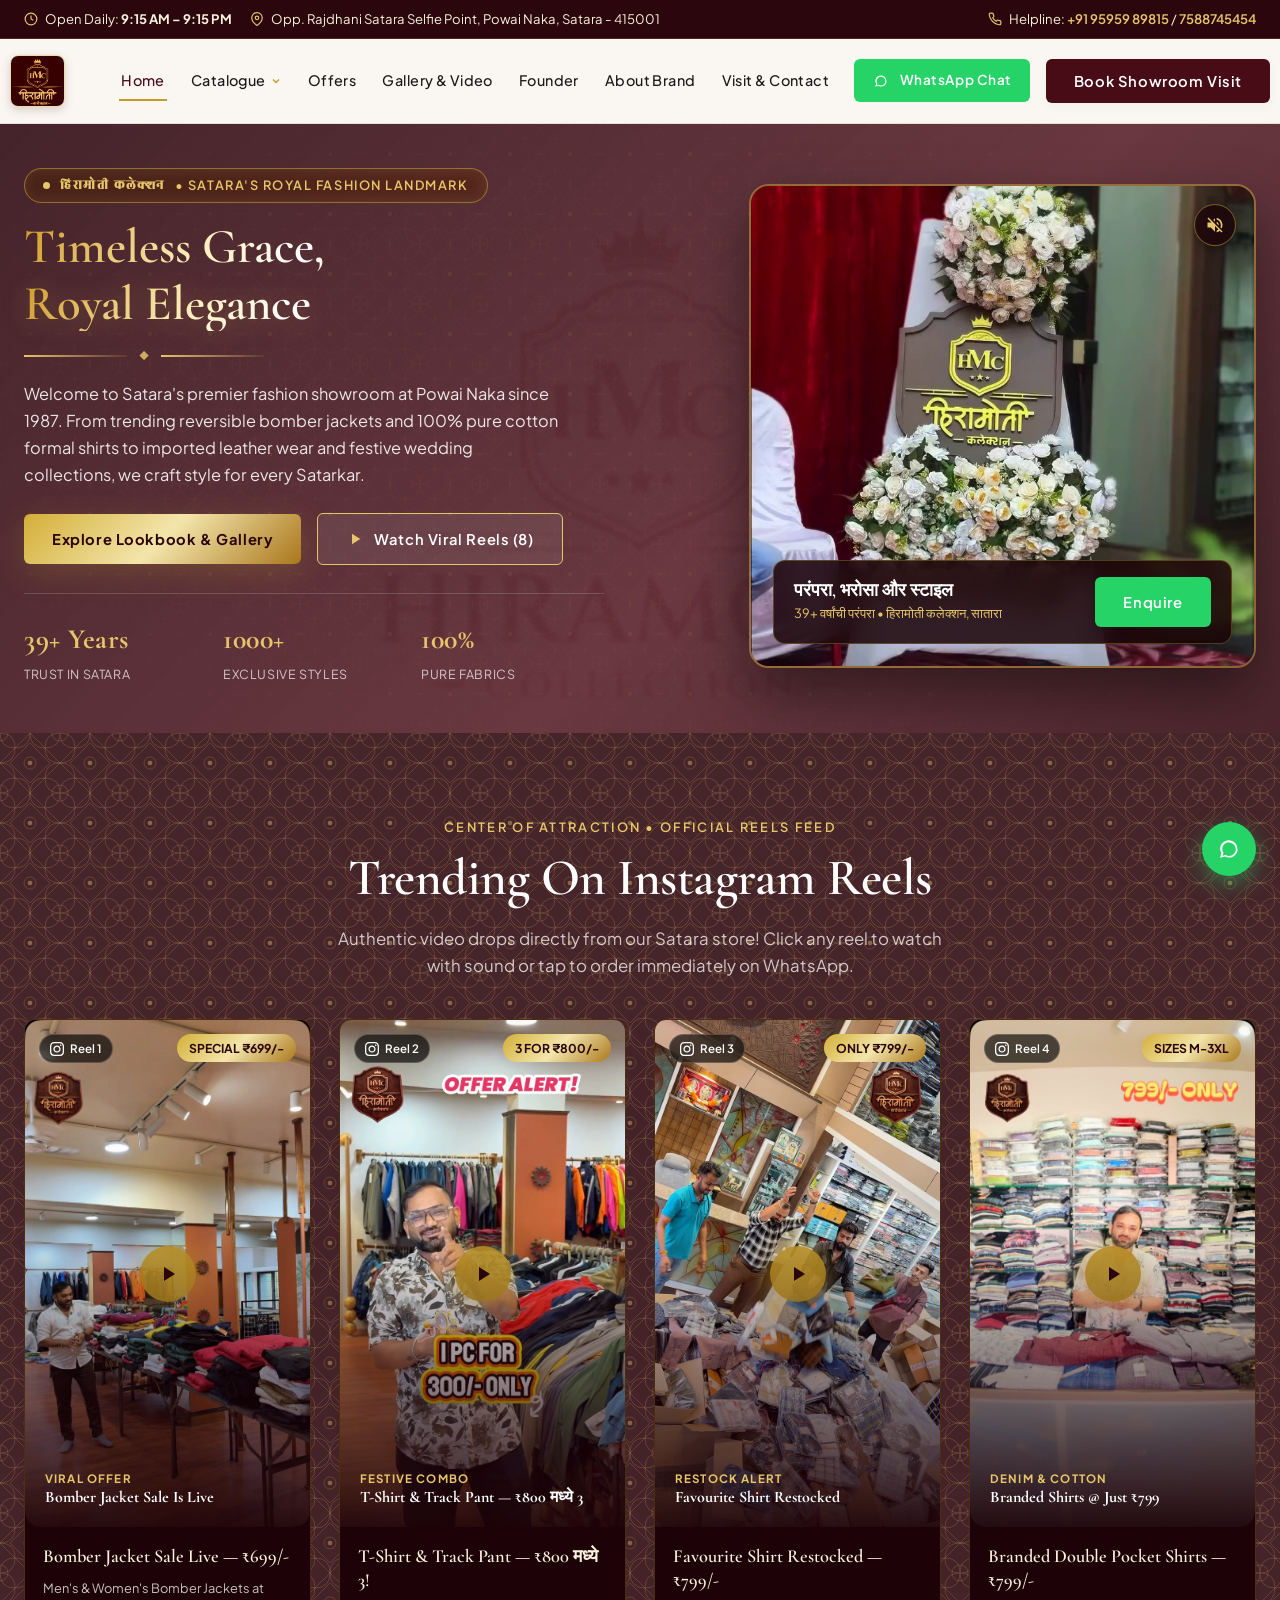
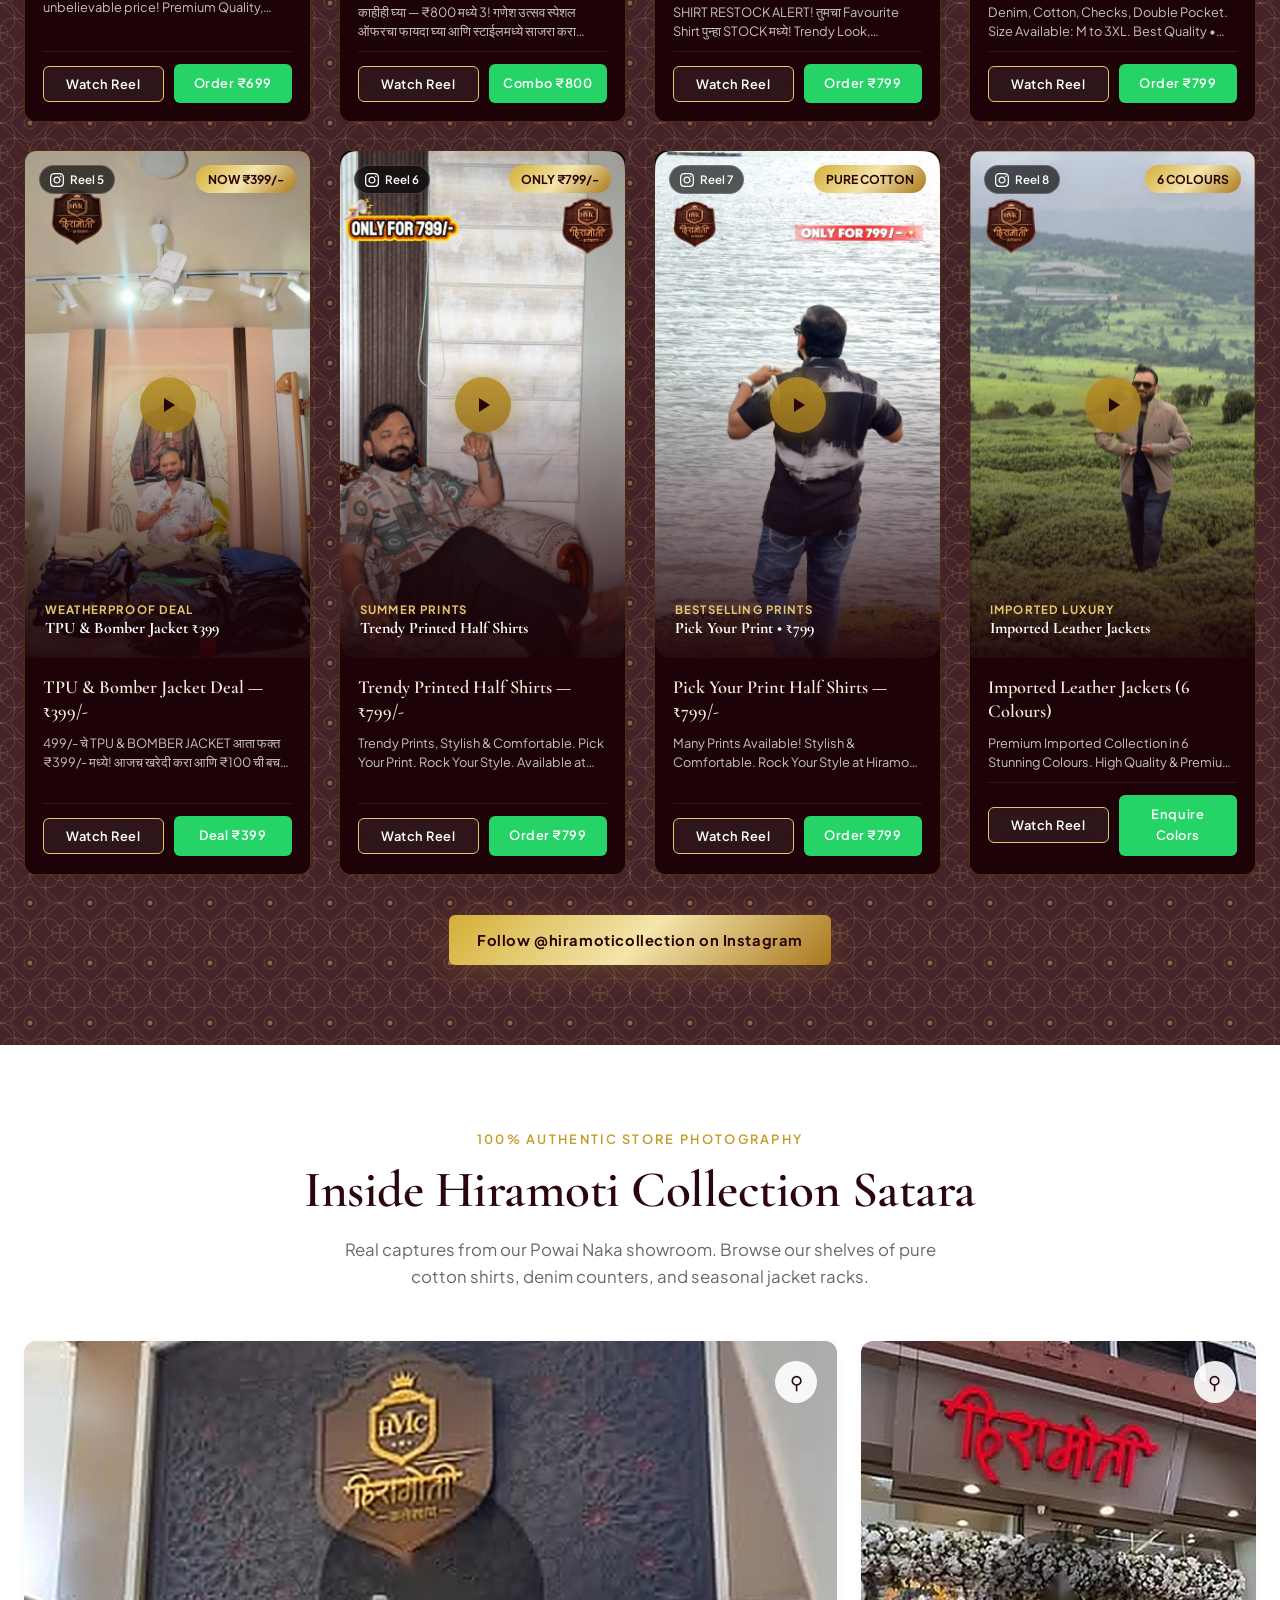
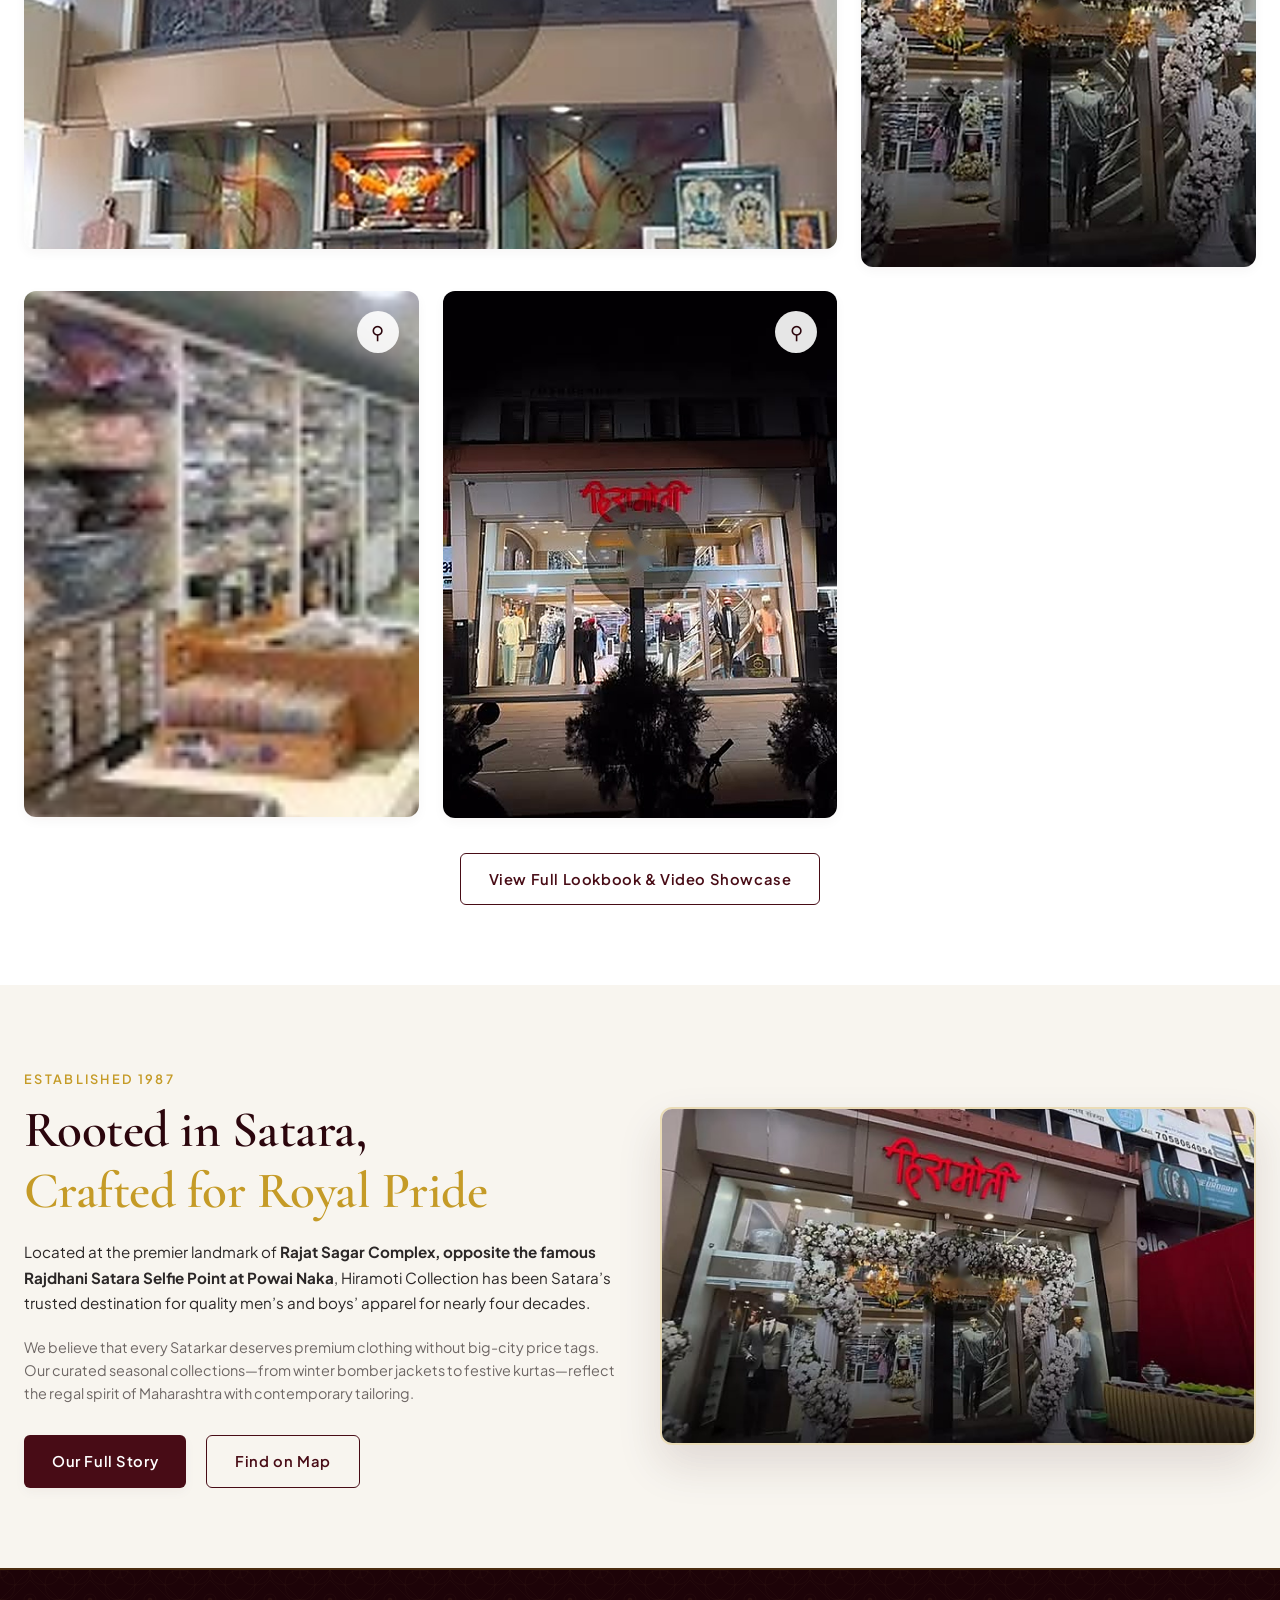
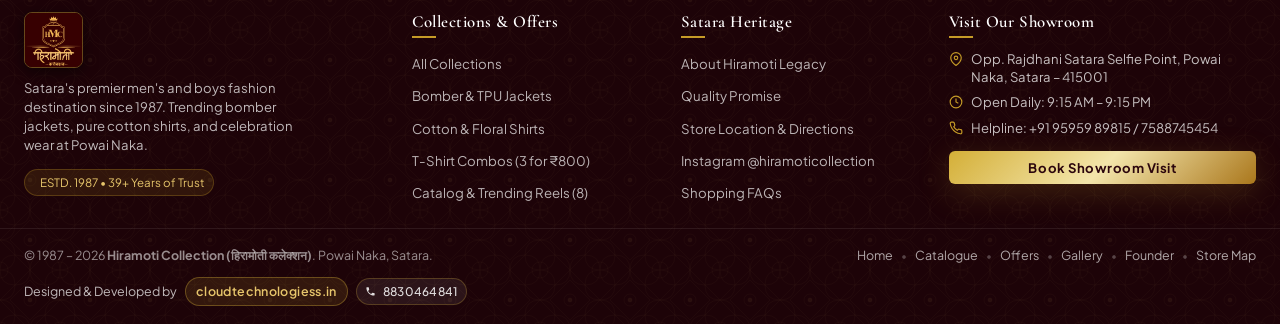
==== index.html @ 2e207181 "second commit" ====
<!DOCTYPE html>
<html lang="en">
<head>
  <meta charset="UTF-8">
  <meta name="viewport" content="width=device-width, initial-scale=1.0">
  <title>HIRAMOTI COLLECTION | Men's & Boys Fashion Showroom Satara Since 1987</title>
  <meta name="description" content="Discover Hiramoti Collection (हिरामोती कलेक्शन) in Powai Naka, Satara. Iconic fashion landmark for bomber jackets, branded cotton shirts, festive ethnic wear, and imported winterwear.">
  <link rel="stylesheet" href="css/style.css">
  <link rel="icon" href="assets/images/favicon.png" type="image/png">
  <link rel="apple-touch-icon" href="assets/images/favicon.png">
</head>
<body>


  <!-- GLOBAL INSTITUTIONAL DOCUMENT WATERMARK (HMC HIRAMOTI EMBLEM) -->
  <div class="global-page-watermark" aria-hidden="true"></div>

  <!-- TOP ANNOUNCEMENT BAR -->
  <div class="announcement-bar">
    <div class="container">
      <div class="announcement-left">
        <div class="announcement-item">
          <svg viewBox="0 0 24 24" fill="none" stroke="currentColor" stroke-width="2"><circle cx="12" cy="12" r="10"/><polyline points="12 6 12 12 16 14"/></svg>
          <span>Open Daily: <strong>9:15 AM – 9:15 PM</strong></span>
        </div>
        <div class="announcement-item">
          <svg viewBox="0 0 24 24" fill="none" stroke="currentColor" stroke-width="2"><path d="M21 10c0 7-9 13-9 13s-9-6-9-13a9 9 0 0 1 18 0z"/><circle cx="12" cy="10" r="3"/></svg>
          <span>Opp. Rajdhani Satara Selfie Point, Powai Naka, Satara - 415001</span>
        </div>
      </div>
      <div class="announcement-right">
        <div class="announcement-item">
          <svg viewBox="0 0 24 24" fill="none" stroke="currentColor" stroke-width="2"><path d="M22 16.92v3a2 2 0 0 1-2.18 2 19.79 19.79 0 0 1-8.63-3.07 19.5 19.5 0 0 1-6-6 19.79 19.79 0 0 1-3.07-8.67A2 2 0 0 1 4.11 2h3a2 2 0 0 1 2 1.72 12.84 12.84 0 0 0 .7 2.81 2 2 0 0 1-.45 2.11L8.09 9.91a16 16 0 0 0 6 6l1.27-1.27a2 2 0 0 1 2.11-.45 12.84 12.84 0 0 0 2.81.7A2 2 0 0 1 22 16.92z"/></svg>
          <span>Helpline: <a href="tel:09595989815" class="announcement-highlight">+91 95959 89815</a> / <a href="tel:07588745454" class="announcement-highlight">7588745454</a></span>
        </div>
      </div>
    </div>
  </div>

  <!-- STICKY SITE HEADER -->
  <header class="site-header">
    <div class="container header-container">
      <a href="index.html" class="brand-logo" aria-label="Hiramoti Collection Satara">
        <img src="assets/images/hiramoti_header_logo.png" alt="Hiramoti Collection Satara" class="brand-logo-img">
      </a>

      <!-- Desktop Navigation -->
      <nav class="nav-menu">
        <a href="index.html" class="nav-link active">Home</a>

        <!-- Collections with Varieties Dropdown -->
        <div class="nav-item">
          <a href="collections.html" class="nav-link has-dropdown ">
            <span>Catalogue</span>
            <svg class="dropdown-chevron" viewBox="0 0 24 24" fill="none" stroke="currentColor" stroke-width="2.5"><polyline points="6 9 12 15 18 9"/></svg>
          </a>
          <div class="nav-dropdown">
            <a href="collections.html?category=all" class="dropdown-link">
              <span>All Collections</span>
              <span class="dropdown-tag">50+ Styles</span>
            </a>
            <a href="collections.html?category=jackets" class="dropdown-link">
              <span>Bomber & TPU Jackets</span>
              <span class="dropdown-tag">From ₹399</span>
            </a>
            <a href="collections.html?category=shirts" class="dropdown-link">
              <span>Cotton & Floral Shirts</span>
              <span class="dropdown-tag">₹799</span>
            </a>
            <a href="collections.html?category=casual" class="dropdown-link">
              <span>T-Shirt & Track Combos</span>
              <span class="dropdown-tag">3 for ₹800</span>
            </a>
            <a href="collections.html?category=denim" class="dropdown-link">
              <span>Branded Denim & Trousers</span>
              <span class="dropdown-tag">M to 3XL</span>
            </a>
            <a href="collections.html?category=ethnic" class="dropdown-link">
              <span>Festive & Ethnic Wear</span>
              <span class="dropdown-tag">Royal</span>
            </a>
          </div>
        </div>

        <!-- Separate Offers & Gallery & Founder & About -->
        <a href="catalog.html" class="nav-link ">Offers</a>
        <a href="gallery.html" class="nav-link ">Gallery & Video</a>
        <a href="founder.html" class="nav-link ">Founder</a>
        <a href="about.html" class="nav-link ">About Brand</a>
        <a href="contact.html" class="nav-link ">Visit & Contact</a>
      </nav>

      <div class="header-actions">
        <a href="https://wa.me/919595989815?text=Hello%20Hiramoti%20Collection%20Satara!%20I%20want%20to%20inquire%20about%20your%20latest%20jackets%20and%20shirts." target="_blank" rel="noopener" class="btn btn-whatsapp" style="padding: 10px 18px; font-size: 0.85rem;">
          <svg width="18" height="18" viewBox="0 0 24 24" fill="currentColor"><path d="M12.031 6.172c-3.181 0-5.767 2.586-5.768 5.766-.001 1.298.38 2.27 1.019 3.287l-.711 2.598 2.664-.699c.971.53 1.83.81 2.802.81 3.181 0 5.767-2.587 5.768-5.766.001-3.182-2.586-5.768-5.774-5.768zm7.391 5.766c-.001 4.075-3.316 7.39-7.391 7.39-1.282 0-2.485-.333-3.535-.916l-4.148 1.088 1.107-4.045c-.682-1.12-1.045-2.417-1.045-3.517 0-4.076 3.315-7.391 7.391-7.391 4.076 0 7.392 3.315 7.392 7.391z"/></svg>
          WhatsApp Chat
        </a>
        <button type="button" class="btn btn-primary header-cta" onclick="openBookVisitModal()">Book Showroom Visit</button>
        <button class="mobile-toggle" aria-label="Open Navigation Menu">
          <svg width="28" height="28" viewBox="0 0 24 24" fill="none" stroke="currentColor" stroke-width="2">
            <line x1="3" y1="12" x2="21" y2="12"/>
            <line x1="3" y1="6" x2="21" y2="6"/>
            <line x1="3" y1="18" x2="21" y2="18"/>
          </svg>
        </button>
      </div>
    </div>
  </header>

  <!-- MOBILE DRAWER -->
  <div class="drawer-overlay"></div>
  <aside class="mobile-drawer">
    <div class="drawer-header">
      <a href="index.html" class="brand-logo drawer-brand" aria-label="Hiramoti Collection Satara">
        <img src="assets/images/hiramoti_header_logo.png" alt="Hiramoti Collection Satara" class="brand-logo-img drawer-logo-img">
      </a>
      <button class="drawer-close" aria-label="Close Navigation">&times;</button>
    </div>
    <nav class="drawer-nav">
      <a href="index.html" class="nav-link active">Home</a>
      
      <div>
        <a href="collections.html" class="nav-link ">Catalogue ▾</a>
        <div class="drawer-sublinks">
          <a href="collections.html?category=all" class="drawer-sublink">• All Collections (50+ Styles)</a>
          <a href="collections.html?category=jackets" class="drawer-sublink">• Bomber & TPU Jackets</a>
          <a href="collections.html?category=shirts" class="drawer-sublink">• Cotton & Floral Shirts</a>
          <a href="collections.html?category=casual" class="drawer-sublink">• T-Shirt Combos (3 for ₹800)</a>
          <a href="collections.html?category=denim" class="drawer-sublink">• Branded Denim & Trousers</a>
          <a href="collections.html?category=ethnic" class="drawer-sublink">• Festive & Ethnic Wear</a>
        </div>
      </div>

      <a href="catalog.html" class="nav-link ">Offers</a>
      <a href="gallery.html" class="nav-link ">Gallery & Video Showcase</a>
      <a href="founder.html" class="nav-link ">Founder & Legacy</a>
      <a href="about.html" class="nav-link ">About Showroom</a>
      <a href="contact.html" class="nav-link ">Store Location & Contact</a>
      
      <button type="button" class="btn btn-primary" style="margin-top: 15px; width: 100%;" onclick="openBookVisitModal()">Book Showroom Visit</button>
    </nav>
    <div class="drawer-footer">
      <p style="font-size: 0.85rem; color: var(--color-muted); margin-bottom: 12px;">Rajat Sagar Complex, Opp. Rajdhani Satara Selfie Point, Powai Naka Satara</p>
      <a href="tel:09595989815" class="btn btn-outline" style="width: 100%; margin-bottom: 10px;">Call Showroom</a>
      <a href="https://wa.me/919595989815" class="btn btn-whatsapp" style="width: 100%;">Chat on WhatsApp</a>
    </div>
  </aside>










  <main>
    <!-- HERO SECTION -->
    <section class="hero-section">
      <div class="hero-pattern"></div>
      <div class="container hero-grid">
        <div class="hero-content">
          <div class="hero-badge">
            <span class="badge-dot"></span>
            <span class="font-marathi">हिरामोती कलेक्शन</span> • Satara's Royal Fashion Landmark
          </div>
          <h1 class="hero-title">
            <span class="hero-title-line line-1">Timeless Grace,</span>
            <span class="hero-title-line line-2"><span class="gold-shimmer-text">Royal Elegance</span></span>
          </h1>
          <div class="hero-flourish">
            <span class="flourish-line"></span>
            <span class="flourish-gem">◆</span>
            <span class="flourish-line"></span>
          </div>
          <p class="hero-description">
            Welcome to Satara's premier fashion showroom at Powai Naka since 1987. From trending reversible bomber jackets and 100% pure cotton formal shirts to imported leather wear and festive wedding collections, we craft style for every Satarkar.
          </p>
          <div class="hero-actions">
            <a href="gallery.html" class="btn btn-gold">Explore Lookbook & Gallery</a>
            <a href="#reels-section" class="btn btn-outline-gold">
              <svg width="18" height="18" viewBox="0 0 24 24" fill="currentColor"><path d="M8 5v14l11-7z"/></svg>
              Watch Viral Reels (8)
            </a>
          </div>
          <div class="hero-features">
            <div class="feature-item">
              <span class="feature-num">39+ Years</span>
              <span class="feature-label">Trust in Satara</span>
            </div>
            <div class="feature-item">
              <span class="feature-num">1000+</span>
              <span class="feature-label">Exclusive Styles</span>
            </div>
            <div class="feature-item">
              <span class="feature-num">100%</span>
              <span class="feature-label">Pure Fabrics</span>
            </div>
          </div>
        </div>

        <div class="hero-visual">
          <div class="visual-frame">
            <video 
              id="hero-video"
              src="assets/videos/Video-14865.mp4" 
              poster="assets/images/hiramoti_hero_video_poster.jpg" 
              autoplay 
              muted 
              loop 
              playsinline 
              preload="metadata"
            ></video>
            <button id="hero-sound-toggle" class="video-sound-toggle" aria-label="Toggle Video Sound" title="Sound On / Off">
              <svg id="hero-sound-muted" viewBox="0 0 24 24" fill="currentColor" width="20" height="20"><path d="M16.5 12c0-1.77-1.02-3.29-2.5-4.03v2.21l2.45 2.45c.03-.2.05-.41.05-.63zm2.5 0c0 .94-.2 1.82-.54 2.64l1.51 1.51C20.63 14.91 21 13.5 21 12c0-4.28-2.99-7.86-7-8.77v2.06c2.89.86 5 3.54 5 6.71zM4.27 3L3 4.27 7.73 9H3v6h4l5 5v-6.73l4.25 4.25c-.67.52-1.42.93-2.25 1.18v2.06c1.38-.31 2.63-.95 3.69-1.81L19.73 21 21 19.73l-9-9L4.27 3zM12 4L9.91 6.09 12 8.18V4z"/></svg>
              <svg id="hero-sound-unmuted" viewBox="0 0 24 24" fill="currentColor" width="20" height="20" style="display: none;"><path d="M3 9v6h4l5 5V4L7 9H3zm13.5 3c0-1.77-1.02-3.29-2.5-4.03v8.05c1.48-.73 2.5-2.25 2.5-4.02zM14 3.23v2.06c2.89.86 5 3.54 5 6.71s-2.11 5.85-5 6.71v2.06c4.01-.91 7-4.49 7-8.77s-2.99-7.86-7-8.77z"/></svg>
            </button>
          </div>
          <div class="visual-badge">
            <div class="visual-badge-text">
              <h4>परंपरा, भरोसा और स्टाइल</h4>
              <p>39+ वर्षांची परंपरा • हिरामोती कलेक्शन, सातारा</p>
            </div>
            <a href="https://wa.me/919595989815?text=Hello%20Hiramoti%20Collection%20Satara!%20I%20saw%20your%20latest%20store%20video%20and%20want%20to%20visit." target="_blank" rel="noopener" class="btn btn-whatsapp btn-sm">
              Enquire
            </a>
          </div>
        </div>
      </div>
    </section>

    <!-- ======================================================== -->
    <!-- INSTAGRAM REELS SHOWCASE: ALL 8 REELS ON HOME PAGE       -->
    <!-- ======================================================== -->
    <section id="reels-section" class="reels-theater-section">
      <div class="container">
        <div class="section-header" style="color: var(--color-white); margin-bottom: 30px;">
          <span class="eyebrow" style="color: var(--color-gold-light);">Center of Attraction • Official Reels Feed</span>
          <h2 class="section-title" style="color: var(--color-white);">Trending On Instagram Reels</h2>
          <p class="section-subtitle" style="color: rgba(255,255,255,0.75);">
            Authentic video drops directly from our Satara store! Click any reel to watch with sound or tap to order immediately on WhatsApp.
          </p>
        </div>

        <!-- 8 Reels Grid -->
        <div class="reels-grid">
          
          <!-- Reel 1: DaiL4H0zCqV -->
          <div class="reel-box">
            <div class="reel-media-wrapper" onclick="openReelEmbed('https://www.instagram.com/reel/DaiL4H0zCqV/embed/')">
              <img src="assets/images/real_reel_DaiL4H0zCqV.jpg" alt="Bomber Jacket Sale Reel">
              <span class="reel-badge-top">
                <svg width="14" height="14" viewBox="0 0 24 24" fill="currentColor"><path d="M12 2.163c3.204 0 3.584.012 4.85.07 3.252.148 4.771 1.691 4.919 4.919.058 1.265.069 1.645.069 4.849 0 3.205-.012 3.584-.069 4.849-.149 3.225-1.664 4.771-4.919 4.919-1.266.058-1.644.07-4.85.07-3.204 0-3.584-.012-4.849-.07-3.26-.149-4.771-1.699-4.919-4.92-.058-1.265-.07-1.644-.07-4.849 0-3.204.013-3.583.07-4.849.149-3.227 1.664-4.771 4.919-4.919 1.266-.057 1.645-.069 4.849-.069zm0-2.163c-3.259 0-3.667.014-4.947.072-4.358.2-6.78 2.618-6.98 6.98-.059 1.281-.073 1.689-.073 4.948 0 3.259.014 3.668.072 4.948.2 4.358 2.618 6.78 6.98 6.98 1.281.058 1.689.072 4.948.072 3.259 0 3.668-.014 4.948-.072 4.354-.2 6.782-2.618 6.979-6.98.059-1.28.073-1.689.073-4.948 0-3.259-.014-3.667-.072-4.947-.196-4.354-2.617-6.78-6.979-6.98-1.281-.059-1.69-.073-4.949-.073zm0 5.838c-3.403 0-6.162 2.759-6.162 6.162s2.759 6.163 6.162 6.163 6.162-2.759 6.162-6.163c0-3.403-2.759-6.162-6.162-6.162zm0 10.162c-2.209 0-4-1.79-4-4 0-2.209 1.791-4 4-4s4 1.791 4 4c0 2.21-1.791 4-4 4zm6.406-11.845c-.796 0-1.441.645-1.441 1.44s.645 1.44 1.441 1.44c.795 0 1.439-.645 1.439-1.44s-.644-1.44-1.439-1.44z"/></svg>
                Reel 1
              </span>
              <span class="reel-price-badge">SPECIAL ₹699/-</span>
              <div class="reel-play-btn-center">
                <svg width="24" height="24" viewBox="0 0 24 24" fill="currentColor"><path d="M8 5v14l11-7z"/></svg>
              </div>
              <div class="reel-play-overlay">
                <span style="font-size: 0.72rem; color: var(--color-gold-light); text-transform: uppercase; letter-spacing: 0.1em; font-weight: 700;">Viral Offer</span>
                <h4 style="font-size: 1rem; font-weight: 700; color: #fff;">Bomber Jacket Sale Is Live</h4>
              </div>
            </div>
            <div class="reel-info">
              <h4 class="reel-title">Bomber Jacket Sale Live — ₹699/-</h4>
              <p class="reel-caption">Men's & Women's Bomber Jackets at unbelievable price! Premium Quality, Trendy & Stylish Designs. Rajatsagar Complex, Powai Naka Satara.</p>
              <div class="reel-actions">
                <button onclick="openReelEmbed('https://www.instagram.com/reel/DaiL4H0zCqV/embed/')" class="btn btn-outline-gold">
                  Watch Reel
                </button>
                <a href="https://wa.me/919595989815?text=Hello%20Hiramoti%20Collection%20Satara!%20I%20saw%20your%20Bomber%20Jacket%20Sale%20Reel%20(DaiL4H0zCqV)%20for%20Rs.699.%20Please%20share%20available%20sizes%20and%20colors." target="_blank" rel="noopener" class="btn btn-whatsapp">
                  Order ₹699
                </a>
              </div>
            </div>
          </div>

          <!-- Reel 2: DdQyFX4Tv4t -->
          <div class="reel-box">
            <div class="reel-media-wrapper" onclick="openReelEmbed('https://www.instagram.com/reel/DdQyFX4Tv4t/embed/')">
              <img src="assets/images/real_reel_DdQyFX4Tv4t.jpg" alt="T-Shirt Track Pant Combo Reel">
              <span class="reel-badge-top">
                <svg width="14" height="14" viewBox="0 0 24 24" fill="currentColor"><path d="M12 2.163c3.204 0 3.584.012 4.85.07 3.252.148 4.771 1.691 4.919 4.919.058 1.265.069 1.645.069 4.849 0 3.205-.012 3.584-.069 4.849-.149 3.225-1.664 4.771-4.919 4.919-1.266.058-1.644.07-4.85.07-3.204 0-3.584-.012-4.849-.07-3.26-.149-4.771-1.699-4.919-4.92-.058-1.265-.07-1.644-.07-4.849 0-3.204.013-3.583.07-4.849.149-3.227 1.664-4.771 4.919-4.919 1.266-.057 1.645-.069 4.849-.069zm0-2.163c-3.259 0-3.667.014-4.947.072-4.358.2-6.78 2.618-6.98 6.98-.059 1.281-.073 1.689-.073 4.948 0 3.259.014 3.668.072 4.948.2 4.358 2.618 6.78 6.98 6.98 1.281.058 1.689.072 4.948.072 3.259 0 3.668-.014 4.948-.072 4.354-.2 6.782-2.618 6.979-6.98.059-1.28.073-1.689.073-4.948 0-3.259-.014-3.667-.072-4.947-.196-4.354-2.617-6.78-6.979-6.98-1.281-.059-1.69-.073-4.949-.073zm0 5.838c-3.403 0-6.162 2.759-6.162 6.162s2.759 6.163 6.162 6.163 6.162-2.759 6.162-6.163c0-3.403-2.759-6.162-6.162-6.162zm0 10.162c-2.209 0-4-1.79-4-4 0-2.209 1.791-4 4-4s4 1.791 4 4c0 2.21-1.791 4-4 4zm6.406-11.845c-.796 0-1.441.645-1.441 1.44s.645 1.44 1.441 1.44c.795 0 1.439-.645 1.439-1.44s-.644-1.44-1.439-1.44z"/></svg>
                Reel 2
              </span>
              <span class="reel-price-badge">3 FOR ₹800/-</span>
              <div class="reel-play-btn-center">
                <svg width="24" height="24" viewBox="0 0 24 24" fill="currentColor"><path d="M8 5v14l11-7z"/></svg>
              </div>
              <div class="reel-play-overlay">
                <span style="font-size: 0.72rem; color: var(--color-gold-light); text-transform: uppercase; letter-spacing: 0.1em; font-weight: 700;">Festive Combo</span>
                <h4 style="font-size: 1rem; font-weight: 700; color: #fff;">T-Shirt & Track Pant — ₹800 मध्ये 3</h4>
              </div>
            </div>
            <div class="reel-info">
              <h4 class="reel-title">T-Shirt & Track Pant — ₹800 मध्ये 3!</h4>
              <p class="reel-caption">काहीही घ्या — ₹800 मध्ये 3! गणेश उत्सव स्पेशल ऑफरचा फायदा घ्या आणि स्टाईलमध्ये साजरा करा बाप्पाचा उत्सव!</p>
              <div class="reel-actions">
                <button onclick="openReelEmbed('https://www.instagram.com/reel/DdQyFX4Tv4t/embed/')" class="btn btn-outline-gold">
                  Watch Reel
                </button>
                <a href="https://wa.me/919595989815?text=Hello%20Hiramoti%20Collection%20Satara!%20I%20saw%20your%20T-Shirt%20Track%20Pant%20Reel%20(DdQyFX4Tv4t)%20for%20Rs.800%20me%203.%20Please%20share%20combos." target="_blank" rel="noopener" class="btn btn-whatsapp">
                  Combo ₹800
                </a>
              </div>
            </div>
          </div>

          <!-- Reel 3: DdL4HYAzqZK -->
          <div class="reel-box">
            <div class="reel-media-wrapper" onclick="openReelEmbed('https://www.instagram.com/reel/DdL4HYAzqZK/embed/')">
              <img src="assets/images/real_reel_DdL4HYAzqZK.jpg" alt="Favourite Shirt Restock Reel">
              <span class="reel-badge-top">
                <svg width="14" height="14" viewBox="0 0 24 24" fill="currentColor"><path d="M12 2.163c3.204 0 3.584.012 4.85.07 3.252.148 4.771 1.691 4.919 4.919.058 1.265.069 1.645.069 4.849 0 3.205-.012 3.584-.069 4.849-.149 3.225-1.664 4.771-4.919 4.919-1.266.058-1.644.07-4.85.07-3.204 0-3.584-.012-4.849-.07-3.26-.149-4.771-1.699-4.919-4.92-.058-1.265-.07-1.644-.07-4.849 0-3.204.013-3.583.07-4.849.149-3.227 1.664-4.771 4.919-4.919 1.266-.057 1.645-.069 4.849-.069zm0-2.163c-3.259 0-3.667.014-4.947.072-4.358.2-6.78 2.618-6.98 6.98-.059 1.281-.073 1.689-.073 4.948 0 3.259.014 3.668.072 4.948.2 4.358 2.618 6.78 6.98 6.98 1.281.058 1.689.072 4.948.072 3.259 0 3.668-.014 4.948-.072 4.354-.2 6.782-2.618 6.979-6.98.059-1.28.073-1.689.073-4.948 0-3.259-.014-3.667-.072-4.947-.196-4.354-2.617-6.78-6.979-6.98-1.281-.059-1.69-.073-4.949-.073zm0 5.838c-3.403 0-6.162 2.759-6.162 6.162s2.759 6.163 6.162 6.163 6.162-2.759 6.162-6.163c0-3.403-2.759-6.162-6.162-6.162zm0 10.162c-2.209 0-4-1.79-4-4 0-2.209 1.791-4 4-4s4 1.791 4 4c0 2.21-1.791 4-4 4zm6.406-11.845c-.796 0-1.441.645-1.441 1.44s.645 1.44 1.441 1.44c.795 0 1.439-.645 1.439-1.44s-.644-1.44-1.439-1.44z"/></svg>
                Reel 3
              </span>
              <span class="reel-price-badge">ONLY ₹799/-</span>
              <div class="reel-play-btn-center">
                <svg width="24" height="24" viewBox="0 0 24 24" fill="currentColor"><path d="M8 5v14l11-7z"/></svg>
              </div>
              <div class="reel-play-overlay">
                <span style="font-size: 0.72rem; color: var(--color-gold-light); text-transform: uppercase; letter-spacing: 0.1em; font-weight: 700;">Restock Alert</span>
                <h4 style="font-size: 1rem; font-weight: 700; color: #fff;">Favourite Shirt Restocked</h4>
              </div>
            </div>
            <div class="reel-info">
              <h4 class="reel-title">Favourite Shirt Restocked — ₹799/-</h4>
              <p class="reel-caption">SHIRT RESTOCK ALERT! तुमचा Favourite Shirt पुन्हा STOCK मध्ये! Trendy Look, Premium Feel, Limited Stock. Powai Naka Satara.</p>
              <div class="reel-actions">
                <button onclick="openReelEmbed('https://www.instagram.com/reel/DdL4HYAzqZK/embed/')" class="btn btn-outline-gold">
                  Watch Reel
                </button>
                <a href="https://wa.me/919595989815?text=Hello%20Hiramoti%20Collection%20Satara!%20I%20saw%20your%20Shirt%20Restock%20Reel%20(DdL4HYAzqZK)%20for%20Rs.799.%20Please%20share%20designs." target="_blank" rel="noopener" class="btn btn-whatsapp">
                  Order ₹799
                </a>
              </div>
            </div>
          </div>

          <!-- Reel 4: DcqiOSIzvCQ -->
          <div class="reel-box">
            <div class="reel-media-wrapper" onclick="openReelEmbed('https://www.instagram.com/reel/DcqiOSIzvCQ/embed/')">
              <img src="assets/images/real_reel_DcqiOSIzvCQ.jpg" alt="Branded Double Pocket Shirt Reel">
              <span class="reel-badge-top">
                <svg width="14" height="14" viewBox="0 0 24 24" fill="currentColor"><path d="M12 2.163c3.204 0 3.584.012 4.85.07 3.252.148 4.771 1.691 4.919 4.919.058 1.265.069 1.645.069 4.849 0 3.205-.012 3.584-.069 4.849-.149 3.225-1.664 4.771-4.919 4.919-1.266.058-1.644.07-4.85.07-3.204 0-3.584-.012-4.849-.07-3.26-.149-4.771-1.699-4.919-4.92-.058-1.265-.07-1.644-.07-4.849 0-3.204.013-3.583.07-4.849.149-3.227 1.664-4.771 4.919-4.919 1.266-.057 1.645-.069 4.849-.069zm0-2.163c-3.259 0-3.667.014-4.947.072-4.358.2-6.78 2.618-6.98 6.98-.059 1.281-.073 1.689-.073 4.948 0 3.259.014 3.668.072 4.948.2 4.358 2.618 6.78 6.98 6.98 1.281.058 1.689.072 4.948.072 3.259 0 3.668-.014 4.948-.072 4.354-.2 6.782-2.618 6.979-6.98.059-1.28.073-1.689.073-4.948 0-3.259-.014-3.667-.072-4.947-.196-4.354-2.617-6.78-6.979-6.98-1.281-.059-1.69-.073-4.949-.073zm0 5.838c-3.403 0-6.162 2.759-6.162 6.162s2.759 6.163 6.162 6.163 6.162-2.759 6.162-6.163c0-3.403-2.759-6.162-6.162-6.162zm0 10.162c-2.209 0-4-1.79-4-4 0-2.209 1.791-4 4-4s4 1.791 4 4c0 2.21-1.791 4-4 4zm6.406-11.845c-.796 0-1.441.645-1.441 1.44s.645 1.44 1.441 1.44c.795 0 1.439-.645 1.439-1.44s-.644-1.44-1.439-1.44z"/></svg>
                Reel 4
              </span>
              <span class="reel-price-badge">SIZES M-3XL</span>
              <div class="reel-play-btn-center">
                <svg width="24" height="24" viewBox="0 0 24 24" fill="currentColor"><path d="M8 5v14l11-7z"/></svg>
              </div>
              <div class="reel-play-overlay">
                <span style="font-size: 0.72rem; color: var(--color-gold-light); text-transform: uppercase; letter-spacing: 0.1em; font-weight: 700;">Denim & Cotton</span>
                <h4 style="font-size: 1rem; font-weight: 700; color: #fff;">Branded Shirts @ Just ₹799</h4>
              </div>
            </div>
            <div class="reel-info">
              <h4 class="reel-title">Branded Double Pocket Shirts — ₹799/-</h4>
              <p class="reel-caption">Denim, Cotton, Checks, Double Pocket. Size Available: M to 3XL. Best Quality • Premium Collection • Perfect Fit. Powai Naka Satara.</p>
              <div class="reel-actions">
                <button onclick="openReelEmbed('https://www.instagram.com/reel/DcqiOSIzvCQ/embed/')" class="btn btn-outline-gold">
                  Watch Reel
                </button>
                <a href="https://wa.me/919595989815?text=Hello%20Hiramoti%20Collection%20Satara!%20I%20saw%20your%20Branded%20Shirts%20Reel%20(DcqiOSIzvCQ)%20for%20Rs.799.%20Please%20share%20sizes." target="_blank" rel="noopener" class="btn btn-whatsapp">
                  Order ₹799
                </a>
              </div>
            </div>
          </div>

          <!-- Reel 5: Dcp2loUTRWp -->
          <div class="reel-box">
            <div class="reel-media-wrapper" onclick="openReelEmbed('https://www.instagram.com/reel/Dcp2loUTRWp/embed/')">
              <img src="assets/images/real_reel_Dcp2loUTRWp.jpg" alt="TPU Bomber Jacket Offer Reel">
              <span class="reel-badge-top">
                <svg width="14" height="14" viewBox="0 0 24 24" fill="currentColor"><path d="M12 2.163c3.204 0 3.584.012 4.85.07 3.252.148 4.771 1.691 4.919 4.919.058 1.265.069 1.645.069 4.849 0 3.205-.012 3.584-.069 4.849-.149 3.225-1.664 4.771-4.919 4.919-1.266.058-1.644.07-4.85.07-3.204 0-3.584-.012-4.849-.07-3.26-.149-4.771-1.699-4.919-4.92-.058-1.265-.07-1.644-.07-4.849 0-3.204.013-3.583.07-4.849.149-3.227 1.664-4.771 4.919-4.919 1.266-.057 1.645-.069 4.849-.069zm0-2.163c-3.259 0-3.667.014-4.947.072-4.358.2-6.78 2.618-6.98 6.98-.059 1.281-.073 1.689-.073 4.948 0 3.259.014 3.668.072 4.948.2 4.358 2.618 6.78 6.98 6.98 1.281.058 1.689.072 4.948.072 3.259 0 3.668-.014 4.948-.072 4.354-.2 6.782-2.618 6.979-6.98.059-1.28.073-1.689.073-4.948 0-3.259-.014-3.667-.072-4.947-.196-4.354-2.617-6.78-6.979-6.98-1.281-.059-1.69-.073-4.949-.073zm0 5.838c-3.403 0-6.162 2.759-6.162 6.162s2.759 6.163 6.162 6.163 6.162-2.759 6.162-6.163c0-3.403-2.759-6.162-6.162-6.162zm0 10.162c-2.209 0-4-1.79-4-4 0-2.209 1.791-4 4-4s4 1.791 4 4c0 2.21-1.791 4-4 4zm6.406-11.845c-.796 0-1.441.645-1.441 1.44s.645 1.44 1.441 1.44c.795 0 1.439-.645 1.439-1.44s-.644-1.44-1.439-1.44z"/></svg>
                Reel 5
              </span>
              <span class="reel-price-badge">NOW ₹399/-</span>
              <div class="reel-play-btn-center">
                <svg width="24" height="24" viewBox="0 0 24 24" fill="currentColor"><path d="M8 5v14l11-7z"/></svg>
              </div>
              <div class="reel-play-overlay">
                <span style="font-size: 0.72rem; color: var(--color-gold-light); text-transform: uppercase; letter-spacing: 0.1em; font-weight: 700;">Weatherproof Deal</span>
                <h4 style="font-size: 1rem; font-weight: 700; color: #fff;">TPU & Bomber Jacket ₹399</h4>
              </div>
            </div>
            <div class="reel-info">
              <h4 class="reel-title">TPU & Bomber Jacket Deal — ₹399/-</h4>
              <p class="reel-caption">499/- चे TPU & BOMBER JACKET आता फक्त ₹399/- मध्ये! आजच खरेदी करा आणि ₹100 ची बचत करा. Hiramoti Collection Powai Naka.</p>
              <div class="reel-actions">
                <button onclick="openReelEmbed('https://www.instagram.com/reel/Dcp2loUTRWp/embed/')" class="btn btn-outline-gold">
                  Watch Reel
                </button>
                <a href="https://wa.me/919595989815?text=Hello%20Hiramoti%20Collection%20Satara!%20I%20saw%20your%20TPU%20Jacket%20Offer%20Reel%20(Dcp2loUTRWp)%20for%20Rs.399.%20Please%20confirm%20stock." target="_blank" rel="noopener" class="btn btn-whatsapp">
                  Deal ₹399
                </a>
              </div>
            </div>
          </div>

          <!-- Reel 6: Dcd2dn2NKZ9 -->
          <div class="reel-box">
            <div class="reel-media-wrapper" onclick="openReelEmbed('https://www.instagram.com/reel/Dcd2dn2NKZ9/embed/')">
              <img src="assets/images/real_reel_Dcd2dn2NKZ9.jpg" alt="Trendy Printed Half Shirt Reel">
              <span class="reel-badge-top">
                <svg width="14" height="14" viewBox="0 0 24 24" fill="currentColor"><path d="M12 2.163c3.204 0 3.584.012 4.85.07 3.252.148 4.771 1.691 4.919 4.919.058 1.265.069 1.645.069 4.849 0 3.205-.012 3.584-.069 4.849-.149 3.225-1.664 4.771-4.919 4.919-1.266.058-1.644.07-4.85.07-3.204 0-3.584-.012-4.849-.07-3.26-.149-4.771-1.699-4.919-4.92-.058-1.265-.07-1.644-.07-4.849 0-3.204.013-3.583.07-4.849.149-3.227 1.664-4.771 4.919-4.919 1.266-.057 1.645-.069 4.849-.069zm0-2.163c-3.259 0-3.667.014-4.947.072-4.358.2-6.78 2.618-6.98 6.98-.059 1.281-.073 1.689-.073 4.948 0 3.259.014 3.668.072 4.948.2 4.358 2.618 6.78 6.98 6.98 1.281.058 1.689.072 4.948.072 3.259 0 3.668-.014 4.948-.072 4.354-.2 6.782-2.618 6.979-6.98.059-1.28.073-1.689.073-4.948 0-3.259-.014-3.667-.072-4.947-.196-4.354-2.617-6.78-6.979-6.98-1.281-.059-1.69-.073-4.949-.073zm0 5.838c-3.403 0-6.162 2.759-6.162 6.162s2.759 6.163 6.162 6.163 6.162-2.759 6.162-6.163c0-3.403-2.759-6.162-6.162-6.162zm0 10.162c-2.209 0-4-1.79-4-4 0-2.209 1.791-4 4-4s4 1.791 4 4c0 2.21-1.791 4-4 4zm6.406-11.845c-.796 0-1.441.645-1.441 1.44s.645 1.44 1.441 1.44c.795 0 1.439-.645 1.439-1.44s-.644-1.44-1.439-1.44z"/></svg>
                Reel 6
              </span>
              <span class="reel-price-badge">ONLY ₹799/-</span>
              <div class="reel-play-btn-center">
                <svg width="24" height="24" viewBox="0 0 24 24" fill="currentColor"><path d="M8 5v14l11-7z"/></svg>
              </div>
              <div class="reel-play-overlay">
                <span style="font-size: 0.72rem; color: var(--color-gold-light); text-transform: uppercase; letter-spacing: 0.1em; font-weight: 700;">Summer Prints</span>
                <h4 style="font-size: 1rem; font-weight: 700; color: #fff;">Trendy Printed Half Shirts</h4>
              </div>
            </div>
            <div class="reel-info">
              <h4 class="reel-title">Trendy Printed Half Shirts — ₹799/-</h4>
              <p class="reel-caption">Trendy Prints, Stylish & Comfortable. Pick Your Print. Rock Your Style. Available at Hiramoti Collection Powainaka, Satara.</p>
              <div class="reel-actions">
                <button onclick="openReelEmbed('https://www.instagram.com/reel/Dcd2dn2NKZ9/embed/')" class="btn btn-outline-gold">
                  Watch Reel
                </button>
                <a href="https://wa.me/919595989815?text=Hello%20Hiramoti%20Collection%20Satara!%20I%20saw%20your%20Printed%20Half%20Shirts%20Reel%20(Dcd2dn2NKZ9)%20for%20Rs.799.%20Please%20share%20prints." target="_blank" rel="noopener" class="btn btn-whatsapp">
                  Order ₹799
                </a>
              </div>
            </div>
          </div>

          <!-- Reel 7: DcdL5uwTPTs -->
          <div class="reel-box">
            <div class="reel-media-wrapper" onclick="openReelEmbed('https://www.instagram.com/reel/DcdL5uwTPTs/embed/')">
              <img src="assets/images/real_reel_DcdL5uwTPTs.jpg" alt="Rock Your Style Printed Shirts Reel">
              <span class="reel-badge-top">
                <svg width="14" height="14" viewBox="0 0 24 24" fill="currentColor"><path d="M12 2.163c3.204 0 3.584.012 4.85.07 3.252.148 4.771 1.691 4.919 4.919.058 1.265.069 1.645.069 4.849 0 3.205-.012 3.584-.069 4.849-.149 3.225-1.664 4.771-4.919 4.919-1.266.058-1.644.07-4.85.07-3.204 0-3.584-.012-4.849-.07-3.26-.149-4.771-1.699-4.919-4.92-.058-1.265-.07-1.644-.07-4.849 0-3.204.013-3.583.07-4.849.149-3.227 1.664-4.771 4.919-4.919 1.266-.057 1.645-.069 4.849-.069zm0-2.163c-3.259 0-3.667.014-4.947.072-4.358.2-6.78 2.618-6.98 6.98-.059 1.281-.073 1.689-.073 4.948 0 3.259.014 3.668.072 4.948.2 4.358 2.618 6.78 6.98 6.98 1.281.058 1.689.072 4.948.072 3.259 0 3.668-.014 4.948-.072 4.354-.2 6.782-2.618 6.979-6.98.059-1.28.073-1.689.073-4.948 0-3.259-.014-3.667-.072-4.947-.196-4.354-2.617-6.78-6.979-6.98-1.281-.059-1.69-.073-4.949-.073zm0 5.838c-3.403 0-6.162 2.759-6.162 6.162s2.759 6.163 6.162 6.163 6.162-2.759 6.162-6.163c0-3.403-2.759-6.162-6.162-6.162zm0 10.162c-2.209 0-4-1.79-4-4 0-2.209 1.791-4 4-4s4 1.791 4 4c0 2.21-1.791 4-4 4zm6.406-11.845c-.796 0-1.441.645-1.441 1.44s.645 1.44 1.441 1.44c.795 0 1.439-.645 1.439-1.44s-.644-1.44-1.439-1.44z"/></svg>
                Reel 7
              </span>
              <span class="reel-price-badge">PURE COTTON</span>
              <div class="reel-play-btn-center">
                <svg width="24" height="24" viewBox="0 0 24 24" fill="currentColor"><path d="M8 5v14l11-7z"/></svg>
              </div>
              <div class="reel-play-overlay">
                <span style="font-size: 0.72rem; color: var(--color-gold-light); text-transform: uppercase; letter-spacing: 0.1em; font-weight: 700;">Bestselling Prints</span>
                <h4 style="font-size: 1rem; font-weight: 700; color: #fff;">Pick Your Print • ₹799</h4>
              </div>
            </div>
            <div class="reel-info">
              <h4 class="reel-title">Pick Your Print Half Shirts — ₹799/-</h4>
              <p class="reel-caption">Many Prints Available! Stylish & Comfortable. Rock Your Style at Hiramoti Collection Satara.</p>
              <div class="reel-actions">
                <button onclick="openReelEmbed('https://www.instagram.com/reel/DcdL5uwTPTs/embed/')" class="btn btn-outline-gold">
                  Watch Reel
                </button>
                <a href="https://wa.me/919595989815?text=Hello%20Hiramoti%20Collection%20Satara!%20I%20saw%20your%20Print%20Shirt%20Reel%20(DcdL5uwTPTs)%20for%20Rs.799.%20Please%20share%20catalog." target="_blank" rel="noopener" class="btn btn-whatsapp">
                  Order ₹799
                </a>
              </div>
            </div>
          </div>

          <!-- Reel 8: DcX8iP-zOb_ -->
          <div class="reel-box">
            <div class="reel-media-wrapper" onclick="openReelEmbed('https://www.instagram.com/reel/DcX8iP-zOb_/embed/')">
              <img src="assets/images/real_reel_DcX8iP-zOb_.jpg" alt="Imported Leather Jacket 6 Colours Reel">
              <span class="reel-badge-top">
                <svg width="14" height="14" viewBox="0 0 24 24" fill="currentColor"><path d="M12 2.163c3.204 0 3.584.012 4.85.07 3.252.148 4.771 1.691 4.919 4.919.058 1.265.069 1.645.069 4.849 0 3.205-.012 3.584-.069 4.849-.149 3.225-1.664 4.771-4.919 4.919-1.266.058-1.644.07-4.85.07-3.204 0-3.584-.012-4.849-.07-3.26-.149-4.771-1.699-4.919-4.92-.058-1.265-.07-1.644-.07-4.849 0-3.204.013-3.583.07-4.849.149-3.227 1.664-4.771 4.919-4.919 1.266-.057 1.645-.069 4.849-.069zm0-2.163c-3.259 0-3.667.014-4.947.072-4.358.2-6.78 2.618-6.98 6.98-.059 1.281-.073 1.689-.073 4.948 0 3.259.014 3.668.072 4.948.2 4.358 2.618 6.78 6.98 6.98 1.281.058 1.689.072 4.948.072 3.259 0 3.668-.014 4.948-.072 4.354-.2 6.782-2.618 6.979-6.98.059-1.28.073-1.689.073-4.948 0-3.259-.014-3.667-.072-4.947-.196-4.354-2.617-6.78-6.979-6.98-1.281-.059-1.69-.073-4.949-.073zm0 5.838c-3.403 0-6.162 2.759-6.162 6.162s2.759 6.163 6.162 6.163 6.162-2.759 6.162-6.163c0-3.403-2.759-6.162-6.162-6.162zm0 10.162c-2.209 0-4-1.79-4-4 0-2.209 1.791-4 4-4s4 1.791 4 4c0 2.21-1.791 4-4 4zm6.406-11.845c-.796 0-1.441.645-1.441 1.44s.645 1.44 1.441 1.44c.795 0 1.439-.645 1.439-1.44s-.644-1.44-1.439-1.44z"/></svg>
                Reel 8
              </span>
              <span class="reel-price-badge">6 COLOURS</span>
              <div class="reel-play-btn-center">
                <svg width="24" height="24" viewBox="0 0 24 24" fill="currentColor"><path d="M8 5v14l11-7z"/></svg>
              </div>
              <div class="reel-play-overlay">
                <span style="font-size: 0.72rem; color: var(--color-gold-light); text-transform: uppercase; letter-spacing: 0.1em; font-weight: 700;">Imported Luxury</span>
                <h4 style="font-size: 1rem; font-weight: 700; color: #fff;">Imported Leather Jackets</h4>
              </div>
            </div>
            <div class="reel-info">
              <h4 class="reel-title">Imported Leather Jackets (6 Colours)</h4>
              <p class="reel-caption">Premium Imported Collection in 6 Stunning Colours. High Quality & Premium Finish. Choose Your Colour, Own Your Style!</p>
              <div class="reel-actions">
                <button onclick="openReelEmbed('https://www.instagram.com/reel/DcX8iP-zOb_/embed/')" class="btn btn-outline-gold">
                  Watch Reel
                </button>
                <a href="https://wa.me/919595989815?text=Hello%20Hiramoti%20Collection%20Satara!%20I%20saw%20your%20Leather%20Jacket%20Reel%20(DcX8iP-zOb_).%20Please%20share%20the%206%20colors%20and%20price." target="_blank" rel="noopener" class="btn btn-whatsapp">
                  Enquire Colors
                </a>
              </div>
            </div>
          </div>

        </div>

        <div style="text-align: center; margin-top: 40px;">
          <a href="https://www.instagram.com/hiramoticollection/" target="_blank" rel="noopener" class="btn btn-gold">
            Follow @hiramoticollection on Instagram
          </a>
        </div>
      </div>
    </section>

    <!-- ======================================================== -->
    <!-- REAL STORE PHOTOGRAPHY GALLERY SNAPSHOT                  -->
    <!-- ======================================================== -->
    <section class="gallery-section" style="padding: 80px 0;">
      <div class="container">
        <div class="section-header">
          <span class="eyebrow">100% Authentic Store Photography</span>
          <h2 class="section-title">Inside Hiramoti Collection Satara</h2>
          <p class="section-subtitle">Real captures from our Powai Naka showroom. Browse our shelves of pure cotton shirts, denim counters, and seasonal jacket racks.</p>
        </div>

        <div class="gallery-grid">
          <!-- Real Store Interior Reception -->
          <div class="gallery-item wide" onclick="openLightbox('assets/images/hiramoti_interior_reception.jpg', 'Grand Showroom Reception & Royal HMC Plaque', 'Opp. Rajdhani Satara Selfie Point, Powai Naka Satara')">
            <img src="assets/images/hiramoti_interior_reception.jpg" alt="Hiramoti Collection Grand Reception">
            <span class="gallery-zoom-icon">&#9906;</span>
            <div class="gallery-hover-info">
              <h4>Grand Reception & Royal HMC Plaque</h4>
              <p>Opp. Rajdhani Satara Selfie Point • Click to expand</p>
            </div>
          </div>

          <!-- Real Store Exterior Entrance -->
          <div class="gallery-item" onclick="openLightbox('assets/images/hiramoti_exterior_entrance.jpg', 'Showroom Entrance & Red Neon Signboard', 'Grand floral archway entrance at Powai Naka')">
            <img src="assets/images/hiramoti_exterior_entrance.jpg" alt="Showroom Entrance & Signboard">
            <span class="gallery-zoom-icon">&#9906;</span>
            <div class="gallery-hover-info">
              <h4>Showroom Entrance & Signboard</h4>
              <p>Iconic red neon sign & floral archway</p>
            </div>
          </div>

          <!-- Real Shirts Section -->
          <div class="gallery-item" onclick="openLightbox('assets/images/real_store_shirts.jpg', 'Branded Cotton & Lycra Shirts Shelf', 'Over 500+ fresh formal and printed shirt pieces')">
            <img src="assets/images/real_store_shirts.jpg" alt="Branded Cotton Shirts Shelf">
            <span class="gallery-zoom-icon">&#9906;</span>
            <div class="gallery-hover-info">
              <h4>Branded Cotton & Lycra Shirts</h4>
              <p>Available in sizes M to 3XL • Starting ₹599</p>
            </div>
          </div>

          <!-- Real Exterior Facade at Night -->
          <div class="gallery-item" onclick="openLightbox('assets/images/hiramoti_exterior_facade.jpg', 'Two-Story Showroom Glass Facade at Night', 'Powai Naka flagship destination')">
            <img src="assets/images/hiramoti_exterior_facade.jpg" alt="Showroom Night Facade">
            <span class="gallery-zoom-icon">&#9906;</span>
            <div class="gallery-hover-info">
              <h4>Powai Naka Showroom Facade</h4>
              <p>Illuminated 2-story glass fashion showroom</p>
            </div>
          </div>
        </div>

        <div style="text-align: center; margin-top: 35px;">
          <a href="gallery.html" class="btn btn-outline" style="border-color: var(--color-burgundy); color: var(--color-burgundy);">
            View Full Lookbook & Video Showcase
          </a>
        </div>
      </div>
    </section>

    <!-- SATARA HERITAGE SECTION -->
    <section class="heritage-section" style="padding: 80px 0; background: rgba(243, 237, 226, 0.55); backdrop-filter: blur(4px); -webkit-backdrop-filter: blur(4px);">
      <div class="container" style="display: grid; grid-template-columns: repeat(auto-fit, minmax(300px, 1fr)); gap: 40px; align-items: center;">
        <div>
          <span class="eyebrow">ESTABLISHED 1987</span>
          <h2 class="section-title">Rooted in Satara, <br><span class="font-serif italic" style="color: var(--color-gold);">Crafted for Royal Pride</span></h2>
          <p style="font-size: 0.95rem; color: var(--color-charcoal-soft); line-height: 1.7; margin-bottom: 20px;">
            Located at the premier landmark of <strong>Rajat Sagar Complex, opposite the famous Rajdhani Satara Selfie Point at Powai Naka</strong>, Hiramoti Collection has been Satara’s trusted destination for quality men’s and boys’ apparel for nearly four decades.
          </p>
          <p style="font-size: 0.9rem; color: var(--color-muted); line-height: 1.6; margin-bottom: 30px;">
            We believe that every Satarkar deserves premium clothing without big-city price tags. Our curated seasonal collections—from winter bomber jackets to festive kurtas—reflect the regal spirit of Maharashtra with contemporary tailoring.
          </p>
          <div style="display: flex; gap: 20px;">
            <a href="about.html" class="btn btn-primary">Our Full Story</a>
            <a href="contact.html" class="btn btn-outline">Find on Map</a>
          </div>
        </div>
        <div>
          <img src="assets/images/hiramoti_exterior_entrance.jpg" alt="Showroom Entrance View" style="border-radius: var(--radius-md); box-shadow: var(--shadow-lg); border: 2px solid var(--color-gold-border); width: 100%;">
        </div>
      </div>
    </section>
  </main>


  



<!-- FOOTER -->
  <footer class="site-footer">
    <div class="container footer-grid">
      <div class="footer-col brand-col">
        <a href="index.html" class="brand-logo footer-logo" aria-label="Hiramoti Collection Satara">
          <img src="assets/images/hiramoti_header_logo.png" alt="Hiramoti Collection Satara" class="brand-logo-img footer-logo-img">
        </a>
        <p class="footer-tagline">
          Satara's premier men's and boys fashion destination since 1987. Trending bomber jackets, pure cotton shirts, and celebration wear at Powai Naka.
        </p>
        <div class="footer-heritage-badge">
          <span class="badge-dot"></span>
          <span>ESTD. 1987 • 39+ Years of Trust</span>
        </div>
      </div>

      <div class="footer-col links-col">
        <h4 class="footer-heading">Collections & Offers</h4>
        <ul class="footer-links">
          <li><a href="collections.html?category=all">All Collections</a></li>
          <li><a href="collections.html?category=jackets">Bomber & TPU Jackets</a></li>
          <li><a href="collections.html?category=shirts">Cotton & Floral Shirts</a></li>
          <li><a href="collections.html?category=casual">T-Shirt Combos (3 for ₹800)</a></li>
          <li><a href="catalog.html">Catalog & Trending Reels (8)</a></li>
        </ul>
      </div>

      <div class="footer-col links-col">
        <h4 class="footer-heading">Satara Heritage</h4>
        <ul class="footer-links">
          <li><a href="about.html">About Hiramoti Legacy</a></li>
          <li><a href="about.html#craftsmanship">Quality Promise</a></li>
          <li><a href="contact.html">Store Location & Directions</a></li>
          <li><a href="https://www.instagram.com/hiramoticollection/" target="_blank" rel="noopener">Instagram @hiramoticollection</a></li>
          <li><a href="contact.html#faq">Shopping FAQs</a></li>
        </ul>
      </div>

      <div class="footer-col contact-col">
        <h4 class="footer-heading">Visit Our Showroom</h4>
        <div class="footer-contact-item">
          <svg viewBox="0 0 24 24" fill="none" stroke="currentColor" stroke-width="2"><path d="M21 10c0 7-9 13-9 13s-9-6-9-13a9 9 0 0 1 18 0z"/><circle cx="12" cy="10" r="3"/></svg>
          <span>Opp. Rajdhani Satara Selfie Point, Powai Naka, Satara – 415001</span>
        </div>
        <div class="footer-contact-item">
          <svg viewBox="0 0 24 24" fill="none" stroke="currentColor" stroke-width="2"><circle cx="12" cy="12" r="10"/><polyline points="12 6 12 12 16 14"/></svg>
          <span>Open Daily: 9:15 AM – 9:15 PM</span>
        </div>
        <div class="footer-contact-item">
          <svg viewBox="0 0 24 24" fill="none" stroke="currentColor" stroke-width="2"><path d="M22 16.92v3a2 2 0 0 1-2.18 2 19.79 19.79 0 0 1-8.63-3.07 19.5 19.5 0 0 1-6-6 19.79 19.79 0 0 1-3.07-8.67A2 2 0 0 1 4.11 2h3a2 2 0 0 1 2 1.72 12.84 12.84 0 0 0 .7 2.81 2 2 0 0 1-.45 2.11L8.09 9.91a16 16 0 0 0 6 6l1.27-1.27a2 2 0 0 1 2.11-.45 12.84 12.84 0 0 0 2.81.7A2 2 0 0 1 22 16.92z"/></svg>
          <span>Helpline: <a href="tel:09595989815">+91 95959 89815</a> / <a href="tel:07588745454">7588745454</a></span>
        </div>
        <div style="margin-top: 14px;">
          <button type="button" class="btn btn-gold" style="width: 100%; padding: 8px 14px; font-size: 0.82rem;" onclick="openBookVisitModal()">
            Book Showroom Visit
          </button>
        </div>
      </div>
    </div>

    <div class="footer-bottom">
      <div class="container footer-bottom-container">
        <p class="copyright">
          &copy; 1987 – 2026 <strong>Hiramoti Collection (हिरामोती कलेक्शन)</strong>. Powai Naka, Satara.
        </p>
        <div class="footer-bottom-links">
          <a href="index.html">Home</a>
          <span>•</span>
          <a href="collections.html">Catalogue</a>
          <span>•</span>
          <a href="catalog.html">Offers</a>
          <span>•</span>
          <a href="gallery.html">Gallery</a>
          <span>•</span>
          <a href="founder.html">Founder</a>
          <span>•</span>
          <a href="contact.html">Store Map</a>
        </div>
        <div class="developer-credit">
          <span>Designed &amp; Developed by</span>
          <a href="https://wa.me/918830464841?text=Hello%20cloudtechnologiess.in!%20I%20saw%20the%20Hiramoti%20Collection%20website%20and%20want%20to%20inquire%20about%20website%20design%20and%20development." target="_blank" rel="noopener" class="developer-link" title="Contact cloudtechnologiess.in on WhatsApp">
            <strong>cloudtechnologiess.in</strong>
          </a>
          <a href="tel:8830464841" class="developer-phone-tag" title="Call 8830464841">
            <svg width="11" height="11" viewBox="0 0 24 24" fill="currentColor" style="vertical-align: -1px; margin-right: 3px;"><path d="M20.01 15.38c-1.23 0-2.42-.2-3.53-.56a.977.977 0 0 0-1.01.24l-2.2 2.2a15.053 15.053 0 0 1-6.59-6.59l2.2-2.21a.96.96 0 0 0 .25-1A11.36 11.36 0 0 1 8.57 3.9a1 1 0 0 0-1-1H4c-.55 0-1 .45-1 1 0 9.39 7.61 17 17 17 .55 0 1-.45 1-1v-3.52a1 1 0 0 0-.99-1z"/></svg>8830464841
          </a>
        </div>
      </div>
    </div>
  </footer>

  <!-- FLOATING WHATSAPP BUTTON -->
  <a href="https://wa.me/919595989815?text=Hello%20Hiramoti%20Collection%20Satara!%20I%20am%20interested%20in%20your%20clothing%20collections." target="_blank" rel="noopener" class="floating-whatsapp whatsapp-float" aria-label="Chat on WhatsApp">
    <svg viewBox="0 0 24 24" fill="currentColor"><path d="M12.031 6.172c-3.181 0-5.767 2.586-5.768 5.766-.001 1.298.38 2.27 1.019 3.287l-.711 2.598 2.664-.699c.971.53 1.83.81 2.802.81 3.181 0 5.767-2.587 5.768-5.766.001-3.182-2.586-5.768-5.774-5.768zm7.391 5.766c-.001 4.075-3.316 7.39-7.391 7.39-1.282 0-2.485-.333-3.535-.916l-4.148 1.088 1.107-4.045c-.682-1.12-1.045-2.417-1.045-3.517 0-4.076 3.315-7.391 7.391-7.391 4.076 0 7.392 3.315 7.392 7.391z"/></svg>
  </a>

  <!-- REEL EMBED MODAL VIEWER -->
  <div id="reel-embed-modal" class="reel-embed-modal">
    <div class="reel-embed-container">
      <button id="close-reel-modal" class="reel-embed-close" aria-label="Close Reel">&times;</button>
      <iframe id="reel-iframe" src="" allowtransparency="true" allowfullscreen="true" frameborder="0" scrolling="no"></iframe>
    </div>
  </div>

  <!-- LIGHTBOX MODAL FOR GALLERY IMAGES -->
  <div id="gallery-lightbox" class="reel-embed-modal" style="display: none;">
    <div style="position: relative; max-width: 800px; width: 90%; background: var(--color-burgundy-deep); border-radius: var(--radius-md); border: 1.5px solid var(--color-gold); overflow: hidden; padding: 20px; box-shadow: 0 0 50px rgba(0,0,0,0.8);">
      <button id="close-lightbox" class="reel-embed-close" style="top: 10px; right: 10px;">&times;</button>
      <img id="lightbox-img" src="" alt="Enlarged View" style="width: 100%; max-height: 70vh; object-fit: contain; border-radius: var(--radius-sm); margin-bottom: 15px;">
      <div style="color: var(--color-white); text-align: center;">
        <h3 id="lightbox-title" style="font-family: var(--font-serif); font-size: 1.4rem; color: var(--color-gold-pale); margin-bottom: 5px;"></h3>
        <p id="lightbox-sub" style="font-size: 0.85rem; color: rgba(255,255,255,0.7); margin-bottom: 15px;"></p>
        <button id="lightbox-wa-btn" class="btn btn-whatsapp" style="margin: 0 auto; display: inline-flex;">
          Enquire on WhatsApp
        </button>
      </div>
    </div>
  </div>

  <!-- APPOINTMENT BOOKING & LEAD CAPTURE MODAL -->
  <div id="appointment-modal" class="appointment-modal">
    <div class="appointment-dialog">
      <div class="appointment-header">
        <button type="button" class="appointment-close" onclick="closeBookVisitModal()" aria-label="Close">&times;</button>
        <div class="badge-tag badge-gold" style="margin-bottom: 6px; font-size: 0.7rem;">Powai Naka, Satara • Estd. 1987</div>
        <h3>Book Showroom Visit</h3>
        <p>Schedule your personalized trial & shopping session. We will keep your sizes and preferred styles ready!</p>
      </div>
      <div class="appointment-body">
        <form id="appointment-form" onsubmit="submitAppointmentForm(event)">
          <div class="apt-row">
            <div class="apt-form-group">
              <label class="apt-form-label">Full Name <span class="req">*</span></label>
              <input type="text" id="apt-name" class="apt-form-input" placeholder="e.g. Rahul Patil" required>
            </div>
            <div class="apt-form-group">
              <label class="apt-form-label">WhatsApp / Mobile Number <span class="req">*</span></label>
              <input type="tel" id="apt-phone" class="apt-form-input" placeholder="e.g. 98220 12345" required>
            </div>
          </div>

          <div class="apt-form-group">
            <label class="apt-form-label">Your Area / Address (Satara / Nearby) <span class="req">*</span></label>
            <input type="text" id="apt-address" class="apt-form-input" placeholder="e.g. Powai Naka, Sadar Bazar, Karad, Wai..." required>
          </div>

          <div class="apt-row">
            <div class="apt-form-group">
              <label class="apt-form-label">Preferred Date of Visit <span class="req">*</span></label>
              <input type="date" id="apt-date" class="apt-form-input" required>
            </div>
            <div class="apt-form-group">
              <label class="apt-form-label">Preferred Time Slot <span class="req">*</span></label>
              <select id="apt-time" class="apt-form-select" required>
                <option value="">Select Time Slot</option>
                <option value="Morning (9:30 AM – 1:00 PM)">Morning (9:30 AM – 1:00 PM)</option>
                <option value="Afternoon (1:00 PM – 5:00 PM)">Afternoon (1:00 PM – 5:00 PM)</option>
                <option value="Evening (5:00 PM – 9:00 PM)">Evening (5:00 PM – 9:00 PM)</option>
              </select>
            </div>
          </div>

          <div class="apt-form-group">
            <label class="apt-form-label">Clothing Variety Interested In: <span class="req">*</span></label>
            <div class="interest-grid">
              <label class="interest-item">
                <input type="checkbox" name="clothing_interest" value="Bomber & TPU Jackets">
                <span>Bomber & TPU Jackets</span>
              </label>
              <label class="interest-item">
                <input type="checkbox" name="clothing_interest" value="Cotton & Printed Shirts">
                <span>Cotton & Printed Shirts</span>
              </label>
              <label class="interest-item">
                <input type="checkbox" name="clothing_interest" value="Branded Denim & Jeans">
                <span>Branded Denim & Jeans</span>
              </label>
              <label class="interest-item">
                <input type="checkbox" name="clothing_interest" value="T-Shirt Combos (3 for ₹800)">
                <span>T-Shirt Combos (3 for ₹800)</span>
              </label>
              <label class="interest-item">
                <input type="checkbox" name="clothing_interest" value="Imported Leather Jackets">
                <span>Imported Leather Jackets</span>
              </label>
              <label class="interest-item">
                <input type="checkbox" name="clothing_interest" value="Festive & Wedding Ethnic">
                <span>Festive & Wedding Ethnic</span>
              </label>
            </div>
          </div>

          <div class="apt-form-group">
            <label class="apt-form-label">Special Request / Size Notes (Optional)</label>
            <input type="text" id="apt-notes" class="apt-form-input" placeholder="e.g. Size L/XL, looking for wedding party wear...">
          </div>

          <button type="submit" class="btn btn-primary apt-submit-btn">
            <span>Confirm Showroom Appointment</span>
            <svg width="18" height="18" viewBox="0 0 24 24" fill="none" stroke="currentColor" stroke-width="2.5"><path d="M5 12h14M12 5l7 7-7 7"/></svg>
          </button>
          <p class="apt-privacy-note">🔒 Your details are 100% confidential and directly reserved for your personal visit at Hiramoti Collection.</p>
        </form>

        <div id="appointment-success" style="display: none;" class="booking-success-card">
          <div class="booking-success-icon">✓</div>
          <h4>Appointment Confirmed!</h4>
          <p>Thank you <strong id="success-name"></strong>! Your appointment has been recorded. Our staff at Powai Naka will be delighted to assist you.</p>
          <div id="success-summary" class="booking-summary-box"></div>
          <a id="success-wa-btn" href="#" target="_blank" rel="noopener" class="btn btn-whatsapp" style="width: 100%; justify-content: center; padding: 12px; font-weight: 700;">
            Open in WhatsApp to Confirm Now
          </a>
        </div>
      </div>
    </div>
  </div>

  <script>
    // Header Scroll Effect & Mobile Drawer
    document.addEventListener("DOMContentLoaded", function() {
      var header = document.querySelector(".site-header");
      var mobileBtn = document.querySelector(".mobile-toggle");
      var drawer = document.querySelector(".mobile-drawer");
      var drawerClose = document.querySelector(".drawer-close");
      var overlay = document.querySelector(".drawer-overlay");

      window.addEventListener("scroll", function() {
        if (window.scrollY > 40) {
          header.classList.add("scrolled");
        } else {
          header.classList.remove("scrolled");
        }
      });

      if (mobileBtn && drawer && overlay) {
        mobileBtn.addEventListener("click", function() {
          drawer.classList.add("open");
          overlay.classList.add("open");
        });
        var closeMenu = function() {
          drawer.classList.remove("open");
          overlay.classList.remove("open");
        };
        if (drawerClose) drawerClose.addEventListener("click", closeMenu);
        overlay.addEventListener("click", closeMenu);
      }

      // Reel Embed Modal logic
      var reelModal = document.getElementById("reel-embed-modal");
      var reelIframe = document.getElementById("reel-iframe");
      var closeReel = document.getElementById("close-reel-modal");

      window.openReelEmbed = function(embedUrl) {
        if (reelModal && reelIframe) {
          reelIframe.src = embedUrl;
          reelModal.classList.add("active");
          document.body.style.overflow = "hidden";
        }
      };

      if (closeReel) {
        closeReel.addEventListener("click", function() {
          if (reelModal && reelIframe) {
            reelIframe.src = "";
            reelModal.classList.remove("active");
            document.body.style.overflow = "";
          }
        });
      }

      if (reelModal) {
        reelModal.addEventListener("click", function(e) {
          if (e.target === reelModal) {
            closeReel.click();
          }
        });
      }

      // Lightbox logic
      var lightbox = document.getElementById("gallery-lightbox");
      var lightboxImg = document.getElementById("lightbox-img");
      var lightboxTitle = document.getElementById("lightbox-title");
      var lightboxSub = document.getElementById("lightbox-sub");
      var lightboxWa = document.getElementById("lightbox-wa-btn");
      var closeLb = document.getElementById("close-lightbox");

      window.openLightbox = function(imgSrc, title, subtitle) {
        if (lightbox && lightboxImg) {
          lightboxImg.src = imgSrc;
          lightboxTitle.innerText = title;
          lightboxSub.innerText = subtitle;
          lightboxWa.onclick = function() {
            var msg = encodeURIComponent("Hello Hiramoti Collection Satara! I saw this in your gallery: *" + title + "*. Please share price & availability.");
            window.open("https://wa.me/919595989815?text=" + msg, "_blank");
          };
          lightbox.style.display = "flex";
          document.body.style.overflow = "hidden";
        }
      };

      if (closeLb) {
        closeLb.addEventListener("click", function() {
          lightbox.style.display = "none";
          document.body.style.overflow = "";
        });
      }

      // Appointment Booking Modal Handlers
      window.openBookVisitModal = function() {
        var modal = document.getElementById("appointment-modal");
        if (modal) {
          modal.classList.add("active");
          document.body.style.overflow = "hidden";
          var dateInput = document.getElementById("apt-date");
          if (dateInput && !dateInput.value) {
            var today = new Date().toISOString().split("T")[0];
            dateInput.min = today;
            dateInput.value = today;
          }
        }
      };

      window.closeBookVisitModal = function() {
        var modal = document.getElementById("appointment-modal");
        if (modal) {
          modal.classList.remove("active");
          document.body.style.overflow = "";
        }
      };

      window.submitAppointmentForm = function(e) {
        e.preventDefault();
        var name = document.getElementById("apt-name").value.trim();
        var phone = document.getElementById("apt-phone").value.trim();
        var address = document.getElementById("apt-address").value.trim();
        var date = document.getElementById("apt-date").value;
        var time = document.getElementById("apt-time").value;
        var notes = document.getElementById("apt-notes") ? document.getElementById("apt-notes").value.trim() : "";
        
        var checkedBoxes = document.querySelectorAll("input[name='clothing_interest']:checked");
        var interests = [];
        checkedBoxes.forEach(function(cb) { interests.push(cb.value); });
        if (interests.length === 0) interests.push("General Showroom Collection");

        var leadData = {
          name: name,
          phone: phone,
          address: address,
          date: date,
          time: time,
          interests: interests,
          notes: notes,
          timestamp: new Date().toISOString()
        };

        try {
          var existing = JSON.parse(localStorage.getItem("HMC_APPOINTMENTS") || "[]");
          existing.push(leadData);
          localStorage.setItem("HMC_APPOINTMENTS", JSON.stringify(existing));
        } catch(err) {
          console.error("Storage error:", err);
        }

        var msg = "*✨ NEW SHOWROOM VISIT APPOINTMENT ✨*\n" +
          "• *Customer Name:* " + name + "\n" +
          "• *Phone:* " + phone + "\n" +
          "• *City/Address:* " + address + "\n" +
          "• *Date of Visit:* " + date + "\n" +
          "• *Time Slot:* " + time + "\n" +
          "• *Interested In:* " + interests.join(", ") + "\n" +
          (notes ? ("• *Special Notes:* " + notes + "\n") : "") +
          "• *Location:* Hiramoti Collection, Powai Naka, Satara";

        var waUrl = "https://wa.me/919595989815?text=" + encodeURIComponent(msg);

        var form = document.getElementById("appointment-form");
        var successCard = document.getElementById("appointment-success");
        var successName = document.getElementById("success-name");
        var successSummary = document.getElementById("success-summary");
        var successWaBtn = document.getElementById("success-wa-btn");

        if (form && successCard) {
          form.style.display = "none";
          successName.innerText = name;
          successSummary.innerHTML = "<strong>Date:</strong> " + date + "<br>" +
            "<strong>Time:</strong> " + time + "<br>" +
            "<strong>Address:</strong> " + address + "<br>" +
            "<strong>Interests:</strong> " + interests.join(", ");
          successWaBtn.href = waUrl;
          successCard.style.display = "block";
        }

        window.open(waUrl, "_blank");
      };

      // Hero Video Sound Toggle
      var heroVideo = document.getElementById("hero-video");
      var heroSoundBtn = document.getElementById("hero-sound-toggle");
      var heroSoundMuted = document.getElementById("hero-sound-muted");
      var heroSoundUnmuted = document.getElementById("hero-sound-unmuted");

      if (heroVideo && heroSoundBtn) {
        heroSoundBtn.addEventListener("click", function() {
          heroVideo.muted = !heroVideo.muted;
          if (heroVideo.muted) {
            heroSoundMuted.style.display = "block";
            heroSoundUnmuted.style.display = "none";
          } else {
            heroSoundMuted.style.display = "none";
            heroSoundUnmuted.style.display = "block";
          }
        });
      }

      document.addEventListener("click", function(e) {
        var aptModal = document.getElementById("appointment-modal");
        if (aptModal && e.target === aptModal) {
          closeBookVisitModal();
        }
      });

      // About Page Logo Switcher (Marathi / English CorelDRAW Artwork)
      window.setAboutLogo = function(lang) {
        var img = document.getElementById("about-brand-logo");
        var title = document.getElementById("about-logo-title");
        var btnMr = document.getElementById("btn-mr");
        var btnEn = document.getElementById("btn-en");
        if (!img) return;

        if (lang === "mr") {
          img.src = "assets/images/hiramoti_logo_marathi_framed.png";
          if (title) title.innerText = "हिरामोती कलेक्शन";
          if (btnMr && btnEn) {
            btnMr.className = "btn btn-gold";
            btnEn.className = "btn btn-outline";
          }
        } else {
          img.src = "assets/images/hiramoti_logo_english_framed.png";
          if (title) title.innerText = "HIRAMOTI COLLECTION";
          if (btnMr && btnEn) {
            btnEn.className = "btn btn-gold";
            btnMr.className = "btn btn-outline";
          }
        }
      };

      window.toggleAboutLogo = function() {
        var img = document.getElementById("about-brand-logo");
        if (!img) return;
        if (img.src.indexOf("marathi") !== -1) {
          window.setAboutLogo("en");
        } else {
          window.setAboutLogo("mr");
        }
      };
    });
  </script>
  <script src="js/api-bridge.js"></script>
</body>
</html>
---- css/style.css ----
/* ==========================================================================
   HIRAMOTI COLLECTION (हिरामोती कलेक्शन) - HAUTE COUTURE LUXURY DESIGN SYSTEM
   Satara's Landmark Ethnic & Bridal Wear Destination
   ========================================================================== */

@import url('https://fonts.googleapis.com/css2?family=Cormorant+Garamond:ital,wght@0,400;0,500;0,600;0,700;1,400;1,600&family=Plus+Jakarta+Sans:wght@300;400;500;600;700&family=Rozha+One&display=swap');

:root {
  --font-serif: 'Cormorant Garamond', Georgia, serif;
  --font-sans: 'Plus Jakarta Sans', -apple-system, BlinkMacSystemFont, sans-serif;
  --font-marathi: 'Rozha One', serif;

  --color-burgundy: #480c16;
  --color-burgundy-dark: #2c060d;
  --color-burgundy-deep: #1d0308;
  --color-burgundy-light: #691724;
  --color-burgundy-soft: rgba(72, 12, 22, 0.06);

  --color-gold: #c59b27;
  --color-gold-light: #e6c56b;
  --color-gold-pale: #f8f1db;
  --color-gold-gradient: linear-gradient(135deg, #d4af37 0%, #f3e5ab 50%, #aa771c 100%);
  --color-gold-border: rgba(197, 155, 39, 0.28);

  --color-cream: #faf7f2;
  --color-sand: #f3ede2;
  --color-sand-light: #fbf8f4;
  --color-white: #ffffff;

  --color-charcoal: #1a1818;
  --color-charcoal-soft: #2b2727;
  --color-muted: #6e6765;
  --color-border: #e8e0d5;

  --color-whatsapp: #25d366;
  --color-whatsapp-dark: #128c7e;

  --shadow-sm: 0 4px 12px rgba(44, 6, 13, 0.04);
  --shadow-md: 0 10px 30px rgba(44, 6, 13, 0.08);
  --shadow-lg: 0 20px 45px rgba(44, 6, 13, 0.12);
  --shadow-gold: 0 8px 32px rgba(197, 155, 39, 0.22);

  --radius-sm: 6px;
  --radius-md: 12px;
  --radius-lg: 20px;
  --radius-full: 9999px;

  --transition-fast: 0.2s ease;
  --transition-normal: 0.35s cubic-bezier(0.16, 1, 0.3, 1);
  --transition-slow: 0.6s cubic-bezier(0.16, 1, 0.3, 1);

  --max-width: 1280px;
  --header-height: 84px;

  /* Royal Indian Haute Couture Background Textures (SVG Vectors) */
  --pattern-jaali-dark: url("data:image/svg+xml,%3Csvg%20xmlns%3D%27http%3A//www.w3.org/2000/svg%27%20width%3D%2760%27%20height%3D%2760%27%20viewBox%3D%270%200%2060%2060%27%3E%20%3Cg%20fill%3D%27none%27%20stroke%3D%27%23e6c56b%27%20stroke-width%3D%270.75%27%20stroke-opacity%3D%270.25%27%3E%20%3Cpath%20d%3D%27M30%200%20L60%2030%20L30%2060%20L0%2030%20Z%27/%3E%20%3Cpath%20d%3D%27M30%2010%20L50%2030%20L30%2050%20L10%2030%20Z%27/%3E%20%3Ccircle%20cx%3D%2730%27%20cy%3D%2730%27%20r%3D%276%27/%3E%20%3Ccircle%20cx%3D%2730%27%20cy%3D%2730%27%20r%3D%272%27%20fill%3D%27%23e6c56b%27%20fill-opacity%3D%270.4%27/%3E%20%3Ccircle%20cx%3D%270%27%20cy%3D%270%27%20r%3D%278%27/%3E%20%3Ccircle%20cx%3D%2760%27%20cy%3D%270%27%20r%3D%278%27/%3E%20%3Ccircle%20cx%3D%270%27%20cy%3D%2760%27%20r%3D%278%27/%3E%20%3Ccircle%20cx%3D%2760%27%20cy%3D%2760%27%20r%3D%278%27/%3E%20%3Cpath%20d%3D%27M30%200%20Q30%2015%2045%2015%20Q60%2015%2060%200%20M30%200%20Q30%2015%2015%2015%20Q0%2015%200%200%27/%3E%20%3Cpath%20d%3D%27M30%2060%20Q30%2045%2045%2045%20Q60%2045%2060%2060%20M30%2060%20Q30%2045%2015%2045%20Q0%2045%200%2060%27/%3E%20%3Cpath%20d%3D%27M0%2030%20Q15%2030%2015%2045%20Q15%2060%200%2060%20M0%2030%20Q15%2030%2015%2015%20Q15%200%200%200%27/%3E%20%3Cpath%20d%3D%27M60%2030%20Q45%2030%2045%2045%20Q45%2060%2060%2060%20M60%2030%20Q45%2030%2045%2015%20Q45%200%2060%200%27/%3E%20%3C/g%3E%20%3C/svg%3E");
  --pattern-jaali-light: url("data:image/svg+xml,%3Csvg%20xmlns%3D%27http%3A//www.w3.org/2000/svg%27%20width%3D%2770%27%20height%3D%2770%27%20viewBox%3D%270%200%2070%2070%27%3E%20%3Cg%20fill%3D%27none%27%20stroke%3D%27%23c59b27%27%20stroke-width%3D%270.7%27%20stroke-opacity%3D%270.12%27%3E%20%3Cpath%20d%3D%27M35%200%20C35%2017.5%2052.5%2035%2070%2035%20C52.5%2035%2035%2052.5%2035%2070%20C35%2052.5%2017.5%2035%200%2035%20C17.5%2035%2035%2017.5%2035%200%20Z%27/%3E%20%3Ccircle%20cx%3D%2735%27%20cy%3D%2735%27%20r%3D%278%27/%3E%20%3Ccircle%20cx%3D%2735%27%20cy%3D%2735%27%20r%3D%273%27%20fill%3D%27%23c59b27%27%20fill-opacity%3D%270.14%27/%3E%20%3Ccircle%20cx%3D%270%27%20cy%3D%270%27%20r%3D%2710%27/%3E%20%3Ccircle%20cx%3D%2770%27%20cy%3D%270%27%20r%3D%2710%27/%3E%20%3Ccircle%20cx%3D%270%27%20cy%3D%2770%27%20r%3D%2710%27/%3E%20%3Ccircle%20cx%3D%2770%27%20cy%3D%2770%27%20r%3D%2710%27/%3E%20%3Cpath%20d%3D%27M35%2018%20C39%2025%2045%2031%2052%2035%20C45%2039%2039%2045%2035%2052%20C31%2045%2025%2039%2018%2035%20C25%2031%2031%2025%2035%2018%20Z%27%20stroke-dasharray%3D%272%2C2%27/%3E%20%3C/g%3E%20%3C/svg%3E");
  --pattern-buti-sand: url("data:image/svg+xml,%3Csvg%20xmlns%3D%27http%3A//www.w3.org/2000/svg%27%20width%3D%2790%27%20height%3D%2790%27%20viewBox%3D%270%200%2090%2090%27%3E%20%3Cg%20fill%3D%27none%27%20stroke%3D%27%23b88a22%27%20stroke-width%3D%270.75%27%20stroke-opacity%3D%270.14%27%3E%20%3Cpath%20d%3D%27M45%2018%20C50%208%2060%2012%2062%2018%20C66%2028%2056%2038%2045%2042%20C34%2038%2024%2028%2028%2018%20C30%2012%2040%208%2045%2018%20Z%27/%3E%20%3Ccircle%20cx%3D%2745%27%20cy%3D%2725%27%20r%3D%273.5%27%20fill%3D%27%23b88a22%27%20fill-opacity%3D%270.12%27/%3E%20%3Cpath%20d%3D%27M0%2063%20C5%2053%2015%2057%2017%2063%20C21%2073%2011%2083%200%2087%27/%3E%20%3Cpath%20d%3D%27M90%2063%20C85%2053%2075%2057%2073%2063%20C69%2073%2079%2083%2090%2087%27/%3E%20%3Cpath%20d%3D%27M22%200%20L45%2022%20L68%200%27/%3E%20%3Cpath%20d%3D%27M22%2090%20L45%2068%20L68%2090%27/%3E%20%3C/g%3E%20%3C/svg%3E");
}

/* ==========================================================================
   RESET & BASE STYLES
   ========================================================================== */
*, *::before, *::after {
  box-sizing: border-box;
  margin: 0;
  padding: 0;
}

html {
  scroll-behavior: smooth;
  font-size: 16px;
}

body {
  font-family: var(--font-sans);
  color: var(--color-charcoal);
  background-color: #ffffff;
  line-height: 1.65;
  -webkit-font-smoothing: antialiased;
  -moz-osx-font-smoothing: grayscale;
  overflow-x: hidden;
  min-height: 100vh;
  display: flex;
  flex-direction: column;
  position: relative;
}

/* ==========================================================================
   GLOBAL INSTITUTIONAL DOCUMENT WATERMARK (HMC HIRAMOTI EMBLEM)
   Fixed, centered, 55-70% size, 18% opacity, behind all page content
   Root layout implementation on body::before for 100% consistency across all routes
   ========================================================================== */
body::before {
  content: "";
  position: fixed;
  top: 50%;
  left: 50%;
  transform: translate(-50%, -50%);
  width: min(65vw, 65vh);
  height: min(65vw, 65vh);
  background-image: url('../assets/images/hiramoti_doc_watermark.png');
  background-repeat: no-repeat;
  background-position: center center;
  background-size: contain;
  opacity: 0.18; /* Exactly 18% — right in the requested 15-22% range */
  pointer-events: none;
  z-index: 0;
}

.global-page-watermark {
  display: none !important; /* Unified globally via body::before to prevent double-overlay */
}

/* Ensure all page content blocks sit cleanly above the watermark */
.site-header,
main,
section,
.hero-section,
.page-header,
.site-footer,
.announcement-bar,
.mobile-drawer {
  position: relative;
  z-index: 1;
}

/* Print and PDF Export Support */
@media print {
  body {
    background-color: #ffffff !important;
  }
  body::before {
    content: "" !important;
    position: fixed !important;
    top: 50% !important;
    left: 50% !important;
    transform: translate(-50%, -50%) !important;
    width: 65% !important;
    height: 65% !important;
    background-image: url('../assets/images/hiramoti_doc_watermark.png') !important;
    background-repeat: no-repeat !important;
    background-position: center center !important;
    background-size: contain !important;
    opacity: 0.18 !important;
    -webkit-print-color-adjust: exact !important;
    print-color-adjust: exact !important;
    z-index: -9999 !important;
  }
  .global-page-watermark {
    display: none !important;
  }
}

img, video {
  max-width: 100%;
  height: auto;
  display: block;
}

a {
  color: inherit;
  text-decoration: none;
  transition: color var(--transition-fast);
}

button, input, select, textarea {
  font-family: inherit;
  font-size: inherit;
  color: inherit;
}

button {
  cursor: pointer;
  border: none;
  background: none;
}

ul, ol {
  list-style: none;
}

.container {
  width: 100%;
  max-width: var(--max-width);
  margin-left: auto;
  margin-right: auto;
  padding-left: 24px;
  padding-right: 24px;
}

/* ==========================================================================
   TYPOGRAPHY
   ========================================================================== */
h1, h2, h3, h4, h5, h6 {
  font-family: var(--font-serif);
  color: var(--color-burgundy-dark);
  font-weight: 600;
  line-height: 1.2;
}

.font-serif { font-family: var(--font-serif); }
.font-sans { font-family: var(--font-sans); }
.font-marathi { font-family: var(--font-marathi); }

.eyebrow {
  display: inline-block;
  font-size: 0.8rem;
  font-weight: 600;
  text-transform: uppercase;
  letter-spacing: 0.18em;
  color: var(--color-gold);
  margin-bottom: 10px;
}

.section-title {
  font-size: clamp(2rem, 4vw, 3.2rem);
  font-weight: 600;
  letter-spacing: -0.01em;
  margin-bottom: 16px;
}

.section-subtitle {
  font-size: 1.05rem;
  color: var(--color-muted);
  max-width: 640px;
  margin-left: auto;
  margin-right: auto;
  line-height: 1.6;
}

.section-header {
  text-align: center;
  margin-bottom: 50px;
}

.section-header.text-left {
  text-align: left;
}

.section-header.text-left .section-subtitle {
  margin-left: 0;
}

/* ==========================================================================
   BUTTONS & BADGES
   ========================================================================== */
.btn {
  display: inline-flex;
  align-items: center;
  justify-content: center;
  gap: 10px;
  padding: 13px 28px;
  font-size: 0.92rem;
  font-weight: 600;
  letter-spacing: 0.04em;
  border-radius: var(--radius-sm);
  transition: all var(--transition-normal);
  text-align: center;
  position: relative;
  overflow: hidden;
}

.btn-primary {
  background: var(--color-burgundy);
  color: var(--color-white);
  box-shadow: var(--shadow-sm);
}

.btn-primary:hover {
  background: var(--color-burgundy-dark);
  transform: translateY(-2px);
  box-shadow: var(--shadow-md);
  color: var(--color-gold-pale);
}

.btn-gold {
  background: var(--color-gold-gradient);
  color: var(--color-burgundy-dark);
  font-weight: 700;
  box-shadow: var(--shadow-gold);
}

.btn-gold:hover {
  transform: translateY(-2px);
  box-shadow: 0 12px 36px rgba(197, 155, 39, 0.35);
  filter: brightness(1.05);
}

.btn-outline {
  border: 1.5px solid var(--color-burgundy);
  color: var(--color-burgundy);
  background: transparent;
}

.btn-outline:hover {
  background: var(--color-burgundy);
  color: var(--color-white);
  transform: translateY(-2px);
}

.btn-outline-gold {
  border: 1.5px solid var(--color-gold-light);
  color: var(--color-white);
  background: rgba(255, 255, 255, 0.08);
  backdrop-filter: blur(6px);
  font-weight: 600;
}

.btn-outline-gold svg {
  color: var(--color-gold-light);
}

.btn-outline-gold:hover {
  background: var(--color-gold-gradient);
  color: var(--color-burgundy-dark);
  border-color: transparent;
  transform: translateY(-2px);
  box-shadow: 0 10px 30px rgba(197, 155, 39, 0.4);
}

.btn-outline-gold:hover svg {
  color: var(--color-burgundy-dark);
}

.btn-white {
  background: var(--color-white);
  color: var(--color-burgundy-dark);
  box-shadow: var(--shadow-md);
}

.btn-white:hover {
  background: var(--color-gold-pale);
  transform: translateY(-2px);
  color: var(--color-burgundy);
}

.btn-whatsapp {
  background: var(--color-whatsapp);
  color: #ffffff;
  font-weight: 600;
}

.btn-whatsapp:hover {
  background: var(--color-whatsapp-dark);
  color: #ffffff;
  transform: translateY(-2px);
  box-shadow: 0 8px 24px rgba(37, 211, 102, 0.3);
}

.badge-tag {
  display: inline-flex;
  align-items: center;
  gap: 6px;
  padding: 5px 14px;
  background: var(--color-sand);
  color: var(--color-burgundy);
  font-size: 0.78rem;
  font-weight: 600;
  text-transform: uppercase;
  letter-spacing: 0.06em;
  border-radius: var(--radius-full);
  border: 1px solid var(--color-border);
}

.badge-gold {
  background: var(--color-gold-pale);
  color: #8c6a0d;
  border-color: rgba(197, 155, 39, 0.35);
}

/* ==========================================================================
   TOP ANNOUNCEMENT BAR
   ========================================================================== */
.announcement-bar {
  background: var(--color-burgundy-dark);
  color: var(--color-gold-pale);
  font-size: 0.82rem;
  padding: 8px 0;
  border-bottom: 1px solid rgba(212, 175, 55, 0.2);
}

.announcement-bar .container {
  display: flex;
  align-items: center;
  justify-content: space-between;
  flex-wrap: wrap;
  gap: 12px;
}

.announcement-left, .announcement-right {
  display: flex;
  align-items: center;
  gap: 18px;
}

.announcement-item {
  display: flex;
  align-items: center;
  gap: 7px;
}

.announcement-item svg {
  color: var(--color-gold-light);
  width: 14px;
  height: 14px;
}

.announcement-highlight {
  color: var(--color-gold-light);
  font-weight: 600;
}

/* ==========================================================================
   HEADER & NAVIGATION
   ========================================================================== */
.site-header {
  position: sticky;
  top: 0;
  z-index: 1000;
  background: rgba(250, 247, 242, 0.95);
  backdrop-filter: blur(14px);
  -webkit-backdrop-filter: blur(14px);
  border-bottom: 1px solid var(--color-border);
  transition: all var(--transition-normal);
}

.site-header.scrolled {
  background: rgba(255, 255, 255, 0.98);
  box-shadow: var(--shadow-sm);
}

.header-container {
  display: flex;
  align-items: center;
  justify-content: space-between;
  height: var(--header-height);
  padding: 0 10px;
}

.brand-logo {
  display: flex;
  align-items: center;
  gap: 12px;
  text-decoration: none;
  margin-right: 32px;
  flex-shrink: 0;
}

.brand-logo-img {
  height: 52px;
  width: auto;
  max-width: 190px;
  object-fit: contain;
  border-radius: 8px;
  border: 1px solid rgba(212, 175, 55, 0.4);
  box-shadow: 0 3px 10px rgba(55, 0, 1, 0.18);
  transition: transform var(--transition-normal), box-shadow var(--transition-normal);
}

.brand-logo:hover .brand-logo-img {
  transform: scale(1.04);
  box-shadow: 0 5px 16px rgba(55, 0, 1, 0.28);
  border-color: var(--color-gold);
}

.drawer-logo-img {
  height: 56px;
  max-width: 190px;
  border-radius: 8px;
  border: 1px solid rgba(212, 175, 55, 0.4);
  box-shadow: 0 4px 12px rgba(55, 0, 1, 0.2);
}

.footer-logo-img {
  height: 56px;
  max-width: 200px;
  margin-bottom: 10px;
  border-radius: 8px;
  border: 1px solid rgba(212, 175, 55, 0.4);
  box-shadow: 0 4px 14px rgba(0, 0, 0, 0.5);
}

.brand-emblem {
  width: 44px;
  height: 44px;
  background: var(--color-burgundy);
  color: var(--color-gold-light);
  border-radius: var(--radius-sm);
  display: flex;
  align-items: center;
  justify-content: center;
  font-family: var(--font-marathi);
  font-size: 1.3rem;
  box-shadow: 0 4px 14px rgba(72, 12, 22, 0.2);
  border: 1px solid var(--color-gold-border);
}

.brand-text {
  display: flex;
  flex-direction: column;
}

.brand-name {
  font-family: var(--font-serif);
  font-size: 1.45rem;
  font-weight: 700;
  letter-spacing: 0.12em;
  color: var(--color-burgundy-dark);
  line-height: 1;
}

.brand-sub {
  font-size: 0.7rem;
  font-weight: 600;
  text-transform: uppercase;
  letter-spacing: 0.22em;
  color: var(--color-gold);
  margin-top: 3px;
}

.nav-menu {
  display: flex;
  align-items: center;
  gap: 22px;
}

.nav-link {
  font-size: 0.90rem;
  font-weight: 500;
  letter-spacing: 0.03em;
  color: var(--color-charcoal);
  position: relative;
  padding: 8px 2px;
  white-space: nowrap;
}

.nav-link::after {
  content: '';
  position: absolute;
  bottom: 0;
  left: 0;
  width: 0;
  height: 2px;
  background: var(--color-gold);
  transition: width var(--transition-fast);
}

.nav-link:hover, .nav-link.active {
  color: var(--color-burgundy);
}

.nav-link:hover::after, .nav-link.active::after {
  width: 100%;
}

/* ==========================================================================
   HEADER NAVIGATION DROPDOWN
   ========================================================================== */
.nav-item {
  position: relative;
  display: inline-flex;
  align-items: center;
}

.nav-link.has-dropdown {
  display: inline-flex;
  align-items: center;
  gap: 4px;
}

.dropdown-chevron {
  width: 12px;
  height: 12px;
  color: var(--color-gold);
  transition: transform var(--transition-fast);
}

.nav-item:hover .dropdown-chevron {
  transform: rotate(180deg);
}

.nav-dropdown {
  position: absolute;
  top: 100%;
  left: -16px;
  min-width: 280px;
  background: rgba(255, 255, 255, 0.98);
  backdrop-filter: blur(14px);
  -webkit-backdrop-filter: blur(14px);
  border: 1.5px solid var(--color-gold-border);
  border-radius: var(--radius-md);
  box-shadow: 0 16px 40px rgba(44, 6, 13, 0.16);
  padding: 8px 0;
  opacity: 0;
  visibility: hidden;
  transform: translateY(12px);
  transition: all var(--transition-fast);
  z-index: 1050;
}

.nav-item:hover .nav-dropdown {
  opacity: 1;
  visibility: visible;
  transform: translateY(0);
}

.dropdown-link {
  display: flex;
  align-items: center;
  justify-content: space-between;
  padding: 10px 18px;
  font-size: 0.86rem;
  font-weight: 500;
  color: var(--color-charcoal);
  transition: all var(--transition-fast);
  border-left: 3px solid transparent;
}

.dropdown-link:hover {
  background: var(--color-sand-light);
  color: var(--color-burgundy);
  border-left-color: var(--color-gold);
  padding-left: 22px;
}

.dropdown-tag {
  font-size: 0.7rem;
  color: var(--color-gold);
  font-weight: 600;
  background: rgba(197, 155, 39, 0.12);
  padding: 2px 7px;
  border-radius: var(--radius-full);
}

.drawer-sublinks {
  padding-left: 18px;
  margin: 6px 0 10px;
  border-left: 2px solid var(--color-gold-border);
  display: flex;
  flex-direction: column;
  gap: 8px;
}

.drawer-sublink {
  font-size: 0.84rem;
  color: var(--color-muted);
  transition: color var(--transition-fast);
}

.drawer-sublink:hover {
  color: var(--color-burgundy);
}

.header-actions {
  display: flex;
  align-items: center;
  gap: 16px;
}

.mobile-toggle {
  display: none;
  font-size: 1.5rem;
  color: var(--color-burgundy-dark);
  padding: 8px;
}

/* Mobile Drawer */
.mobile-drawer {
  position: fixed;
  top: 0;
  right: -100%;
  width: 100%;
  max-width: 380px;
  height: 100vh;
  background: var(--color-white);
  z-index: 2000;
  box-shadow: -10px 0 30px rgba(0,0,0,0.15);
  padding: 30px;
  display: flex;
  flex-direction: column;
  transition: right var(--transition-normal);
  overflow-y: auto;
}

.mobile-drawer.open {
  right: 0;
}

.drawer-header {
  display: flex;
  align-items: center;
  justify-content: space-between;
  padding-bottom: 24px;
  border-bottom: 1px solid var(--color-border);
}

.drawer-close {
  font-size: 1.8rem;
  color: var(--color-charcoal);
}

.drawer-nav {
  display: flex;
  flex-direction: column;
  gap: 18px;
  margin-top: 30px;
}

.drawer-nav .nav-link {
  font-size: 1.15rem;
  font-family: var(--font-serif);
  font-weight: 600;
  color: var(--color-burgundy-dark);
  padding: 8px 0;
}

.drawer-footer {
  margin-top: auto;
  padding-top: 30px;
  border-top: 1px solid var(--color-border);
}

.drawer-overlay {
  position: fixed;
  inset: 0;
  background: rgba(29, 3, 8, 0.6);
  backdrop-filter: blur(4px);
  z-index: 1999;
  opacity: 0;
  visibility: hidden;
  transition: all var(--transition-fast);
}

.drawer-overlay.active {
  opacity: 1;
  visibility: visible;
}

/* ==========================================================================
   PAGE HERO / BANNER
   ========================================================================== */
.hero-section {
  position: relative;
  background: linear-gradient(135deg, rgba(43, 5, 13, 0.88) 0%, rgba(72, 12, 22, 0.82) 60%, rgba(52, 8, 16, 0.88) 100%);
  backdrop-filter: blur(2px);
  -webkit-backdrop-filter: blur(2px);
  color: var(--color-white);
  padding: 44px 0 48px;
  overflow: hidden;
}

.hero-pattern {
  position: absolute;
  inset: 0;
  background-image: var(--pattern-jaali-dark);
  background-size: 60px 60px;
  opacity: 0.18;
  pointer-events: none;
  mask-image: radial-gradient(ellipse at center, black 50%, transparent 90%);
  -webkit-mask-image: radial-gradient(ellipse at center, black 50%, transparent 90%);
}

.hero-grid {
  display: grid;
  grid-template-columns: 1.15fr 0.85fr;
  gap: 40px;
  align-items: center;
  position: relative;
  z-index: 2;
}

.hero-content {
  max-width: 580px;
}

/* ==========================================================================
   SMOOTH COUTURE ENTRANCE ANIMATIONS
   ========================================================================== */
@keyframes heroTextBlurUp {
  0% {
    opacity: 0;
    transform: translateY(32px);
    filter: blur(8px);
  }
  60% {
    filter: blur(1.5px);
  }
  100% {
    opacity: 1;
    transform: translateY(0);
    filter: blur(0);
  }
}

@keyframes heroFadeScale {
  0% {
    opacity: 0;
    transform: scale(0.92) translateY(24px);
    filter: blur(6px);
  }
  100% {
    opacity: 1;
    transform: scale(1) translateY(0);
    filter: blur(0);
  }
}

@keyframes goldShimmerSweep {
  0% {
    background-position: 0% 50%;
  }
  50% {
    background-position: 100% 50%;
  }
  100% {
    background-position: 0% 50%;
  }
}

@keyframes expandFlourish {
  0% {
    opacity: 0;
    transform: scaleX(0);
  }
  100% {
    opacity: 1;
    transform: scaleX(1);
  }
}

@keyframes pulseGoldDot {
  0%, 100% {
    transform: scale(1);
    box-shadow: 0 0 0 0 rgba(212, 175, 55, 0.7);
  }
  50% {
    transform: scale(1.3);
    box-shadow: 0 0 10px 3px rgba(212, 175, 55, 0.9);
  }
}

@keyframes floatGentle {
  0%, 100% {
    transform: translateY(0);
  }
  50% {
    transform: translateY(-8px);
  }
}

@keyframes pillSlideIn {
  0% {
    opacity: 0;
    transform: translateY(-16px) scale(0.85);
  }
  100% {
    opacity: 1;
    transform: translateY(0) scale(1);
  }
}

@keyframes statPopIn {
  0% {
    opacity: 0;
    transform: translateY(22px) scale(0.92);
  }
  100% {
    opacity: 1;
    transform: translateY(0) scale(1);
  }
}

.hero-badge {
  display: inline-flex;
  align-items: center;
  gap: 10px;
  padding: 6px 18px;
  border-radius: var(--radius-full);
  background: rgba(212, 175, 55, 0.15);
  border: 1px solid rgba(212, 175, 55, 0.5);
  backdrop-filter: blur(8px);
  color: var(--color-gold-light);
  font-size: 0.8rem;
  font-weight: 600;
  text-transform: uppercase;
  letter-spacing: 0.12em;
  margin-bottom: 16px;
  animation: heroTextBlurUp 0.8s cubic-bezier(0.16, 1, 0.3, 1) 0.1s both;
}

.hero-badge .badge-dot {
  width: 7px;
  height: 7px;
  border-radius: 50%;
  background-color: var(--color-gold-light);
  animation: pulseGoldDot 2.2s infinite ease-in-out;
}

.hero-title {
  font-size: clamp(2.2rem, 3.8vw, 3.5rem);
  color: var(--color-white);
  font-weight: 600;
  line-height: 1.14;
  margin-bottom: 14px;
}

.hero-title-line {
  display: block;
  will-change: transform, opacity, filter;
}

.hero-title-line.line-1 {
  animation: heroTextBlurUp 0.95s cubic-bezier(0.16, 1, 0.3, 1) 0.22s both;
}

.hero-title-line.line-2 {
  animation: heroTextBlurUp 1.05s cubic-bezier(0.16, 1, 0.3, 1) 0.38s both;
  margin-top: 2px;
}

.hero-title .gold-shimmer-text,
.hero-title span {
  background: linear-gradient(
    120deg,
    #cf9b27 0%,
    #fcedb8 25%,
    #ffffff 40%,
    #d4af37 60%,
    #eec66c 80%,
    #ab7b1a 100%
  );
  background-size: 240% auto;
  -webkit-background-clip: text;
  -webkit-text-fill-color: transparent;
  animation: goldShimmerSweep 5s ease infinite;
  display: inline-block;
  filter: drop-shadow(0 2px 12px rgba(212, 175, 55, 0.3));
}

.hero-flourish {
  display: flex;
  align-items: center;
  gap: 12px;
  max-width: 240px;
  margin-bottom: 16px;
  animation: expandFlourish 0.9s cubic-bezier(0.16, 1, 0.3, 1) 0.5s both;
  transform-origin: left center;
}

.flourish-line {
  height: 1.5px;
  flex: 1;
  background: linear-gradient(90deg, var(--color-gold-light) 0%, rgba(212, 175, 55, 0.1) 100%);
}

.flourish-gem {
  color: var(--color-gold-light);
  font-size: 0.75rem;
  opacity: 0.85;
}

.hero-description {
  font-size: 1.02rem;
  line-height: 1.65;
  color: rgba(255, 255, 255, 0.88);
  margin-bottom: 24px;
  max-width: 540px;
  animation: heroTextBlurUp 1s cubic-bezier(0.16, 1, 0.3, 1) 0.54s both;
}

.hero-actions {
  display: flex;
  align-items: center;
  flex-wrap: wrap;
  gap: 16px;
  margin-bottom: 28px;
  animation: heroTextBlurUp 1s cubic-bezier(0.16, 1, 0.3, 1) 0.68s both;
}

.hero-features {
  display: grid;
  grid-template-columns: repeat(3, 1fr);
  gap: 16px;
  padding-top: 22px;
  border-top: 1px solid rgba(255, 255, 255, 0.16);
}

.hero-features .feature-item {
  display: flex;
  flex-direction: column;
}

.hero-features .feature-item:nth-child(1) {
  animation: statPopIn 0.85s cubic-bezier(0.16, 1, 0.3, 1) 0.82s both;
}

.hero-features .feature-item:nth-child(2) {
  animation: statPopIn 0.85s cubic-bezier(0.16, 1, 0.3, 1) 0.95s both;
}

.hero-features .feature-item:nth-child(3) {
  animation: statPopIn 0.85s cubic-bezier(0.16, 1, 0.3, 1) 1.08s both;
}

.feature-num {
  font-family: var(--font-serif);
  font-size: 1.75rem;
  font-weight: 700;
  color: var(--color-gold-light);
  letter-spacing: 0.02em;
}

.feature-label {
  font-size: 0.78rem;
  color: rgba(255, 255, 255, 0.72);
  text-transform: uppercase;
  letter-spacing: 0.05em;
  margin-top: 2px;
}

/* Hero Showcase Visual */
.hero-visual {
  position: relative;
  animation: heroFadeScale 1.1s cubic-bezier(0.16, 1, 0.3, 1) 0.32s both;
}

.visual-frame {
  position: relative;
  border-radius: var(--radius-lg);
  overflow: hidden;
  box-shadow: 0 25px 60px rgba(0, 0, 0, 0.48);
  border: 2px solid rgba(212, 175, 55, 0.45);
  animation: floatGentle 8s ease-in-out infinite 1.5s;
}

.visual-frame img,
.visual-frame video {
  width: 100%;
  height: 480px;
  object-fit: cover;
  display: block;
  transition: transform var(--transition-slow);
}

.visual-frame:hover img,
.visual-frame:hover video {
  transform: scale(1.02);
}

.video-sound-toggle {
  position: absolute;
  top: 18px;
  right: 18px;
  z-index: 15;
  width: 42px;
  height: 42px;
  border-radius: 50%;
  background: rgba(26, 3, 8, 0.78);
  border: 1px solid rgba(212, 175, 55, 0.5);
  color: var(--color-gold-light);
  display: flex;
  align-items: center;
  justify-content: center;
  cursor: pointer;
  backdrop-filter: blur(8px);
  transition: all var(--transition-fast);
  box-shadow: 0 4px 12px rgba(0, 0, 0, 0.4);
}

.video-sound-toggle:hover {
  background: var(--color-gold);
  color: var(--color-burgundy-dark);
  transform: scale(1.08);
}

.visual-badge {
  position: absolute;
  bottom: 24px;
  left: 24px;
  right: 24px;
  z-index: 10;
  background: rgba(26, 3, 8, 0.85);
  backdrop-filter: blur(12px);
  -webkit-backdrop-filter: blur(12px);
  padding: 16px 20px;
  border-radius: var(--radius-md);
  border: 1px solid rgba(212, 175, 55, 0.3);
  display: flex;
  align-items: center;
  justify-content: space-between;
}

.visual-badge-text h4 {
  color: var(--color-white);
  font-size: 1.15rem;
  margin-bottom: 2px;
}

.visual-badge-text p {
  color: var(--color-gold-light);
  font-size: 0.8rem;
}

.floating-pill {
  position: absolute;
  top: 20px;
  right: 20px;
  background: var(--color-white);
  color: var(--color-burgundy-dark);
  padding: 8px 18px;
  border-radius: var(--radius-full);
  box-shadow: var(--shadow-lg);
  font-size: 0.82rem;
  font-weight: 700;
  display: flex;
  align-items: center;
  gap: 8px;
  border: 1px solid var(--color-gold-light);
  z-index: 5;
  animation: pillSlideIn 0.8s cubic-bezier(0.16, 1, 0.3, 1) 0.88s both,
             floatGentle 6s ease-in-out infinite 2s;
}

/* ==========================================================================
   SCROLL REVEAL ANIMATIONS (ELEGANT COUTURE SCROLL)
   ========================================================================== */
.reveal-item {
  opacity: 0;
  transform: translateY(30px);
  filter: blur(4px);
  transition: opacity 0.85s cubic-bezier(0.16, 1, 0.3, 1),
              transform 0.85s cubic-bezier(0.16, 1, 0.3, 1),
              filter 0.85s cubic-bezier(0.16, 1, 0.3, 1);
  will-change: opacity, transform, filter;
}

.reveal-item.is-revealed {
  opacity: 1;
  transform: translateY(0);
  filter: blur(0);
}

.reveal-delay-1 { transition-delay: 0.1s; }
.reveal-delay-2 { transition-delay: 0.2s; }
.reveal-delay-3 { transition-delay: 0.3s; }
.reveal-delay-4 { transition-delay: 0.4s; }

/* In case user prefers reduced motion */
@media (prefers-reduced-motion: reduce) {
  .hero-badge,
  .hero-title-line,
  .hero-flourish,
  .hero-description,
  .hero-actions,
  .feature-item,
  .hero-visual,
  .visual-frame,
  .floating-pill,
  .reveal-item {
    animation: none !important;
    transition: none !important;
    opacity: 1 !important;
    transform: none !important;
    filter: none !important;
  }
}

/* Page Header for subpages */
.page-header {
  background: linear-gradient(135deg, var(--color-burgundy-dark) 0%, var(--color-burgundy) 100%);
  color: var(--color-white);
  padding: 48px 0 40px;
  text-align: center;
  position: relative;
  overflow: hidden;
}

.page-header::before {
  content: '';
  position: absolute;
  inset: 0;
  background-image: var(--pattern-jaali-dark);
  background-size: 60px 60px;
  opacity: 0.32;
  pointer-events: none;
  mask-image: radial-gradient(ellipse at center, black 40%, transparent 95%);
  -webkit-mask-image: radial-gradient(ellipse at center, black 40%, transparent 95%);
}

.page-header .page-title {
  font-size: clamp(2.2rem, 4vw, 3.2rem);
  color: var(--color-white);
  margin-bottom: 12px;
}

.breadcrumbs {
  display: flex;
  align-items: center;
  justify-content: center;
  gap: 8px;
  font-size: 0.85rem;
  color: rgba(255, 255, 255, 0.7);
}

.breadcrumbs a {
  color: var(--color-gold-light);
}

.breadcrumbs span {
  opacity: 0.5;
}

/* ==========================================================================
   SECTIONS: CATEGORY SHOWCASE
   ========================================================================== */
.categories-section {
  padding: 90px 0;
  background-color: rgba(250, 247, 242, 0.45);
  background-image: var(--pattern-jaali-light);
  background-size: 70px 70px;
  backdrop-filter: blur(4px);
  -webkit-backdrop-filter: blur(4px);
  position: relative;
}

.category-grid {
  display: grid;
  grid-template-columns: repeat(4, 1fr);
  gap: 24px;
}

.category-card {
  position: relative;
  border-radius: var(--radius-md);
  overflow: hidden;
  background: var(--color-white);
  box-shadow: var(--shadow-sm);
  transition: all var(--transition-normal);
  border: 1px solid var(--color-border);
  display: flex;
  flex-direction: column;
}

.category-card:hover {
  transform: translateY(-8px);
  box-shadow: var(--shadow-lg);
  border-color: var(--color-gold-light);
}

.category-image-wrap {
  position: relative;
  aspect-ratio: 3/4;
  overflow: hidden;
}

.category-image-wrap img {
  width: 100%;
  height: 100%;
  object-fit: cover;
  transition: transform var(--transition-slow);
}

.category-card:hover .category-image-wrap img {
  transform: scale(1.06);
}

.category-overlay {
  position: absolute;
  inset: 0;
  background: linear-gradient(to top, rgba(29, 3, 8, 0.8) 0%, rgba(29, 3, 8, 0.1) 60%, transparent 100%);
  display: flex;
  flex-direction: column;
  justify-content: flex-end;
  padding: 24px;
  color: var(--color-white);
}

.category-overlay h3 {
  color: var(--color-white);
  font-size: 1.4rem;
  margin-bottom: 6px;
}

.category-overlay p {
  font-size: 0.85rem;
  color: var(--color-gold-pale);
  margin-bottom: 12px;
}

.category-link {
  font-size: 0.82rem;
  font-weight: 600;
  text-transform: uppercase;
  letter-spacing: 0.1em;
  color: var(--color-gold-light);
  display: inline-flex;
  align-items: center;
  gap: 6px;
}

/* ==========================================================================
   FEATURED PRODUCTS & LOOKS GRID
   ========================================================================== */
.featured-section {
  padding: 90px 0;
  background-color: transparent;
  background-image: var(--pattern-jaali-light);
  background-size: 70px 70px;
  position: relative;
}

.products-grid {
  display: grid;
  grid-template-columns: repeat(3, 1fr);
  gap: 30px;
}

.product-card {
  background: var(--color-sand-light);
  border-radius: var(--radius-md);
  overflow: hidden;
  border: 1px solid var(--color-border);
  transition: all var(--transition-normal);
  display: flex;
  flex-direction: column;
}

.product-card:hover {
  transform: translateY(-6px);
  box-shadow: var(--shadow-lg);
  border-color: rgba(197, 155, 39, 0.4);
}

.product-thumb {
  position: relative;
  aspect-ratio: 3/4;
  overflow: hidden;
  background: #eee;
}

.product-thumb img {
  width: 100%;
  height: 100%;
  object-fit: cover;
  transition: transform var(--transition-slow);
}

.product-card:hover .product-thumb img {
  transform: scale(1.05);
}

.product-tag {
  position: absolute;
  top: 14px;
  left: 14px;
  background: rgba(72, 12, 22, 0.9);
  color: var(--color-gold-light);
  padding: 4px 12px;
  border-radius: var(--radius-full);
  font-size: 0.72rem;
  font-weight: 600;
  text-transform: uppercase;
  letter-spacing: 0.08em;
  backdrop-filter: blur(6px);
}

.product-quick-actions {
  position: absolute;
  bottom: -50px;
  left: 0;
  right: 0;
  padding: 12px;
  display: flex;
  justify-content: center;
  gap: 10px;
  background: linear-gradient(to top, rgba(0,0,0,0.6), transparent);
  transition: bottom var(--transition-normal);
}

.product-card:hover .product-quick-actions {
  bottom: 0;
}

.btn-icon-round {
  width: 40px;
  height: 40px;
  border-radius: 50%;
  background: var(--color-white);
  color: var(--color-burgundy-dark);
  display: flex;
  align-items: center;
  justify-content: center;
  box-shadow: var(--shadow-md);
  transition: all var(--transition-fast);
}

.btn-icon-round:hover {
  background: var(--color-gold);
  color: var(--color-white);
  transform: scale(1.1);
}

.product-info {
  padding: 22px;
  display: flex;
  flex-direction: column;
  flex: 1;
}

.product-category {
  font-size: 0.75rem;
  text-transform: uppercase;
  letter-spacing: 0.1em;
  color: var(--color-gold);
  font-weight: 600;
  margin-bottom: 6px;
}

.product-title {
  font-size: 1.25rem;
  font-weight: 600;
  color: var(--color-burgundy-dark);
  margin-bottom: 8px;
  line-height: 1.3;
}

.product-desc {
  font-size: 0.88rem;
  color: var(--color-muted);
  margin-bottom: 18px;
  line-height: 1.5;
  flex: 1;
}

.product-footer {
  display: flex;
  align-items: center;
  justify-content: space-between;
  padding-top: 14px;
  border-top: 1px solid var(--color-border);
}

.product-price-label {
  font-size: 0.8rem;
  color: var(--color-muted);
}

.product-price-val {
  font-family: var(--font-serif);
  font-size: 1.15rem;
  font-weight: 700;
  color: var(--color-burgundy-dark);
}

/* ==========================================================================
   SHOWROOM TOUR & PANORAMA FEATURE
   ========================================================================== */
.showroom-feature {
  padding: 100px 0;
  background-color: var(--color-sand);
  background-image: var(--pattern-buti-sand);
  background-size: 90px 90px;
  position: relative;
}

.showroom-grid {
  display: grid;
  grid-template-columns: 1fr 1fr;
  gap: 50px;
  align-items: center;
}

.showroom-media {
  position: relative;
  border-radius: var(--radius-lg);
  overflow: hidden;
  box-shadow: var(--shadow-lg);
  border: 2px solid rgba(197, 155, 39, 0.3);
}

.showroom-media img {
  width: 100%;
  height: 480px;
  object-fit: cover;
}

.showroom-details {
  display: flex;
  flex-direction: column;
  gap: 20px;
}

.showroom-perks {
  display: grid;
  grid-template-columns: 1fr 1fr;
  gap: 20px;
  margin-top: 15px;
}

.perk-box {
  background: var(--color-white);
  padding: 18px;
  border-radius: var(--radius-md);
  border: 1px solid var(--color-border);
}

.perk-box h4 {
  font-size: 1.05rem;
  margin-bottom: 6px;
  color: var(--color-burgundy-dark);
  display: flex;
  align-items: center;
  gap: 8px;
}

.perk-box p {
  font-size: 0.85rem;
  color: var(--color-muted);
  line-height: 1.5;
}

/* ==========================================================================
   VIDEO SHOWCASE SECTION (FLAGSHIP VIDEO THEATER)
   ========================================================================== */
.video-showcase-section {
  padding: 100px 0;
  background: linear-gradient(180deg, rgba(24, 3, 7, 0.88) 0%, rgba(44, 6, 13, 0.85) 50%, rgba(21, 2, 5, 0.88) 100%);
  backdrop-filter: blur(2px);
  -webkit-backdrop-filter: blur(2px);
  color: var(--color-white);
  position: relative;
  overflow: hidden;
}

.video-showcase-section::before {
  content: '';
  position: absolute;
  inset: 0;
  background-image: var(--pattern-jaali-dark);
  background-size: 60px 60px;
  opacity: 0.32;
  pointer-events: none;
  mask-image: radial-gradient(ellipse at center, black 40%, transparent 95%);
  -webkit-mask-image: radial-gradient(ellipse at center, black 40%, transparent 95%);
}

.video-theater-container {
  max-width: 960px;
  margin: 0 auto;
  position: relative;
}

.video-player-wrapper {
  position: relative;
  border-radius: var(--radius-lg);
  overflow: hidden;
  box-shadow: 0 30px 80px rgba(0, 0, 0, 0.6);
  border: 2px solid rgba(212, 175, 55, 0.4);
  background: #000;
  aspect-ratio: 16/9;
  max-height: 560px;
  display: flex;
  align-items: center;
  justify-content: center;
}

.video-player-wrapper video {
  width: 100%;
  height: 100%;
  object-fit: cover;
}

.video-overlay-controls {
  position: absolute;
  inset: 0;
  background: rgba(0, 0, 0, 0.35);
  display: flex;
  flex-direction: column;
  justify-content: space-between;
  padding: 24px;
  transition: opacity var(--transition-normal);
}

.video-player-wrapper.playing .video-overlay-controls {
  opacity: 0;
  pointer-events: none;
}

.video-player-wrapper.playing:hover .video-overlay-controls {
  opacity: 1;
  pointer-events: auto;
  background: rgba(0, 0, 0, 0.4);
}

.video-center-btn {
  align-self: center;
  width: 80px;
  height: 80px;
  border-radius: 50%;
  background: var(--color-gold-gradient);
  color: var(--color-burgundy-dark);
  display: flex;
  align-items: center;
  justify-content: center;
  font-size: 2rem;
  box-shadow: 0 10px 30px rgba(0,0,0,0.4);
  transition: transform var(--transition-normal);
}

.video-center-btn:hover {
  transform: scale(1.12);
}

.video-meta-bar {
  display: flex;
  align-items: center;
  justify-content: space-between;
  color: var(--color-white);
  font-size: 0.9rem;
}

.video-badge-pill {
  background: rgba(212, 175, 55, 0.2);
  border: 1px solid rgba(212, 175, 55, 0.4);
  color: var(--color-gold-light);
  padding: 4px 14px;
  border-radius: var(--radius-full);
  font-size: 0.78rem;
  font-weight: 600;
}

/* ==========================================================================
   GALLERY PAGE SPECIFIC STYLES
   ========================================================================== */
.gallery-section {
  padding: 70px 0 100px;
}

.filter-bar {
  display: flex;
  align-items: center;
  justify-content: center;
  flex-wrap: wrap;
  gap: 12px;
  margin-bottom: 40px;
}

.filter-btn {
  padding: 10px 22px;
  border-radius: var(--radius-full);
  font-size: 0.88rem;
  font-weight: 600;
  letter-spacing: 0.04em;
  background: var(--color-white);
  color: var(--color-charcoal);
  border: 1px solid var(--color-border);
  transition: all var(--transition-fast);
}

.filter-btn:hover, .filter-btn.active {
  background: var(--color-burgundy);
  color: var(--color-white);
  border-color: var(--color-burgundy);
  box-shadow: var(--shadow-sm);
}

.gallery-grid {
  display: grid;
  grid-template-columns: repeat(auto-fill, minmax(320px, 1fr));
  gap: 24px;
}

.gallery-item {
  position: relative;
  border-radius: var(--radius-md);
  overflow: hidden;
  background: #fff;
  box-shadow: var(--shadow-sm);
  cursor: pointer;
  transition: all var(--transition-normal);
  aspect-ratio: 3/4;
}

.gallery-item.wide {
  grid-column: span 2;
  aspect-ratio: 16/10;
}

.gallery-item img {
  width: 100%;
  height: 100%;
  object-fit: cover;
  transition: transform var(--transition-slow);
}

.gallery-item:hover {
  transform: translateY(-6px);
  box-shadow: var(--shadow-lg);
}

.gallery-item:hover img {
  transform: scale(1.06);
}

.gallery-hover-info {
  position: absolute;
  inset: 0;
  background: linear-gradient(to top, rgba(29, 3, 8, 0.88) 0%, rgba(29, 3, 8, 0.2) 60%, transparent 100%);
  display: flex;
  flex-direction: column;
  justify-content: flex-end;
  padding: 24px;
  opacity: 0;
  transition: opacity var(--transition-normal);
  color: var(--color-white);
}

.gallery-item:hover .gallery-hover-info {
  opacity: 1;
}

.gallery-hover-info h4 {
  color: var(--color-white);
  font-size: 1.2rem;
  margin-bottom: 4px;
}

.gallery-hover-info p {
  color: var(--color-gold-light);
  font-size: 0.82rem;
}

.gallery-zoom-icon {
  position: absolute;
  top: 20px;
  right: 20px;
  width: 42px;
  height: 42px;
  border-radius: 50%;
  background: rgba(255, 255, 255, 0.9);
  color: var(--color-burgundy-dark);
  display: flex;
  align-items: center;
  justify-content: center;
  font-size: 1.1rem;
}

/* ==========================================================================
   LIGHTBOX MODAL
   ========================================================================== */
.lightbox-modal {
  position: fixed;
  inset: 0;
  background: rgba(18, 3, 6, 0.94);
  backdrop-filter: blur(16px);
  z-index: 3000;
  display: flex;
  align-items: center;
  justify-content: center;
  padding: 30px;
  opacity: 0;
  visibility: hidden;
  transition: all var(--transition-normal);
}

.lightbox-modal.active {
  opacity: 1;
  visibility: visible;
}

.lightbox-content {
  position: relative;
  max-width: 900px;
  max-height: 88vh;
  display: flex;
  flex-direction: column;
  align-items: center;
}

.lightbox-image-wrap {
  max-height: 70vh;
  overflow: hidden;
  border-radius: var(--radius-md);
  border: 1px solid rgba(212, 175, 55, 0.3);
  box-shadow: 0 20px 60px rgba(0,0,0,0.6);
}

.lightbox-image-wrap img {
  max-height: 70vh;
  width: auto;
  object-fit: contain;
}

.lightbox-caption-bar {
  margin-top: 18px;
  display: flex;
  align-items: center;
  justify-content: space-between;
  width: 100%;
  color: var(--color-white);
  gap: 20px;
}

.lightbox-title {
  font-family: var(--font-serif);
  font-size: 1.3rem;
  color: var(--color-gold-pale);
}

.lightbox-close {
  position: absolute;
  top: -45px;
  right: 0;
  color: var(--color-white);
  font-size: 2.2rem;
  padding: 5px;
}

.lightbox-nav {
  position: absolute;
  top: 50%;
  transform: translateY(-50%);
  width: 50px;
  height: 50px;
  border-radius: 50%;
  background: rgba(255, 255, 255, 0.15);
  color: #fff;
  display: flex;
  align-items: center;
  justify-content: center;
  font-size: 1.4rem;
  transition: background var(--transition-fast);
}

.lightbox-nav:hover {
  background: var(--color-gold);
  color: var(--color-burgundy-dark);
}

.lightbox-prev { left: -70px; }
.lightbox-next { right: -70px; }

/* ==========================================================================
   ABOUT PAGE STYLES
   ========================================================================== */
.about-section {
  padding: 90px 0;
}

.story-grid {
  display: grid;
  grid-template-columns: 1fr 1fr;
  gap: 60px;
  align-items: center;
  margin-bottom: 90px;
}

.story-text {
  display: flex;
  flex-direction: column;
  gap: 18px;
}

.story-media {
  position: relative;
}

.story-media-stack {
  position: relative;
}

.story-media-main {
  border-radius: var(--radius-lg);
  overflow: hidden;
  box-shadow: var(--shadow-lg);
  border: 2px solid rgba(197, 155, 39, 0.35);
  width: 88%;
}

.story-media-sub {
  position: absolute;
  bottom: -30px;
  right: 0;
  width: 50%;
  border-radius: var(--radius-md);
  overflow: hidden;
  box-shadow: var(--shadow-lg);
  border: 3px solid var(--color-white);
}

.values-grid {
  display: grid;
  grid-template-columns: repeat(3, 1fr);
  gap: 30px;
  margin-top: 50px;
}

.value-card {
  background: var(--color-white);
  padding: 36px 28px;
  border-radius: var(--radius-md);
  border: 1px solid var(--color-border);
  text-align: center;
  transition: all var(--transition-normal);
}

.value-card:hover {
  transform: translateY(-6px);
  border-color: var(--color-gold);
  box-shadow: var(--shadow-md);
}

.value-icon {
  width: 60px;
  height: 60px;
  border-radius: 50%;
  background: var(--color-burgundy-soft);
  color: var(--color-burgundy);
  display: flex;
  align-items: center;
  justify-content: center;
  font-size: 1.6rem;
  margin: 0 auto 20px;
}

.value-card h4 {
  font-size: 1.25rem;
  margin-bottom: 10px;
}

.value-card p {
  font-size: 0.9rem;
  color: var(--color-muted);
  line-height: 1.6;
}

/* ==========================================================================
   BLOGS PAGE & EDITORIALS
   ========================================================================== */
.blogs-section {
  padding: 90px 0;
}

.blogs-grid {
  display: grid;
  grid-template-columns: repeat(3, 1fr);
  gap: 32px;
}

.blog-card {
  background: var(--color-white);
  border-radius: var(--radius-md);
  overflow: hidden;
  border: 1px solid var(--color-border);
  box-shadow: var(--shadow-sm);
  transition: all var(--transition-normal);
  display: flex;
  flex-direction: column;
}

.blog-card:hover {
  transform: translateY(-6px);
  box-shadow: var(--shadow-lg);
  border-color: var(--color-gold-light);
}

.blog-thumb {
  aspect-ratio: 16/10;
  overflow: hidden;
  position: relative;
}

.blog-thumb img {
  width: 100%;
  height: 100%;
  object-fit: cover;
  transition: transform var(--transition-slow);
}

.blog-card:hover .blog-thumb img {
  transform: scale(1.05);
}

.blog-content {
  padding: 26px;
  display: flex;
  flex-direction: column;
  flex: 1;
}

.blog-meta {
  display: flex;
  align-items: center;
  gap: 12px;
  font-size: 0.78rem;
  color: var(--color-muted);
  margin-bottom: 12px;
}

.blog-meta span.category {
  color: var(--color-gold);
  font-weight: 700;
  text-transform: uppercase;
  letter-spacing: 0.08em;
}

.blog-title {
  font-size: 1.35rem;
  font-weight: 600;
  margin-bottom: 12px;
  color: var(--color-burgundy-dark);
  line-height: 1.35;
}

.blog-excerpt {
  font-size: 0.9rem;
  color: var(--color-muted);
  line-height: 1.6;
  margin-bottom: 20px;
  flex: 1;
}

.read-more-btn {
  font-size: 0.88rem;
  font-weight: 600;
  color: var(--color-burgundy);
  display: inline-flex;
  align-items: center;
  gap: 6px;
  align-self: flex-start;
}

.read-more-btn:hover {
  color: var(--color-gold);
}

/* Blog Reader Modal */
.blog-modal {
  position: fixed;
  inset: 0;
  background: rgba(18, 3, 6, 0.85);
  backdrop-filter: blur(10px);
  z-index: 3000;
  display: flex;
  align-items: center;
  justify-content: center;
  padding: 20px;
  opacity: 0;
  visibility: hidden;
  transition: all var(--transition-normal);
}

.blog-modal.active {
  opacity: 1;
  visibility: visible;
}

.blog-modal-box {
  background: var(--color-white);
  border-radius: var(--radius-lg);
  max-width: 800px;
  width: 100%;
  max-height: 90vh;
  overflow-y: auto;
  position: relative;
  padding: 40px;
  box-shadow: var(--shadow-lg);
}

.blog-modal-close {
  position: absolute;
  top: 20px;
  right: 20px;
  font-size: 1.8rem;
  color: var(--color-charcoal);
}

/* ==========================================================================
   CONTACT PAGE & APPOINTMENT BOOKING
   ========================================================================== */
.contact-section {
  padding: 90px 0;
}

.contact-grid {
  display: grid;
  grid-template-columns: 1.1fr 0.9fr;
  gap: 50px;
  align-items: flex-start;
}

.contact-cards-grid {
  display: grid;
  grid-template-columns: 1fr 1fr;
  gap: 20px;
  margin-bottom: 30px;
}

.contact-card-box {
  background: var(--color-white);
  padding: 24px;
  border-radius: var(--radius-md);
  border: 1px solid var(--color-border);
  box-shadow: var(--shadow-sm);
}

.contact-card-box .icon {
  width: 44px;
  height: 44px;
  border-radius: var(--radius-sm);
  background: var(--color-burgundy-soft);
  color: var(--color-burgundy);
  display: flex;
  align-items: center;
  justify-content: center;
  font-size: 1.2rem;
  margin-bottom: 14px;
}

.contact-card-box h4 {
  font-size: 1.05rem;
  margin-bottom: 6px;
}

.contact-card-box p, .contact-card-box a {
  font-size: 0.88rem;
  color: var(--color-muted);
  line-height: 1.5;
}

.booking-form-wrap {
  background: var(--color-white);
  padding: 40px;
  border-radius: var(--radius-lg);
  box-shadow: var(--shadow-md);
  border: 1px solid var(--color-border);
}

.form-group {
  margin-bottom: 20px;
}

.form-label {
  display: block;
  font-size: 0.85rem;
  font-weight: 600;
  color: var(--color-charcoal);
  margin-bottom: 6px;
}

.form-control {
  width: 100%;
  padding: 12px 16px;
  border-radius: var(--radius-sm);
  border: 1px solid var(--color-border);
  background: var(--color-sand-light);
  color: var(--color-charcoal);
  outline: none;
  transition: border-color var(--transition-fast);
}

.form-control:focus {
  border-color: var(--color-burgundy);
  background: var(--color-white);
}

.form-row {
  display: grid;
  grid-template-columns: 1fr 1fr;
  gap: 16px;
}

.map-container {
  margin-top: 40px;
  border-radius: var(--radius-md);
  overflow: hidden;
  box-shadow: var(--shadow-sm);
  border: 1px solid var(--color-border);
}

.map-container iframe {
  width: 100%;
  height: 380px;
  border: 0;
}

/* ==========================================================================
   TESTIMONIALS & FAQ
   ========================================================================== */
.testimonials-section {
  padding: 90px 0;
  background-color: rgba(243, 237, 226, 0.55);
  background-image: var(--pattern-buti-sand);
  background-size: 90px 90px;
  backdrop-filter: blur(4px);
  -webkit-backdrop-filter: blur(4px);
  position: relative;
}

.testimonials-grid {
  display: grid;
  grid-template-columns: repeat(3, 1fr);
  gap: 30px;
}

.testimonial-card {
  background: var(--color-white);
  padding: 34px;
  border-radius: var(--radius-md);
  box-shadow: var(--shadow-sm);
  border: 1px solid var(--color-border);
  display: flex;
  flex-direction: column;
  justify-content: space-between;
}

.testimonial-rating {
  color: var(--color-gold);
  margin-bottom: 16px;
  font-size: 0.95rem;
}

.testimonial-quote {
  font-family: var(--font-serif);
  font-size: 1.15rem;
  font-style: italic;
  color: var(--color-charcoal);
  line-height: 1.5;
  margin-bottom: 20px;
}

.testimonial-author {
  display: flex;
  align-items: center;
  gap: 12px;
}

.author-initial {
  width: 42px;
  height: 42px;
  border-radius: 50%;
  background: var(--color-burgundy);
  color: var(--color-gold-pale);
  font-family: var(--font-serif);
  font-size: 1.2rem;
  display: flex;
  align-items: center;
  justify-content: center;
  font-weight: 700;
}

.author-info h5 {
  font-size: 0.95rem;
  margin-bottom: 2px;
}

.author-info span {
  font-size: 0.78rem;
  color: var(--color-muted);
}

/* Accordion FAQ */
.faq-accordion {
  max-width: 800px;
  margin: 0 auto;
  display: flex;
  flex-direction: column;
  gap: 14px;
}

.faq-item {
  background: var(--color-white);
  border-radius: var(--radius-md);
  border: 1px solid var(--color-border);
  overflow: hidden;
}

.faq-header {
  padding: 20px 24px;
  display: flex;
  align-items: center;
  justify-content: space-between;
  font-size: 1.05rem;
  font-weight: 600;
  color: var(--color-burgundy-dark);
  cursor: pointer;
}

.faq-header .icon {
  transition: transform var(--transition-fast);
}

.faq-item.active .faq-header .icon {
  transform: rotate(180deg);
}

.faq-body {
  padding: 0 24px 20px;
  font-size: 0.9rem;
  color: var(--color-muted);
  line-height: 1.6;
  display: none;
}

.faq-item.active .faq-body {
  display: block;
}

/* ==========================================================================
   FLOATING WHATSAPP BUTTON & TOASTS
   ========================================================================== */
.floating-whatsapp,
.whatsapp-float {
  position: fixed;
  bottom: 24px;
  right: 24px;
  z-index: 9999;
  display: flex;
  align-items: center;
  justify-content: center;
  width: 54px;
  height: 54px;
  background: var(--color-whatsapp);
  color: #ffffff;
  padding: 0;
  border-radius: var(--radius-full);
  box-shadow: 0 8px 24px rgba(37, 211, 102, 0.45);
  transition: all var(--transition-normal);
  text-decoration: none;
}

.floating-whatsapp svg,
.whatsapp-float svg {
  width: 28px;
  height: 28px;
  fill: currentColor;
  display: block;
}

.floating-whatsapp:hover,
.whatsapp-float:hover {
  background: var(--color-whatsapp-dark);
  transform: translateY(-4px) scale(1.06);
  box-shadow: 0 12px 28px rgba(37, 211, 102, 0.6);
  color: #ffffff;
}

/* ==========================================================================
   HERITAGE SECTION (SATARA ROOTS)
   ========================================================================== */
.heritage-section {
  padding: 80px 0;
  background: rgba(243, 237, 226, 0.55);
  backdrop-filter: blur(4px);
  -webkit-backdrop-filter: blur(4px);
  position: relative;
}

.toast-alert {
  position: fixed;
  bottom: 30px;
  left: 50%;
  transform: translateX(-50%) translateY(100px);
  background: var(--color-burgundy-dark);
  color: var(--color-gold-pale);
  padding: 14px 26px;
  border-radius: var(--radius-full);
  box-shadow: var(--shadow-lg);
  z-index: 4000;
  font-size: 0.9rem;
  font-weight: 600;
  opacity: 0;
  transition: all var(--transition-normal);
  display: flex;
  align-items: center;
  gap: 10px;
  border: 1px solid var(--color-gold-border);
}

.toast-alert.show {
  transform: translateX(-50%) translateY(0);
  opacity: 1;
}

/* ==========================================================================
   FOOTER
   ========================================================================== */
.site-footer {
  background: var(--color-burgundy-deep);
  color: rgba(255, 255, 255, 0.8);
  padding: 42px 0 18px;
  border-top: 2px solid var(--color-gold-border);
  position: relative;
  overflow: hidden;
  margin-top: auto;
}

.site-footer::before {
  content: '';
  position: absolute;
  inset: 0;
  background-image: var(--pattern-jaali-dark);
  background-size: 60px 60px;
  opacity: 0.16;
  pointer-events: none;
}

.site-footer .container {
  position: relative;
  z-index: 2;
}

.footer-grid {
  display: grid;
  grid-template-columns: 1.35fr 0.9fr 0.9fr 1.15fr;
  gap: 28px;
  margin-bottom: 22px;
}

.footer-col h4 {
  color: var(--color-white);
  font-size: 1.05rem;
  margin-bottom: 12px;
  position: relative;
  padding-bottom: 6px;
  font-family: var(--font-serif);
  letter-spacing: 0.03em;
}

.footer-col h4::after {
  content: '';
  position: absolute;
  bottom: 0;
  left: 0;
  width: 24px;
  height: 1.5px;
  background: var(--color-gold);
}

.footer-links {
  display: flex;
  flex-direction: column;
  gap: 6px;
}

.footer-links a {
  font-size: 0.83rem;
  line-height: 1.35;
  color: rgba(255, 255, 255, 0.7);
  transition: color var(--transition-fast);
}

.footer-links a:hover {
  color: var(--color-gold-light);
  transform: translateX(3px);
}

.footer-tagline {
  font-size: 0.82rem;
  line-height: 1.45;
  color: rgba(255, 255, 255, 0.72);
  margin-bottom: 10px;
  max-width: 290px;
}

.footer-heritage-badge {
  display: inline-flex;
  align-items: center;
  gap: 6px;
  background: rgba(197, 155, 39, 0.12);
  border: 1px solid rgba(197, 155, 39, 0.28);
  padding: 3px 9px;
  border-radius: var(--radius-full);
  font-size: 0.72rem;
  color: var(--color-gold-light);
}

.footer-contact-item {
  display: flex;
  align-items: flex-start;
  gap: 8px;
  margin-bottom: 8px;
  font-size: 0.82rem;
  color: rgba(255, 255, 255, 0.75);
  line-height: 1.35;
}

.footer-contact-item svg {
  color: var(--color-gold);
  margin-top: 2px;
  width: 14px;
  height: 14px;
  flex-shrink: 0;
}

.footer-address-link {
  color: rgba(255, 255, 255, 0.85);
  text-decoration: none;
  transition: color var(--transition-fast);
  display: block;
  line-height: 1.5;
}

.footer-address-link:hover {
  color: var(--color-gold-light);
}

.footer-address-link .maps-badge {
  display: inline-flex;
  align-items: center;
  gap: 5px;
  margin-top: 6px;
  font-size: 0.75rem;
  font-weight: 500;
  color: var(--color-gold-light);
  background: rgba(212, 175, 55, 0.12);
  border: 1px solid rgba(212, 175, 55, 0.35);
  padding: 3px 10px;
  border-radius: var(--radius-sm);
  transition: all var(--transition-fast);
}

.footer-address-link:hover .maps-badge {
  background: var(--color-gold);
  color: var(--color-burgundy-dark);
  border-color: var(--color-gold);
  transform: translateY(-1px);
}

.footer-socials {
  display: flex;
  align-items: center;
  gap: 12px;
  margin-top: 20px;
}

.social-btn {
  width: 38px;
  height: 38px;
  border-radius: 50%;
  background: rgba(255, 255, 255, 0.08);
  border: 1px solid rgba(212, 175, 55, 0.25);
  color: var(--color-gold-light);
  display: flex;
  align-items: center;
  justify-content: center;
  transition: all var(--transition-fast);
}

.social-btn:hover {
  background: var(--color-gold);
  color: var(--color-burgundy-dark);
  transform: translateY(-3px);
}

.footer-bottom {
  padding-top: 16px;
  border-top: 1px solid rgba(255, 255, 255, 0.08);
  font-size: 0.78rem;
  color: rgba(255, 255, 255, 0.55);
}

.footer-bottom-container {
  display: flex;
  align-items: center;
  justify-content: space-between;
  flex-wrap: wrap;
  gap: 12px;
}

.footer-bottom-links {
  display: flex;
  align-items: center;
  gap: 8px;
}

.footer-bottom-links a {
  color: rgba(255, 255, 255, 0.65);
  font-size: 0.78rem;
  transition: color var(--transition-fast);
}

.footer-bottom-links a:hover {
  color: var(--color-gold-light);
}

.footer-bottom-links span {
  color: rgba(255, 255, 255, 0.25);
  font-size: 0.7rem;
}

.developer-credit {
  display: inline-flex;
  align-items: center;
  gap: 8px;
  color: rgba(255, 255, 255, 0.72);
  font-size: 0.78rem;
  flex-wrap: wrap;
}

.developer-credit strong {
  color: var(--color-gold-light);
  font-weight: 600;
  letter-spacing: 0.03em;
}

.developer-credit .developer-link {
  display: inline-flex;
  align-items: center;
  gap: 5px;
  color: var(--color-gold-light);
  background: rgba(212, 175, 55, 0.12);
  border: 1px solid rgba(212, 175, 55, 0.35);
  padding: 3px 10px;
  border-radius: 16px;
  text-decoration: none;
  font-weight: 600;
  transition: all var(--transition-fast);
}

.developer-credit .developer-link:hover {
  background: var(--color-gold);
  color: #1a030a !important;
  border-color: var(--color-gold);
  box-shadow: 0 0 10px rgba(212, 175, 55, 0.4);
  transform: translateY(-1px);
}

.developer-credit .developer-link:hover strong {
  color: #1a030a;
}

.developer-phone-tag {
  display: inline-flex;
  align-items: center;
  gap: 4px;
  color: rgba(255, 255, 255, 0.85);
  background: rgba(255, 255, 255, 0.07);
  border: 1px solid rgba(212, 175, 55, 0.25);
  padding: 3px 8px;
  border-radius: 14px;
  text-decoration: none;
  font-size: 0.74rem;
  font-weight: 500;
  letter-spacing: 0.02em;
  transition: all var(--transition-fast);
}

.developer-phone-tag:hover {
  background: rgba(37, 211, 102, 0.18);
  border-color: #25d366;
  color: #25d366;
  transform: translateY(-1px);
}

/* ==========================================================================
   SCROLL REVEAL ANIMATION SYSTEM
   ========================================================================== */
.reveal-item {
  opacity: 0;
  transform: translateY(28px);
  transition: opacity 0.85s cubic-bezier(0.16, 1, 0.3, 1), transform 0.85s cubic-bezier(0.16, 1, 0.3, 1);
  will-change: opacity, transform;
}

.reveal-item.is-revealed {
  opacity: 1;
  transform: translateY(0);
}

.reveal-scale {
  opacity: 0;
  transform: scale(0.95) translateY(20px);
  transition: opacity 0.9s cubic-bezier(0.16, 1, 0.3, 1), transform 0.9s cubic-bezier(0.16, 1, 0.3, 1);
  will-change: opacity, transform;
}

.reveal-scale.is-revealed {
  opacity: 1;
  transform: scale(1) translateY(0);
}

/* Staggered Child Animation Delays */
.reveal-delay-1 { transition-delay: 0.1s; }
.reveal-delay-2 { transition-delay: 0.2s; }
.reveal-delay-3 { transition-delay: 0.3s; }
.reveal-delay-4 { transition-delay: 0.4s; }

/* ==========================================================================
   RESPONSIVE DESIGN (MEDIA QUERIES)
   ========================================================================== */

/* Laptop & Tablet Landscape (<= 1024px) */
@media (max-width: 1024px) {
  .hero-section {
    padding: 36px 0 44px;
  }
  .hero-grid {
    grid-template-columns: 1fr;
    text-align: center;
    gap: 32px;
  }
  .hero-content {
    max-width: 100%;
  }
  .hero-badge {
    margin: 0 auto 14px;
  }
  .hero-flourish {
    margin: 12px auto 16px;
  }
  .hero-description {
    margin: 0 auto 22px;
  }
  .hero-actions {
    justify-content: center;
  }
  .hero-features {
    max-width: 480px;
    margin: 0 auto;
  }
  .hero-visual {
    max-width: 480px;
    margin: 0 auto;
  }
  .visual-frame img,
  .visual-frame video {
    height: 400px;
  }
  .category-grid {
    grid-template-columns: repeat(2, 1fr);
    gap: 20px;
  }
  .products-grid {
    grid-template-columns: repeat(2, 1fr);
    gap: 24px;
  }
  .showroom-grid, .contact-grid, .story-grid {
    grid-template-columns: 1fr;
    gap: 36px;
  }
  .showroom-media img {
    height: 380px;
  }
  .footer-grid {
    grid-template-columns: repeat(2, 1fr);
    gap: 36px;
  }
  .page-header {
    padding: 44px 0 34px;
  }
}

/* Tablets & Smartphones (<= 768px) */
@media (max-width: 768px) {
  :root {
    --header-height: 68px;
  }
  .announcement-bar {
    display: none;
  }
  .site-header {
    height: 68px;
  }
  .header-container {
    height: 68px;
  }
  .brand-emblem {
    width: 36px;
    height: 36px;
    font-size: 1.15rem;
  }
  .brand-name {
    font-size: 1.25rem;
  }
  .brand-sub {
    font-size: 0.62rem;
    letter-spacing: 0.16em;
  }
  .nav-menu, .header-cta {
    display: none;
  }
  .mobile-toggle {
    display: flex;
    align-items: center;
    justify-content: center;
    width: 40px;
    height: 40px;
    border-radius: var(--radius-sm);
    background: rgba(72, 12, 22, 0.06);
  }
  
  /* Hero on Mobile - Zero Gap & Balanced Layout */
  .hero-section {
    padding: 24px 0 36px;
  }
  .hero-grid {
    display: flex;
    flex-direction: column;
    gap: 24px;
  }
  .hero-visual {
    order: -1; /* Video is the primary visual element on mobile */
    width: 100%;
    max-width: 460px;
    margin: 0 auto;
    position: relative;
    display: flex;
    flex-direction: column;
  }
  .hero-content {
    order: 1; /* Content follows below with clean responsive spacing */
    width: 100%;
  }
  .visual-frame {
    width: 100%;
    max-width: 100%;
    border-radius: var(--radius-md);
    overflow: hidden;
    box-shadow: 0 14px 35px rgba(0, 0, 0, 0.45);
    border: 1.5px solid rgba(212, 175, 55, 0.45);
    background: #000;
  }
  .visual-frame img,
  .visual-frame video {
    width: 100%;
    height: auto;
    aspect-ratio: 4/5;
    max-height: 420px;
    object-fit: cover;
    display: block;
  }
  .video-sound-toggle {
    top: 14px;
    right: 14px;
    width: 40px;
    height: 40px;
    z-index: 15;
  }
  /* Promotional / Message Card positioned safely below video (no obstruction) */
  .visual-badge {
    position: static;
    bottom: auto;
    left: auto;
    right: auto;
    margin-top: 14px;
    width: 100%;
    background: rgba(26, 3, 8, 0.95);
    backdrop-filter: blur(12px);
    -webkit-backdrop-filter: blur(12px);
    padding: 12px 16px;
    border-radius: var(--radius-md);
    border: 1px solid rgba(212, 175, 55, 0.38);
    box-shadow: 0 8px 24px rgba(0, 0, 0, 0.35);
    display: flex;
    align-items: center;
    justify-content: space-between;
    gap: 12px;
    box-sizing: border-box;
    text-align: left;
    z-index: 5;
  }
  .visual-badge-text {
    flex: 1 1 auto;
    min-width: 0;
    text-align: left;
  }
  .visual-badge-text h4 {
    font-size: 0.92rem;
    color: var(--color-white);
    margin-bottom: 2px;
    line-height: 1.25;
    white-space: nowrap;
    overflow: hidden;
    text-overflow: ellipsis;
  }
  .visual-badge-text p {
    font-size: 0.72rem;
    color: var(--color-gold-light);
    line-height: 1.3;
    margin: 0;
    white-space: nowrap;
    overflow: hidden;
    text-overflow: ellipsis;
  }
  .visual-badge .btn-whatsapp {
    flex: 0 0 auto;
    padding: 8px 16px;
    font-size: 0.82rem;
    font-weight: 700;
    white-space: nowrap;
    border-radius: var(--radius-full);
  }
  .floating-pill {
    top: 10px;
    right: 10px;
    font-size: 0.72rem;
    padding: 5px 12px;
  }

  /* Sections Organization on Mobile */
  .categories-section {
    padding: 48px 0;
  }
  .section-header {
    margin-bottom: 28px;
    text-align: center;
  }
  .section-title {
    font-size: clamp(1.65rem, 5.5vw, 2.1rem);
  }
  .section-subtitle {
    font-size: 0.88rem;
  }
  .category-grid {
    grid-template-columns: repeat(2, 1fr);
    gap: 12px;
  }
  .category-overlay {
    padding: 12px 10px;
  }
  .category-overlay h3 {
    font-size: 1.05rem;
    margin-bottom: 2px;
  }
  .category-overlay p {
    font-size: 0.72rem;
    margin-bottom: 6px;
    display: -webkit-box;
    -webkit-line-clamp: 2;
    -webkit-box-orient: vertical;
    overflow: hidden;
  }
  .category-link {
    font-size: 0.72rem;
  }

  .featured-section {
    padding: 48px 0;
  }
  .products-grid {
    grid-template-columns: 1fr;
    gap: 20px;
    max-width: 380px;
    margin: 0 auto;
  }

  .showroom-feature {
    padding: 48px 0;
  }
  .showroom-media img {
    height: 260px;
  }
  .showroom-perks {
    grid-template-columns: 1fr;
    gap: 12px;
  }

  .video-showcase-section {
    padding: 48px 0;
  }
  .video-center-btn {
    width: 56px;
    height: 56px;
  }

  .testimonials-section {
    padding: 48px 0;
  }
  .testimonials-grid {
    grid-template-columns: 1fr;
    gap: 16px;
  }

  .heritage-section {
    padding: 48px 0;
  }
  .heritage-grid {
    grid-template-columns: 1fr;
    gap: 24px;
  }
  .heritage-visual img {
    height: 260px;
  }

  .insta-grid {
    grid-template-columns: repeat(3, 1fr);
    gap: 8px;
  }

  .cta-section {
    padding: 48px 0;
  }
  .cta-box {
    padding: 36px 20px;
  }

  .site-footer {
    padding: 30px 0 16px;
  }
  .footer-grid {
    grid-template-columns: 1fr 1fr;
    gap: 20px 16px;
    margin-bottom: 18px;
  }
  .footer-col.brand-col {
    grid-column: 1 / -1;
    margin-bottom: 2px;
  }
  .footer-col.contact-col {
    grid-column: 1 / -1;
    margin-top: 2px;
  }
  .footer-bottom {
    text-align: center;
    padding-top: 14px;
  }
  .footer-bottom-container {
    flex-direction: column;
    justify-content: center;
    text-align: center;
    gap: 8px;
  }
  .footer-bottom-links {
    justify-content: center;
    flex-wrap: wrap;
  }

  .floating-whatsapp,
  .whatsapp-float {
    padding: 0;
    bottom: 18px;
    right: 18px;
    border-radius: 50%;
    width: 48px;
    height: 48px;
    display: flex;
    align-items: center;
    justify-content: center;
  }
  .floating-whatsapp span,
  .whatsapp-float span {
    display: none;
  }
  .floating-whatsapp svg,
  .whatsapp-float svg {
    width: 24px;
    height: 24px;
    margin: 0;
  }

  .page-header {
    padding: 36px 0 28px;
  }
  .page-header .page-title {
    font-size: 1.8rem;
  }
  
  .contact-cards-grid, .values-grid {
    grid-template-columns: 1fr;
  }
  .form-row {
    grid-template-columns: 1fr;
  }
  .lightbox-nav {
    display: none;
  }
  .gallery-filters {
    gap: 8px;
    overflow-x: auto;
    padding-bottom: 8px;
    justify-content: flex-start;
    -webkit-overflow-scrolling: touch;
  }
  .filter-btn {
    white-space: nowrap;
    padding: 6px 14px;
    font-size: 0.8rem;
  }
}

/* Extra Small Phones (<= 480px) */
@media (max-width: 480px) {
  .container {
    padding-left: 16px;
    padding-right: 16px;
  }
  .hero-title {
    font-size: 1.75rem;
  }
  .hero-features {
    gap: 6px;
  }
  .feature-num {
    font-size: 1.2rem;
  }
  .feature-label {
    font-size: 0.62rem;
  }
  .visual-frame img,
  .visual-frame video {
    height: auto;
    aspect-ratio: 4/5;
    max-height: 400px;
  }
  .visual-badge {
    padding: 12px 14px;
    gap: 10px;
  }
  .visual-badge-text h4 {
    font-size: 0.90rem;
  }
  .visual-badge-text p {
    font-size: 0.70rem;
  }
  .visual-badge .btn-whatsapp {
    padding: 7px 14px;
    font-size: 0.80rem;
  }
  .category-grid {
    grid-template-columns: 1fr;
    gap: 14px;
    max-width: 320px;
    margin: 0 auto;
  }
  .insta-grid {
    grid-template-columns: repeat(3, 1fr);
    gap: 6px;
  }
}

/* Small Screens & Compact Phones (<= 360px like iPhone SE 1st gen) */
@media (max-width: 360px) {
  .hero-section {
    padding: 16px 0 28px;
  }
  .visual-frame img,
  .visual-frame video {
    height: auto;
    aspect-ratio: 4/5;
    max-height: 330px;
  }
  .visual-badge {
    flex-direction: column;
    align-items: stretch;
    text-align: center;
    gap: 10px;
    padding: 12px 12px;
  }
  .visual-badge-text {
    text-align: center;
  }
  .visual-badge-text h4 {
    font-size: 0.88rem;
    white-space: normal;
  }
  .visual-badge-text p {
    font-size: 0.70rem;
    white-space: normal;
  }
  .visual-badge .btn-whatsapp {
    width: 100%;
    justify-content: center;
    padding: 8px 12px;
    font-size: 0.80rem;
    white-space: nowrap;
  }
}


/* ==========================================================================
   INSTAGRAM REELS SHOWCASE & VIDEO THEATER (HIRAMOTI EXCLUSIVE)
   ========================================================================== */
.reels-theater-section {
  padding: 80px 0;
  background-color: rgba(44, 6, 13, 0.88);
  background-image: var(--pattern-jaali-dark);
  backdrop-filter: blur(2px);
  -webkit-backdrop-filter: blur(2px);
  color: var(--color-white);
  position: relative;
  overflow: hidden;
}

.reels-theater-section::before,
.has-reels-watermark::before {
  display: none !important;
}

.reels-theater-section .container,
.has-reels-watermark .container {
  position: relative;
  z-index: 2;
}

.reels-grid {
  display: grid;
  grid-template-columns: repeat(auto-fill, minmax(280px, 1fr));
  gap: 28px;
  margin-top: 40px;
}

.reel-box {
  background: rgba(29, 3, 8, 0.85);
  border: 1px solid var(--color-gold-border);
  border-radius: var(--radius-md);
  overflow: hidden;
  transition: all var(--transition-normal);
  display: flex;
  flex-direction: column;
  box-shadow: var(--shadow-md);
  backdrop-filter: blur(10px);
}

.reel-box:hover {
  transform: translateY(-6px);
  border-color: var(--color-gold);
  box-shadow: 0 16px 40px rgba(197, 155, 39, 0.25);
}

.reel-media-wrapper {
  position: relative;
  width: 100%;
  aspect-ratio: 9 / 16;
  background: #000;
  overflow: hidden;
}

.reel-media-wrapper img {
  width: 100%;
  height: 100%;
  object-fit: cover;
  transition: transform var(--transition-slow);
}

.reel-box:hover .reel-media-wrapper img {
  transform: scale(1.05);
}

.reel-badge-top {
  position: absolute;
  top: 14px;
  left: 14px;
  background: rgba(0, 0, 0, 0.65);
  backdrop-filter: blur(8px);
  border: 1px solid rgba(255, 255, 255, 0.2);
  color: var(--color-white);
  padding: 4px 10px;
  border-radius: var(--radius-full);
  font-size: 0.72rem;
  font-weight: 600;
  display: flex;
  align-items: center;
  gap: 6px;
  z-index: 5;
}

.reel-price-badge {
  position: absolute;
  top: 14px;
  right: 14px;
  background: var(--color-gold-gradient);
  color: var(--color-burgundy-dark);
  padding: 4px 12px;
  border-radius: var(--radius-full);
  font-size: 0.76rem;
  font-weight: 700;
  z-index: 5;
  box-shadow: var(--shadow-sm);
}

.reel-play-overlay {
  position: absolute;
  inset: 0;
  background: linear-gradient(180deg, transparent 40%, rgba(29, 3, 8, 0.95) 100%);
  display: flex;
  flex-direction: column;
  justify-content: flex-end;
  padding: 20px;
  color: var(--color-white);
}

.reel-play-btn-center {
  position: absolute;
  top: 50%;
  left: 50%;
  transform: translate(-50%, -50%);
  width: 56px;
  height: 56px;
  border-radius: 50%;
  background: rgba(197, 155, 39, 0.9);
  color: var(--color-burgundy-dark);
  display: flex;
  align-items: center;
  justify-content: center;
  box-shadow: 0 0 25px rgba(197, 155, 39, 0.6);
  transition: all var(--transition-fast);
}

.reel-box:hover .reel-play-btn-center {
  transform: translate(-50%, -50%) scale(1.15);
  background: #ffffff;
  color: var(--color-burgundy);
}

.reel-info {
  padding: 18px;
  background: var(--color-burgundy-deep);
  display: flex;
  flex-direction: column;
  gap: 10px;
  flex: 1;
}

.reel-title {
  font-family: var(--font-serif);
  font-size: 1.15rem;
  font-weight: 600;
  color: var(--color-gold-pale);
  line-height: 1.3;
}

.reel-caption {
  font-size: 0.8rem;
  color: rgba(255, 255, 255, 0.75);
  line-height: 1.5;
  display: -webkit-box;
  -webkit-line-clamp: 2;
  -webkit-box-orient: vertical;
  overflow: hidden;
}

.reel-actions {
  display: flex;
  align-items: center;
  gap: 10px;
  margin-top: auto;
  padding-top: 12px;
  border-top: 1px solid rgba(255, 255, 255, 0.08);
}

.reel-actions .btn {
  padding: 9px 14px;
  font-size: 0.8rem;
  flex: 1;
}

/* Modal Instagram Iframe Embed */
.reel-embed-modal {
  position: fixed;
  inset: 0;
  background: rgba(10, 2, 4, 0.92);
  backdrop-filter: blur(16px);
  z-index: 3000;
  display: none;
  align-items: center;
  justify-content: center;
  padding: 20px;
}

.reel-embed-modal.active {
  display: flex;
}

.reel-embed-container {
  width: 100%;
  max-width: 440px;
  height: 90vh;
  max-height: 780px;
  background: #000;
  border-radius: var(--radius-md);
  border: 1.5px solid var(--color-gold);
  box-shadow: 0 0 50px rgba(197, 155, 39, 0.3);
  position: relative;
  overflow: hidden;
  display: flex;
  flex-direction: column;
}

.reel-embed-container iframe {
  width: 100%;
  height: 100%;
  border: none;
}

.reel-embed-close {
  position: absolute;
  top: 12px;
  right: 12px;
  width: 38px;
  height: 38px;
  border-radius: 50%;
  background: rgba(0, 0, 0, 0.75);
  color: var(--color-white);
  display: flex;
  align-items: center;
  justify-content: center;
  font-size: 1.4rem;
  border: 1px solid rgba(255, 255, 255, 0.25);
  cursor: pointer;
  z-index: 10;
  transition: all var(--transition-fast);
}

.reel-embed-close:hover {
  background: var(--color-burgundy);
  color: var(--color-gold-light);
}

@media (max-width: 768px) {
  .brand-logo-img {
    height: 46px;
    max-width: 160px;
  }
}

/* ==========================================================================
   APPOINTMENT BOOKING MODAL (CUSTOMER LEAD CAPTURE)
   ========================================================================== */
.appointment-modal {
  position: fixed;
  inset: 0;
  background: rgba(15, 2, 5, 0.88);
  backdrop-filter: blur(10px);
  -webkit-backdrop-filter: blur(10px);
  z-index: 5000;
  display: none;
  align-items: center;
  justify-content: center;
  padding: 16px;
  overflow-y: auto;
}

.appointment-modal.active {
  display: flex;
}

.appointment-dialog {
  background: #ffffff;
  border: 2px solid var(--color-gold-border);
  border-radius: var(--radius-lg);
  max-width: 540px;
  width: 100%;
  position: relative;
  box-shadow: 0 25px 60px rgba(0, 0, 0, 0.5);
  overflow: hidden;
  animation: modalScaleIn 0.28s cubic-bezier(0.16, 1, 0.3, 1);
  margin: auto;
}

@keyframes modalScaleIn {
  from { opacity: 0; transform: scale(0.92) translateY(18px); }
  to { opacity: 1; transform: scale(1) translateY(0); }
}

.appointment-header {
  background: linear-gradient(135deg, var(--color-burgundy-dark) 0%, var(--color-burgundy) 100%);
  color: var(--color-white);
  padding: 22px 26px;
  position: relative;
  border-bottom: 2px solid var(--color-gold);
}

.appointment-header h3 {
  font-family: var(--font-serif);
  font-size: 1.55rem;
  color: var(--color-gold-pale);
  margin-bottom: 4px;
}

.appointment-header p {
  font-size: 0.83rem;
  color: rgba(255, 255, 255, 0.82);
  line-height: 1.4;
}

.appointment-close {
  position: absolute;
  top: 16px;
  right: 16px;
  background: rgba(255, 255, 255, 0.12);
  border: 1px solid rgba(255, 255, 255, 0.25);
  color: #fff;
  width: 34px;
  height: 34px;
  border-radius: 50%;
  font-size: 1.3rem;
  line-height: 1;
  cursor: pointer;
  display: flex;
  align-items: center;
  justify-content: center;
  transition: all var(--transition-fast);
}

.appointment-close:hover {
  background: var(--color-gold);
  color: var(--color-burgundy-dark);
}

.appointment-body {
  padding: 24px 26px;
  max-height: 78vh;
  overflow-y: auto;
}

.apt-form-group {
  margin-bottom: 15px;
}

.apt-form-label {
  display: block;
  font-size: 0.82rem;
  font-weight: 600;
  color: var(--color-charcoal);
  margin-bottom: 5px;
}

.apt-form-label span.req {
  color: #d93025;
}

.apt-form-input,
.apt-form-select,
.apt-form-textarea {
  width: 100%;
  padding: 10px 14px;
  border: 1.5px solid var(--color-border);
  border-radius: var(--radius-sm);
  font-size: 0.88rem;
  background: var(--color-sand-light);
  color: var(--color-charcoal);
  transition: border-color var(--transition-fast), background-color var(--transition-fast);
}

.apt-form-input:focus,
.apt-form-select:focus,
.apt-form-textarea:focus {
  outline: none;
  border-color: var(--color-gold);
  background: #ffffff;
}

.apt-row {
  display: grid;
  grid-template-columns: 1fr 1fr;
  gap: 12px;
}

.interest-grid {
  display: grid;
  grid-template-columns: 1fr 1fr;
  gap: 8px;
  margin-top: 4px;
}

.interest-item {
  display: flex;
  align-items: center;
  gap: 8px;
  padding: 8px 10px;
  background: var(--color-sand);
  border: 1px solid transparent;
  border-radius: var(--radius-sm);
  font-size: 0.8rem;
  cursor: pointer;
  transition: all var(--transition-fast);
}

.interest-item:hover {
  border-color: var(--color-gold);
  background: #fff;
}

.interest-item input {
  accent-color: var(--color-burgundy);
  cursor: pointer;
}

.apt-submit-btn {
  width: 100%;
  padding: 13px;
  font-size: 0.95rem;
  font-weight: 700;
  margin-top: 12px;
  display: flex;
  align-items: center;
  justify-content: center;
  gap: 8px;
  border-radius: var(--radius-sm);
}

.apt-privacy-note {
  text-align: center;
  font-size: 0.74rem;
  color: var(--color-muted);
  margin-top: 10px;
}

.booking-success-card {
  text-align: center;
  padding: 25px 10px;
}

.booking-success-icon {
  width: 60px;
  height: 60px;
  margin: 0 auto 16px;
  background: rgba(37, 211, 102, 0.15);
  border: 2px solid #25d366;
  border-radius: 50%;
  display: flex;
  align-items: center;
  justify-content: center;
  color: #25d366;
  font-size: 1.8rem;
  font-weight: 700;
}

.booking-success-card h4 {
  font-family: var(--font-serif);
  font-size: 1.6rem;
  color: var(--color-burgundy);
  margin-bottom: 8px;
}

.booking-success-card p {
  font-size: 0.88rem;
  color: var(--color-charcoal);
  margin-bottom: 20px;
  line-height: 1.5;
}

.booking-summary-box {
  background: var(--color-sand-light);
  border: 1px solid var(--color-border);
  border-radius: var(--radius-sm);
  padding: 14px;
  text-align: left;
  font-size: 0.82rem;
  margin-bottom: 20px;
  line-height: 1.6;
}

@media (max-width: 540px) {
  .apt-row,
  .interest-grid {
    grid-template-columns: 1fr;
  }
}

/* ==========================================================================
   FOUNDER & LEGACY PAGE STYLES
   ========================================================================== */
.founder-hero {
  position: relative;
  background: linear-gradient(145deg, var(--color-burgundy-deep) 0%, var(--color-burgundy-dark) 55%, var(--color-burgundy) 100%);
  color: var(--color-white);
  padding: 100px 0 80px;
  text-align: center;
  overflow: hidden;
  border-bottom: 2px solid var(--color-gold);
}

.founder-hero::before {
  content: '';
  position: absolute;
  inset: 0;
  background-image: var(--pattern-jaali-dark);
  background-size: 60px 60px;
  opacity: 0.35;
  pointer-events: none;
}

.founder-hero .container {
  position: relative;
  z-index: 2;
  max-width: 860px;
}

.founder-hero-badge {
  display: inline-flex;
  align-items: center;
  gap: 8px;
  background: rgba(212, 175, 55, 0.14);
  border: 1px solid var(--color-gold);
  border-radius: var(--radius-full);
  padding: 6px 18px;
  font-size: 0.8rem;
  font-weight: 600;
  letter-spacing: 0.15em;
  text-transform: uppercase;
  color: var(--color-gold-light);
  margin-bottom: 20px;
}

.founder-hero-title {
  font-family: var(--font-serif);
  font-size: 3.4rem;
  font-weight: 700;
  line-height: 1.15;
  color: var(--color-gold-pale);
  margin-bottom: 18px;
  letter-spacing: -0.01em;
  text-shadow: 0 4px 15px rgba(0,0,0,0.4);
}

.founder-hero-subtitle {
  font-size: 1.22rem;
  color: rgba(248, 241, 219, 0.9);
  font-weight: 400;
  line-height: 1.6;
  max-width: 680px;
  margin: 0 auto;
}

/* Timeline Section */
.founder-timeline-section {
  padding: 85px 0 60px;
  position: relative;
}

.timeline-header {
  text-align: center;
  max-width: 720px;
  margin: 0 auto 65px;
}

.timeline-header-tag {
  display: inline-block;
  font-size: 0.78rem;
  letter-spacing: 0.18em;
  text-transform: uppercase;
  color: var(--color-gold);
  font-weight: 700;
  margin-bottom: 10px;
}

.timeline-header-title {
  font-family: var(--font-serif);
  font-size: 2.5rem;
  color: var(--color-burgundy);
  margin-bottom: 14px;
}

.timeline-header-sub {
  font-size: 1.02rem;
  color: var(--color-muted);
  line-height: 1.6;
}

/* Timeline Core Container */
.timeline-track-wrap {
  position: relative;
  max-width: 1060px;
  margin: 0 auto;
  padding: 20px 0;
}

.timeline-track {
  position: absolute;
  top: 0;
  bottom: 0;
  left: 50%;
  width: 2px;
  background: linear-gradient(180deg, var(--color-gold) 0%, rgba(197, 155, 39, 0.6) 50%, var(--color-gold) 100%);
  transform: translateX(-50%);
  z-index: 1;
}

.timeline-item {
  position: relative;
  display: flex;
  align-items: center;
  justify-content: space-between;
  margin-bottom: 75px;
  width: 100%;
  z-index: 2;
}

.timeline-item:last-child {
  margin-bottom: 20px;
}

/* Alternating Desktop Direction */
.timeline-item:nth-child(even) {
  flex-direction: row-reverse;
}

.timeline-col-media,
.timeline-col-content {
  width: 44%;
}

/* Year Badge */
.timeline-badge {
  position: absolute;
  left: 50%;
  top: 50%;
  transform: translate(-50%, -50%);
  width: 68px;
  height: 68px;
  border-radius: 50%;
  background: var(--color-burgundy-dark);
  border: 2px solid var(--color-gold);
  box-shadow: 0 0 0 6px rgba(212, 175, 55, 0.18), 0 8px 24px rgba(0,0,0,0.3);
  display: flex;
  flex-direction: column;
  align-items: center;
  justify-content: center;
  z-index: 3;
  color: var(--color-gold-pale);
  text-align: center;
}

.timeline-badge-year {
  font-family: var(--font-serif);
  font-size: 1.25rem;
  font-weight: 700;
  line-height: 1;
  color: var(--color-gold-light);
}

.timeline-badge-sub {
  font-size: 0.58rem;
  letter-spacing: 0.1em;
  text-transform: uppercase;
  color: rgba(248, 241, 219, 0.7);
  margin-top: 3px;
}

/* Milestone Media Card */
.timeline-media-card {
  position: relative;
  background: var(--color-white);
  border-radius: var(--radius-md);
  border: 1.5px solid var(--color-gold-border);
  box-shadow: var(--shadow-md);
  overflow: hidden;
  transition: transform var(--transition-normal), box-shadow var(--transition-normal);
}

.timeline-media-card:hover {
  transform: translateY(-4px);
  box-shadow: var(--shadow-lg);
  border-color: var(--color-gold);
}

.timeline-media-img-wrap {
  position: relative;
  width: 100%;
  height: 250px;
  background: var(--color-burgundy-deep);
  overflow: hidden;
}

.timeline-media-img {
  width: 100%;
  height: 100%;
  object-fit: cover;
  display: block;
  transition: transform var(--transition-slow);
}

.timeline-media-card:hover .timeline-media-img {
  transform: scale(1.04);
}

.timeline-media-caption {
  padding: 12px 18px;
  background: var(--color-burgundy-dark);
  color: var(--color-gold-pale);
  font-size: 0.85rem;
  font-weight: 500;
  display: flex;
  align-items: center;
  justify-content: space-between;
  border-top: 1px solid rgba(212, 175, 55, 0.3);
}

.timeline-media-caption span:first-child {
  color: var(--color-gold-light);
  font-family: var(--font-serif);
  font-size: 0.95rem;
}

/* Milestone Content Card */
.timeline-content-card {
  background: var(--color-white);
  border-radius: var(--radius-md);
  border: 1.5px solid var(--color-gold-border);
  box-shadow: var(--shadow-md);
  padding: 32px 30px;
  position: relative;
}

.timeline-tag-pill {
  display: inline-block;
  background: rgba(197, 155, 39, 0.12);
  border: 1px solid rgba(197, 155, 39, 0.4);
  color: var(--color-burgundy);
  font-size: 0.75rem;
  font-weight: 700;
  letter-spacing: 0.08em;
  text-transform: uppercase;
  padding: 4px 12px;
  border-radius: var(--radius-full);
  margin-bottom: 12px;
}

.timeline-content-title {
  font-family: var(--font-serif);
  font-size: 1.7rem;
  color: var(--color-burgundy);
  margin-bottom: 12px;
  line-height: 1.25;
}

.timeline-content-desc {
  font-size: 0.95rem;
  line-height: 1.7;
  color: var(--color-charcoal-soft);
  margin-bottom: 14px;
}

.timeline-content-quote {
  border-left: 3px solid var(--color-gold);
  padding-left: 14px;
  margin-top: 14px;
  font-family: var(--font-serif);
  font-size: 1.05rem;
  font-style: italic;
  color: var(--color-burgundy);
}

/* Founder Tribute Section */
.founder-tribute-section {
  padding: 85px 0 70px;
  background: linear-gradient(180deg, var(--color-cream) 0%, #f4ede0 100%);
  position: relative;
}

.founder-tribute-card {
  background: var(--color-white);
  border-radius: var(--radius-lg);
  border: 2px solid var(--color-gold);
  box-shadow: 0 16px 45px rgba(44, 6, 13, 0.1);
  display: grid;
  grid-template-columns: 400px 1fr;
  gap: 40px;
  overflow: hidden;
  padding: 36px;
  position: relative;
}

.founder-photo-box {
  position: relative;
  border-radius: var(--radius-md);
  border: 2px solid var(--color-gold);
  box-shadow: 0 12px 30px rgba(0,0,0,0.15);
  overflow: hidden;
  background: var(--color-burgundy-deep);
  display: flex;
  flex-direction: column;
}

.founder-photo-box img {
  width: 100%;
  height: 440px;
  object-fit: cover;
  display: block;
}

.founder-photo-caption {
  background: var(--color-burgundy-dark);
  padding: 14px;
  text-align: center;
  color: var(--color-gold-pale);
  border-top: 1px solid var(--color-gold);
}

.founder-photo-caption h4 {
  font-family: var(--font-serif);
  font-size: 1.15rem;
  color: var(--color-gold-light);
  margin-bottom: 2px;
}

.founder-photo-caption p {
  font-size: 0.78rem;
  letter-spacing: 0.08em;
  color: rgba(248, 241, 219, 0.75);
}

/* Founder Bio Details */
.founder-bio-box {
  display: flex;
  flex-direction: column;
  justify-content: center;
}

.founder-bio-tag {
  display: inline-flex;
  align-items: center;
  gap: 8px;
  background: rgba(72, 12, 22, 0.08);
  border: 1px solid rgba(72, 12, 22, 0.2);
  color: var(--color-burgundy);
  font-size: 0.75rem;
  font-weight: 700;
  letter-spacing: 0.12em;
  text-transform: uppercase;
  padding: 5px 14px;
  border-radius: var(--radius-full);
  align-self: flex-start;
  margin-bottom: 12px;
}

.founder-bio-name {
  font-family: var(--font-serif);
  font-size: 2.6rem;
  font-weight: 700;
  color: var(--color-burgundy);
  line-height: 1.15;
  margin-bottom: 6px;
}

.founder-bio-desig {
  font-size: 1.05rem;
  color: var(--color-gold);
  font-weight: 600;
  letter-spacing: 0.05em;
  margin-bottom: 20px;
}

.founder-quote-box {
  background: rgba(197, 155, 39, 0.09);
  border-left: 4px solid var(--color-gold);
  border-radius: 0 var(--radius-sm) var(--radius-sm) 0;
  padding: 18px 24px;
  margin: 16px 0 24px;
  position: relative;
}

.founder-quote-text {
  font-family: var(--font-serif);
  font-size: 1.28rem;
  font-style: italic;
  line-height: 1.5;
  color: var(--color-burgundy);
  margin-bottom: 8px;
}

.founder-quote-author {
  font-size: 0.84rem;
  font-weight: 700;
  color: var(--color-gold);
  letter-spacing: 0.05em;
  text-align: right;
  display: block;
}

.founder-tribute-text {
  font-size: 0.96rem;
  line-height: 1.75;
  color: var(--color-charcoal);
  margin-bottom: 20px;
}

.founder-values-grid {
  display: grid;
  grid-template-columns: repeat(2, 1fr);
  gap: 12px;
  margin: 18px 0 24px;
}

.founder-value-item {
  display: flex;
  align-items: flex-start;
  gap: 10px;
  background: var(--color-sand-light);
  border: 1px solid var(--color-border);
  border-radius: var(--radius-sm);
  padding: 10px 14px;
}

.founder-value-icon {
  color: var(--color-gold);
  font-size: 1.1rem;
  line-height: 1;
}

.founder-value-text strong {
  display: block;
  font-size: 0.88rem;
  color: var(--color-burgundy);
  margin-bottom: 2px;
}

.founder-value-text span {
  font-size: 0.78rem;
  color: var(--color-muted);
  line-height: 1.4;
}

.founder-placeholder-note {
  background: rgba(72, 12, 22, 0.04);
  border: 1px dashed rgba(197, 155, 39, 0.5);
  border-radius: var(--radius-sm);
  padding: 12px 16px;
  font-size: 0.82rem;
  color: var(--color-muted);
  font-style: italic;
  display: flex;
  align-items: center;
  gap: 8px;
}

/* Closing / Legacy Statement Section */
.founder-closing-section {
  background: linear-gradient(135deg, var(--color-burgundy-deep) 0%, var(--color-burgundy-dark) 100%);
  color: var(--color-white);
  padding: 85px 0;
  text-align: center;
  position: relative;
  overflow: hidden;
  border-top: 2px solid var(--color-gold);
}

.founder-closing-section::before {
  content: '';
  position: absolute;
  inset: 0;
  background-image: var(--pattern-jaali-dark);
  background-size: 70px 70px;
  opacity: 0.25;
  pointer-events: none;
}

.founder-closing-section .container {
  position: relative;
  z-index: 2;
  max-width: 820px;
}

.founder-closing-title {
  font-family: var(--font-serif);
  font-size: 2.8rem;
  font-weight: 700;
  color: var(--color-gold-pale);
  line-height: 1.25;
  margin-bottom: 18px;
}

.founder-closing-desc {
  font-size: 1.12rem;
  color: rgba(248, 241, 219, 0.88);
  line-height: 1.7;
  max-width: 660px;
  margin: 0 auto 32px;
}

.founder-closing-actions {
  display: flex;
  align-items: center;
  justify-content: center;
  gap: 18px;
  flex-wrap: wrap;
}

/* Responsive Styles for Founder & Timeline */
@media (max-width: 960px) {
  .founder-hero-title {
    font-size: 2.6rem;
  }
  .founder-tribute-card {
    grid-template-columns: 1fr;
    gap: 30px;
    padding: 24px;
  }
  .founder-photo-box img {
    height: 380px;
  }
}

@media (max-width: 860px) {
  .timeline-track-wrap {
    padding-left: 20px;
  }

  .timeline-track {
    left: 45px;
    transform: none;
  }

  .timeline-item {
    flex-direction: column !important;
    align-items: flex-start;
    padding-left: 80px;
    margin-bottom: 50px;
  }

  .timeline-badge {
    left: 45px;
    top: 35px;
    transform: translate(-50%, 0);
    width: 58px;
    height: 58px;
  }

  .timeline-col-media,
  .timeline-col-content {
    width: 100%;
  }

  .timeline-col-media {
    margin-bottom: 18px;
  }

  .timeline-media-img-wrap {
    height: 220px;
  }
}

@media (max-width: 580px) {
  .founder-hero {
    padding: 70px 0 50px;
  }
  .founder-hero-title {
    font-size: 2.1rem;
  }
  .founder-hero-subtitle {
    font-size: 0.98rem;
  }
  .timeline-track-wrap {
    padding-left: 8px;
  }
  .timeline-track {
    left: 28px;
  }
  .timeline-item {
    padding-left: 56px;
    margin-bottom: 40px;
  }
  .timeline-badge {
    left: 28px;
    top: 20px;
    width: 48px;
    height: 48px;
  }
  .timeline-badge-year {
    font-size: 0.95rem;
  }
  .timeline-badge-sub {
    font-size: 0.5rem;
  }
  .timeline-content-card {
    padding: 22px 18px;
  }
  .timeline-content-title {
    font-size: 1.35rem;
  }
  .timeline-content-desc {
    font-size: 0.88rem;
  }
  .founder-bio-name {
    font-size: 2rem;
  }
  .founder-values-grid {
    grid-template-columns: 1fr;
  }
  .founder-closing-title {
    font-size: 2rem;
  }
  .founder-closing-actions {
    flex-direction: column;
    width: 100%;
  }
  .founder-closing-actions .btn {
    width: 100%;
  }
}
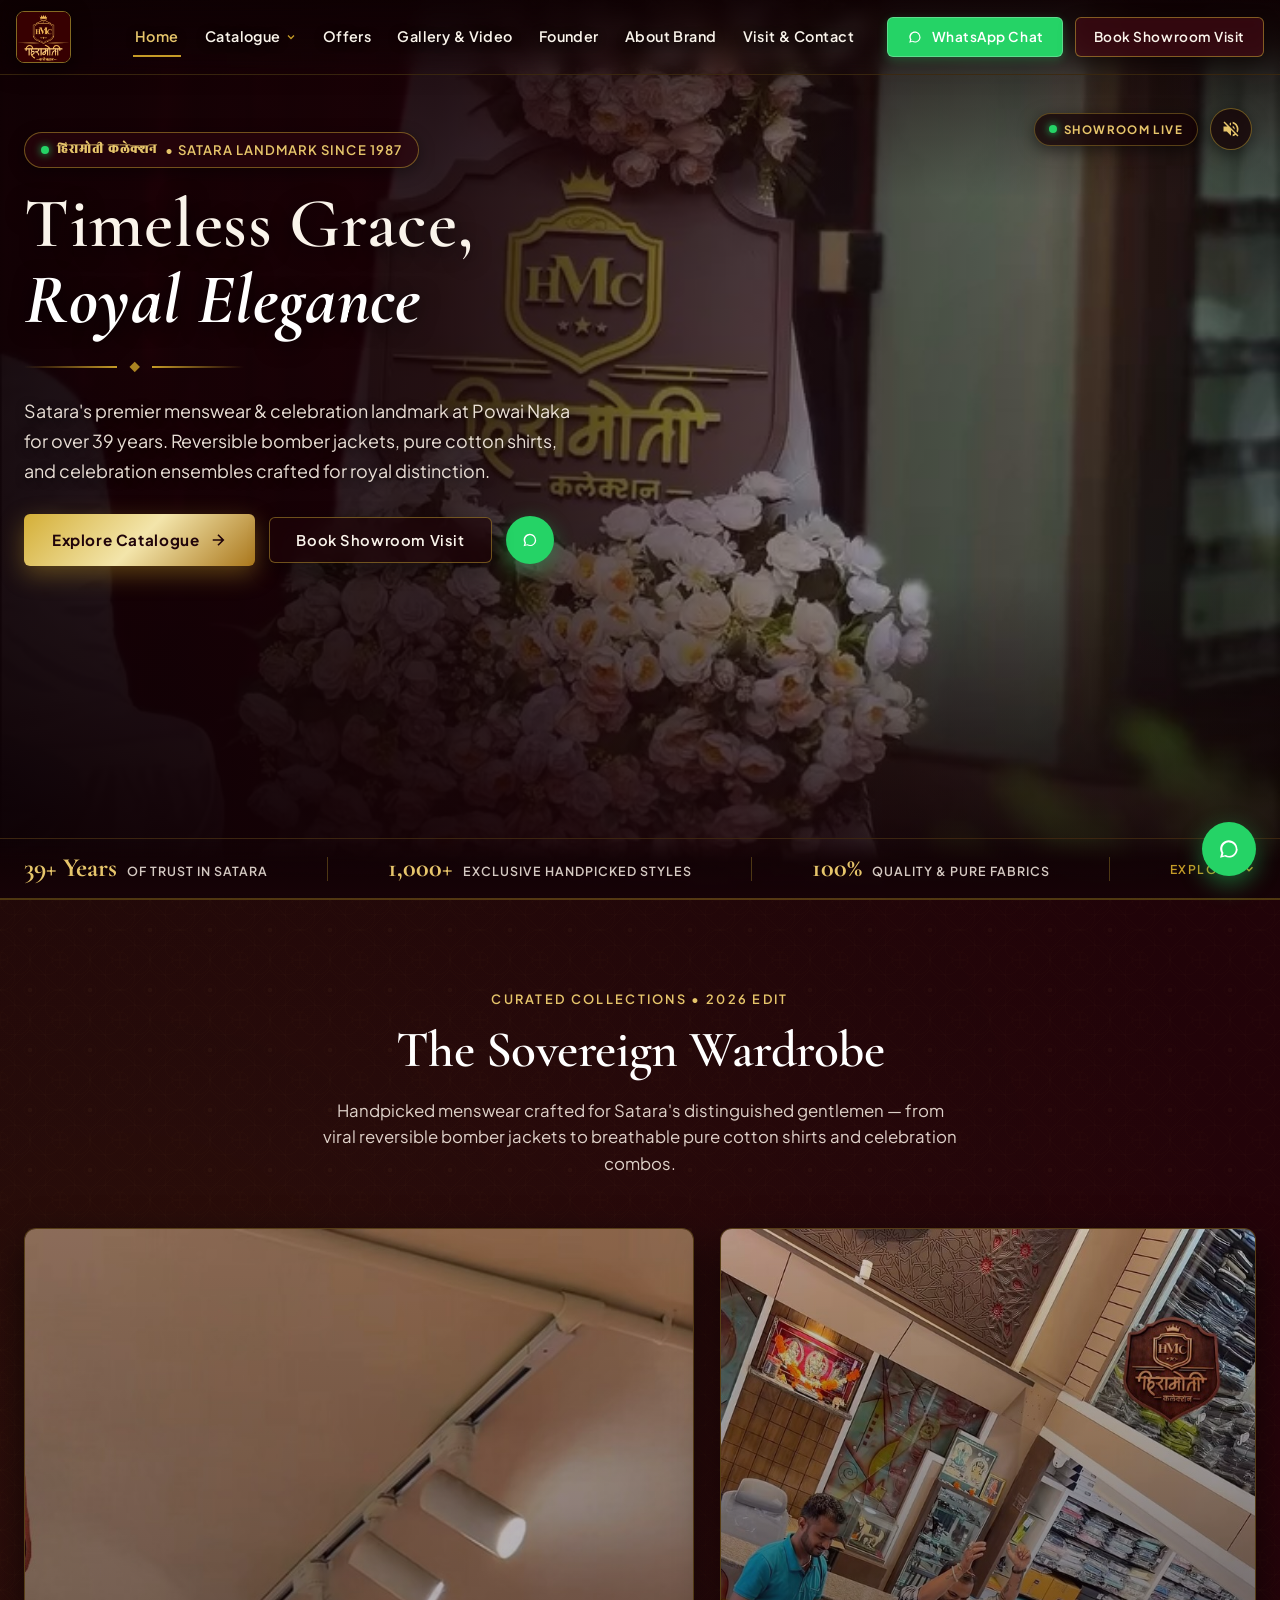
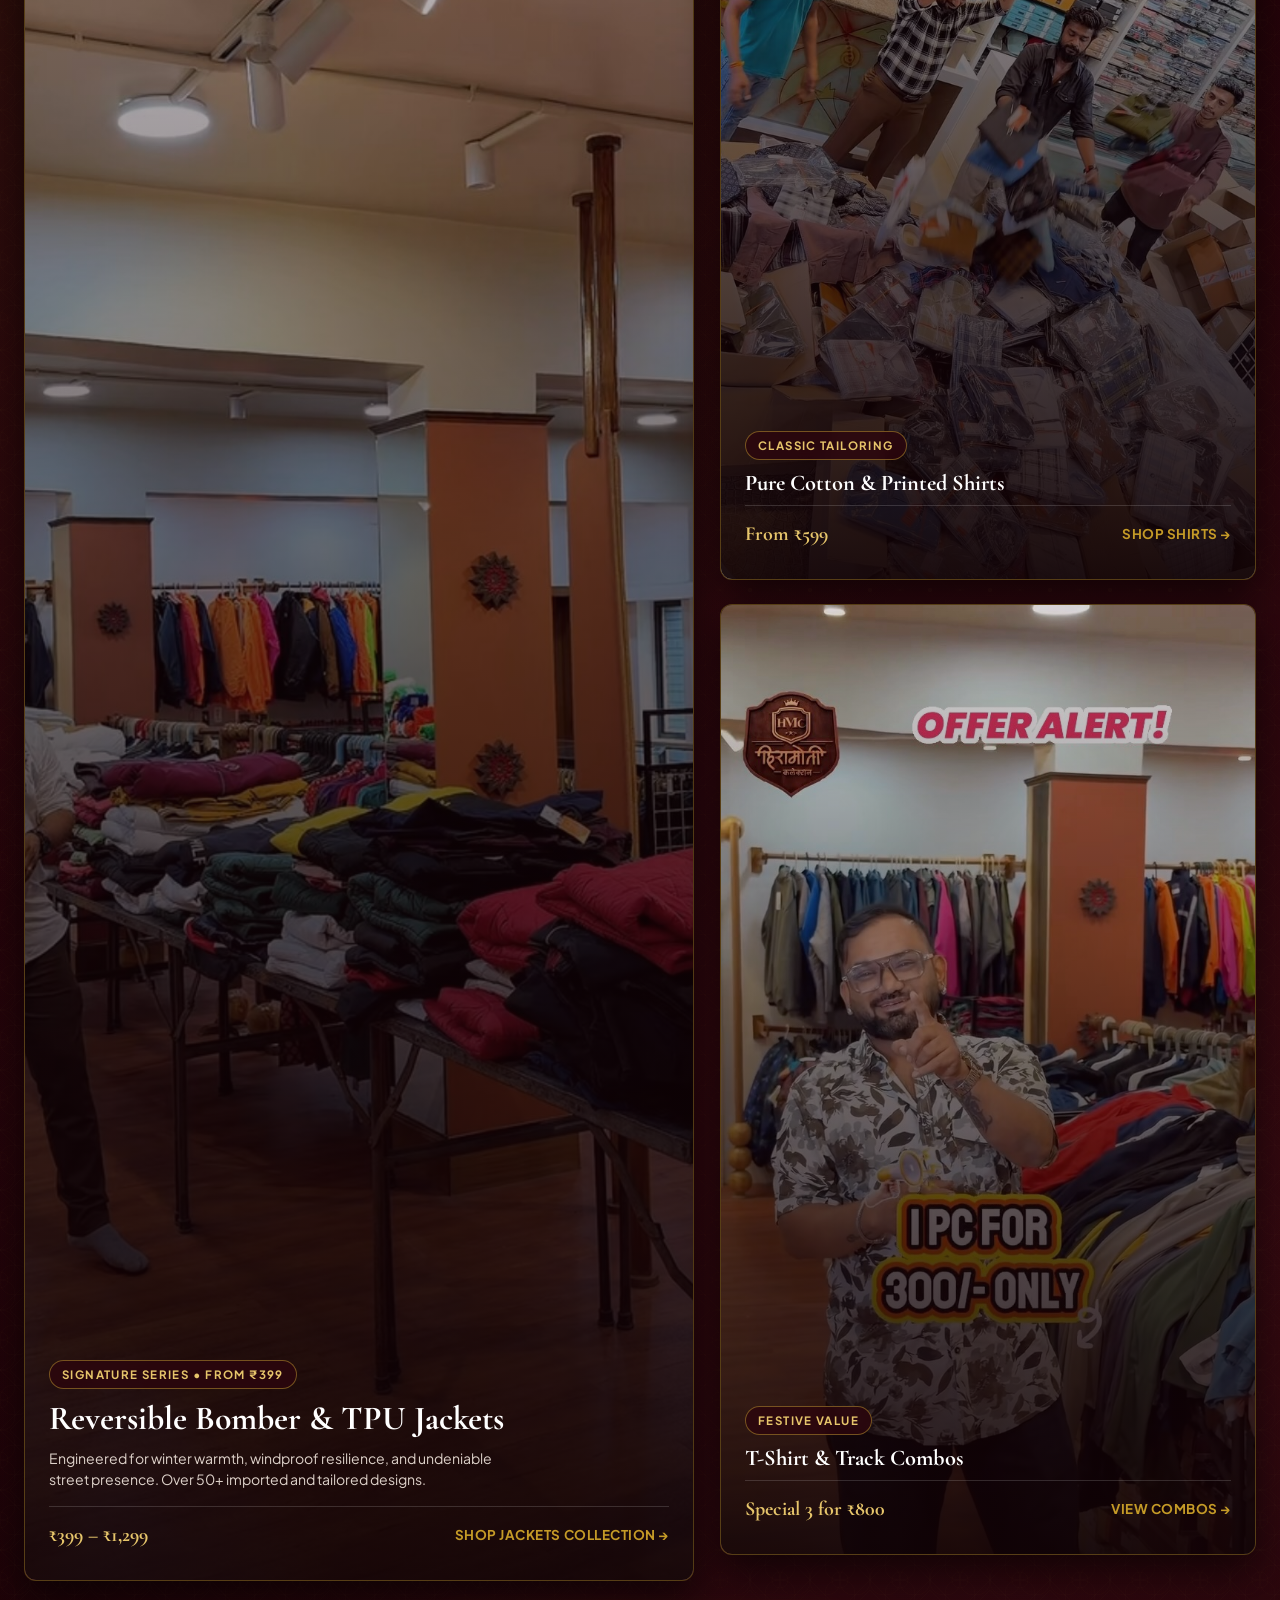
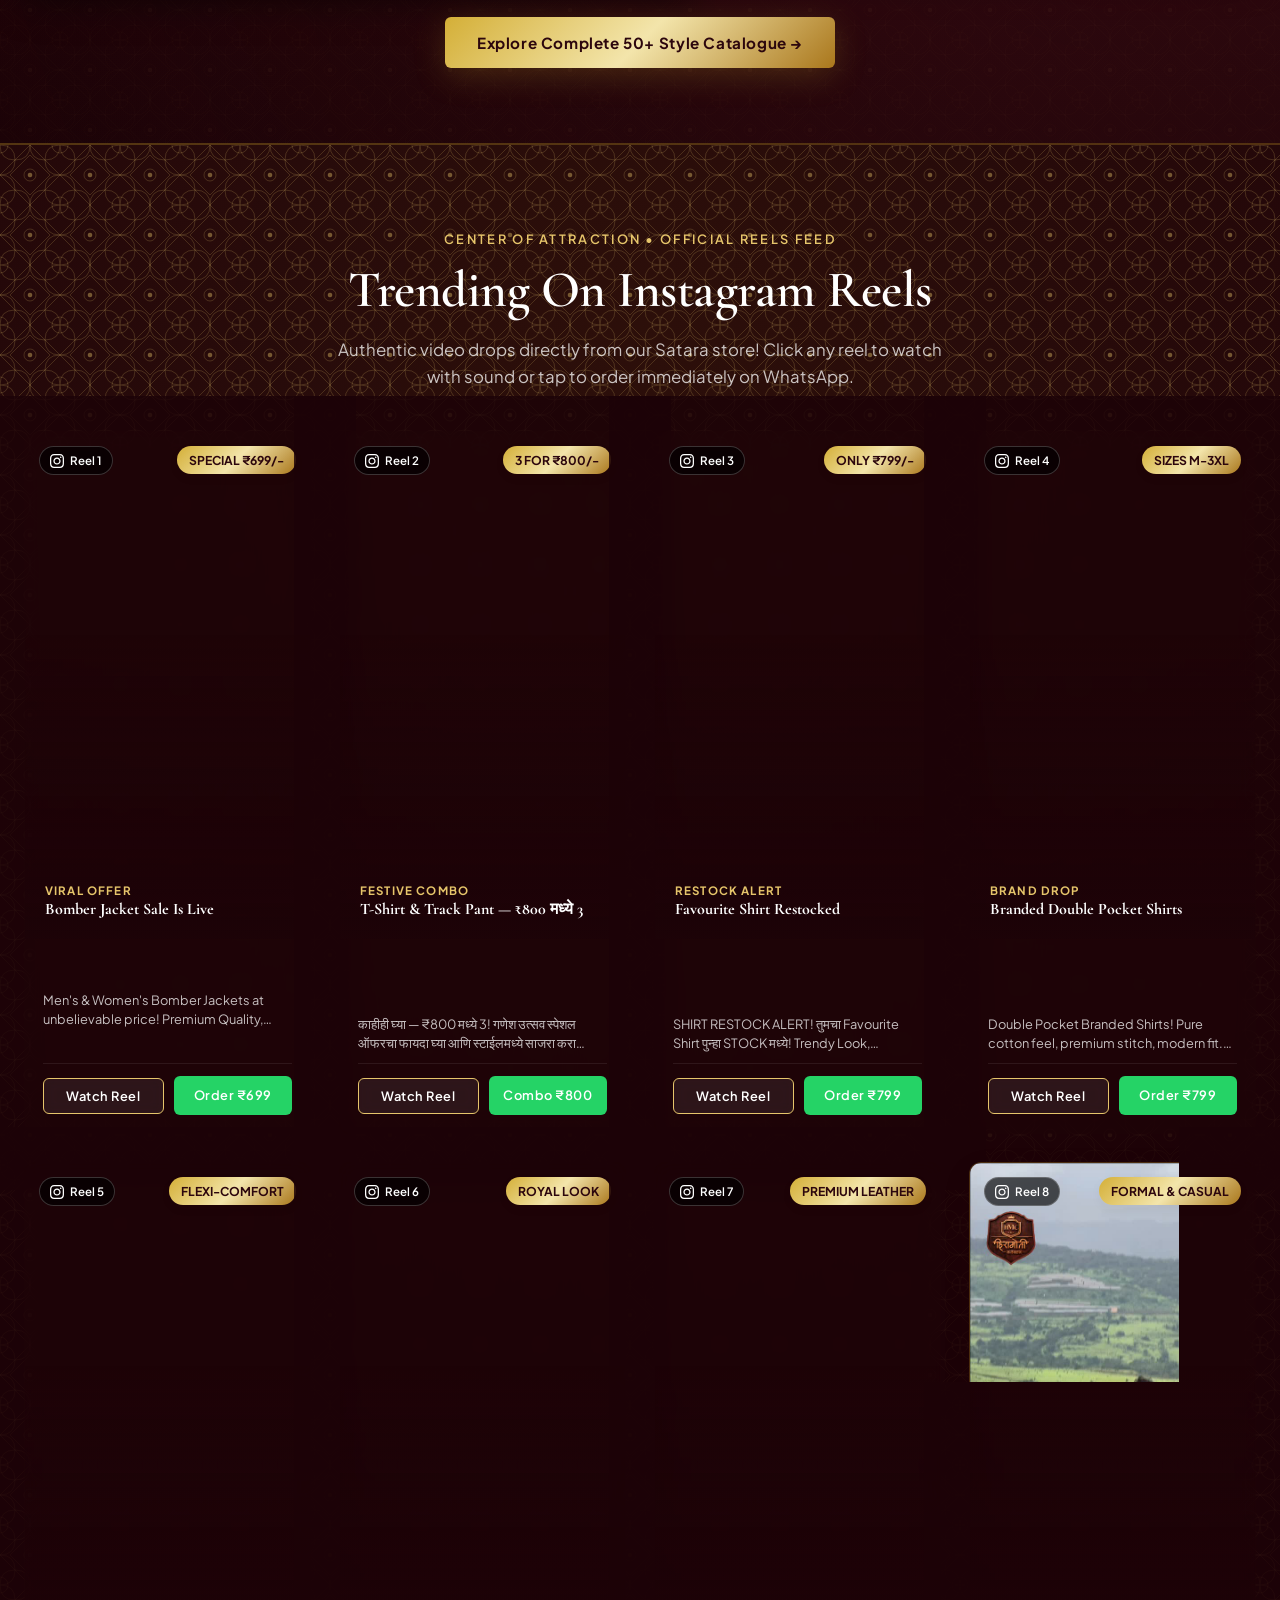
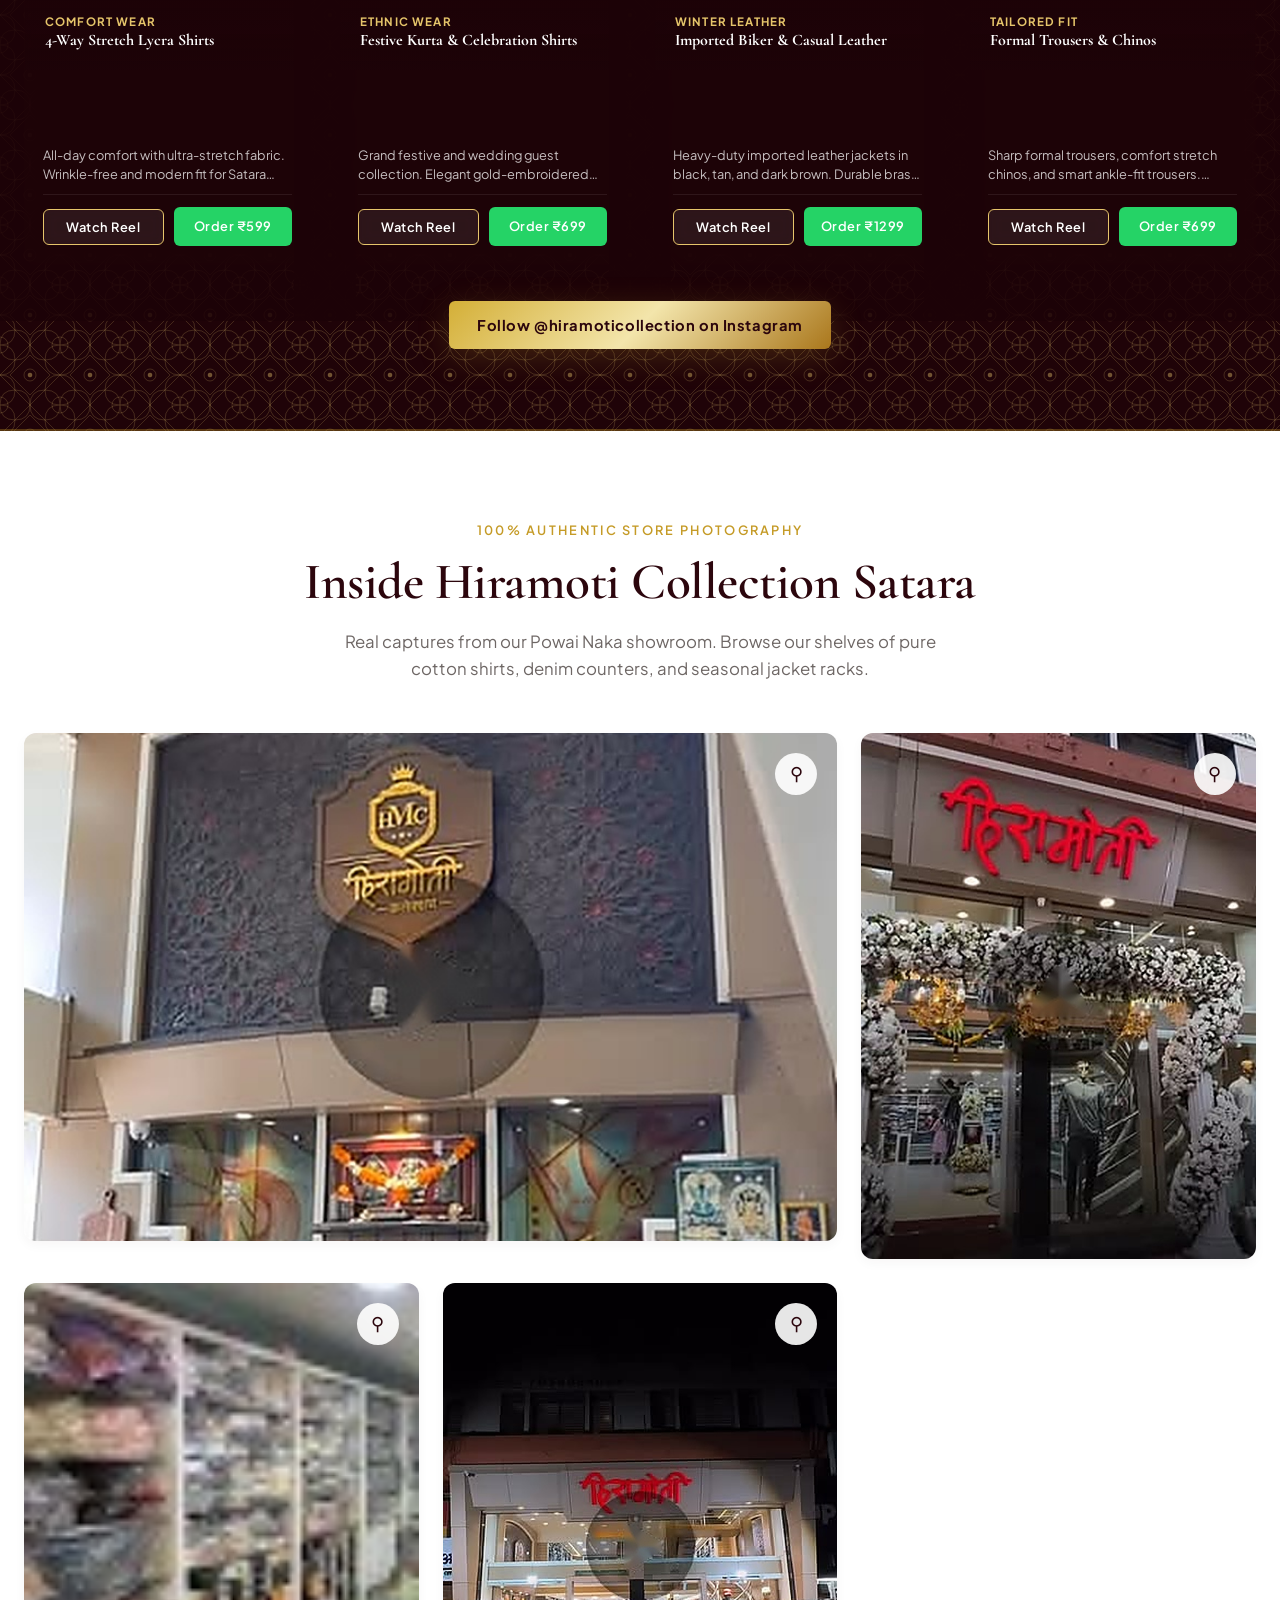
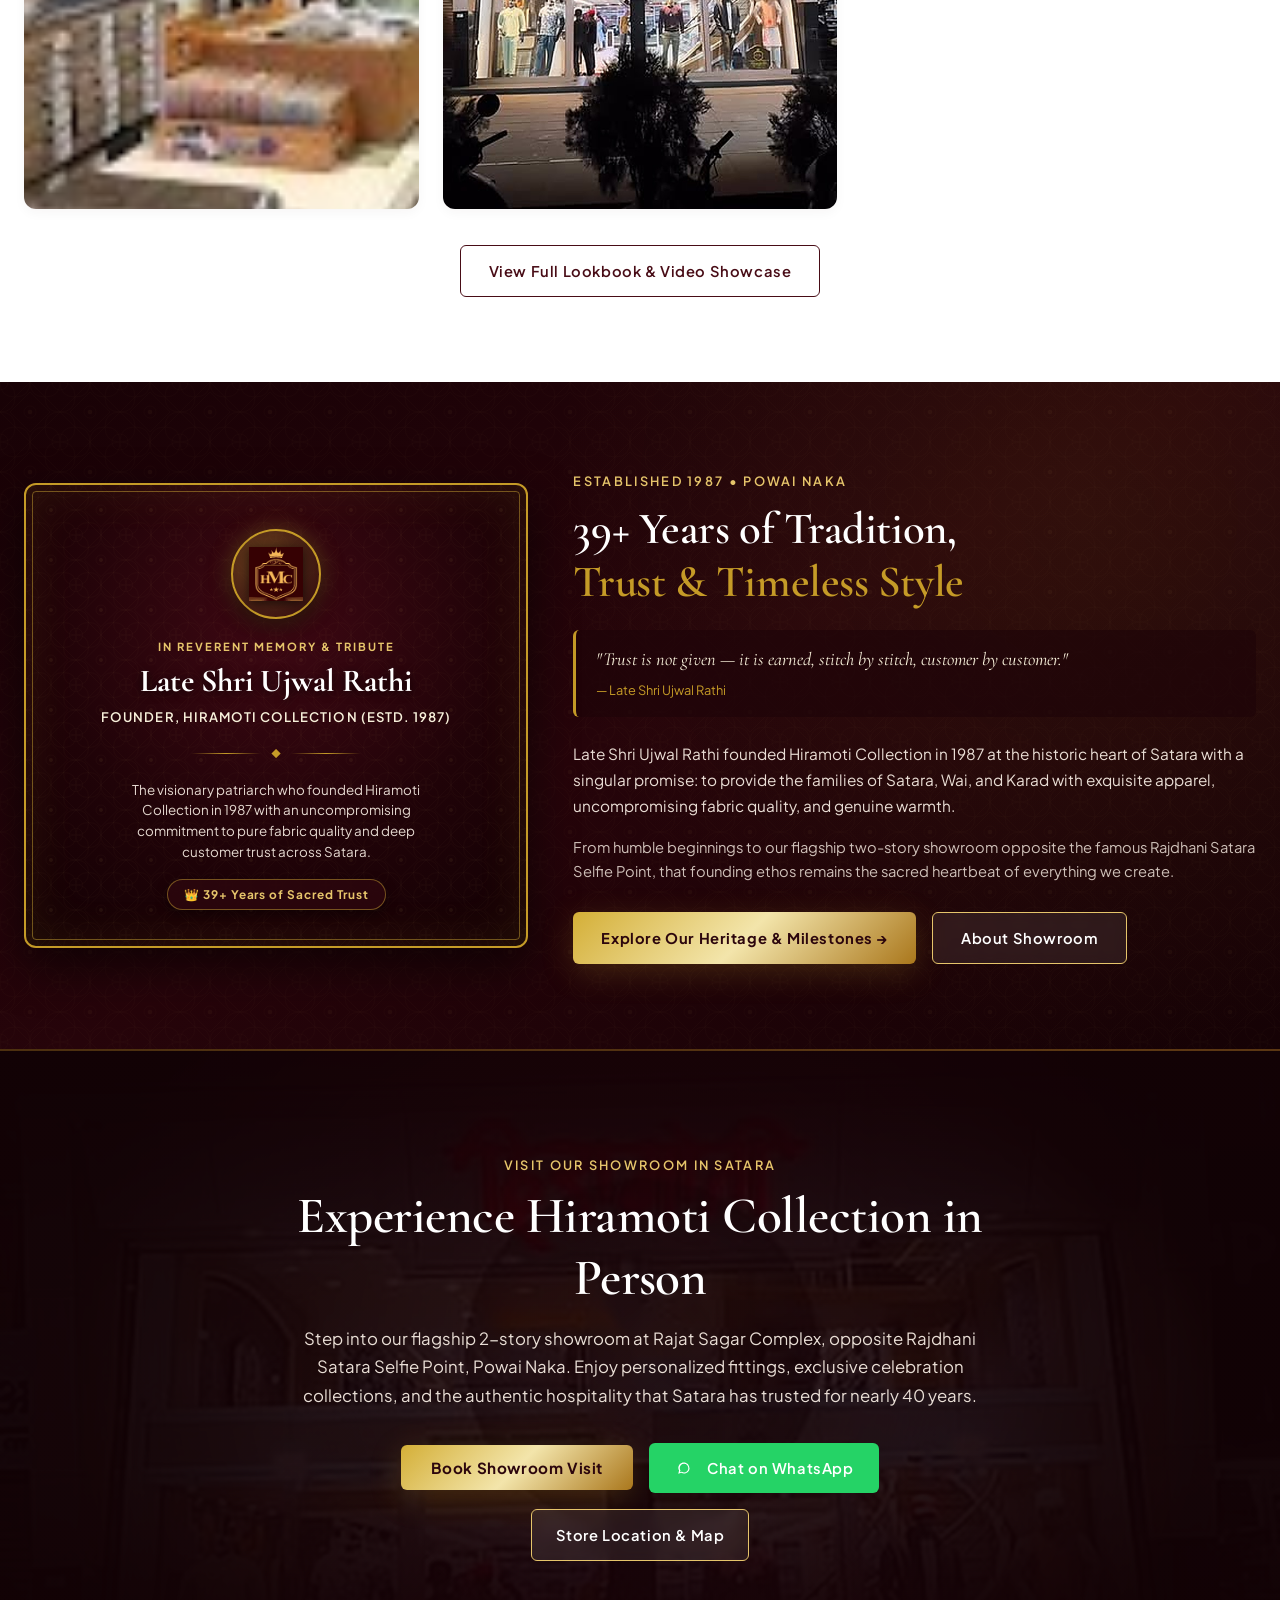
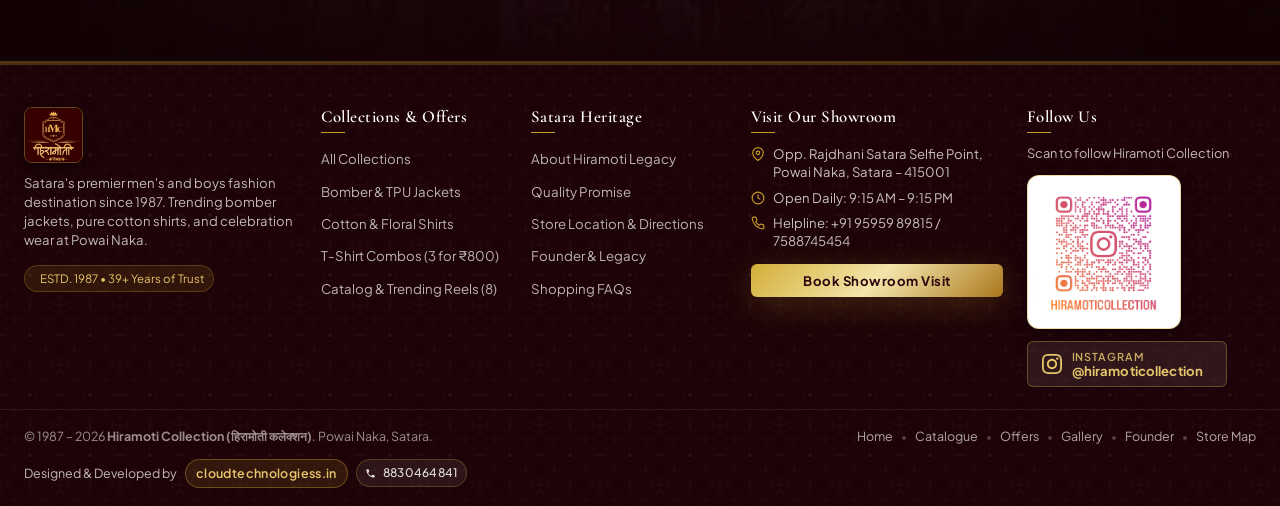
==== commit a74c49c0: "initilaize video" ====
--- a/index.html
+++ b/index.html
@@ -3,42 +3,17 @@
 <head>
   <meta charset="UTF-8">
   <meta name="viewport" content="width=device-width, initial-scale=1.0">
-  <title>HIRAMOTI COLLECTION | Men's & Boys Fashion Showroom Satara Since 1987</title>
-  <meta name="description" content="Discover Hiramoti Collection (हिरामोती कलेक्शन) in Powai Naka, Satara. Iconic fashion landmark for bomber jackets, branded cotton shirts, festive ethnic wear, and imported winterwear.">
+  <title>Hiramoti Collection Satara — Royal Menswear, Bomber Jackets &amp; Celebration Wear</title>
+  <meta name="description" content="Satara's premier men's and boys fashion showroom at Powai Naka since 1987. Explore trending bomber jackets, pure cotton shirts, and celebration wear. Over 39 years of trust.">
   <link rel="stylesheet" href="css/style.css">
   <link rel="icon" href="assets/images/favicon.png" type="image/png">
-  <link rel="apple-touch-icon" href="assets/images/favicon.png">
 </head>
 <body>
-
-
-  <!-- GLOBAL INSTITUTIONAL DOCUMENT WATERMARK (HMC HIRAMOTI EMBLEM) -->
+  <!-- GLOBAL PAGE WATERMARK -->
   <div class="global-page-watermark" aria-hidden="true"></div>
 
-  <!-- TOP ANNOUNCEMENT BAR -->
-  <div class="announcement-bar">
-    <div class="container">
-      <div class="announcement-left">
-        <div class="announcement-item">
-          <svg viewBox="0 0 24 24" fill="none" stroke="currentColor" stroke-width="2"><circle cx="12" cy="12" r="10"/><polyline points="12 6 12 12 16 14"/></svg>
-          <span>Open Daily: <strong>9:15 AM – 9:15 PM</strong></span>
-        </div>
-        <div class="announcement-item">
-          <svg viewBox="0 0 24 24" fill="none" stroke="currentColor" stroke-width="2"><path d="M21 10c0 7-9 13-9 13s-9-6-9-13a9 9 0 0 1 18 0z"/><circle cx="12" cy="10" r="3"/></svg>
-          <span>Opp. Rajdhani Satara Selfie Point, Powai Naka, Satara - 415001</span>
-        </div>
-      </div>
-      <div class="announcement-right">
-        <div class="announcement-item">
-          <svg viewBox="0 0 24 24" fill="none" stroke="currentColor" stroke-width="2"><path d="M22 16.92v3a2 2 0 0 1-2.18 2 19.79 19.79 0 0 1-8.63-3.07 19.5 19.5 0 0 1-6-6 19.79 19.79 0 0 1-3.07-8.67A2 2 0 0 1 4.11 2h3a2 2 0 0 1 2 1.72 12.84 12.84 0 0 0 .7 2.81 2 2 0 0 1-.45 2.11L8.09 9.91a16 16 0 0 0 6 6l1.27-1.27a2 2 0 0 1 2.11-.45 12.84 12.84 0 0 0 2.81.7A2 2 0 0 1 22 16.92z"/></svg>
-          <span>Helpline: <a href="tel:09595989815" class="announcement-highlight">+91 95959 89815</a> / <a href="tel:07588745454" class="announcement-highlight">7588745454</a></span>
-        </div>
-      </div>
-    </div>
-  </div>
-
-  <!-- STICKY SITE HEADER -->
-  <header class="site-header">
+  <!-- STICKY SITE HEADER (CINEMATIC INTEGRATED) -->
+  <header class="site-header cinema-header" id="site-header">
     <div class="container header-container">
       <a href="index.html" class="brand-logo" aria-label="Hiramoti Collection Satara">
         <img src="assets/images/hiramoti_header_logo.png" alt="Hiramoti Collection Satara" class="brand-logo-img">
@@ -50,7 +25,7 @@
 
         <!-- Collections with Varieties Dropdown -->
         <div class="nav-item">
-          <a href="collections.html" class="nav-link has-dropdown ">
+          <a href="collections.html" class="nav-link has-dropdown">
             <span>Catalogue</span>
             <svg class="dropdown-chevron" viewBox="0 0 24 24" fill="none" stroke="currentColor" stroke-width="2.5"><polyline points="6 9 12 15 18 9"/></svg>
           </a>
@@ -60,42 +35,42 @@
               <span class="dropdown-tag">50+ Styles</span>
             </a>
             <a href="collections.html?category=jackets" class="dropdown-link">
-              <span>Bomber & TPU Jackets</span>
+              <span>Bomber &amp; TPU Jackets</span>
               <span class="dropdown-tag">From ₹399</span>
             </a>
             <a href="collections.html?category=shirts" class="dropdown-link">
-              <span>Cotton & Floral Shirts</span>
+              <span>Cotton &amp; Floral Shirts</span>
               <span class="dropdown-tag">₹799</span>
             </a>
             <a href="collections.html?category=casual" class="dropdown-link">
-              <span>T-Shirt & Track Combos</span>
+              <span>T-Shirt &amp; Track Combos</span>
               <span class="dropdown-tag">3 for ₹800</span>
             </a>
             <a href="collections.html?category=denim" class="dropdown-link">
-              <span>Branded Denim & Trousers</span>
+              <span>Branded Denim &amp; Trousers</span>
               <span class="dropdown-tag">M to 3XL</span>
             </a>
             <a href="collections.html?category=ethnic" class="dropdown-link">
-              <span>Festive & Ethnic Wear</span>
+              <span>Festive &amp; Ethnic Wear</span>
               <span class="dropdown-tag">Royal</span>
             </a>
           </div>
         </div>
 
-        <!-- Separate Offers & Gallery & Founder & About -->
-        <a href="catalog.html" class="nav-link ">Offers</a>
-        <a href="gallery.html" class="nav-link ">Gallery & Video</a>
-        <a href="founder.html" class="nav-link ">Founder</a>
-        <a href="about.html" class="nav-link ">About Brand</a>
-        <a href="contact.html" class="nav-link ">Visit & Contact</a>
+        <!-- Offers, Gallery, Founder, About, Contact -->
+        <a href="catalog.html" class="nav-link">Offers</a>
+        <a href="gallery.html" class="nav-link">Gallery &amp; Video</a>
+        <a href="founder.html" class="nav-link">Founder</a>
+        <a href="about.html" class="nav-link">About Brand</a>
+        <a href="contact.html" class="nav-link">Visit &amp; Contact</a>
       </nav>
 
       <div class="header-actions">
-        <a href="https://wa.me/919595989815?text=Hello%20Hiramoti%20Collection%20Satara!%20I%20want%20to%20inquire%20about%20your%20latest%20jackets%20and%20shirts." target="_blank" rel="noopener" class="btn btn-whatsapp" style="padding: 10px 18px; font-size: 0.85rem;">
+        <a href="https://wa.me/919595989815?text=Hello%20Hiramoti%20Collection%20Satara!%20I%20want%20to%20inquire%20about%20your%20latest%20jackets%20and%20shirts." target="_blank" rel="noopener" class="btn btn-whatsapp">
           <svg width="18" height="18" viewBox="0 0 24 24" fill="currentColor"><path d="M12.031 6.172c-3.181 0-5.767 2.586-5.768 5.766-.001 1.298.38 2.27 1.019 3.287l-.711 2.598 2.664-.699c.971.53 1.83.81 2.802.81 3.181 0 5.767-2.587 5.768-5.766.001-3.182-2.586-5.768-5.774-5.768zm7.391 5.766c-.001 4.075-3.316 7.39-7.391 7.39-1.282 0-2.485-.333-3.535-.916l-4.148 1.088 1.107-4.045c-.682-1.12-1.045-2.417-1.045-3.517 0-4.076 3.315-7.391 7.391-7.391 4.076 0 7.392 3.315 7.392 7.391z"/></svg>
           WhatsApp Chat
         </a>
-        <button type="button" class="btn btn-primary header-cta" onclick="openBookVisitModal()">Book Showroom Visit</button>
+        <button type="button" class="btn btn-hero-cta header-cta" onclick="openBookVisitModal()">Book Showroom Visit</button>
         <button class="mobile-toggle" aria-label="Open Navigation Menu">
           <svg width="28" height="28" viewBox="0 0 24 24" fill="none" stroke="currentColor" stroke-width="2">
             <line x1="3" y1="12" x2="21" y2="12"/>
@@ -120,22 +95,22 @@
       <a href="index.html" class="nav-link active">Home</a>
       
       <div>
-        <a href="collections.html" class="nav-link ">Catalogue ▾</a>
+        <a href="collections.html" class="nav-link">Catalogue ▾</a>
         <div class="drawer-sublinks">
           <a href="collections.html?category=all" class="drawer-sublink">• All Collections (50+ Styles)</a>
-          <a href="collections.html?category=jackets" class="drawer-sublink">• Bomber & TPU Jackets</a>
-          <a href="collections.html?category=shirts" class="drawer-sublink">• Cotton & Floral Shirts</a>
+          <a href="collections.html?category=jackets" class="drawer-sublink">• Bomber &amp; TPU Jackets</a>
+          <a href="collections.html?category=shirts" class="drawer-sublink">• Cotton &amp; Floral Shirts</a>
           <a href="collections.html?category=casual" class="drawer-sublink">• T-Shirt Combos (3 for ₹800)</a>
-          <a href="collections.html?category=denim" class="drawer-sublink">• Branded Denim & Trousers</a>
-          <a href="collections.html?category=ethnic" class="drawer-sublink">• Festive & Ethnic Wear</a>
-        </div>
-      </div>
-
-      <a href="catalog.html" class="nav-link ">Offers</a>
-      <a href="gallery.html" class="nav-link ">Gallery & Video Showcase</a>
-      <a href="founder.html" class="nav-link ">Founder & Legacy</a>
-      <a href="about.html" class="nav-link ">About Showroom</a>
-      <a href="contact.html" class="nav-link ">Store Location & Contact</a>
+          <a href="collections.html?category=denim" class="drawer-sublink">• Branded Denim &amp; Trousers</a>
+          <a href="collections.html?category=ethnic" class="drawer-sublink">• Festive &amp; Ethnic Wear</a>
+        </div>
+      </div>
+
+      <a href="catalog.html" class="nav-link">Offers</a>
+      <a href="gallery.html" class="nav-link">Gallery &amp; Video Showcase</a>
+      <a href="founder.html" class="nav-link">Founder &amp; Legacy</a>
+      <a href="about.html" class="nav-link">About Showroom</a>
+      <a href="contact.html" class="nav-link">Store Location &amp; Contact</a>
       
       <button type="button" class="btn btn-primary" style="margin-top: 15px; width: 100%;" onclick="openBookVisitModal()">Book Showroom Visit</button>
     </nav>
@@ -146,99 +121,196 @@
     </div>
   </aside>
 
-
-
-
-
-
-
-
-
-
   <main>
-    <!-- HERO SECTION -->
-    <section class="hero-section">
-      <div class="hero-pattern"></div>
-      <div class="container hero-grid">
-        <div class="hero-content">
-          <div class="hero-badge">
-            <span class="badge-dot"></span>
-            <span class="font-marathi">हिरामोती कलेक्शन</span> • Satara's Royal Fashion Landmark
-          </div>
-          <h1 class="hero-title">
-            <span class="hero-title-line line-1">Timeless Grace,</span>
-            <span class="hero-title-line line-2"><span class="gold-shimmer-text">Royal Elegance</span></span>
-          </h1>
-          <div class="hero-flourish">
-            <span class="flourish-line"></span>
-            <span class="flourish-gem">◆</span>
-            <span class="flourish-line"></span>
-          </div>
-          <p class="hero-description">
-            Welcome to Satara's premier fashion showroom at Powai Naka since 1987. From trending reversible bomber jackets and 100% pure cotton formal shirts to imported leather wear and festive wedding collections, we craft style for every Satarkar.
+    <!-- ======================================================== -->
+    <!-- 1. FULL-BLEED CINEMATIC HERO (THE MAIN ATTRACTION)       -->
+    <!-- ======================================================== -->
+    <section class="cinema-hero" id="hero">
+      <!-- Full-bleed background video -->
+      <video 
+        id="hero-video"
+        src="assets/videos/Video-14865.mp4" 
+        poster="assets/images/hiramoti_hero_video_poster.jpg" 
+        autoplay 
+        muted 
+        loop 
+        playsinline 
+        preload="auto"
+        class="hero-bg-video"
+      >
+        <source src="assets/videos/Video-14865.mp4" type="video/mp4">
+      </video>
+
+      <!-- Clean readability overlay (no decorative patterns or watermark interference) -->
+      <div class="hero-cinematic-overlay" aria-hidden="true"></div>
+
+      <!-- Luxury Sound & Live Controls (top-right) -->
+      <div class="hero-video-controls-wrap">
+        <div class="hero-live-badge">
+          <span class="live-dot-pulse"></span>
+          <span>SHOWROOM LIVE</span>
+        </div>
+        <button id="hero-sound-toggle" class="video-sound-toggle-luxury" aria-label="Toggle Video Sound" title="Sound On / Off">
+          <svg id="hero-sound-muted" viewBox="0 0 24 24" fill="currentColor" width="20" height="20"><path d="M16.5 12c0-1.77-1.02-3.29-2.5-4.03v2.21l2.45 2.45c.03-.2.05-.41.05-.63zm2.5 0c0 .94-.2 1.82-.54 2.64l1.51 1.51C20.63 14.91 21 13.5 21 12c0-4.28-2.99-7.86-7-8.77v2.06c2.89.86 5 3.54 5 6.71zM4.27 3L3 4.27 7.73 9H3v6h4l5 5v-6.73l4.25 4.25c-.67.52-1.42.93-2.25 1.18v2.06c1.38-.31 2.63-.95 3.69-1.81L19.73 21 21 19.73l-9-9L4.27 3zM12 4L9.91 6.09 12 8.18V4z"/></svg>
+          <svg id="hero-sound-unmuted" viewBox="0 0 24 24" fill="currentColor" width="20" height="20" style="display: none;"><path d="M3 9v6h4l5 5V4L7 9H3zm13.5 3c0-1.77-1.02-3.29-2.5-4.03v8.05c1.48-.73 2.5-2.25 2.5-4.02zM14 3.23v2.06c2.89.86 5 3.54 5 6.71s-2.11 5.85-5 6.71v2.06c4.01-.91 7-4.49 7-8.77s-2.99-7.86-7-8.77z"/></svg>
+        </button>
+      </div>
+
+      <!-- Hero Content Composition (Layered over video on the left) -->
+      <div class="hero-cinema-content-wrap">
+        <div class="container">
+          <div class="hero-cinema-content">
+            <div class="hero-cinema-badge">
+              <span class="live-dot-pulse"></span>
+              <span class="font-marathi">हिरामोती कलेक्शन</span> • Satara Landmark Since 1987
+            </div>
+
+            <h1 class="hero-cinema-title">
+              <span class="hero-line-1">Timeless Grace,</span>
+              <span class="hero-line-2"><span class="gold-shimmer-text">Royal Elegance</span></span>
+            </h1>
+
+            <div class="hero-cinema-flourish">
+              <span class="flourish-line"></span>
+              <span class="flourish-gem">◆</span>
+              <span class="flourish-line"></span>
+            </div>
+
+            <p class="hero-cinema-desc">
+              Satara's premier menswear &amp; celebration landmark at Powai Naka for over 39 years. Reversible bomber jackets, pure cotton shirts, and celebration ensembles crafted for royal distinction.
+            </p>
+
+            <div class="hero-cinema-actions">
+              <a href="collections.html" class="btn btn-hero-gold">
+                Explore Catalogue
+                <svg width="18" height="18" viewBox="0 0 24 24" fill="none" stroke="currentColor" stroke-width="2.2"><path d="M5 12h14M12 5l7 7-7 7"/></svg>
+              </a>
+              <button type="button" class="btn btn-hero-glass" onclick="openBookVisitModal()">
+                Book Showroom Visit
+              </button>
+              <a href="https://wa.me/919595989815?text=Hello%20Hiramoti%20Collection%20Satara!%20I%20am%20watching%20your%20store%20video%20and%20want%20to%20inquire." target="_blank" rel="noopener" class="btn-hero-wa" title="Chat on WhatsApp" aria-label="Chat on WhatsApp">
+                <svg width="20" height="20" viewBox="0 0 24 24" fill="currentColor"><path d="M12.031 6.172c-3.181 0-5.767 2.586-5.768 5.766-.001 1.298.38 2.27 1.019 3.287l-.711 2.598 2.664-.699c.971.53 1.83.81 2.802.81 3.181 0 5.767-2.587 5.768-5.766.001-3.182-2.586-5.768-5.774-5.768zm7.391 5.766c-.001 4.075-3.316 7.39-7.391 7.39-1.282 0-2.485-.333-3.535-.916l-4.148 1.088 1.107-4.045c-.682-1.12-1.045-2.417-1.045-3.517 0-4.076 3.315-7.391 7.391-7.391 4.076 0 7.392 3.315 7.392 7.391z"/></svg>
+              </a>
+            </div>
+          </div>
+        </div>
+      </div>
+
+      <!-- Integrated Bottom Information Strip (No blank space!) -->
+      <div class="hero-bottom-strip">
+        <div class="container hero-bottom-strip-container">
+          <div class="strip-stat-item primary-stat">
+            <span class="stat-number">39+ Years</span>
+            <span class="stat-label">Of Trust in Satara</span>
+          </div>
+          <div class="strip-divider" aria-hidden="true"></div>
+          <div class="strip-stat-item">
+            <span class="stat-number">1,000+</span>
+            <span class="stat-label">Exclusive Handpicked Styles</span>
+          </div>
+          <div class="strip-divider" aria-hidden="true"></div>
+          <div class="strip-stat-item">
+            <span class="stat-number">100%</span>
+            <span class="stat-label">Quality &amp; Pure Fabrics</span>
+          </div>
+          <div class="strip-divider" aria-hidden="true"></div>
+          <a href="#editorial-catalogue" class="scroll-down-hint">
+            <span>Explore</span>
+            <svg width="14" height="14" viewBox="0 0 24 24" fill="none" stroke="currentColor" stroke-width="2.5"><polyline points="6 9 12 15 18 9"/></svg>
+          </a>
+        </div>
+      </div>
+    </section>
+
+    <!-- ======================================================== -->
+    <!-- 2. EDITORIAL CATALOGUE PREVIEW (MAGAZINE ASYMMETRIC GRID) -->
+    <!-- ======================================================== -->
+    <section class="editorial-catalogue-section" id="editorial-catalogue">
+      <div class="container">
+        <div class="section-header" style="color: #FFFFFF; text-align: center;">
+          <span class="eyebrow" style="color: var(--color-gold-light);">CURATED COLLECTIONS • 2026 EDIT</span>
+          <h2 class="section-title" style="color: #FFFFFF;">The Sovereign Wardrobe</h2>
+          <p class="section-subtitle" style="color: rgba(255, 245, 235, 0.85); max-width: 640px; margin: 0 auto;">
+            Handpicked menswear crafted for Satara's distinguished gentlemen — from viral reversible bomber jackets to breathable pure cotton shirts and celebration combos.
           </p>
-          <div class="hero-actions">
-            <a href="gallery.html" class="btn btn-gold">Explore Lookbook & Gallery</a>
-            <a href="#reels-section" class="btn btn-outline-gold">
-              <svg width="18" height="18" viewBox="0 0 24 24" fill="currentColor"><path d="M8 5v14l11-7z"/></svg>
-              Watch Viral Reels (8)
-            </a>
-          </div>
-          <div class="hero-features">
-            <div class="feature-item">
-              <span class="feature-num">39+ Years</span>
-              <span class="feature-label">Trust in Satara</span>
-            </div>
-            <div class="feature-item">
-              <span class="feature-num">1000+</span>
-              <span class="feature-label">Exclusive Styles</span>
-            </div>
-            <div class="feature-item">
-              <span class="feature-num">100%</span>
-              <span class="feature-label">Pure Fabrics</span>
-            </div>
-          </div>
-        </div>
-
-        <div class="hero-visual">
-          <div class="visual-frame">
-            <video 
-              id="hero-video"
-              src="assets/videos/Video-14865.mp4" 
-              poster="assets/images/hiramoti_hero_video_poster.jpg" 
-              autoplay 
-              muted 
-              loop 
-              playsinline 
-              preload="metadata"
-            ></video>
-            <button id="hero-sound-toggle" class="video-sound-toggle" aria-label="Toggle Video Sound" title="Sound On / Off">
-              <svg id="hero-sound-muted" viewBox="0 0 24 24" fill="currentColor" width="20" height="20"><path d="M16.5 12c0-1.77-1.02-3.29-2.5-4.03v2.21l2.45 2.45c.03-.2.05-.41.05-.63zm2.5 0c0 .94-.2 1.82-.54 2.64l1.51 1.51C20.63 14.91 21 13.5 21 12c0-4.28-2.99-7.86-7-8.77v2.06c2.89.86 5 3.54 5 6.71zM4.27 3L3 4.27 7.73 9H3v6h4l5 5v-6.73l4.25 4.25c-.67.52-1.42.93-2.25 1.18v2.06c1.38-.31 2.63-.95 3.69-1.81L19.73 21 21 19.73l-9-9L4.27 3zM12 4L9.91 6.09 12 8.18V4z"/></svg>
-              <svg id="hero-sound-unmuted" viewBox="0 0 24 24" fill="currentColor" width="20" height="20" style="display: none;"><path d="M3 9v6h4l5 5V4L7 9H3zm13.5 3c0-1.77-1.02-3.29-2.5-4.03v8.05c1.48-.73 2.5-2.25 2.5-4.02zM14 3.23v2.06c2.89.86 5 3.54 5 6.71s-2.11 5.85-5 6.71v2.06c4.01-.91 7-4.49 7-8.77s-2.99-7.86-7-8.77z"/></svg>
-            </button>
-          </div>
-          <div class="visual-badge">
-            <div class="visual-badge-text">
-              <h4>परंपरा, भरोसा और स्टाइल</h4>
-              <p>39+ वर्षांची परंपरा • हिरामोती कलेक्शन, सातारा</p>
-            </div>
-            <a href="https://wa.me/919595989815?text=Hello%20Hiramoti%20Collection%20Satara!%20I%20saw%20your%20latest%20store%20video%20and%20want%20to%20visit." target="_blank" rel="noopener" class="btn btn-whatsapp btn-sm">
-              Enquire
-            </a>
-          </div>
+        </div>
+
+        <div class="editorial-grid">
+          <!-- Main Featured Card: Bomber Jackets (Spans 2 rows) -->
+          <div class="editorial-card editorial-card-featured">
+            <div class="editorial-img-wrap">
+              <img src="assets/images/real_reel_DaiL4H0zCqV.jpg" alt="Reversible Bomber & Performance TPU Jackets" loading="lazy">
+              <div class="editorial-overlay">
+                <span class="editorial-badge">SIGNATURE SERIES • FROM ₹399</span>
+                <h3 class="editorial-title">Reversible Bomber &amp; TPU Jackets</h3>
+                <p class="editorial-desc">
+                  Engineered for winter warmth, windproof resilience, and undeniable street presence. Over 50+ imported and tailored designs.
+                </p>
+                <div class="editorial-footer-bar">
+                  <span class="editorial-price">₹399 – ₹1,299</span>
+                  <a href="collections.html?category=jackets" class="editorial-link-btn">
+                    Shop Jackets Collection →
+                  </a>
+                </div>
+              </div>
+            </div>
+          </div>
+
+          <!-- Supporting Editorial Subgrid (3 Cards) -->
+          <div class="editorial-subgrid">
+            <!-- Card 1: Pure Cotton Shirts -->
+            <div class="editorial-card">
+              <div class="editorial-img-wrap" style="min-height: 250px;">
+                <img src="assets/images/real_reel_DdL4HYAzqZK.jpg" alt="Pure Cotton & Printed Shirts" loading="lazy">
+                <div class="editorial-overlay">
+                  <span class="editorial-badge">CLASSIC TAILORING</span>
+                  <h4 class="editorial-title" style="font-size: 1.4rem;">Pure Cotton &amp; Printed Shirts</h4>
+                  <div class="editorial-footer-bar">
+                    <span class="editorial-price">From ₹599</span>
+                    <a href="collections.html?category=shirts" class="editorial-link-btn">
+                      Shop Shirts →
+                    </a>
+                  </div>
+                </div>
+              </div>
+            </div>
+
+            <!-- Card 2: Festive Combos -->
+            <div class="editorial-card">
+              <div class="editorial-img-wrap" style="min-height: 250px;">
+                <img src="assets/images/real_reel_DdQyFX4Tv4t.jpg" alt="T-Shirt & Track Pant Combos" loading="lazy">
+                <div class="editorial-overlay">
+                  <span class="editorial-badge">FESTIVE VALUE</span>
+                  <h4 class="editorial-title" style="font-size: 1.4rem;">T-Shirt &amp; Track Combos</h4>
+                  <div class="editorial-footer-bar">
+                    <span class="editorial-price">Special 3 for ₹800</span>
+                    <a href="collections.html?category=casual" class="editorial-link-btn">
+                      View Combos →
+                    </a>
+                  </div>
+                </div>
+              </div>
+            </div>
+          </div>
+        </div>
+
+        <div style="text-align: center; margin-top: 36px;">
+          <a href="collections.html" class="btn btn-gold" style="padding: 13px 32px; font-size: 0.95rem;">
+            Explore Complete 50+ Style Catalogue →
+          </a>
         </div>
       </div>
     </section>
 
     <!-- ======================================================== -->
-    <!-- INSTAGRAM REELS SHOWCASE: ALL 8 REELS ON HOME PAGE       -->
+    <!-- 3. INSTAGRAM REELS SHOWCASE: ALL 8 REELS                 -->
     <!-- ======================================================== -->
     <section id="reels-section" class="reels-theater-section">
       <div class="container">
-        <div class="section-header" style="color: var(--color-white); margin-bottom: 30px;">
+        <div class="section-header" style="color: var(--color-white); margin-bottom: 30px; text-align: center;">
           <span class="eyebrow" style="color: var(--color-gold-light);">Center of Attraction • Official Reels Feed</span>
           <h2 class="section-title" style="color: var(--color-white);">Trending On Instagram Reels</h2>
-          <p class="section-subtitle" style="color: rgba(255,255,255,0.75);">
+          <p class="section-subtitle" style="color: rgba(255,255,255,0.75); max-width: 640px; margin: 0 auto;">
             Authentic video drops directly from our Satara store! Click any reel to watch with sound or tap to order immediately on WhatsApp.
           </p>
         </div>
@@ -265,7 +337,7 @@
             </div>
             <div class="reel-info">
               <h4 class="reel-title">Bomber Jacket Sale Live — ₹699/-</h4>
-              <p class="reel-caption">Men's & Women's Bomber Jackets at unbelievable price! Premium Quality, Trendy & Stylish Designs. Rajatsagar Complex, Powai Naka Satara.</p>
+              <p class="reel-caption">Men's &amp; Women's Bomber Jackets at unbelievable price! Premium Quality, Trendy &amp; Stylish Designs. Rajatsagar Complex, Powai Naka Satara.</p>
               <div class="reel-actions">
                 <button onclick="openReelEmbed('https://www.instagram.com/reel/DaiL4H0zCqV/embed/')" class="btn btn-outline-gold">
                   Watch Reel
@@ -291,11 +363,11 @@
               </div>
               <div class="reel-play-overlay">
                 <span style="font-size: 0.72rem; color: var(--color-gold-light); text-transform: uppercase; letter-spacing: 0.1em; font-weight: 700;">Festive Combo</span>
-                <h4 style="font-size: 1rem; font-weight: 700; color: #fff;">T-Shirt & Track Pant — ₹800 मध्ये 3</h4>
+                <h4 style="font-size: 1rem; font-weight: 700; color: #fff;">T-Shirt &amp; Track Pant — ₹800 मध्ये 3</h4>
               </div>
             </div>
             <div class="reel-info">
-              <h4 class="reel-title">T-Shirt & Track Pant — ₹800 मध्ये 3!</h4>
+              <h4 class="reel-title">T-Shirt &amp; Track Pant — ₹800 मध्ये 3!</h4>
               <p class="reel-caption">काहीही घ्या — ₹800 मध्ये 3! गणेश उत्सव स्पेशल ऑफरचा फायदा घ्या आणि स्टाईलमध्ये साजरा करा बाप्पाचा उत्सव!</p>
               <div class="reel-actions">
                 <button onclick="openReelEmbed('https://www.instagram.com/reel/DdQyFX4Tv4t/embed/')" class="btn btn-outline-gold">
@@ -352,18 +424,18 @@
                 <svg width="24" height="24" viewBox="0 0 24 24" fill="currentColor"><path d="M8 5v14l11-7z"/></svg>
               </div>
               <div class="reel-play-overlay">
-                <span style="font-size: 0.72rem; color: var(--color-gold-light); text-transform: uppercase; letter-spacing: 0.1em; font-weight: 700;">Denim & Cotton</span>
-                <h4 style="font-size: 1rem; font-weight: 700; color: #fff;">Branded Shirts @ Just ₹799</h4>
+                <span style="font-size: 0.72rem; color: var(--color-gold-light); text-transform: uppercase; letter-spacing: 0.1em; font-weight: 700;">Brand Drop</span>
+                <h4 style="font-size: 1rem; font-weight: 700; color: #fff;">Branded Double Pocket Shirts</h4>
               </div>
             </div>
             <div class="reel-info">
               <h4 class="reel-title">Branded Double Pocket Shirts — ₹799/-</h4>
-              <p class="reel-caption">Denim, Cotton, Checks, Double Pocket. Size Available: M to 3XL. Best Quality • Premium Collection • Perfect Fit. Powai Naka Satara.</p>
+              <p class="reel-caption">Double Pocket Branded Shirts! Pure cotton feel, premium stitch, modern fit. Only at Hiramoti Collection Satara.</p>
               <div class="reel-actions">
                 <button onclick="openReelEmbed('https://www.instagram.com/reel/DcqiOSIzvCQ/embed/')" class="btn btn-outline-gold">
                   Watch Reel
                 </button>
-                <a href="https://wa.me/919595989815?text=Hello%20Hiramoti%20Collection%20Satara!%20I%20saw%20your%20Branded%20Shirts%20Reel%20(DcqiOSIzvCQ)%20for%20Rs.799.%20Please%20share%20sizes." target="_blank" rel="noopener" class="btn btn-whatsapp">
+                <a href="https://wa.me/919595989815?text=Hello%20Hiramoti%20Collection%20Satara!%20I%20saw%20your%20Double%20Pocket%20Shirt%20Reel%20(DcqiOSIzvCQ)%20for%20Rs.799.%20Please%20share%20colors." target="_blank" rel="noopener" class="btn btn-whatsapp">
                   Order ₹799
                 </a>
               </div>
@@ -373,29 +445,29 @@
           <!-- Reel 5: Dcp2loUTRWp -->
           <div class="reel-box">
             <div class="reel-media-wrapper" onclick="openReelEmbed('https://www.instagram.com/reel/Dcp2loUTRWp/embed/')">
-              <img src="assets/images/real_reel_Dcp2loUTRWp.jpg" alt="TPU Bomber Jacket Offer Reel">
+              <img src="assets/images/real_reel_Dcp2loUTRWp.jpg" alt="Lycra Stretch Shirts Reel">
               <span class="reel-badge-top">
                 <svg width="14" height="14" viewBox="0 0 24 24" fill="currentColor"><path d="M12 2.163c3.204 0 3.584.012 4.85.07 3.252.148 4.771 1.691 4.919 4.919.058 1.265.069 1.645.069 4.849 0 3.205-.012 3.584-.069 4.849-.149 3.225-1.664 4.771-4.919 4.919-1.266.058-1.644.07-4.85.07-3.204 0-3.584-.012-4.849-.07-3.26-.149-4.771-1.699-4.919-4.92-.058-1.265-.07-1.644-.07-4.849 0-3.204.013-3.583.07-4.849.149-3.227 1.664-4.771 4.919-4.919 1.266-.057 1.645-.069 4.849-.069zm0-2.163c-3.259 0-3.667.014-4.947.072-4.358.2-6.78 2.618-6.98 6.98-.059 1.281-.073 1.689-.073 4.948 0 3.259.014 3.668.072 4.948.2 4.358 2.618 6.78 6.98 6.98 1.281.058 1.689.072 4.948.072 3.259 0 3.668-.014 4.948-.072 4.354-.2 6.782-2.618 6.979-6.98.059-1.28.073-1.689.073-4.948 0-3.259-.014-3.667-.072-4.947-.196-4.354-2.617-6.78-6.979-6.98-1.281-.059-1.69-.073-4.949-.073zm0 5.838c-3.403 0-6.162 2.759-6.162 6.162s2.759 6.163 6.162 6.163 6.162-2.759 6.162-6.163c0-3.403-2.759-6.162-6.162-6.162zm0 10.162c-2.209 0-4-1.79-4-4 0-2.209 1.791-4 4-4s4 1.791 4 4c0 2.21-1.791 4-4 4zm6.406-11.845c-.796 0-1.441.645-1.441 1.44s.645 1.44 1.441 1.44c.795 0 1.439-.645 1.439-1.44s-.644-1.44-1.439-1.44z"/></svg>
                 Reel 5
               </span>
-              <span class="reel-price-badge">NOW ₹399/-</span>
+              <span class="reel-price-badge">FLEXI-COMFORT</span>
               <div class="reel-play-btn-center">
                 <svg width="24" height="24" viewBox="0 0 24 24" fill="currentColor"><path d="M8 5v14l11-7z"/></svg>
               </div>
               <div class="reel-play-overlay">
-                <span style="font-size: 0.72rem; color: var(--color-gold-light); text-transform: uppercase; letter-spacing: 0.1em; font-weight: 700;">Weatherproof Deal</span>
-                <h4 style="font-size: 1rem; font-weight: 700; color: #fff;">TPU & Bomber Jacket ₹399</h4>
+                <span style="font-size: 0.72rem; color: var(--color-gold-light); text-transform: uppercase; letter-spacing: 0.1em; font-weight: 700;">Comfort Wear</span>
+                <h4 style="font-size: 1rem; font-weight: 700; color: #fff;">4-Way Stretch Lycra Shirts</h4>
               </div>
             </div>
             <div class="reel-info">
-              <h4 class="reel-title">TPU & Bomber Jacket Deal — ₹399/-</h4>
-              <p class="reel-caption">499/- चे TPU & BOMBER JACKET आता फक्त ₹399/- मध्ये! आजच खरेदी करा आणि ₹100 ची बचत करा. Hiramoti Collection Powai Naka.</p>
+              <h4 class="reel-title">4-Way Stretch Lycra Shirts — ₹599/-</h4>
+              <p class="reel-caption">All-day comfort with ultra-stretch fabric. Wrinkle-free and modern fit for Satara youth. Visit store for latest shades!</p>
               <div class="reel-actions">
                 <button onclick="openReelEmbed('https://www.instagram.com/reel/Dcp2loUTRWp/embed/')" class="btn btn-outline-gold">
                   Watch Reel
                 </button>
-                <a href="https://wa.me/919595989815?text=Hello%20Hiramoti%20Collection%20Satara!%20I%20saw%20your%20TPU%20Jacket%20Offer%20Reel%20(Dcp2loUTRWp)%20for%20Rs.399.%20Please%20confirm%20stock." target="_blank" rel="noopener" class="btn btn-whatsapp">
-                  Deal ₹399
+                <a href="https://wa.me/919595989815?text=Hello%20Hiramoti%20Collection%20Satara!%20I%20saw%20your%20Lycra%20Stretch%20Shirt%20Reel%20(Dcp2loUTRWp).%20Please%20share%20details." target="_blank" rel="noopener" class="btn btn-whatsapp">
+                  Order ₹599
                 </a>
               </div>
             </div>
@@ -404,29 +476,29 @@
           <!-- Reel 6: Dcd2dn2NKZ9 -->
           <div class="reel-box">
             <div class="reel-media-wrapper" onclick="openReelEmbed('https://www.instagram.com/reel/Dcd2dn2NKZ9/embed/')">
-              <img src="assets/images/real_reel_Dcd2dn2NKZ9.jpg" alt="Trendy Printed Half Shirt Reel">
+              <img src="assets/images/real_reel_Dcd2dn2NKZ9.jpg" alt="Festive Kurta & Celebration Wear Reel">
               <span class="reel-badge-top">
                 <svg width="14" height="14" viewBox="0 0 24 24" fill="currentColor"><path d="M12 2.163c3.204 0 3.584.012 4.85.07 3.252.148 4.771 1.691 4.919 4.919.058 1.265.069 1.645.069 4.849 0 3.205-.012 3.584-.069 4.849-.149 3.225-1.664 4.771-4.919 4.919-1.266.058-1.644.07-4.85.07-3.204 0-3.584-.012-4.849-.07-3.26-.149-4.771-1.699-4.919-4.92-.058-1.265-.07-1.644-.07-4.849 0-3.204.013-3.583.07-4.849.149-3.227 1.664-4.771 4.919-4.919 1.266-.057 1.645-.069 4.849-.069zm0-2.163c-3.259 0-3.667.014-4.947.072-4.358.2-6.78 2.618-6.98 6.98-.059 1.281-.073 1.689-.073 4.948 0 3.259.014 3.668.072 4.948.2 4.358 2.618 6.78 6.98 6.98 1.281.058 1.689.072 4.948.072 3.259 0 3.668-.014 4.948-.072 4.354-.2 6.782-2.618 6.979-6.98.059-1.28.073-1.689.073-4.948 0-3.259-.014-3.667-.072-4.947-.196-4.354-2.617-6.78-6.979-6.98-1.281-.059-1.69-.073-4.949-.073zm0 5.838c-3.403 0-6.162 2.759-6.162 6.162s2.759 6.163 6.162 6.163 6.162-2.759 6.162-6.163c0-3.403-2.759-6.162-6.162-6.162zm0 10.162c-2.209 0-4-1.79-4-4 0-2.209 1.791-4 4-4s4 1.791 4 4c0 2.21-1.791 4-4 4zm6.406-11.845c-.796 0-1.441.645-1.441 1.44s.645 1.44 1.441 1.44c.795 0 1.439-.645 1.439-1.44s-.644-1.44-1.439-1.44z"/></svg>
                 Reel 6
               </span>
-              <span class="reel-price-badge">ONLY ₹799/-</span>
+              <span class="reel-price-badge">ROYAL LOOK</span>
               <div class="reel-play-btn-center">
                 <svg width="24" height="24" viewBox="0 0 24 24" fill="currentColor"><path d="M8 5v14l11-7z"/></svg>
               </div>
               <div class="reel-play-overlay">
-                <span style="font-size: 0.72rem; color: var(--color-gold-light); text-transform: uppercase; letter-spacing: 0.1em; font-weight: 700;">Summer Prints</span>
-                <h4 style="font-size: 1rem; font-weight: 700; color: #fff;">Trendy Printed Half Shirts</h4>
+                <span style="font-size: 0.72rem; color: var(--color-gold-light); text-transform: uppercase; letter-spacing: 0.1em; font-weight: 700;">Ethnic Wear</span>
+                <h4 style="font-size: 1rem; font-weight: 700; color: #fff;">Festive Kurta &amp; Celebration Shirts</h4>
               </div>
             </div>
             <div class="reel-info">
-              <h4 class="reel-title">Trendy Printed Half Shirts — ₹799/-</h4>
-              <p class="reel-caption">Trendy Prints, Stylish & Comfortable. Pick Your Print. Rock Your Style. Available at Hiramoti Collection Powainaka, Satara.</p>
+              <h4 class="reel-title">Festive Kurta &amp; Celebration Shirts — ₹699/-</h4>
+              <p class="reel-caption">Grand festive and wedding guest collection. Elegant gold-embroidered collars and designer cotton fabrics.</p>
               <div class="reel-actions">
                 <button onclick="openReelEmbed('https://www.instagram.com/reel/Dcd2dn2NKZ9/embed/')" class="btn btn-outline-gold">
                   Watch Reel
                 </button>
-                <a href="https://wa.me/919595989815?text=Hello%20Hiramoti%20Collection%20Satara!%20I%20saw%20your%20Printed%20Half%20Shirts%20Reel%20(Dcd2dn2NKZ9)%20for%20Rs.799.%20Please%20share%20prints." target="_blank" rel="noopener" class="btn btn-whatsapp">
-                  Order ₹799
+                <a href="https://wa.me/919595989815?text=Hello%20Hiramoti%20Collection%20Satara!%20I%20saw%20your%20Festive%20Kurta%20Reel%20(Dcd2dn2NKZ9).%20Please%20share%20ethnic%20wear." target="_blank" rel="noopener" class="btn btn-whatsapp">
+                  Order ₹699
                 </a>
               </div>
             </div>
@@ -435,29 +507,29 @@
           <!-- Reel 7: DcdL5uwTPTs -->
           <div class="reel-box">
             <div class="reel-media-wrapper" onclick="openReelEmbed('https://www.instagram.com/reel/DcdL5uwTPTs/embed/')">
-              <img src="assets/images/real_reel_DcdL5uwTPTs.jpg" alt="Rock Your Style Printed Shirts Reel">
+              <img src="assets/images/real_reel_DcdL5uwTPTs.jpg" alt="Imported Leather Jacket Reel">
               <span class="reel-badge-top">
                 <svg width="14" height="14" viewBox="0 0 24 24" fill="currentColor"><path d="M12 2.163c3.204 0 3.584.012 4.85.07 3.252.148 4.771 1.691 4.919 4.919.058 1.265.069 1.645.069 4.849 0 3.205-.012 3.584-.069 4.849-.149 3.225-1.664 4.771-4.919 4.919-1.266.058-1.644.07-4.85.07-3.204 0-3.584-.012-4.849-.07-3.26-.149-4.771-1.699-4.919-4.92-.058-1.265-.07-1.644-.07-4.849 0-3.204.013-3.583.07-4.849.149-3.227 1.664-4.771 4.919-4.919 1.266-.057 1.645-.069 4.849-.069zm0-2.163c-3.259 0-3.667.014-4.947.072-4.358.2-6.78 2.618-6.98 6.98-.059 1.281-.073 1.689-.073 4.948 0 3.259.014 3.668.072 4.948.2 4.358 2.618 6.78 6.98 6.98 1.281.058 1.689.072 4.948.072 3.259 0 3.668-.014 4.948-.072 4.354-.2 6.782-2.618 6.979-6.98.059-1.28.073-1.689.073-4.948 0-3.259-.014-3.667-.072-4.947-.196-4.354-2.617-6.78-6.979-6.98-1.281-.059-1.69-.073-4.949-.073zm0 5.838c-3.403 0-6.162 2.759-6.162 6.162s2.759 6.163 6.162 6.163 6.162-2.759 6.162-6.163c0-3.403-2.759-6.162-6.162-6.162zm0 10.162c-2.209 0-4-1.79-4-4 0-2.209 1.791-4 4-4s4 1.791 4 4c0 2.21-1.791 4-4 4zm6.406-11.845c-.796 0-1.441.645-1.441 1.44s.645 1.44 1.441 1.44c.795 0 1.439-.645 1.439-1.44s-.644-1.44-1.439-1.44z"/></svg>
                 Reel 7
               </span>
-              <span class="reel-price-badge">PURE COTTON</span>
+              <span class="reel-price-badge">PREMIUM LEATHER</span>
               <div class="reel-play-btn-center">
                 <svg width="24" height="24" viewBox="0 0 24 24" fill="currentColor"><path d="M8 5v14l11-7z"/></svg>
               </div>
               <div class="reel-play-overlay">
-                <span style="font-size: 0.72rem; color: var(--color-gold-light); text-transform: uppercase; letter-spacing: 0.1em; font-weight: 700;">Bestselling Prints</span>
-                <h4 style="font-size: 1rem; font-weight: 700; color: #fff;">Pick Your Print • ₹799</h4>
+                <span style="font-size: 0.72rem; color: var(--color-gold-light); text-transform: uppercase; letter-spacing: 0.1em; font-weight: 700;">Winter Leather</span>
+                <h4 style="font-size: 1rem; font-weight: 700; color: #fff;">Imported Biker &amp; Casual Leather</h4>
               </div>
             </div>
             <div class="reel-info">
-              <h4 class="reel-title">Pick Your Print Half Shirts — ₹799/-</h4>
-              <p class="reel-caption">Many Prints Available! Stylish & Comfortable. Rock Your Style at Hiramoti Collection Satara.</p>
+              <h4 class="reel-title">Imported Leather Jackets — ₹1,299/-</h4>
+              <p class="reel-caption">Heavy-duty imported leather jackets in black, tan, and dark brown. Durable brass zippers and satin quilted lining.</p>
               <div class="reel-actions">
                 <button onclick="openReelEmbed('https://www.instagram.com/reel/DcdL5uwTPTs/embed/')" class="btn btn-outline-gold">
                   Watch Reel
                 </button>
-                <a href="https://wa.me/919595989815?text=Hello%20Hiramoti%20Collection%20Satara!%20I%20saw%20your%20Print%20Shirt%20Reel%20(DcdL5uwTPTs)%20for%20Rs.799.%20Please%20share%20catalog." target="_blank" rel="noopener" class="btn btn-whatsapp">
-                  Order ₹799
+                <a href="https://wa.me/919595989815?text=Hello%20Hiramoti%20Collection%20Satara!%20I%20saw%20your%20Leather%20Jacket%20Reel%20(DcdL5uwTPTs).%20Please%20share%20jackets." target="_blank" rel="noopener" class="btn btn-whatsapp">
+                  Order ₹1299
                 </a>
               </div>
             </div>
@@ -466,29 +538,29 @@
           <!-- Reel 8: DcX8iP-zOb_ -->
           <div class="reel-box">
             <div class="reel-media-wrapper" onclick="openReelEmbed('https://www.instagram.com/reel/DcX8iP-zOb_/embed/')">
-              <img src="assets/images/real_reel_DcX8iP-zOb_.jpg" alt="Imported Leather Jacket 6 Colours Reel">
+              <img src="assets/images/real_reel_DcX8iP-zOb_.jpg" alt="Formal Trousers & Chinos Reel">
               <span class="reel-badge-top">
                 <svg width="14" height="14" viewBox="0 0 24 24" fill="currentColor"><path d="M12 2.163c3.204 0 3.584.012 4.85.07 3.252.148 4.771 1.691 4.919 4.919.058 1.265.069 1.645.069 4.849 0 3.205-.012 3.584-.069 4.849-.149 3.225-1.664 4.771-4.919 4.919-1.266.058-1.644.07-4.85.07-3.204 0-3.584-.012-4.849-.07-3.26-.149-4.771-1.699-4.919-4.92-.058-1.265-.07-1.644-.07-4.849 0-3.204.013-3.583.07-4.849.149-3.227 1.664-4.771 4.919-4.919 1.266-.057 1.645-.069 4.849-.069zm0-2.163c-3.259 0-3.667.014-4.947.072-4.358.2-6.78 2.618-6.98 6.98-.059 1.281-.073 1.689-.073 4.948 0 3.259.014 3.668.072 4.948.2 4.358 2.618 6.78 6.98 6.98 1.281.058 1.689.072 4.948.072 3.259 0 3.668-.014 4.948-.072 4.354-.2 6.782-2.618 6.979-6.98.059-1.28.073-1.689.073-4.948 0-3.259-.014-3.667-.072-4.947-.196-4.354-2.617-6.78-6.979-6.98-1.281-.059-1.69-.073-4.949-.073zm0 5.838c-3.403 0-6.162 2.759-6.162 6.162s2.759 6.163 6.162 6.163 6.162-2.759 6.162-6.163c0-3.403-2.759-6.162-6.162-6.162zm0 10.162c-2.209 0-4-1.79-4-4 0-2.209 1.791-4 4-4s4 1.791 4 4c0 2.21-1.791 4-4 4zm6.406-11.845c-.796 0-1.441.645-1.441 1.44s.645 1.44 1.441 1.44c.795 0 1.439-.645 1.439-1.44s-.644-1.44-1.439-1.44z"/></svg>
                 Reel 8
               </span>
-              <span class="reel-price-badge">6 COLOURS</span>
+              <span class="reel-price-badge">FORMAL &amp; CASUAL</span>
               <div class="reel-play-btn-center">
                 <svg width="24" height="24" viewBox="0 0 24 24" fill="currentColor"><path d="M8 5v14l11-7z"/></svg>
               </div>
               <div class="reel-play-overlay">
-                <span style="font-size: 0.72rem; color: var(--color-gold-light); text-transform: uppercase; letter-spacing: 0.1em; font-weight: 700;">Imported Luxury</span>
-                <h4 style="font-size: 1rem; font-weight: 700; color: #fff;">Imported Leather Jackets</h4>
+                <span style="font-size: 0.72rem; color: var(--color-gold-light); text-transform: uppercase; letter-spacing: 0.1em; font-weight: 700;">Tailored Fit</span>
+                <h4 style="font-size: 1rem; font-weight: 700; color: #fff;">Formal Trousers &amp; Chinos</h4>
               </div>
             </div>
             <div class="reel-info">
-              <h4 class="reel-title">Imported Leather Jackets (6 Colours)</h4>
-              <p class="reel-caption">Premium Imported Collection in 6 Stunning Colours. High Quality & Premium Finish. Choose Your Colour, Own Your Style!</p>
+              <h4 class="reel-title">Formal Trousers &amp; Chinos — ₹699/-</h4>
+              <p class="reel-caption">Sharp formal trousers, comfort stretch chinos, and smart ankle-fit trousers. Perfect for office &amp; events.</p>
               <div class="reel-actions">
                 <button onclick="openReelEmbed('https://www.instagram.com/reel/DcX8iP-zOb_/embed/')" class="btn btn-outline-gold">
                   Watch Reel
                 </button>
-                <a href="https://wa.me/919595989815?text=Hello%20Hiramoti%20Collection%20Satara!%20I%20saw%20your%20Leather%20Jacket%20Reel%20(DcX8iP-zOb_).%20Please%20share%20the%206%20colors%20and%20price." target="_blank" rel="noopener" class="btn btn-whatsapp">
-                  Enquire Colors
+                <a href="https://wa.me/919595989815?text=Hello%20Hiramoti%20Collection%20Satara!%20I%20saw%20your%20Trousers%20Reel%20(DcX8iP-zOb_).%20Please%20share%20sizes." target="_blank" rel="noopener" class="btn btn-whatsapp">
+                  Order ₹699
                 </a>
               </div>
             </div>
@@ -496,8 +568,8 @@
 
         </div>
 
-        <div style="text-align: center; margin-top: 40px;">
-          <a href="https://www.instagram.com/hiramoticollection/" target="_blank" rel="noopener" class="btn btn-gold">
+        <div style="text-align: center; margin-top: 36px;">
+          <a href="https://www.instagram.com/hiramoticollection/" target="_blank" rel="noopener" class="btn btn-gold" style="padding: 12px 28px;">
             Follow @hiramoticollection on Instagram
           </a>
         </div>
@@ -505,50 +577,52 @@
     </section>
 
     <!-- ======================================================== -->
-    <!-- REAL STORE PHOTOGRAPHY GALLERY SNAPSHOT                  -->
+    <!-- 4. REAL STORE PHOTOGRAPHY GALLERY LOOKBOOK               -->
     <!-- ======================================================== -->
-    <section class="gallery-section" style="padding: 80px 0;">
+    <section class="gallery-section" style="padding: 85px 0;">
       <div class="container">
-        <div class="section-header">
+        <div class="section-header" style="text-align: center;">
           <span class="eyebrow">100% Authentic Store Photography</span>
           <h2 class="section-title">Inside Hiramoti Collection Satara</h2>
-          <p class="section-subtitle">Real captures from our Powai Naka showroom. Browse our shelves of pure cotton shirts, denim counters, and seasonal jacket racks.</p>
+          <p class="section-subtitle" style="max-width: 640px; margin: 0 auto;">
+            Real captures from our Powai Naka showroom. Browse our shelves of pure cotton shirts, denim counters, and seasonal jacket racks.
+          </p>
         </div>
 
         <div class="gallery-grid">
           <!-- Real Store Interior Reception -->
           <div class="gallery-item wide" onclick="openLightbox('assets/images/hiramoti_interior_reception.jpg', 'Grand Showroom Reception & Royal HMC Plaque', 'Opp. Rajdhani Satara Selfie Point, Powai Naka Satara')">
-            <img src="assets/images/hiramoti_interior_reception.jpg" alt="Hiramoti Collection Grand Reception">
+            <img src="assets/images/hiramoti_interior_reception.jpg" alt="Hiramoti Collection Grand Reception" loading="lazy">
             <span class="gallery-zoom-icon">&#9906;</span>
             <div class="gallery-hover-info">
-              <h4>Grand Reception & Royal HMC Plaque</h4>
+              <h4>Grand Reception &amp; Royal HMC Plaque</h4>
               <p>Opp. Rajdhani Satara Selfie Point • Click to expand</p>
             </div>
           </div>
 
           <!-- Real Store Exterior Entrance -->
           <div class="gallery-item" onclick="openLightbox('assets/images/hiramoti_exterior_entrance.jpg', 'Showroom Entrance & Red Neon Signboard', 'Grand floral archway entrance at Powai Naka')">
-            <img src="assets/images/hiramoti_exterior_entrance.jpg" alt="Showroom Entrance & Signboard">
+            <img src="assets/images/hiramoti_exterior_entrance.jpg" alt="Showroom Entrance & Signboard" loading="lazy">
             <span class="gallery-zoom-icon">&#9906;</span>
             <div class="gallery-hover-info">
-              <h4>Showroom Entrance & Signboard</h4>
-              <p>Iconic red neon sign & floral archway</p>
+              <h4>Showroom Entrance &amp; Signboard</h4>
+              <p>Iconic red neon sign &amp; floral archway</p>
             </div>
           </div>
 
           <!-- Real Shirts Section -->
           <div class="gallery-item" onclick="openLightbox('assets/images/real_store_shirts.jpg', 'Branded Cotton & Lycra Shirts Shelf', 'Over 500+ fresh formal and printed shirt pieces')">
-            <img src="assets/images/real_store_shirts.jpg" alt="Branded Cotton Shirts Shelf">
+            <img src="assets/images/real_store_shirts.jpg" alt="Branded Cotton Shirts Shelf" loading="lazy">
             <span class="gallery-zoom-icon">&#9906;</span>
             <div class="gallery-hover-info">
-              <h4>Branded Cotton & Lycra Shirts</h4>
+              <h4>Branded Cotton &amp; Lycra Shirts</h4>
               <p>Available in sizes M to 3XL • Starting ₹599</p>
             </div>
           </div>
 
           <!-- Real Exterior Facade at Night -->
           <div class="gallery-item" onclick="openLightbox('assets/images/hiramoti_exterior_facade.jpg', 'Two-Story Showroom Glass Facade at Night', 'Powai Naka flagship destination')">
-            <img src="assets/images/hiramoti_exterior_facade.jpg" alt="Showroom Night Facade">
+            <img src="assets/images/hiramoti_exterior_facade.jpg" alt="Showroom Night Facade" loading="lazy">
             <span class="gallery-zoom-icon">&#9906;</span>
             <div class="gallery-hover-info">
               <h4>Powai Naka Showroom Facade</h4>
@@ -557,44 +631,107 @@
           </div>
         </div>
 
-        <div style="text-align: center; margin-top: 35px;">
+        <div style="text-align: center; margin-top: 36px;">
           <a href="gallery.html" class="btn btn-outline" style="border-color: var(--color-burgundy); color: var(--color-burgundy);">
-            View Full Lookbook & Video Showcase
+            View Full Lookbook &amp; Video Showcase
           </a>
         </div>
       </div>
     </section>
 
-    <!-- SATARA HERITAGE SECTION -->
-    <section class="heritage-section" style="padding: 80px 0; background: rgba(243, 237, 226, 0.55); backdrop-filter: blur(4px); -webkit-backdrop-filter: blur(4px);">
-      <div class="container" style="display: grid; grid-template-columns: repeat(auto-fit, minmax(300px, 1fr)); gap: 40px; align-items: center;">
-        <div>
-          <span class="eyebrow">ESTABLISHED 1987</span>
-          <h2 class="section-title">Rooted in Satara, <br><span class="font-serif italic" style="color: var(--color-gold);">Crafted for Royal Pride</span></h2>
-          <p style="font-size: 0.95rem; color: var(--color-charcoal-soft); line-height: 1.7; margin-bottom: 20px;">
-            Located at the premier landmark of <strong>Rajat Sagar Complex, opposite the famous Rajdhani Satara Selfie Point at Powai Naka</strong>, Hiramoti Collection has been Satara’s trusted destination for quality men’s and boys’ apparel for nearly four decades.
-          </p>
-          <p style="font-size: 0.9rem; color: var(--color-muted); line-height: 1.6; margin-bottom: 30px;">
-            We believe that every Satarkar deserves premium clothing without big-city price tags. Our curated seasonal collections—from winter bomber jackets to festive kurtas—reflect the regal spirit of Maharashtra with contemporary tailoring.
-          </p>
-          <div style="display: flex; gap: 20px;">
-            <a href="about.html" class="btn btn-primary">Our Full Story</a>
-            <a href="contact.html" class="btn btn-outline">Find on Map</a>
-          </div>
-        </div>
-        <div>
-          <img src="assets/images/hiramoti_exterior_entrance.jpg" alt="Showroom Entrance View" style="border-radius: var(--radius-md); box-shadow: var(--shadow-lg); border: 2px solid var(--color-gold-border); width: 100%;">
+    <!-- ======================================================== -->
+    <!-- 5. FOUNDER & SATARA HERITAGE STORY                       -->
+    <!-- ======================================================== -->
+    <section class="editorial-heritage-section" id="founder-story">
+      <div class="container">
+        <div class="editorial-heritage-grid">
+          <div>
+            <div class="founder-memorial-seal">
+              <div class="memorial-seal-crest">
+                <img src="assets/images/favicon.png" alt="HMC Royal Crest">
+              </div>
+              <span class="memorial-tribute-eyebrow">In Reverent Memory &amp; Tribute</span>
+              <h3 class="memorial-founder-name">Late Shri Ujwal Rathi</h3>
+              <p class="memorial-founder-title">Founder, Hiramoti Collection (Estd. 1987)</p>
+              <div class="memorial-seal-divider">
+                <span class="m-line"></span>
+                <span class="m-diamond">◆</span>
+                <span class="m-line"></span>
+              </div>
+              <p class="memorial-tribute-desc">
+                The visionary patriarch who founded Hiramoti Collection in 1987 with an uncompromising commitment to pure fabric quality and deep customer trust across Satara.
+              </p>
+              <div class="memorial-estd-badge">
+                <span>👑 39+ Years of Sacred Trust</span>
+              </div>
+            </div>
+          </div>
+
+          <div>
+            <span class="eyebrow" style="color: var(--color-gold-light);">ESTABLISHED 1987 • POWAI NAKA</span>
+            <h2 class="section-title" style="color: #FFFFFF; font-size: clamp(2rem, 3.5vw, 2.8rem);">
+              39+ Years of Tradition, <br><span class="font-serif italic" style="color: var(--color-gold);">Trust &amp; Timeless Style</span>
+            </h2>
+
+            <div style="margin: 20px 0 24px; padding: 16px 20px; background: rgba(30, 4, 9, 0.65); border-left: 3px solid var(--color-gold); border-radius: var(--radius-sm);">
+              <p style="font-family: var(--font-serif); font-size: 1.15rem; font-style: italic; color: var(--color-gold-pale); line-height: 1.5; margin: 0;">
+                "Trust is not given — it is earned, stitch by stitch, customer by customer."
+              </p>
+              <span style="font-size: 0.8rem; color: var(--color-gold); margin-top: 6px; display: block;">— Late Shri Ujwal Rathi</span>
+            </div>
+
+            <p style="font-size: 0.96rem; color: rgba(255, 245, 235, 0.90); line-height: 1.7; margin-bottom: 16px;">
+              Late Shri Ujwal Rathi founded Hiramoti Collection in 1987 at the historic heart of Satara with a singular promise: to provide the families of Satara, Wai, and Karad with exquisite apparel, uncompromising fabric quality, and genuine warmth.
+            </p>
+            <p style="font-size: 0.92rem; color: rgba(255, 245, 235, 0.78); line-height: 1.65; margin-bottom: 28px;">
+              From humble beginnings to our flagship two-story showroom opposite the famous Rajdhani Satara Selfie Point, that founding ethos remains the sacred heartbeat of everything we create.
+            </p>
+
+            <div style="display: flex; gap: 16px; flex-wrap: wrap;">
+              <a href="founder.html" class="btn btn-gold">
+                Explore Our Heritage &amp; Milestones →
+              </a>
+              <a href="about.html" class="btn btn-outline-gold">
+                About Showroom
+              </a>
+            </div>
+          </div>
+        </div>
+      </div>
+    </section>
+
+    <!-- ======================================================== -->
+    <!-- 6. FULL-BLEED SHOWROOM VISIT INVITATION                  -->
+    <!-- ======================================================== -->
+    <section class="showroom-cinema-section">
+      <img src="assets/images/hiramoti_exterior_facade.jpg" alt="Hiramoti Collection Satara Showroom" class="showroom-cinema-bg" loading="lazy">
+      <div class="showroom-cinema-overlay"></div>
+
+      <div class="container showroom-cinema-content">
+        <span class="eyebrow" style="color: var(--color-gold-light);">VISIT OUR SHOWROOM IN SATARA</span>
+        <h2 class="section-title">Experience Hiramoti Collection in Person</h2>
+        <p>
+          Step into our flagship 2-story showroom at Rajat Sagar Complex, opposite Rajdhani Satara Selfie Point, Powai Naka. Enjoy personalized fittings, exclusive celebration collections, and the authentic hospitality that Satara has trusted for nearly 40 years.
+        </p>
+        <div class="showroom-actions">
+          <button type="button" class="btn btn-gold" onclick="openBookVisitModal()" style="padding: 13px 30px; font-size: 0.95rem;">
+            Book Showroom Visit
+          </button>
+          <a href="https://wa.me/919595989815?text=Hello%20Hiramoti%20Collection%20Satara!%20I%20want%20to%20visit%20your%20showroom%20at%20Powai%20Naka." target="_blank" rel="noopener" class="btn btn-whatsapp" style="padding: 13px 26px;">
+            <svg width="18" height="18" viewBox="0 0 24 24" fill="currentColor" style="vertical-align: -2px; margin-right: 4px;"><path d="M12.031 6.172c-3.181 0-5.767 2.586-5.768 5.766-.001 1.298.38 2.27 1.019 3.287l-.711 2.598 2.664-.699c.971.53 1.83.81 2.802.81 3.181 0 5.767-2.587 5.768-5.766.001-3.182-2.586-5.768-5.774-5.768zm7.391 5.766c-.001 4.075-3.316 7.39-7.391 7.39-1.282 0-2.485-.333-3.535-.916l-4.148 1.088 1.107-4.045c-.682-1.12-1.045-2.417-1.045-3.517 0-4.076 3.315-7.391 7.391-7.391 4.076 0 7.392 3.315 7.392 7.391z"/></svg>
+            Chat on WhatsApp
+          </a>
+          <a href="contact.html" class="btn btn-outline-gold" style="padding: 13px 24px;">
+            Store Location &amp; Map
+          </a>
         </div>
       </div>
     </section>
   </main>
 
-
-  
-
-
-
-<!-- FOOTER -->
+  <!-- ======================================================== -->
+  <!-- FOOTER (PRESERVED 5-COLUMN BALANCED WITH QR & INSTAGRAM) -->
+  <!-- ======================================================== -->
   <footer class="site-footer">
     <div class="container footer-grid">
       <div class="footer-col brand-col">
@@ -611,13 +748,13 @@
       </div>
 
       <div class="footer-col links-col">
-        <h4 class="footer-heading">Collections & Offers</h4>
+        <h4 class="footer-heading">Collections &amp; Offers</h4>
         <ul class="footer-links">
           <li><a href="collections.html?category=all">All Collections</a></li>
-          <li><a href="collections.html?category=jackets">Bomber & TPU Jackets</a></li>
-          <li><a href="collections.html?category=shirts">Cotton & Floral Shirts</a></li>
+          <li><a href="collections.html?category=jackets">Bomber &amp; TPU Jackets</a></li>
+          <li><a href="collections.html?category=shirts">Cotton &amp; Floral Shirts</a></li>
           <li><a href="collections.html?category=casual">T-Shirt Combos (3 for ₹800)</a></li>
-          <li><a href="catalog.html">Catalog & Trending Reels (8)</a></li>
+          <li><a href="catalog.html">Catalog &amp; Trending Reels (8)</a></li>
         </ul>
       </div>
 
@@ -626,8 +763,8 @@
         <ul class="footer-links">
           <li><a href="about.html">About Hiramoti Legacy</a></li>
           <li><a href="about.html#craftsmanship">Quality Promise</a></li>
-          <li><a href="contact.html">Store Location & Directions</a></li>
-          <li><a href="https://www.instagram.com/hiramoticollection/" target="_blank" rel="noopener">Instagram @hiramoticollection</a></li>
+          <li><a href="contact.html">Store Location &amp; Directions</a></li>
+          <li><a href="founder.html">Founder &amp; Legacy</a></li>
           <li><a href="contact.html#faq">Shopping FAQs</a></li>
         </ul>
       </div>
@@ -651,6 +788,23 @@
             Book Showroom Visit
           </button>
         </div>
+      </div>
+
+      <div class="footer-col follow-col">
+        <h4 class="footer-heading">Follow Us</h4>
+        <p class="footer-qr-sub">Scan to follow Hiramoti Collection</p>
+        <div class="footer-qr-wrapper">
+          <div class="footer-qr-card">
+            <img src="assets/images/hiramoticollection_qr.png" alt="Scan to follow @hiramoticollection on Instagram" class="footer-qr-img" width="136" height="136" loading="lazy">
+          </div>
+        </div>
+        <a href="https://www.instagram.com/hiramoticollection/" target="_blank" rel="noopener noreferrer" class="footer-instagram-link" title="Open Hiramoti Collection Instagram Profile">
+          <svg class="instagram-icon" width="18" height="18" viewBox="0 0 24 24" fill="currentColor" aria-hidden="true"><path d="M12 2.163c3.204 0 3.584.012 4.85.07 3.252.148 4.771 1.691 4.919 4.919.058 1.265.069 1.645.069 4.849 0 3.205-.012 3.584-.069 4.849-.149 3.225-1.664 4.771-4.919 4.919-1.266.058-1.644.07-4.85.07-3.204 0-3.584-.012-4.849-.07-3.26-.149-4.771-1.699-4.919-4.92-.058-1.265-.07-1.644-.07-4.849 0-3.204.013-3.583.07-4.849.149-3.227 1.664-4.771 4.919-4.919 1.266-.057 1.645-.069 4.849-.069zm0-2.163c-3.259 0-3.667.014-4.947.072-4.358.2-6.78 2.618-6.98 6.98-.059 1.281-.073 1.689-.073 4.948 0 3.259.014 3.668.072 4.948.2 4.358 2.618 6.78 6.98 6.98 1.281.058 1.689.072 4.948.072 3.259 0 3.668-.014 4.948-.072 4.354-.2 6.782-2.618 6.979-6.98.059-1.28.073-1.689.073-4.948 0-3.259-.014-3.667-.072-4.947-.196-4.354-2.617-6.78-6.979-6.98-1.281-.059-1.69-.073-4.949-.073zm0 5.838c-3.403 0-6.162 2.759-6.162 6.162s2.759 6.163 6.162 6.163 6.162-2.759 6.162-6.163c0-3.403-2.759-6.162-6.162-6.162zm0 10.162c-2.209 0-4-1.79-4-4 0-2.209 1.791-4 4-4s4 1.791 4 4c0 2.21-1.791 4-4 4zm6.406-11.845c-.796 0-1.441.645-1.441 1.44s.645 1.44 1.441 1.44c.795 0 1.439-.645 1.439-1.44s-.644-1.44-1.439-1.44z"/></svg>
+          <div class="footer-ig-text">
+            <span class="ig-label">Instagram</span>
+            <span class="ig-handle">@hiramoticollection</span>
+          </div>
+        </a>
       </div>
     </div>
 
@@ -720,7 +874,7 @@
         <button type="button" class="appointment-close" onclick="closeBookVisitModal()" aria-label="Close">&times;</button>
         <div class="badge-tag badge-gold" style="margin-bottom: 6px; font-size: 0.7rem;">Powai Naka, Satara • Estd. 1987</div>
         <h3>Book Showroom Visit</h3>
-        <p>Schedule your personalized trial & shopping session. We will keep your sizes and preferred styles ready!</p>
+        <p>Schedule your personalized trial &amp; shopping session. We will keep your sizes and preferred styles ready!</p>
       </div>
       <div class="appointment-body">
         <form id="appointment-form" onsubmit="submitAppointmentForm(event)">
@@ -760,16 +914,16 @@
             <label class="apt-form-label">Clothing Variety Interested In: <span class="req">*</span></label>
             <div class="interest-grid">
               <label class="interest-item">
-                <input type="checkbox" name="clothing_interest" value="Bomber & TPU Jackets">
-                <span>Bomber & TPU Jackets</span>
+                <input type="checkbox" name="clothing_interest" value="Bomber &amp; TPU Jackets">
+                <span>Bomber &amp; TPU Jackets</span>
               </label>
               <label class="interest-item">
-                <input type="checkbox" name="clothing_interest" value="Cotton & Printed Shirts">
-                <span>Cotton & Printed Shirts</span>
+                <input type="checkbox" name="clothing_interest" value="Cotton &amp; Printed Shirts">
+                <span>Cotton &amp; Printed Shirts</span>
               </label>
               <label class="interest-item">
-                <input type="checkbox" name="clothing_interest" value="Branded Denim & Jeans">
-                <span>Branded Denim & Jeans</span>
+                <input type="checkbox" name="clothing_interest" value="Branded Denim &amp; Jeans">
+                <span>Branded Denim &amp; Jeans</span>
               </label>
               <label class="interest-item">
                 <input type="checkbox" name="clothing_interest" value="T-Shirt Combos (3 for ₹800)">
@@ -780,66 +934,78 @@
                 <span>Imported Leather Jackets</span>
               </label>
               <label class="interest-item">
-                <input type="checkbox" name="clothing_interest" value="Festive & Wedding Ethnic">
-                <span>Festive & Wedding Ethnic</span>
+                <input type="checkbox" name="clothing_interest" value="Celebration &amp; Ethnic Wear">
+                <span>Celebration &amp; Ethnic Wear</span>
               </label>
             </div>
           </div>
 
           <div class="apt-form-group">
-            <label class="apt-form-label">Special Request / Size Notes (Optional)</label>
-            <input type="text" id="apt-notes" class="apt-form-input" placeholder="e.g. Size L/XL, looking for wedding party wear...">
-          </div>
-
-          <button type="submit" class="btn btn-primary apt-submit-btn">
-            <span>Confirm Showroom Appointment</span>
-            <svg width="18" height="18" viewBox="0 0 24 24" fill="none" stroke="currentColor" stroke-width="2.5"><path d="M5 12h14M12 5l7 7-7 7"/></svg>
-          </button>
-          <p class="apt-privacy-note">🔒 Your details are 100% confidential and directly reserved for your personal visit at Hiramoti Collection.</p>
+            <label class="apt-form-label">Special Requests / Requirements</label>
+            <textarea id="apt-notes" class="apt-form-textarea" placeholder="Sizes needed, specific colors, wedding date..."></textarea>
+          </div>
+
+          <div class="apt-form-actions">
+            <button type="button" class="btn btn-outline" onclick="closeBookVisitModal()">Cancel</button>
+            <button type="submit" class="btn btn-gold" id="apt-submit-btn">
+              Confirm &amp; Notify Showroom
+            </button>
+          </div>
         </form>
 
-        <div id="appointment-success" style="display: none;" class="booking-success-card">
-          <div class="booking-success-icon">✓</div>
+        <div id="appointment-success" class="appointment-success" style="display: none;">
+          <div class="success-icon">✓</div>
           <h4>Appointment Confirmed!</h4>
-          <p>Thank you <strong id="success-name"></strong>! Your appointment has been recorded. Our staff at Powai Naka will be delighted to assist you.</p>
-          <div id="success-summary" class="booking-summary-box"></div>
-          <a id="success-wa-btn" href="#" target="_blank" rel="noopener" class="btn btn-whatsapp" style="width: 100%; justify-content: center; padding: 12px; font-weight: 700;">
-            Open in WhatsApp to Confirm Now
-          </a>
+          <p>Thank you, <strong id="success-name"></strong>. Your visit has been scheduled. Our team will welcome you at Powai Naka!</p>
+          <div class="success-details" id="success-summary"></div>
+          <div style="margin-top: 20px; display: flex; gap: 12px; justify-content: center;">
+            <a href="#" id="success-wa-btn" target="_blank" rel="noopener" class="btn btn-whatsapp">
+              Open in WhatsApp
+            </a>
+            <button type="button" class="btn btn-outline" onclick="closeBookVisitModal()">Done</button>
+          </div>
         </div>
       </div>
     </div>
   </div>
 
+  <script src="js/main.js"></script>
   <script>
-    // Header Scroll Effect & Mobile Drawer
     document.addEventListener("DOMContentLoaded", function() {
-      var header = document.querySelector(".site-header");
-      var mobileBtn = document.querySelector(".mobile-toggle");
-      var drawer = document.querySelector(".mobile-drawer");
+      // Mobile Drawer Toggle
+      var mobileToggle = document.querySelector(".mobile-toggle");
       var drawerClose = document.querySelector(".drawer-close");
-      var overlay = document.querySelector(".drawer-overlay");
-
-      window.addEventListener("scroll", function() {
+      var drawerOverlay = document.querySelector(".drawer-overlay");
+      var mobileDrawer = document.querySelector(".mobile-drawer");
+
+      function openDrawer() {
+        if (mobileDrawer) mobileDrawer.classList.add("open");
+        if (drawerOverlay) drawerOverlay.classList.add("open");
+        document.body.style.overflow = "hidden";
+      }
+
+      function closeDrawer() {
+        if (mobileDrawer) mobileDrawer.classList.remove("open");
+        if (drawerOverlay) drawerOverlay.classList.remove("open");
+        document.body.style.overflow = "";
+      }
+
+      if (mobileToggle) mobileToggle.addEventListener("click", openDrawer);
+      if (drawerClose) drawerClose.addEventListener("click", closeDrawer);
+      if (drawerOverlay) drawerOverlay.addEventListener("click", closeDrawer);
+
+      // Cinematic Header Scroll Effect (Transparent -> Solid)
+      var siteHeader = document.getElementById("site-header");
+      function handleHeaderScroll() {
+        if (!siteHeader) return;
         if (window.scrollY > 40) {
-          header.classList.add("scrolled");
+          siteHeader.classList.add("scrolled-cinema");
         } else {
-          header.classList.remove("scrolled");
+          siteHeader.classList.remove("scrolled-cinema");
         }
-      });
-
-      if (mobileBtn && drawer && overlay) {
-        mobileBtn.addEventListener("click", function() {
-          drawer.classList.add("open");
-          overlay.classList.add("open");
-        });
-        var closeMenu = function() {
-          drawer.classList.remove("open");
-          overlay.classList.remove("open");
-        };
-        if (drawerClose) drawerClose.addEventListener("click", closeMenu);
-        overlay.addEventListener("click", closeMenu);
       }
+      window.addEventListener("scroll", handleHeaderScroll, { passive: true });
+      handleHeaderScroll();
 
       // Reel Embed Modal logic
       var reelModal = document.getElementById("reel-embed-modal");
@@ -1014,41 +1180,6 @@
           closeBookVisitModal();
         }
       });
-
-      // About Page Logo Switcher (Marathi / English CorelDRAW Artwork)
-      window.setAboutLogo = function(lang) {
-        var img = document.getElementById("about-brand-logo");
-        var title = document.getElementById("about-logo-title");
-        var btnMr = document.getElementById("btn-mr");
-        var btnEn = document.getElementById("btn-en");
-        if (!img) return;
-
-        if (lang === "mr") {
-          img.src = "assets/images/hiramoti_logo_marathi_framed.png";
-          if (title) title.innerText = "हिरामोती कलेक्शन";
-          if (btnMr && btnEn) {
-            btnMr.className = "btn btn-gold";
-            btnEn.className = "btn btn-outline";
-          }
-        } else {
-          img.src = "assets/images/hiramoti_logo_english_framed.png";
-          if (title) title.innerText = "HIRAMOTI COLLECTION";
-          if (btnMr && btnEn) {
-            btnEn.className = "btn btn-gold";
-            btnMr.className = "btn btn-outline";
-          }
-        }
-      };
-
-      window.toggleAboutLogo = function() {
-        var img = document.getElementById("about-brand-logo");
-        if (!img) return;
-        if (img.src.indexOf("marathi") !== -1) {
-          window.setAboutLogo("en");
-        } else {
-          window.setAboutLogo("mr");
-        }
-      };
     });
   </script>
   <script src="js/api-bridge.js"></script>
--- a/css/style.css
+++ b/css/style.css
@@ -418,24 +418,26 @@
   position: sticky;
   top: 0;
   z-index: 1000;
-  background: rgba(250, 247, 242, 0.95);
-  backdrop-filter: blur(14px);
-  -webkit-backdrop-filter: blur(14px);
-  border-bottom: 1px solid var(--color-border);
+  background: linear-gradient(180deg, rgba(251, 248, 243, 0.98) 0%, rgba(246, 240, 231, 0.98) 100%);
+  backdrop-filter: blur(16px);
+  -webkit-backdrop-filter: blur(16px);
+  border-bottom: 1.5px solid rgba(197, 155, 39, 0.35);
+  box-shadow: 0 4px 20px rgba(44, 6, 13, 0.06);
   transition: all var(--transition-normal);
 }
 
 .site-header.scrolled {
-  background: rgba(255, 255, 255, 0.98);
-  box-shadow: var(--shadow-sm);
+  background: rgba(247, 241, 232, 0.99);
+  border-bottom-color: var(--color-gold);
+  box-shadow: 0 6px 24px rgba(44, 6, 13, 0.12);
 }
 
 .header-container {
   display: flex;
   align-items: center;
   justify-content: space-between;
-  height: var(--header-height);
-  padding: 0 10px;
+  height: 74px;
+  padding: 0 16px;
 }
 
 .brand-logo {
@@ -527,9 +529,9 @@
 
 .nav-link {
   font-size: 0.90rem;
-  font-weight: 500;
-  letter-spacing: 0.03em;
-  color: var(--color-charcoal);
+  font-weight: 600;
+  letter-spacing: 0.02em;
+  color: var(--color-burgundy-dark);
   position: relative;
   padding: 8px 2px;
   white-space: nowrap;
@@ -547,7 +549,7 @@
 }
 
 .nav-link:hover, .nav-link.active {
-  color: var(--color-burgundy);
+  color: var(--color-burgundy-light);
 }
 
 .nav-link:hover::after, .nav-link.active::after {
@@ -655,7 +657,52 @@
 .header-actions {
   display: flex;
   align-items: center;
-  gap: 16px;
+  gap: 12px;
+}
+
+.header-actions .btn {
+  height: 40px;
+  padding: 0 18px !important;
+  font-size: 0.85rem !important;
+  font-weight: 600;
+  border-radius: var(--radius-sm);
+  display: inline-flex;
+  align-items: center;
+  justify-content: center;
+  gap: 8px;
+  white-space: nowrap;
+  line-height: 1;
+  box-sizing: border-box;
+  vertical-align: middle;
+}
+
+.header-actions .btn-whatsapp {
+  background: var(--color-whatsapp);
+  color: #ffffff !important;
+  border: 1px solid rgba(255, 255, 255, 0.25);
+  box-shadow: 0 3px 10px rgba(37, 211, 102, 0.25);
+}
+
+.header-actions .btn-whatsapp:hover {
+  background: var(--color-whatsapp-dark);
+  color: #ffffff !important;
+  transform: translateY(-2px);
+  box-shadow: 0 6px 16px rgba(37, 211, 102, 0.35);
+}
+
+.header-actions .header-cta {
+  background: var(--color-burgundy);
+  color: var(--color-white);
+  border: 1.5px solid rgba(212, 175, 55, 0.45);
+  box-shadow: 0 3px 10px rgba(44, 6, 13, 0.2);
+}
+
+.header-actions .header-cta:hover {
+  background: var(--color-burgundy-dark);
+  color: var(--color-gold-pale);
+  border-color: var(--color-gold);
+  transform: translateY(-2px);
+  box-shadow: 0 6px 16px rgba(44, 6, 13, 0.3);
 }
 
 .mobile-toggle {
@@ -742,12 +789,14 @@
    ========================================================================== */
 .hero-section {
   position: relative;
-  background: linear-gradient(135deg, rgba(43, 5, 13, 0.88) 0%, rgba(72, 12, 22, 0.82) 60%, rgba(52, 8, 16, 0.88) 100%);
-  backdrop-filter: blur(2px);
-  -webkit-backdrop-filter: blur(2px);
+  background: 
+    radial-gradient(circle at 18% 25%, rgba(197, 155, 39, 0.10) 0%, transparent 45%),
+    radial-gradient(circle at 82% 70%, rgba(105, 23, 36, 0.45) 0%, transparent 50%),
+    linear-gradient(150deg, #26040A 0%, #360711 40%, #1A0207 100%);
   color: var(--color-white);
-  padding: 44px 0 48px;
+  padding: 48px 0 52px;
   overflow: hidden;
+  border-bottom: 2px solid rgba(197, 155, 39, 0.35);
 }
 
 .hero-pattern {
@@ -755,10 +804,29 @@
   inset: 0;
   background-image: var(--pattern-jaali-dark);
   background-size: 60px 60px;
-  opacity: 0.18;
+  opacity: 0.22;
   pointer-events: none;
-  mask-image: radial-gradient(ellipse at center, black 50%, transparent 90%);
-  -webkit-mask-image: radial-gradient(ellipse at center, black 50%, transparent 90%);
+  mask-image: radial-gradient(ellipse at center, black 65%, transparent 95%);
+  -webkit-mask-image: radial-gradient(ellipse at center, black 65%, transparent 95%);
+}
+
+/* Subtle Royal Watermark on Dark Maroon Background */
+.hero-section::after {
+  content: '';
+  position: absolute;
+  top: 50%;
+  left: 50%;
+  transform: translate(-50%, -50%);
+  width: min(60vw, 60vh);
+  height: min(60vw, 60vh);
+  background-image: url('../assets/images/hiramoti_doc_watermark.png');
+  background-repeat: no-repeat;
+  background-position: center center;
+  background-size: contain;
+  opacity: 0.08;
+  filter: brightness(1.6) sepia(0.35);
+  pointer-events: none;
+  z-index: 1;
 }
 
 .hero-grid {
@@ -1029,8 +1097,8 @@
   position: relative;
   border-radius: var(--radius-lg);
   overflow: hidden;
-  box-shadow: 0 25px 60px rgba(0, 0, 0, 0.48);
-  border: 2px solid rgba(212, 175, 55, 0.45);
+  box-shadow: 0 25px 60px rgba(0, 0, 0, 0.65), 0 0 30px rgba(212, 175, 55, 0.22);
+  border: 2px solid rgba(212, 175, 55, 0.55);
   animation: floatGentle 8s ease-in-out infinite 1.5s;
 }
 
@@ -2413,9 +2481,101 @@
 
 .footer-grid {
   display: grid;
-  grid-template-columns: 1.35fr 0.9fr 0.9fr 1.15fr;
-  gap: 28px;
+  grid-template-columns: 1.25fr 0.85fr 0.9fr 1.15fr 1.05fr;
+  gap: 24px;
   margin-bottom: 22px;
+}
+
+.footer-col.follow-col {
+  display: flex;
+  flex-direction: column;
+}
+
+.footer-qr-sub {
+  font-size: 0.80rem;
+  color: rgba(255, 255, 255, 0.72);
+  line-height: 1.35;
+  margin-bottom: 8px;
+}
+
+.footer-qr-wrapper {
+  margin: 4px 0 12px;
+  display: flex;
+  align-items: center;
+}
+
+.footer-qr-card {
+  background: #ffffff;
+  padding: 8px;
+  border-radius: 12px;
+  border: 1.5px solid rgba(212, 175, 55, 0.45);
+  box-shadow: 0 4px 16px rgba(0, 0, 0, 0.35);
+  display: inline-block;
+  line-height: 0;
+  transition: transform var(--transition-normal), box-shadow var(--transition-normal);
+}
+
+.footer-qr-card:hover {
+  transform: translateY(-2px);
+  box-shadow: 0 8px 22px rgba(212, 175, 55, 0.3);
+  border-color: var(--color-gold);
+}
+
+.footer-qr-img {
+  width: 136px;
+  height: 136px;
+  object-fit: contain;
+  display: block;
+  border-radius: 6px;
+}
+
+.footer-instagram-link {
+  display: inline-flex;
+  align-items: center;
+  gap: 10px;
+  padding: 8px 14px;
+  background: rgba(255, 255, 255, 0.08);
+  border: 1px solid rgba(212, 175, 55, 0.35);
+  border-radius: var(--radius-sm);
+  color: var(--color-gold-light);
+  text-decoration: none;
+  transition: all var(--transition-fast);
+  max-width: 200px;
+}
+
+.footer-instagram-link:hover {
+  background: var(--color-gold-gradient);
+  color: var(--color-burgundy-dark);
+  border-color: transparent;
+  transform: translateY(-2px);
+  box-shadow: 0 6px 20px rgba(197, 155, 39, 0.3);
+}
+
+.footer-instagram-link .instagram-icon {
+  width: 20px;
+  height: 20px;
+  flex-shrink: 0;
+}
+
+.footer-ig-text {
+  display: flex;
+  flex-direction: column;
+  text-align: left;
+  line-height: 1.2;
+}
+
+.footer-ig-text .ig-label {
+  font-size: 0.68rem;
+  text-transform: uppercase;
+  letter-spacing: 0.08em;
+  opacity: 0.85;
+  font-weight: 600;
+}
+
+.footer-ig-text .ig-handle {
+  font-size: 0.82rem;
+  font-weight: 700;
+  letter-spacing: 0.01em;
 }
 
 .footer-col h4 {
@@ -2765,6 +2925,16 @@
   }
   .header-container {
     height: 68px;
+    padding: 0 14px;
+  }
+  .header-actions {
+    gap: 8px;
+  }
+  .header-actions .btn-whatsapp {
+    height: 36px;
+    padding: 0 12px !important;
+    font-size: 0.80rem !important;
+    gap: 6px;
   }
   .brand-emblem {
     width: 36px;
@@ -2778,8 +2948,10 @@
     font-size: 0.62rem;
     letter-spacing: 0.16em;
   }
-  .nav-menu, .header-cta {
-    display: none;
+  .nav-menu,
+  .header-cta,
+  .header-actions .header-cta {
+    display: none !important;
   }
   .mobile-toggle {
     display: flex;
@@ -3012,6 +3184,25 @@
     grid-column: 1 / -1;
     margin-top: 2px;
   }
+  .footer-col.follow-col {
+    grid-column: 1 / -1;
+    margin-top: 6px;
+    display: flex;
+    flex-direction: column;
+    align-items: center;
+    text-align: center;
+  }
+  .footer-col.follow-col h4::after {
+    left: 50%;
+    transform: translateX(-50%);
+  }
+  .footer-qr-wrapper {
+    justify-content: center;
+  }
+  .footer-qr-img {
+    width: 128px;
+    height: 128px;
+  }
   .footer-bottom {
     text-align: center;
     padding-top: 14px;
@@ -3174,13 +3365,14 @@
    ========================================================================== */
 .reels-theater-section {
   padding: 80px 0;
-  background-color: rgba(44, 6, 13, 0.88);
-  background-image: var(--pattern-jaali-dark);
-  backdrop-filter: blur(2px);
-  -webkit-backdrop-filter: blur(2px);
+  background-color: #1F0308;
+  background-image: 
+    radial-gradient(circle at 50% 10%, rgba(197, 155, 39, 0.08) 0%, transparent 60%),
+    var(--pattern-jaali-dark);
   color: var(--color-white);
   position: relative;
   overflow: hidden;
+  border-bottom: 2px solid rgba(197, 155, 39, 0.3);
 }
 
 .reels-theater-section::before,
@@ -3993,6 +4185,140 @@
   color: rgba(248, 241, 219, 0.75);
 }
 
+/* Regal Commemorative Founder Memorial Plaque / Seal */
+.founder-memorial-seal {
+  position: relative;
+  border-radius: var(--radius-md);
+  border: 2px solid var(--color-gold);
+  outline: 1px solid rgba(212, 175, 55, 0.45);
+  outline-offset: -9px;
+  box-shadow: 0 18px 45px rgba(0, 0, 0, 0.55), inset 0 0 50px rgba(197, 155, 39, 0.12);
+  overflow: hidden;
+  background: radial-gradient(circle at 50% 30%, #3e0813 0%, #200308 55%, #130104 100%);
+  display: flex;
+  flex-direction: column;
+  align-items: center;
+  justify-content: center;
+  text-align: center;
+  padding: 44px 28px 36px;
+  min-height: 440px;
+  color: #FFFFFF;
+}
+
+.founder-memorial-seal::before {
+  content: '';
+  position: absolute;
+  inset: 0;
+  background-image: var(--pattern-jaali-dark);
+  background-size: 50px 50px;
+  opacity: 0.16;
+  pointer-events: none;
+}
+
+.memorial-seal-crest {
+  width: 90px;
+  height: 90px;
+  border-radius: 50%;
+  background: radial-gradient(circle at 35% 35%, rgba(212, 175, 55, 0.35) 0%, rgba(44, 6, 13, 0.9) 100%);
+  border: 2px solid var(--color-gold);
+  display: flex;
+  align-items: center;
+  justify-content: center;
+  margin-bottom: 18px;
+  box-shadow: 0 10px 25px rgba(0, 0, 0, 0.6), 0 0 22px rgba(212, 175, 55, 0.35);
+  position: relative;
+  z-index: 2;
+}
+
+.memorial-seal-crest img {
+  width: 54px;
+  height: auto;
+  filter: drop-shadow(0 2px 6px rgba(0, 0, 0, 0.7));
+}
+
+.memorial-tribute-eyebrow {
+  display: inline-block;
+  font-size: 0.70rem;
+  font-weight: 700;
+  letter-spacing: 0.18em;
+  text-transform: uppercase;
+  color: var(--color-gold-light);
+  margin-bottom: 8px;
+  position: relative;
+  z-index: 2;
+}
+
+.memorial-founder-name {
+  font-family: var(--font-serif);
+  font-size: 2rem;
+  font-weight: 700;
+  color: #FFFFFF;
+  margin-bottom: 6px;
+  line-height: 1.15;
+  position: relative;
+  z-index: 2;
+  text-shadow: 0 2px 10px rgba(0,0,0,0.8);
+}
+
+.memorial-founder-title {
+  font-size: 0.82rem;
+  color: var(--color-gold-pale);
+  letter-spacing: 0.08em;
+  text-transform: uppercase;
+  font-weight: 600;
+  margin-bottom: 16px;
+  position: relative;
+  z-index: 2;
+}
+
+.memorial-seal-divider {
+  display: flex;
+  align-items: center;
+  gap: 10px;
+  width: 170px;
+  margin: 0 auto 16px;
+  position: relative;
+  z-index: 2;
+}
+
+.memorial-seal-divider .m-line {
+  flex: 1;
+  height: 1px;
+  background: linear-gradient(90deg, transparent, var(--color-gold), transparent);
+}
+
+.memorial-seal-divider .m-diamond {
+  color: var(--color-gold);
+  font-size: 0.75rem;
+}
+
+.memorial-tribute-desc {
+  font-size: 0.84rem;
+  line-height: 1.55;
+  color: rgba(255, 245, 235, 0.88);
+  max-width: 320px;
+  position: relative;
+  z-index: 2;
+  margin-bottom: 16px;
+}
+
+.memorial-estd-badge {
+  display: inline-flex;
+  align-items: center;
+  gap: 6px;
+  font-size: 0.74rem;
+  font-weight: 700;
+  color: var(--color-gold-light);
+  background: rgba(44, 6, 13, 0.85);
+  border: 1px solid rgba(212, 175, 55, 0.45);
+  padding: 5px 16px;
+  border-radius: var(--radius-full);
+  letter-spacing: 0.08em;
+  position: relative;
+  z-index: 2;
+  box-shadow: 0 4px 12px rgba(0, 0, 0, 0.4);
+}
+
 /* Founder Bio Details */
 .founder-bio-box {
   display: flex;
@@ -4282,3 +4608,1041 @@
   }
 }
 
+
+/* ==========================================================================
+   FINE-TUNED RESPONSIVENESS & BASELINE ALIGNMENT (<= 430px down to 320px)
+   ========================================================================== */
+@media (max-width: 430px) {
+  .brand-logo {
+    margin-right: 8px;
+  }
+  .brand-logo-img {
+    height: 42px;
+    max-width: 155px;
+  }
+  .header-actions {
+    gap: 6px;
+  }
+  .header-actions .btn-whatsapp {
+    height: 35px;
+    padding: 0 10px !important;
+    font-size: 0.76rem !important;
+    gap: 5px;
+  }
+  .mobile-toggle {
+    width: 35px;
+    height: 35px;
+    padding: 6px;
+  }
+}
+
+@media (max-width: 350px) {
+  .header-container {
+    padding: 0 8px;
+  }
+  .brand-logo-img {
+    height: 38px;
+    max-width: 130px;
+  }
+  .header-actions .btn-whatsapp {
+    height: 34px;
+    padding: 0 7px !important;
+    font-size: 0.72rem !important;
+    gap: 4px;
+  }
+  .mobile-toggle {
+    width: 34px;
+    height: 34px;
+  }
+  .footer-qr-img {
+    width: 120px;
+    height: 120px;
+  }
+}
+
+
+/* ==========================================================================
+   PREMIUM FULL-BLEED CINEMATIC HOMEPAGE DESIGN SYSTEM (HIRAMOTI COUTURE)
+   ========================================================================== */
+
+/* 1. Integrated Cinematic Header */
+.site-header.cinema-header {
+  position: fixed;
+  top: 0;
+  left: 0;
+  width: 100%;
+  z-index: 1000;
+  background: linear-gradient(180deg, rgba(14, 1, 3, 0.85) 0%, rgba(14, 1, 3, 0.45) 60%, transparent 100%);
+  border-bottom: 1px solid rgba(212, 175, 55, 0.20);
+  backdrop-filter: blur(8px);
+  -webkit-backdrop-filter: blur(8px);
+  transition: background 0.35s ease, border-color 0.35s ease, box-shadow 0.35s ease, height 0.35s ease;
+}
+
+.site-header.cinema-header.scrolled-cinema {
+  background: rgba(22, 3, 7, 0.97);
+  border-bottom: 1.5px solid rgba(197, 155, 39, 0.40);
+  box-shadow: 0 10px 30px rgba(0, 0, 0, 0.65);
+  backdrop-filter: blur(16px);
+  -webkit-backdrop-filter: blur(16px);
+}
+
+.site-header.cinema-header .nav-link {
+  color: #FAF4EB;
+  font-weight: 600;
+  letter-spacing: 0.03em;
+  text-shadow: 0 2px 8px rgba(0, 0, 0, 0.6);
+}
+
+.site-header.cinema-header .nav-link:hover,
+.site-header.cinema-header .nav-link.active {
+  color: var(--color-gold-light);
+}
+
+.site-header.cinema-header .btn-hero-cta {
+  background: rgba(72, 12, 22, 0.65);
+  color: #FAF4EB;
+  border: 1.5px solid rgba(212, 175, 55, 0.5);
+  backdrop-filter: blur(6px);
+  box-shadow: 0 4px 16px rgba(0, 0, 0, 0.35);
+  transition: all var(--transition-fast);
+}
+
+.site-header.cinema-header .btn-hero-cta:hover {
+  background: var(--color-gold-gradient);
+  color: var(--color-burgundy-dark);
+  border-color: transparent;
+  transform: translateY(-2px);
+  box-shadow: 0 8px 24px rgba(197, 155, 39, 0.4);
+}
+
+.site-header.cinema-header .brand-logo-img {
+  border-color: rgba(212, 175, 55, 0.6);
+  box-shadow: 0 4px 18px rgba(0, 0, 0, 0.6);
+}
+
+/* 2. Full-Bleed Cinematic Hero Section */
+.cinema-hero {
+  position: relative;
+  width: 100%;
+  height: 100vh;
+  min-height: 720px;
+  overflow: hidden;
+  display: flex;
+  flex-direction: column;
+  justify-content: space-between;
+  background-color: #120104;
+}
+
+.hero-bg-video {
+  position: absolute;
+  inset: 0;
+  width: 100%;
+  height: 100%;
+  object-fit: cover;
+  object-position: center center;
+  z-index: 1;
+  pointer-events: none;
+}
+
+/* Cinematic Multi-Layer Gradient Overlays */
+.hero-cinematic-overlay {
+  position: absolute;
+  inset: 0;
+  z-index: 2;
+  background: 
+    linear-gradient(90deg, 
+      rgba(14, 1, 4, 0.94) 0%, 
+      rgba(22, 2, 6, 0.86) 34%, 
+      rgba(32, 4, 10, 0.52) 58%, 
+      rgba(14, 1, 4, 0.22) 82%, 
+      rgba(14, 1, 4, 0.45) 100%),
+    linear-gradient(180deg, 
+      rgba(12, 1, 3, 0.70) 0%, 
+      transparent 22%, 
+      transparent 64%, 
+      rgba(16, 2, 5, 0.98) 100%);
+  pointer-events: none;
+}
+
+.hero-cinematic-pattern {
+  display: none !important;
+}
+
+.hero-ambient-crest {
+  display: none !important;
+}
+
+/* Hero Content Area */
+.hero-cinema-content-wrap {
+  position: relative;
+  z-index: 4;
+  padding-top: calc(var(--header-height) + 48px);
+  padding-bottom: 24px;
+}
+
+.hero-cinema-content {
+  max-width: 650px;
+}
+
+.hero-cinema-badge {
+  display: inline-flex;
+  align-items: center;
+  gap: 8px;
+  padding: 6px 16px;
+  background: rgba(44, 6, 13, 0.65);
+  border: 1px solid rgba(212, 175, 55, 0.45);
+  border-radius: var(--radius-full);
+  color: var(--color-gold-light);
+  font-size: 0.82rem;
+  font-weight: 600;
+  letter-spacing: 0.08em;
+  text-transform: uppercase;
+  margin-bottom: 18px;
+  backdrop-filter: blur(10px);
+  box-shadow: 0 4px 16px rgba(0, 0, 0, 0.4);
+}
+
+.live-dot-pulse {
+  width: 8px;
+  height: 8px;
+  border-radius: 50%;
+  background: #25D366;
+  box-shadow: 0 0 8px #25D366;
+  animation: pulseGoldDot 2s infinite ease-in-out;
+  display: inline-block;
+  flex-shrink: 0;
+}
+
+.hero-cinema-title {
+  font-family: var(--font-serif);
+  font-size: clamp(2.6rem, 5.5vw, 4.4rem);
+  font-weight: 700;
+  line-height: 1.08;
+  color: #FFFFFF;
+  margin-bottom: 18px;
+  text-shadow: 0 4px 20px rgba(0, 0, 0, 0.8);
+  letter-spacing: 0.01em;
+}
+
+.hero-cinema-title .hero-line-1 {
+  display: block;
+  font-weight: 600;
+  color: #FAF4EB;
+}
+
+.hero-cinema-title .hero-line-2 {
+  display: block;
+  font-style: italic;
+}
+
+.hero-cinema-flourish {
+  display: flex;
+  align-items: center;
+  gap: 12px;
+  margin-bottom: 18px;
+  width: 220px;
+}
+
+.hero-cinema-flourish .flourish-line {
+  flex: 1;
+  height: 1.5px;
+  background: linear-gradient(90deg, var(--color-gold), transparent);
+}
+
+.hero-cinema-flourish .flourish-line:first-child {
+  background: linear-gradient(270deg, var(--color-gold), transparent);
+}
+
+.hero-cinema-flourish .flourish-gem {
+  color: var(--color-gold);
+  font-size: 0.85rem;
+}
+
+.hero-cinema-desc {
+  font-size: clamp(0.95rem, 1.4vw, 1.12rem);
+  line-height: 1.68;
+  color: rgba(255, 245, 235, 0.90);
+  margin-bottom: 28px;
+  text-shadow: 0 2px 10px rgba(0, 0, 0, 0.7);
+  max-width: 560px;
+}
+
+.hero-cinema-actions {
+  display: flex;
+  align-items: center;
+  flex-wrap: wrap;
+  gap: 14px;
+}
+
+.btn-hero-gold {
+  padding: 13px 28px;
+  font-size: 0.95rem;
+  font-weight: 700;
+  display: inline-flex;
+  align-items: center;
+  gap: 10px;
+  background: var(--color-gold-gradient);
+  color: #20040A;
+  border-radius: var(--radius-sm);
+  box-shadow: 0 8px 24px rgba(197, 155, 39, 0.4);
+  transition: all var(--transition-normal);
+}
+
+.btn-hero-gold:hover {
+  transform: translateY(-2px);
+  box-shadow: 0 12px 32px rgba(197, 155, 39, 0.55);
+  filter: brightness(1.08);
+}
+
+.btn-hero-glass {
+  padding: 13px 26px;
+  font-size: 0.92rem;
+  font-weight: 600;
+  background: rgba(30, 4, 9, 0.65);
+  color: #FAF4EB;
+  border: 1.5px solid rgba(212, 175, 55, 0.45);
+  border-radius: var(--radius-sm);
+  backdrop-filter: blur(10px);
+  box-shadow: 0 6px 20px rgba(0, 0, 0, 0.4);
+  transition: all var(--transition-normal);
+}
+
+.btn-hero-glass:hover {
+  background: var(--color-burgundy);
+  color: #FFFFFF;
+  border-color: var(--color-gold);
+  transform: translateY(-2px);
+  box-shadow: 0 10px 28px rgba(72, 12, 22, 0.5);
+}
+
+.btn-hero-wa {
+  width: 48px;
+  height: 48px;
+  border-radius: 50%;
+  background: var(--color-whatsapp);
+  color: #ffffff;
+  display: inline-flex;
+  align-items: center;
+  justify-content: center;
+  box-shadow: 0 6px 20px rgba(37, 211, 102, 0.4);
+  transition: all var(--transition-normal);
+  flex-shrink: 0;
+}
+
+.btn-hero-wa:hover {
+  background: var(--color-whatsapp-dark);
+  transform: scale(1.08);
+}
+
+/* Luxury Video Controls Floating Pill */
+.hero-video-controls-wrap {
+  position: absolute;
+  top: calc(var(--header-height) + 24px);
+  right: 28px;
+  z-index: 5;
+  display: flex;
+  align-items: center;
+  gap: 12px;
+}
+
+.hero-live-badge {
+  display: inline-flex;
+  align-items: center;
+  gap: 7px;
+  padding: 6px 14px;
+  background: rgba(20, 2, 5, 0.75);
+  border: 1px solid rgba(212, 175, 55, 0.35);
+  border-radius: var(--radius-full);
+  backdrop-filter: blur(10px);
+  font-size: 0.72rem;
+  font-weight: 700;
+  letter-spacing: 0.12em;
+  color: var(--color-gold-light);
+  box-shadow: 0 4px 16px rgba(0, 0, 0, 0.5);
+}
+
+.video-sound-toggle-luxury {
+  width: 42px;
+  height: 42px;
+  border-radius: 50%;
+  background: rgba(20, 2, 5, 0.75);
+  border: 1.5px solid rgba(212, 175, 55, 0.45);
+  color: var(--color-gold-light);
+  display: flex;
+  align-items: center;
+  justify-content: center;
+  cursor: pointer;
+  backdrop-filter: blur(10px);
+  transition: all var(--transition-fast);
+  box-shadow: 0 4px 16px rgba(0, 0, 0, 0.5);
+}
+
+.video-sound-toggle-luxury:hover {
+  background: var(--color-gold);
+  color: #1a0206;
+  transform: scale(1.08);
+}
+
+/* Integrated Hero Bottom Statistics Strip */
+.hero-bottom-strip {
+  position: relative;
+  z-index: 4;
+  width: 100%;
+  background: linear-gradient(180deg, transparent 0%, rgba(18, 2, 5, 0.90) 40%, rgba(22, 3, 7, 0.98) 100%);
+  border-top: 1px solid rgba(212, 175, 55, 0.20);
+  border-bottom: 2px solid rgba(197, 155, 39, 0.35);
+  padding: 16px 0;
+}
+
+.hero-bottom-strip-container {
+  display: flex;
+  align-items: center;
+  justify-content: space-between;
+  flex-wrap: wrap;
+  gap: 16px;
+}
+
+.strip-stat-item {
+  display: flex;
+  align-items: baseline;
+  gap: 10px;
+}
+
+.strip-stat-item .stat-number {
+  font-family: var(--font-serif);
+  font-size: 1.65rem;
+  font-weight: 700;
+  color: var(--color-gold-light);
+  line-height: 1;
+}
+
+.strip-stat-item .stat-label {
+  font-size: 0.78rem;
+  color: rgba(255, 245, 235, 0.82);
+  text-transform: uppercase;
+  letter-spacing: 0.08em;
+  font-weight: 600;
+}
+
+.strip-divider {
+  width: 1px;
+  height: 24px;
+  background: rgba(212, 175, 55, 0.3);
+}
+
+.scroll-down-hint {
+  display: inline-flex;
+  align-items: center;
+  gap: 6px;
+  font-size: 0.76rem;
+  font-weight: 600;
+  letter-spacing: 0.12em;
+  text-transform: uppercase;
+  color: var(--color-gold);
+  transition: transform var(--transition-fast), color var(--transition-fast);
+}
+
+.scroll-down-hint:hover {
+  color: #FFFFFF;
+  transform: translateY(2px);
+}
+
+/* ==========================================================================
+   3. VISUAL EDITORIAL CATALOGUE PREVIEW (ASYMMETRIC MAGAZINE LAYOUT)
+   ========================================================================== */
+.editorial-catalogue-section {
+  padding: 85px 0 75px;
+  background: 
+    radial-gradient(circle at 10% 20%, rgba(197, 155, 39, 0.08) 0%, transparent 50%),
+    radial-gradient(circle at 90% 80%, rgba(105, 23, 36, 0.35) 0%, transparent 55%),
+    linear-gradient(150deg, #1A0207 0%, #26040A 40%, #150205 100%);
+  position: relative;
+  overflow: hidden;
+  border-bottom: 2px solid rgba(197, 155, 39, 0.30);
+  color: #FFFFFF;
+}
+
+.editorial-catalogue-section::before {
+  content: '';
+  position: absolute;
+  inset: 0;
+  background-image: var(--pattern-jaali-dark);
+  background-size: 60px 60px;
+  opacity: 0.10;
+  pointer-events: none;
+}
+
+.editorial-grid {
+  display: grid;
+  grid-template-columns: 1.25fr 1fr;
+  grid-template-rows: auto auto;
+  gap: 26px;
+  margin-top: 36px;
+}
+
+.editorial-subgrid {
+  display: grid;
+  grid-template-columns: 1fr;
+  gap: 24px;
+}
+
+.editorial-card {
+  position: relative;
+  border-radius: var(--radius-md);
+  overflow: hidden;
+  border: 1.5px solid rgba(212, 175, 55, 0.35);
+  box-shadow: 0 16px 40px rgba(0, 0, 0, 0.6);
+  background: #140205;
+  transition: transform var(--transition-normal), border-color var(--transition-normal), box-shadow var(--transition-normal);
+  display: flex;
+  flex-direction: column;
+}
+
+.editorial-card:hover {
+  transform: translateY(-4px);
+  border-color: var(--color-gold);
+  box-shadow: 0 20px 50px rgba(197, 155, 39, 0.25);
+}
+
+.editorial-card-featured {
+  grid-row: 1 / span 2;
+  min-height: 520px;
+}
+
+.editorial-img-wrap {
+  position: relative;
+  width: 100%;
+  height: 100%;
+  min-height: 240px;
+  overflow: hidden;
+}
+
+.editorial-card-featured .editorial-img-wrap {
+  min-height: 520px;
+}
+
+.editorial-img-wrap img {
+  width: 100%;
+  height: 100%;
+  object-fit: cover;
+  display: block;
+  transition: transform var(--transition-slow);
+}
+
+.editorial-card:hover .editorial-img-wrap img {
+  transform: scale(1.05);
+}
+
+.editorial-overlay {
+  position: absolute;
+  inset: 0;
+  background: linear-gradient(180deg, rgba(16, 2, 5, 0.15) 0%, rgba(16, 2, 5, 0.6) 50%, rgba(16, 2, 5, 0.95) 100%);
+  display: flex;
+  flex-direction: column;
+  justify-content: flex-end;
+  padding: 28px 24px;
+  z-index: 2;
+}
+
+.editorial-badge {
+  display: inline-block;
+  align-self: flex-start;
+  font-size: 0.72rem;
+  font-weight: 700;
+  letter-spacing: 0.12em;
+  text-transform: uppercase;
+  color: var(--color-gold-light);
+  background: rgba(44, 6, 13, 0.80);
+  border: 1px solid rgba(212, 175, 55, 0.45);
+  padding: 4px 12px;
+  border-radius: var(--radius-full);
+  margin-bottom: 10px;
+  backdrop-filter: blur(6px);
+}
+
+.editorial-title {
+  font-family: var(--font-serif);
+  font-size: 1.55rem;
+  font-weight: 700;
+  color: #FFFFFF;
+  margin-bottom: 8px;
+  line-height: 1.2;
+}
+
+.editorial-card-featured .editorial-title {
+  font-size: 2.1rem;
+}
+
+.editorial-desc {
+  font-size: 0.88rem;
+  color: rgba(255, 245, 235, 0.85);
+  line-height: 1.5;
+  margin-bottom: 16px;
+  max-width: 460px;
+}
+
+.editorial-footer-bar {
+  display: flex;
+  align-items: center;
+  justify-content: space-between;
+  gap: 12px;
+  padding-top: 12px;
+  border-top: 1px solid rgba(255, 255, 255, 0.15);
+}
+
+.editorial-price {
+  font-family: var(--font-serif);
+  font-size: 1.25rem;
+  font-weight: 700;
+  color: var(--color-gold-light);
+}
+
+.editorial-link-btn {
+  display: inline-flex;
+  align-items: center;
+  gap: 6px;
+  font-size: 0.84rem;
+  font-weight: 700;
+  color: var(--color-gold);
+  letter-spacing: 0.04em;
+  text-transform: uppercase;
+  transition: color var(--transition-fast), transform var(--transition-fast);
+}
+
+.editorial-link-btn:hover {
+  color: #FFFFFF;
+  transform: translateX(4px);
+}
+
+/* 4. Founder Heritage Story Section */
+.editorial-heritage-section {
+  padding: 85px 0;
+  background: 
+    radial-gradient(circle at 85% 20%, rgba(197, 155, 39, 0.08) 0%, transparent 45%),
+    linear-gradient(150deg, #180206 0%, #26040A 50%, #150205 100%);
+  position: relative;
+  overflow: hidden;
+  border-bottom: 2px solid rgba(197, 155, 39, 0.30);
+  color: #FFFFFF;
+}
+
+.editorial-heritage-section::before {
+  content: '';
+  position: absolute;
+  inset: 0;
+  background-image: var(--pattern-jaali-dark);
+  background-size: 60px 60px;
+  opacity: 0.10;
+  pointer-events: none;
+}
+
+.editorial-heritage-grid {
+  display: grid;
+  grid-template-columns: 0.85fr 1.15fr;
+  gap: 45px;
+  align-items: center;
+  position: relative;
+  z-index: 2;
+}
+
+.founder-cinema-frame {
+  position: relative;
+  border-radius: var(--radius-md);
+  overflow: hidden;
+  border: 2px solid rgba(212, 175, 55, 0.5);
+  box-shadow: 0 20px 50px rgba(0, 0, 0, 0.7), 0 0 25px rgba(212, 175, 55, 0.2);
+}
+
+.founder-cinema-frame img {
+  width: 100%;
+  height: 480px;
+  object-fit: cover;
+  object-position: center top;
+  display: block;
+}
+
+.founder-cinema-caption {
+  position: absolute;
+  bottom: 0;
+  left: 0;
+  right: 0;
+  background: linear-gradient(180deg, transparent 0%, rgba(20, 2, 5, 0.95) 40%, rgba(20, 2, 5, 1) 100%);
+  padding: 20px 20px 16px;
+  text-align: center;
+  border-top: 1px solid rgba(212, 175, 55, 0.3);
+}
+
+.founder-cinema-caption h4 {
+  font-family: var(--font-serif);
+  font-size: 1.3rem;
+  color: var(--color-gold-light);
+  margin-bottom: 2px;
+}
+
+.founder-cinema-caption p {
+  font-size: 0.78rem;
+  text-transform: uppercase;
+  letter-spacing: 0.12em;
+  color: rgba(255, 255, 255, 0.75);
+}
+
+/* 5. Showroom Cinema Experience Section */
+.showroom-cinema-section {
+  position: relative;
+  padding: 100px 0;
+  overflow: hidden;
+  background-color: #120104;
+  border-bottom: 2px solid rgba(197, 155, 39, 0.35);
+  color: #FFFFFF;
+}
+
+.showroom-cinema-bg {
+  position: absolute;
+  inset: 0;
+  width: 100%;
+  height: 100%;
+  object-fit: cover;
+  z-index: 1;
+  filter: brightness(0.35) saturate(1.2);
+}
+
+.showroom-cinema-overlay {
+  position: absolute;
+  inset: 0;
+  z-index: 2;
+  background: 
+    radial-gradient(circle at center, rgba(34, 4, 11, 0.6) 0%, rgba(18, 2, 5, 0.94) 80%),
+    linear-gradient(180deg, rgba(18, 2, 5, 0.95) 0%, transparent 30%, transparent 70%, rgba(18, 2, 5, 0.95) 100%);
+}
+
+.showroom-cinema-content {
+  position: relative;
+  z-index: 3;
+  text-align: center;
+  max-width: 760px;
+  margin: 0 auto;
+}
+
+.showroom-cinema-content .section-title {
+  font-family: var(--font-serif);
+  font-size: clamp(2.2rem, 4vw, 3.2rem);
+  color: #FFFFFF;
+  margin-bottom: 16px;
+}
+
+.showroom-cinema-content p {
+  font-size: 1.05rem;
+  line-height: 1.7;
+  color: rgba(255, 245, 235, 0.9);
+  margin-bottom: 32px;
+}
+
+.showroom-actions {
+  display: flex;
+  align-items: center;
+  justify-content: center;
+  flex-wrap: wrap;
+  gap: 16px;
+}
+
+/* ==========================================================================
+   RESPONSIVE CINEMA BREAKPOINTS (1024px, 768px, 430px, 375px, 320px)
+   ========================================================================== */
+@media (max-width: 1024px) {
+  .editorial-grid {
+    grid-template-columns: 1fr;
+  }
+  .editorial-card-featured {
+    grid-row: auto;
+    min-height: 440px;
+  }
+  .editorial-card-featured .editorial-img-wrap {
+    min-height: 440px;
+  }
+  .editorial-heritage-grid {
+    grid-template-columns: 1fr;
+    gap: 32px;
+  }
+  .founder-cinema-frame img {
+    height: 380px;
+  }
+}
+
+@media (max-width: 768px) {
+  .cinema-hero {
+    min-height: auto;
+    height: auto;
+    padding-bottom: 0;
+  }
+  .hero-bg-video {
+    object-position: 68% center;
+  }
+  .hero-cinema-content-wrap {
+    padding-top: calc(var(--header-height) + 14px);
+    padding-bottom: 12px;
+  }
+  .hero-cinema-content {
+    max-width: 100%;
+    text-align: center;
+  }
+  .hero-cinema-badge {
+    font-size: 0.72rem;
+    padding: 5px 12px;
+    margin-bottom: 10px;
+    justify-content: center;
+  }
+  .hero-cinema-title {
+    font-size: 2.15rem;
+    margin-bottom: 10px;
+    text-align: center;
+  }
+  .hero-cinema-flourish {
+    margin: 0 auto 12px auto;
+  }
+  .hero-cinema-desc {
+    font-size: 0.88rem;
+    margin-bottom: 14px;
+    text-align: center;
+    line-height: 1.52;
+  }
+  .hero-cinema-actions {
+    justify-content: center;
+    margin-bottom: 14px;
+    gap: 10px;
+  }
+  .btn-hero-gold,
+  .btn-hero-glass {
+    width: 100%;
+    justify-content: center;
+    padding: 11px 18px;
+    font-size: 0.88rem;
+  }
+  .btn-hero-wa {
+    width: 100%;
+    border-radius: var(--radius-sm);
+    height: 42px;
+    gap: 8px;
+  }
+  .btn-hero-wa::after {
+    content: "Chat on WhatsApp";
+    font-size: 0.88rem;
+    font-weight: 600;
+  }
+
+  /* Sound toggle placed neatly in top right away from actions & bottom strip */
+  .hero-video-controls-wrap {
+    top: calc(var(--header-height) + 12px);
+    bottom: auto;
+    right: 14px;
+    z-index: 6;
+  }
+  .hero-live-badge {
+    display: none;
+  }
+
+  /* CENTERED "39+ YEARS OF TRUST IN SATARA" BOTTOM STRIP WITH TIGHT GAP */
+  .hero-bottom-strip {
+    padding: 10px 0 12px;
+    background: linear-gradient(180deg, rgba(14, 2, 5, 0.94) 0%, rgba(20, 2, 6, 0.98) 100%);
+    border-top: 1px solid rgba(212, 175, 55, 0.25);
+    border-bottom: 1px solid rgba(212, 175, 55, 0.35);
+  }
+  .hero-bottom-strip-container {
+    display: flex;
+    flex-direction: column;
+    align-items: center;
+    justify-content: center;
+    text-align: center;
+    gap: 6px;
+  }
+  .strip-stat-item {
+    display: flex;
+    align-items: center;
+    justify-content: center;
+    text-align: center;
+    gap: 8px;
+    flex-wrap: wrap;
+    width: 100%;
+  }
+  .strip-stat-item .stat-number {
+    font-size: 1.45rem;
+    color: var(--color-gold-light);
+    font-weight: 700;
+  }
+  .strip-stat-item .stat-label {
+    font-size: 0.78rem;
+    letter-spacing: 0.1em;
+    color: rgba(255, 245, 235, 0.9);
+  }
+  .strip-divider {
+    display: none;
+  }
+  .scroll-down-hint {
+    display: none;
+  }
+
+  /* Reduce gap to the catalogue section */
+  .editorial-catalogue-section {
+    padding: 34px 0 45px;
+  }
+  .editorial-card-featured .editorial-img-wrap {
+    min-height: 320px;
+  }
+  .editorial-title {
+    font-size: 1.35rem;
+  }
+  .editorial-card-featured .editorial-title {
+    font-size: 1.55rem;
+  }
+}
+
+@media (max-width: 430px) {
+  .hero-cinema-title {
+    font-size: 1.95rem;
+  }
+  .strip-stat-item .stat-number {
+    font-size: 1.30rem;
+  }
+  .strip-stat-item .stat-label {
+    font-size: 0.74rem;
+  }
+}
+
+@media (max-width: 350px) {
+  .hero-cinema-title {
+    font-size: 1.72rem;
+  }
+}
+
+/* ==========================================================================
+   INTERACTIVE LUXURY CATEGORY FILTER BUTTONS & HOVER ANIMATIONS
+   ========================================================================== */
+.filter-bar {
+  display: flex;
+  justify-content: center;
+  align-items: center;
+  gap: 12px;
+  flex-wrap: wrap;
+  margin-bottom: 38px;
+  padding: 6px 4px;
+}
+
+.cat-filter-btn {
+  position: relative;
+  display: inline-flex;
+  align-items: center;
+  justify-content: center;
+  gap: 8px;
+  padding: 11px 22px;
+  border-radius: 50px;
+  font-family: var(--font-sans);
+  font-size: 0.90rem;
+  font-weight: 600;
+  letter-spacing: 0.02em;
+  color: var(--color-burgundy-dark);
+  background: linear-gradient(135deg, #ffffff 0%, #fbf8f2 100%);
+  border: 1.5px solid rgba(197, 155, 39, 0.45);
+  box-shadow: 0 4px 12px rgba(44, 6, 13, 0.06), inset 0 1px 0 rgba(255, 255, 255, 0.95);
+  cursor: pointer;
+  overflow: hidden;
+  transition: all 0.28s cubic-bezier(0.16, 1, 0.3, 1);
+  user-select: none;
+  -webkit-tap-highlight-color: transparent;
+}
+
+/* Shimmer reflection highlight on hover */
+.cat-filter-btn::after {
+  content: '';
+  position: absolute;
+  top: -50%;
+  left: -70%;
+  width: 50%;
+  height: 200%;
+  background: linear-gradient(
+    90deg,
+    rgba(255, 255, 255, 0) 0%,
+    rgba(255, 255, 255, 0.65) 50%,
+    rgba(255, 255, 255, 0) 100%
+  );
+  transform: rotate(25deg);
+  opacity: 0;
+  pointer-events: none;
+}
+
+.cat-filter-btn:hover {
+  transform: translateY(-3px) scale(1.03);
+  border-color: var(--color-gold);
+  color: var(--color-burgundy-deep);
+  box-shadow: 0 8px 22px rgba(197, 155, 39, 0.32), 0 3px 8px rgba(44, 6, 13, 0.08);
+  background: linear-gradient(135deg, #ffffff 0%, #faf1dc 100%);
+}
+
+.cat-filter-btn:hover::after {
+  opacity: 1;
+  left: 140%;
+  transition: left 0.65s ease-in-out, opacity 0.2s;
+}
+
+.cat-filter-btn:active {
+  transform: translateY(0) scale(0.97);
+  box-shadow: 0 2px 6px rgba(197, 155, 39, 0.2);
+}
+
+/* Active Selected State */
+.cat-filter-btn.btn-gold,
+.cat-filter-btn.active {
+  background: linear-gradient(135deg, #d4af37 0%, #f6e29f 50%, #b8860b 100%);
+  color: #1a0206;
+  font-weight: 700;
+  border-color: #c99b24;
+  box-shadow: 0 6px 20px rgba(197, 155, 39, 0.48), inset 0 1px 1px rgba(255, 255, 255, 0.8);
+  transform: scale(1.02);
+}
+
+.cat-filter-btn.btn-gold:hover,
+.cat-filter-btn.active:hover {
+  transform: translateY(-3px) scale(1.05);
+  box-shadow: 0 10px 28px rgba(197, 155, 39, 0.62);
+  filter: brightness(1.05);
+}
+
+/* Icon / Emoji badge inside filter button */
+.cat-btn-icon {
+  display: inline-flex;
+  align-items: center;
+  justify-content: center;
+  font-size: 1.05rem;
+  transition: transform 0.25s ease;
+}
+
+.cat-filter-btn:hover .cat-btn-icon {
+  transform: scale(1.22) rotate(-6deg);
+}
+
+/* Mobile responsive filter bar: touch-scrollable chip carousel */
+@media (max-width: 768px) {
+  .filter-bar {
+    display: flex;
+    flex-wrap: nowrap;
+    overflow-x: auto;
+    -webkit-overflow-scrolling: touch;
+    scroll-snap-type: x mandatory;
+    justify-content: flex-start;
+    padding: 8px 16px 14px;
+    margin-bottom: 22px;
+    gap: 10px;
+    scrollbar-width: none;
+  }
+  .filter-bar::-webkit-scrollbar {
+    display: none;
+  }
+  .cat-filter-btn {
+    flex-shrink: 0;
+    scroll-snap-align: start;
+    padding: 9px 16px;
+    font-size: 0.84rem;
+    white-space: nowrap;
+  }
+}
+
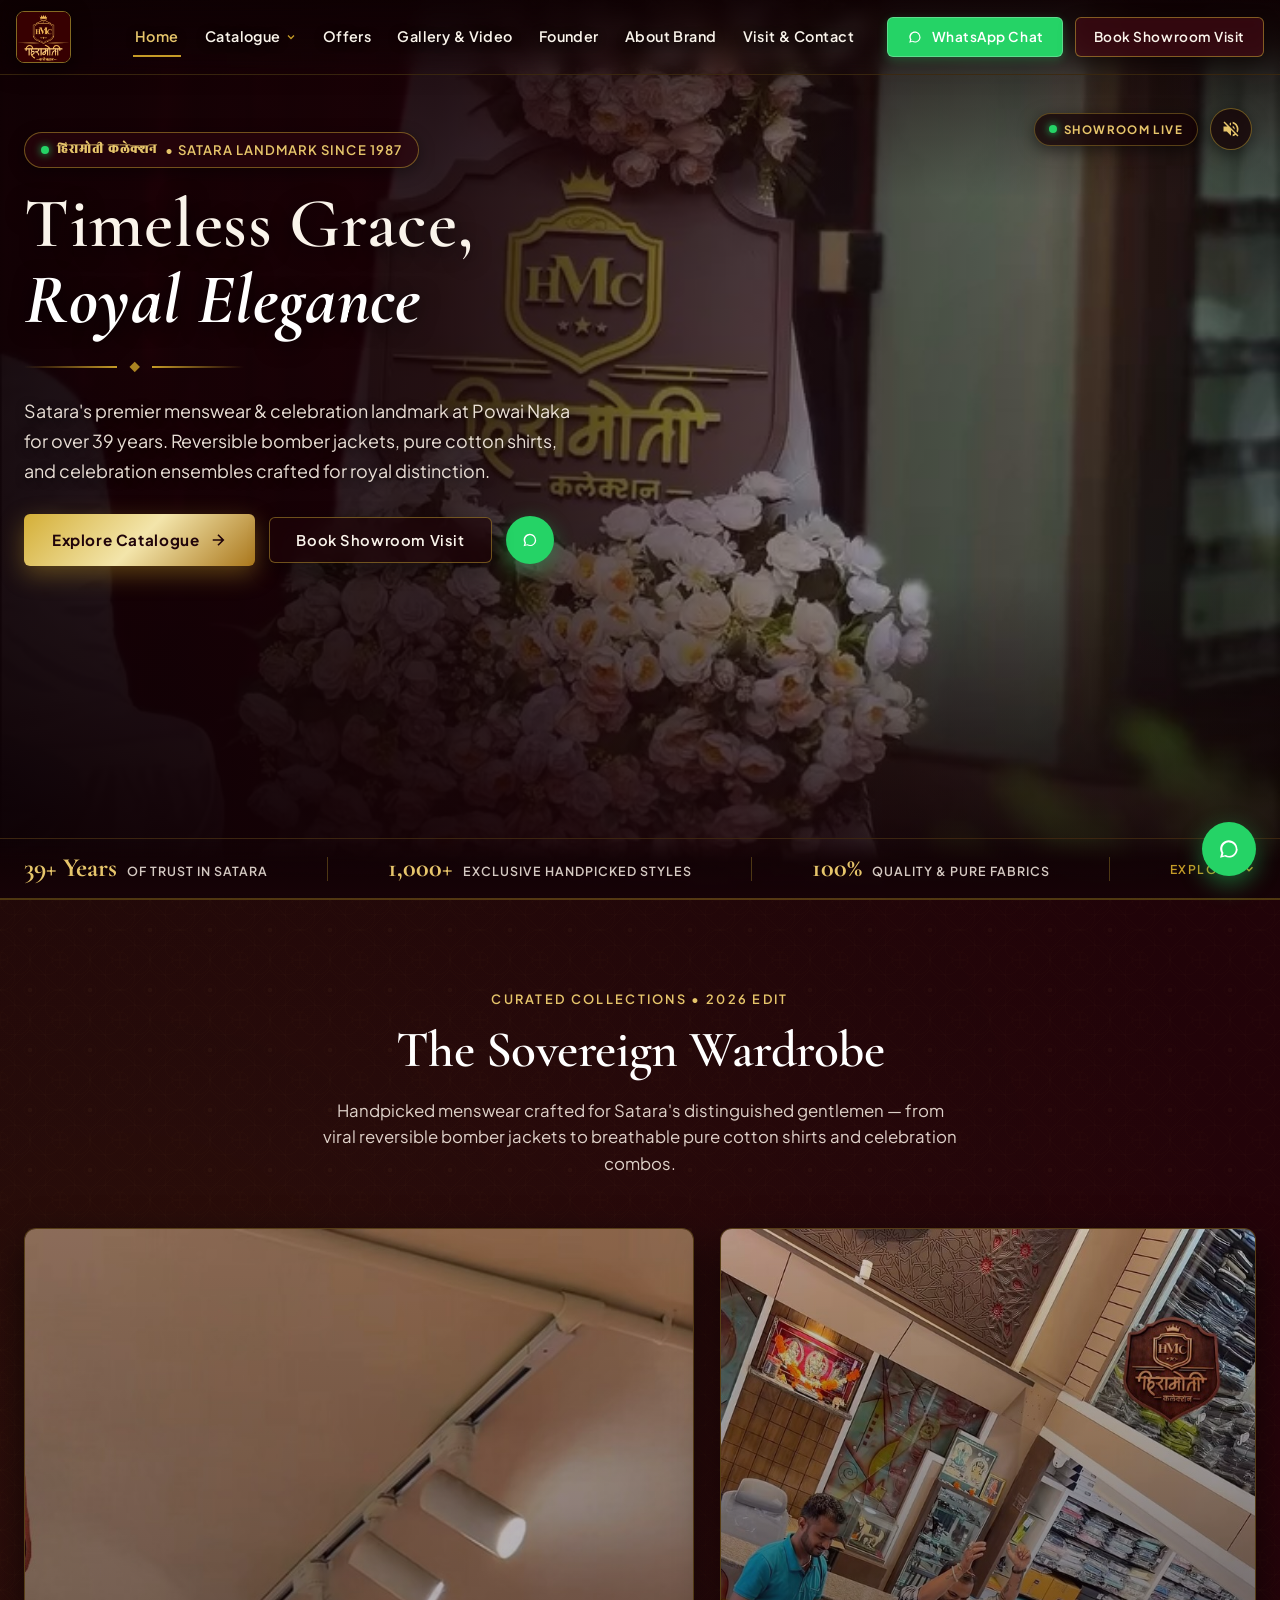
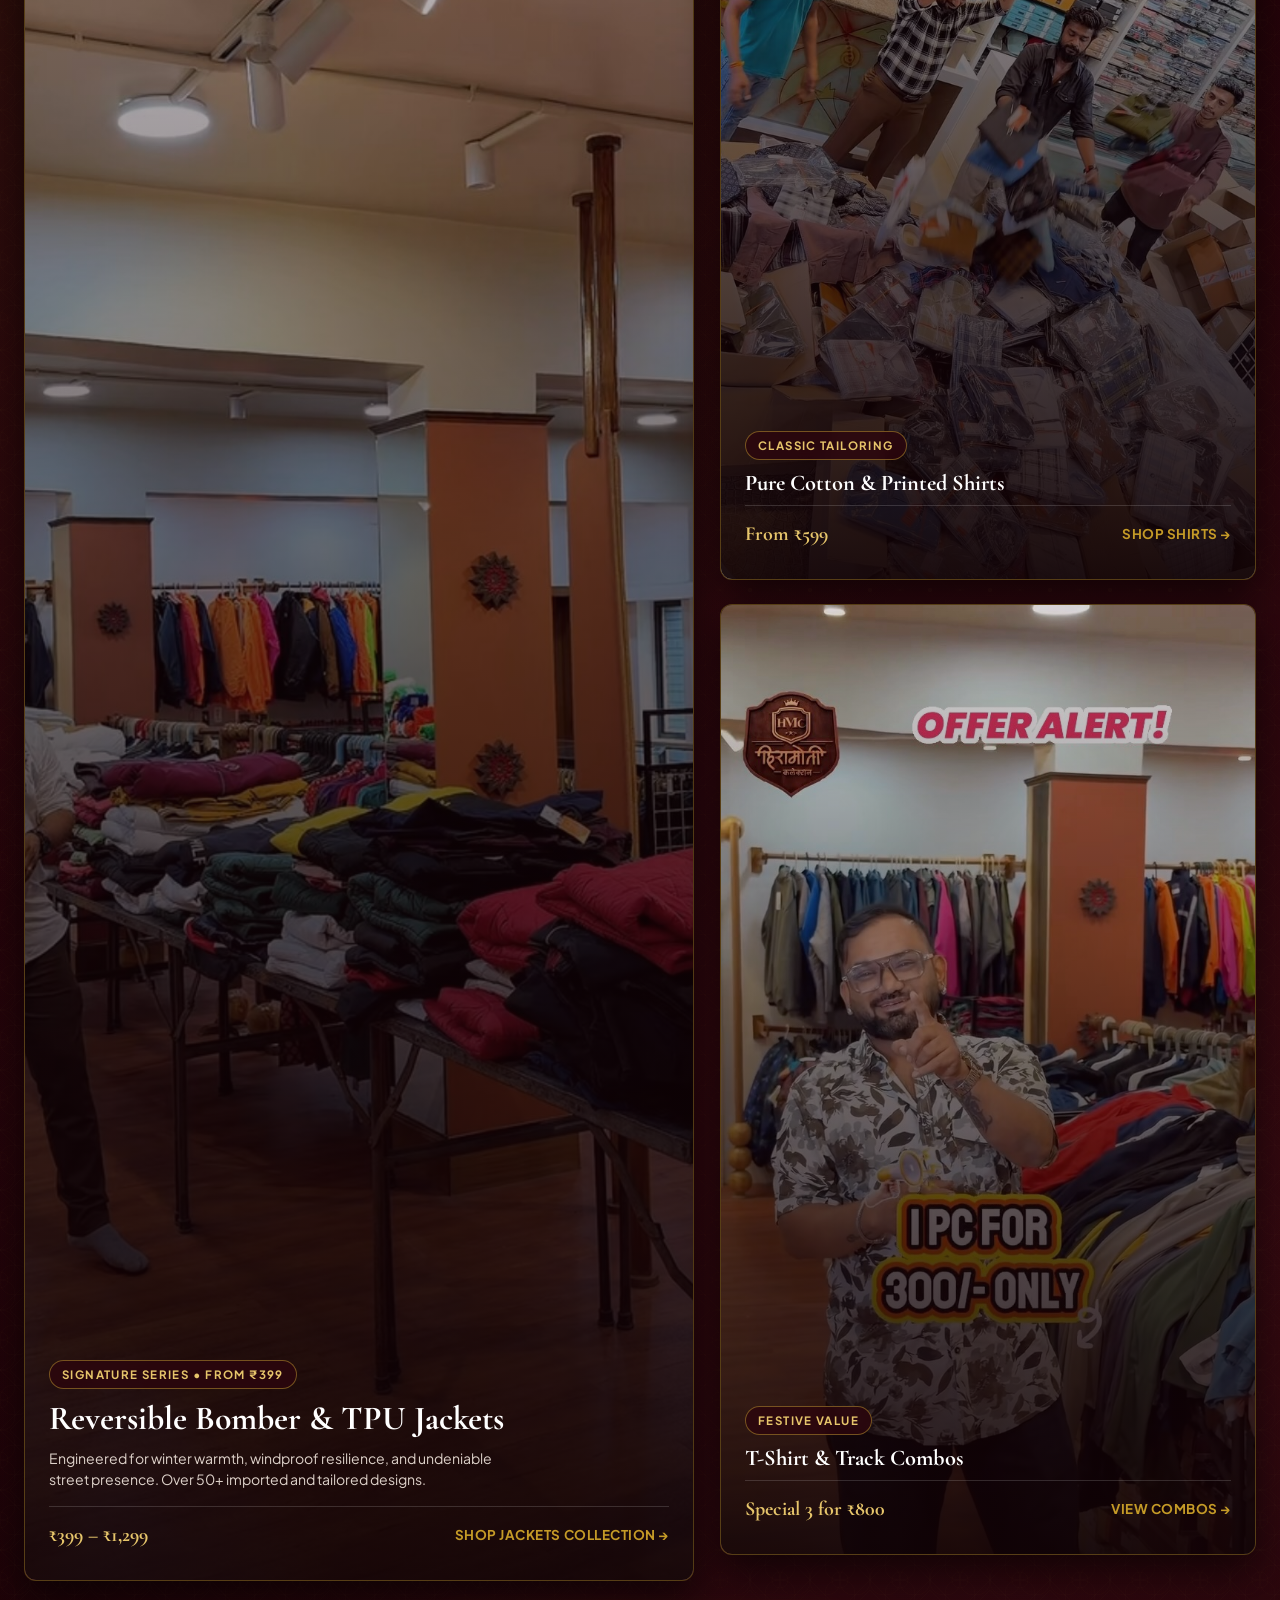
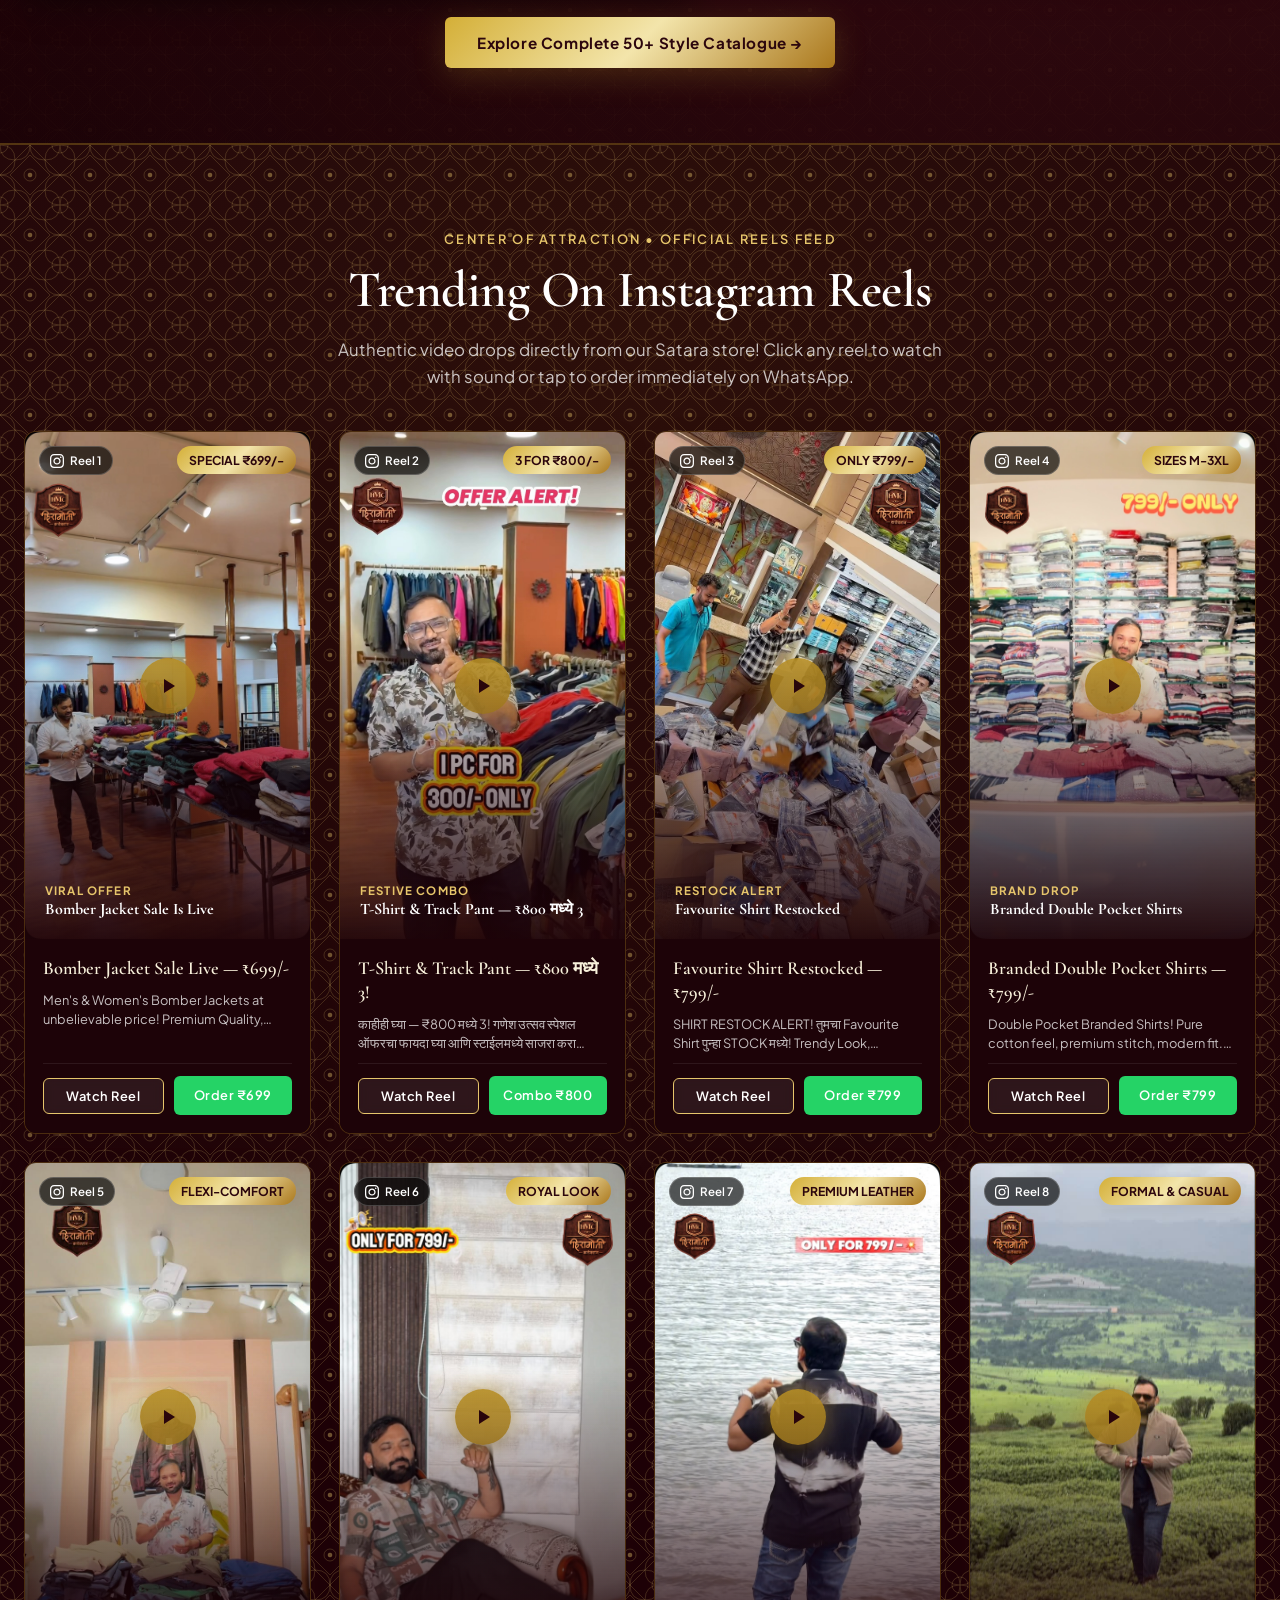
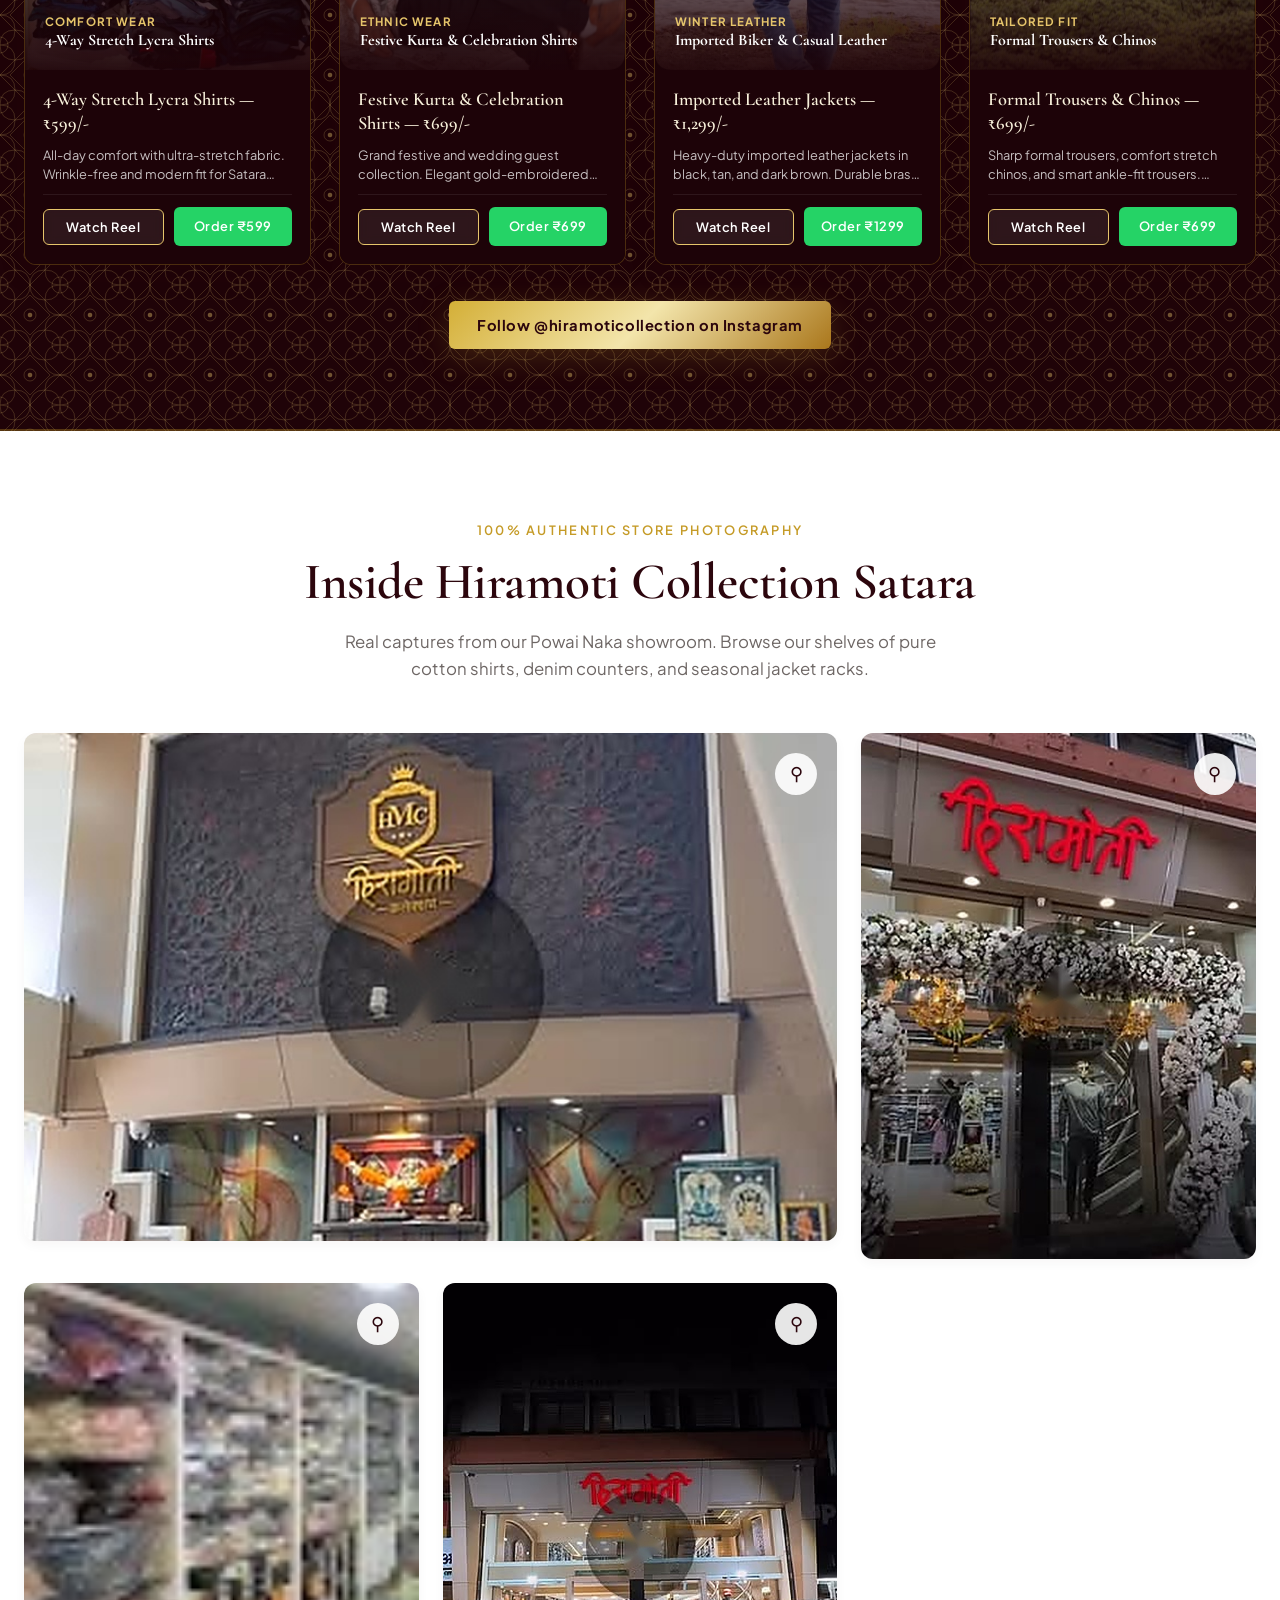
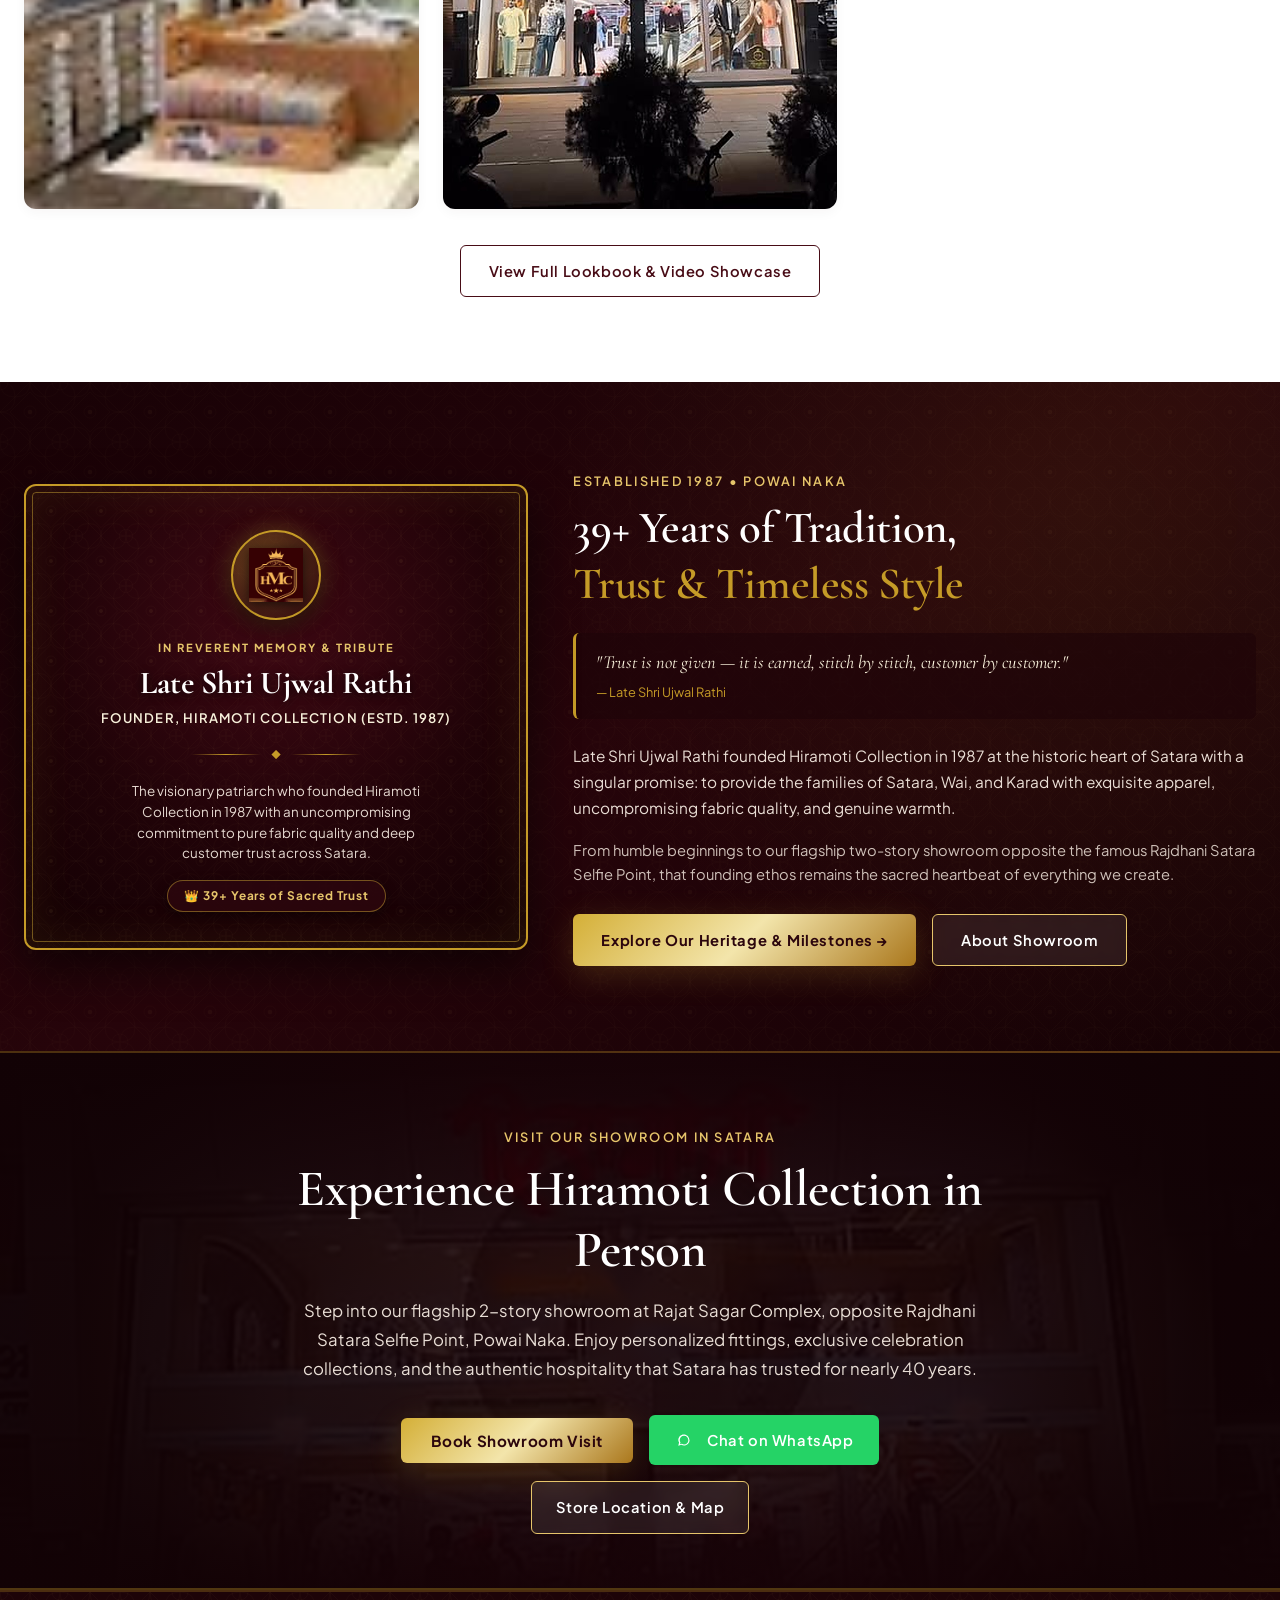
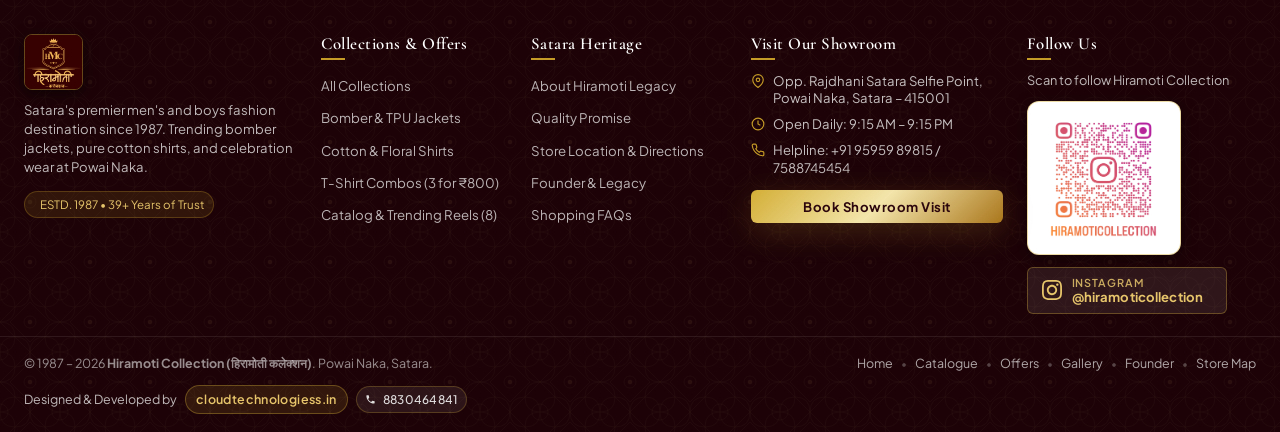
==== commit 50684943: "final commit" ====
--- a/index.html
+++ b/index.html
@@ -68,7 +68,8 @@
       <div class="header-actions">
         <a href="https://wa.me/919595989815?text=Hello%20Hiramoti%20Collection%20Satara!%20I%20want%20to%20inquire%20about%20your%20latest%20jackets%20and%20shirts." target="_blank" rel="noopener" class="btn btn-whatsapp">
           <svg width="18" height="18" viewBox="0 0 24 24" fill="currentColor"><path d="M12.031 6.172c-3.181 0-5.767 2.586-5.768 5.766-.001 1.298.38 2.27 1.019 3.287l-.711 2.598 2.664-.699c.971.53 1.83.81 2.802.81 3.181 0 5.767-2.587 5.768-5.766.001-3.182-2.586-5.768-5.774-5.768zm7.391 5.766c-.001 4.075-3.316 7.39-7.391 7.39-1.282 0-2.485-.333-3.535-.916l-4.148 1.088 1.107-4.045c-.682-1.12-1.045-2.417-1.045-3.517 0-4.076 3.315-7.391 7.391-7.391 4.076 0 7.392 3.315 7.392 7.391z"/></svg>
-          WhatsApp Chat
+          <span class="wa-text-full">WhatsApp Chat</span>
+          <span class="wa-text-short">WhatsApp</span>
         </a>
         <button type="button" class="btn btn-hero-cta header-cta" onclick="openBookVisitModal()">Book Showroom Visit</button>
         <button class="mobile-toggle" aria-label="Open Navigation Menu">
@@ -667,27 +668,27 @@
             </div>
           </div>
 
-          <div>
-            <span class="eyebrow" style="color: var(--color-gold-light);">ESTABLISHED 1987 • POWAI NAKA</span>
-            <h2 class="section-title" style="color: #FFFFFF; font-size: clamp(2rem, 3.5vw, 2.8rem);">
+          <div class="editorial-heritage-content">
+            <span class="eyebrow heritage-eyebrow">ESTABLISHED 1987 • POWAI NAKA</span>
+            <h2 class="section-title heritage-title">
               39+ Years of Tradition, <br><span class="font-serif italic" style="color: var(--color-gold);">Trust &amp; Timeless Style</span>
             </h2>
 
-            <div style="margin: 20px 0 24px; padding: 16px 20px; background: rgba(30, 4, 9, 0.65); border-left: 3px solid var(--color-gold); border-radius: var(--radius-sm);">
-              <p style="font-family: var(--font-serif); font-size: 1.15rem; font-style: italic; color: var(--color-gold-pale); line-height: 1.5; margin: 0;">
+            <div class="heritage-quote-card">
+              <p class="heritage-quote-text">
                 "Trust is not given — it is earned, stitch by stitch, customer by customer."
               </p>
-              <span style="font-size: 0.8rem; color: var(--color-gold); margin-top: 6px; display: block;">— Late Shri Ujwal Rathi</span>
-            </div>
-
-            <p style="font-size: 0.96rem; color: rgba(255, 245, 235, 0.90); line-height: 1.7; margin-bottom: 16px;">
+              <span class="heritage-quote-author">— Late Shri Ujwal Rathi</span>
+            </div>
+
+            <p class="heritage-body-p">
               Late Shri Ujwal Rathi founded Hiramoti Collection in 1987 at the historic heart of Satara with a singular promise: to provide the families of Satara, Wai, and Karad with exquisite apparel, uncompromising fabric quality, and genuine warmth.
             </p>
-            <p style="font-size: 0.92rem; color: rgba(255, 245, 235, 0.78); line-height: 1.65; margin-bottom: 28px;">
+            <p class="heritage-body-p heritage-body-sub">
               From humble beginnings to our flagship two-story showroom opposite the famous Rajdhani Satara Selfie Point, that founding ethos remains the sacred heartbeat of everything we create.
             </p>
 
-            <div style="display: flex; gap: 16px; flex-wrap: wrap;">
+            <div class="heritage-btn-group">
               <a href="founder.html" class="btn btn-gold">
                 Explore Our Heritage &amp; Milestones →
               </a>
--- a/css/style.css
+++ b/css/style.css
@@ -683,6 +683,19 @@
   box-shadow: 0 3px 10px rgba(37, 211, 102, 0.25);
 }
 
+.wa-text-short {
+  display: none;
+}
+
+@media (max-width: 480px) {
+  .wa-text-full {
+    display: none;
+  }
+  .wa-text-short {
+    display: inline;
+  }
+}
+
 .header-actions .btn-whatsapp:hover {
   background: var(--color-whatsapp-dark);
   color: #ffffff !important;
@@ -707,9 +720,36 @@
 
 .mobile-toggle {
   display: none;
-  font-size: 1.5rem;
+  align-items: center;
+  justify-content: center;
+  width: 40px;
+  height: 40px;
+  padding: 0;
+  border-radius: 8px;
+  background: rgba(72, 12, 22, 0.08);
+  border: 1.5px solid rgba(197, 155, 39, 0.50);
+  color: var(--color-burgundy);
+  box-shadow: 0 2px 8px rgba(44, 6, 13, 0.08);
+  cursor: pointer;
+  transition: all var(--transition-fast);
+  flex-shrink: 0;
+  box-sizing: border-box;
+}
+
+.mobile-toggle:hover,
+.mobile-toggle:active {
+  background: rgba(72, 12, 22, 0.16);
+  border-color: var(--color-gold);
   color: var(--color-burgundy-dark);
-  padding: 8px;
+}
+
+.mobile-toggle svg {
+  width: 22px;
+  height: 22px;
+  stroke: currentColor;
+  stroke-width: 2.3;
+  stroke-linecap: round;
+  display: block;
 }
 
 /* Mobile Drawer */
@@ -2921,20 +2961,41 @@
     display: none;
   }
   .site-header {
-    height: 68px;
+    height: 70px;
   }
   .header-container {
-    height: 68px;
-    padding: 0 14px;
+    height: 70px;
+    padding: 0 16px;
+    display: flex;
+    align-items: center;
+    justify-content: space-between;
+  }
+  .brand-logo {
+    margin-right: 0 !important;
+    display: flex;
+    align-items: center;
+  }
+  .brand-logo-img {
+    height: 44px;
+    width: auto;
+    max-width: 160px;
+    object-fit: contain;
   }
   .header-actions {
-    gap: 8px;
+    display: flex;
+    align-items: center;
+    gap: 10px;
+    margin: 0;
   }
   .header-actions .btn-whatsapp {
-    height: 36px;
-    padding: 0 12px !important;
-    font-size: 0.80rem !important;
+    height: 40px;
+    padding: 0 14px !important;
+    font-size: 0.82rem !important;
+    font-weight: 700;
     gap: 6px;
+    border-radius: 8px;
+    white-space: nowrap;
+    box-shadow: 0 3px 12px rgba(37, 211, 102, 0.35);
   }
   .brand-emblem {
     width: 36px;
@@ -2954,13 +3015,13 @@
     display: none !important;
   }
   .mobile-toggle {
-    display: flex;
+    display: inline-flex;
     align-items: center;
     justify-content: center;
     width: 40px;
     height: 40px;
-    border-radius: var(--radius-sm);
-    background: rgba(72, 12, 22, 0.06);
+    border-radius: 8px;
+    flex-shrink: 0;
   }
   
   /* Hero on Mobile - Zero Gap & Balanced Layout */
@@ -4613,46 +4674,64 @@
    FINE-TUNED RESPONSIVENESS & BASELINE ALIGNMENT (<= 430px down to 320px)
    ========================================================================== */
 @media (max-width: 430px) {
+  .header-container {
+    padding: 0 14px;
+  }
   .brand-logo {
-    margin-right: 8px;
+    margin-right: 0 !important;
   }
   .brand-logo-img {
     height: 42px;
-    max-width: 155px;
+    max-width: 150px;
   }
   .header-actions {
-    gap: 6px;
+    gap: 8px;
   }
   .header-actions .btn-whatsapp {
-    height: 35px;
-    padding: 0 10px !important;
-    font-size: 0.76rem !important;
+    height: 38px;
+    padding: 0 11px !important;
+    font-size: 0.78rem !important;
     gap: 5px;
+    border-radius: 8px;
   }
   .mobile-toggle {
-    width: 35px;
-    height: 35px;
-    padding: 6px;
-  }
-}
-
-@media (max-width: 350px) {
+    width: 38px;
+    height: 38px;
+    padding: 0;
+    border-radius: 8px;
+  }
+  .mobile-toggle svg {
+    width: 20px;
+    height: 20px;
+  }
+}
+
+@media (max-width: 360px) {
   .header-container {
-    padding: 0 8px;
+    padding: 0 10px;
   }
   .brand-logo-img {
     height: 38px;
     max-width: 130px;
   }
+  .header-actions {
+    gap: 6px;
+  }
   .header-actions .btn-whatsapp {
-    height: 34px;
-    padding: 0 7px !important;
-    font-size: 0.72rem !important;
+    height: 36px;
+    padding: 0 9px !important;
+    font-size: 0.74rem !important;
     gap: 4px;
+    border-radius: 7px;
   }
   .mobile-toggle {
-    width: 34px;
-    height: 34px;
+    width: 36px;
+    height: 36px;
+    border-radius: 7px;
+  }
+  .mobile-toggle svg {
+    width: 19px;
+    height: 19px;
   }
   .footer-qr-img {
     width: 120px;
@@ -4677,6 +4756,22 @@
   backdrop-filter: blur(8px);
   -webkit-backdrop-filter: blur(8px);
   transition: background 0.35s ease, border-color 0.35s ease, box-shadow 0.35s ease, height 0.35s ease;
+}
+
+.site-header.cinema-header .mobile-toggle {
+  background: rgba(44, 6, 13, 0.75);
+  border: 1.5px solid rgba(212, 175, 55, 0.70);
+  color: #F8E7C9;
+  box-shadow: 0 2px 10px rgba(0, 0, 0, 0.5), inset 0 0 8px rgba(212, 175, 55, 0.15);
+}
+
+.site-header.cinema-header .mobile-toggle:hover,
+.site-header.cinema-header .mobile-toggle:active {
+  background: rgba(212, 175, 55, 0.28);
+  border-color: #E6C56B;
+  color: #FFFFFF;
+  box-shadow: 0 4px 16px rgba(212, 175, 55, 0.4);
+  transform: translateY(-1px);
 }
 
 .site-header.cinema-header.scrolled-cinema {
@@ -5246,6 +5341,68 @@
   z-index: 2;
 }
 
+.editorial-heritage-content {
+  text-align: left;
+}
+
+.heritage-eyebrow {
+  color: var(--color-gold-light);
+  display: inline-block;
+  margin-bottom: 8px;
+}
+
+.heritage-title {
+  color: #FFFFFF;
+  font-size: clamp(2rem, 3.5vw, 2.8rem);
+  line-height: 1.25;
+  margin-bottom: 16px;
+}
+
+.heritage-quote-card {
+  margin: 20px 0 24px;
+  padding: 16px 20px;
+  background: rgba(30, 4, 9, 0.65);
+  border-left: 3px solid var(--color-gold);
+  border-radius: var(--radius-sm);
+  text-align: left;
+}
+
+.heritage-quote-text {
+  font-family: var(--font-serif);
+  font-size: 1.15rem;
+  font-style: italic;
+  color: var(--color-gold-pale);
+  line-height: 1.5;
+  margin: 0;
+}
+
+.heritage-quote-author {
+  font-size: 0.8rem;
+  color: var(--color-gold);
+  margin-top: 6px;
+  display: block;
+}
+
+.heritage-body-p {
+  font-size: 0.96rem;
+  color: rgba(255, 245, 235, 0.90);
+  line-height: 1.7;
+  margin-bottom: 16px;
+}
+
+.heritage-body-sub {
+  font-size: 0.92rem;
+  color: rgba(255, 245, 235, 0.78);
+  line-height: 1.65;
+  margin-bottom: 28px;
+}
+
+.heritage-btn-group {
+  display: flex;
+  gap: 16px;
+  flex-wrap: wrap;
+}
+
 .founder-cinema-frame {
   position: relative;
   border-radius: var(--radius-md);
@@ -5290,7 +5447,7 @@
 /* 5. Showroom Cinema Experience Section */
 .showroom-cinema-section {
   position: relative;
-  padding: 100px 0;
+  padding: 70px 0 54px;
   overflow: hidden;
   background-color: #120104;
   border-bottom: 2px solid rgba(197, 155, 39, 0.35);
@@ -5379,7 +5536,7 @@
     object-position: 68% center;
   }
   .hero-cinema-content-wrap {
-    padding-top: calc(var(--header-height) + 14px);
+    padding-top: calc(var(--header-height) + 58px);
     padding-bottom: 12px;
   }
   .hero-cinema-content {
@@ -5388,9 +5545,13 @@
   }
   .hero-cinema-badge {
     font-size: 0.72rem;
-    padding: 5px 12px;
-    margin-bottom: 10px;
+    padding: 5px 14px;
+    margin-top: 0;
+    margin-bottom: 14px;
     justify-content: center;
+    max-width: 100%;
+    box-sizing: border-box;
+    white-space: nowrap;
   }
   .hero-cinema-title {
     font-size: 2.15rem;
@@ -5430,15 +5591,30 @@
     font-weight: 600;
   }
 
-  /* Sound toggle placed neatly in top right away from actions & bottom strip */
+  /* Sound toggle placed neatly in dedicated top right slot above hero content */
   .hero-video-controls-wrap {
-    top: calc(var(--header-height) + 12px);
+    top: calc(var(--header-height) + 8px);
     bottom: auto;
-    right: 14px;
-    z-index: 6;
+    right: 16px;
+    z-index: 10;
+    display: flex;
+    align-items: center;
+    gap: 8px;
   }
   .hero-live-badge {
     display: none;
+  }
+  .video-sound-toggle-luxury {
+    width: 36px;
+    height: 36px;
+    background: rgba(26, 3, 7, 0.85);
+    border: 1.5px solid rgba(212, 175, 55, 0.65);
+    color: #F8E7C9;
+    box-shadow: 0 4px 14px rgba(0, 0, 0, 0.6);
+  }
+  .video-sound-toggle-luxury svg {
+    width: 17px;
+    height: 17px;
   }
 
   /* CENTERED "39+ YEARS OF TRUST IN SATARA" BOTTOM STRIP WITH TIGHT GAP */
@@ -5495,6 +5671,66 @@
   .editorial-card-featured .editorial-title {
     font-size: 1.55rem;
   }
+  /* Center align founder heritage story on mobile */
+  .editorial-heritage-section {
+    padding: 44px 0 38px;
+  }
+  .editorial-heritage-grid {
+    grid-template-columns: 1fr;
+    gap: 28px;
+  }
+  .editorial-heritage-content {
+    text-align: center;
+  }
+  .heritage-eyebrow {
+    display: block;
+    text-align: center;
+    margin: 0 auto 8px auto;
+  }
+  .heritage-title {
+    text-align: center;
+    font-size: clamp(1.65rem, 5.5vw, 2.15rem);
+  }
+  .heritage-quote-card {
+    text-align: center;
+    border-left: 3px solid var(--color-gold);
+    border-right: 3px solid var(--color-gold);
+    margin: 18px auto 22px auto;
+    padding: 16px 20px;
+    max-width: 480px;
+  }
+  .heritage-quote-text {
+    text-align: center;
+  }
+  .heritage-quote-author {
+    text-align: center;
+  }
+  .heritage-body-p {
+    text-align: center;
+    max-width: 520px;
+    margin-left: auto;
+    margin-right: auto;
+  }
+  .heritage-btn-group {
+    justify-content: center;
+  }
+
+  /* Compact showroom cinema section to eliminate unnecessary space above footer */
+  .showroom-cinema-section {
+    padding: 38px 0 20px;
+  }
+  .showroom-cinema-content .section-title {
+    font-size: clamp(1.75rem, 5.5vw, 2.2rem);
+    margin-bottom: 12px;
+  }
+  .showroom-cinema-content p {
+    font-size: 0.94rem;
+    line-height: 1.6;
+    margin-bottom: 22px;
+  }
+  .showroom-actions {
+    gap: 10px;
+  }
 }
 
 @media (max-width: 430px) {
@@ -5506,6 +5742,13 @@
   }
   .strip-stat-item .stat-label {
     font-size: 0.74rem;
+  }
+  .showroom-cinema-section {
+    padding: 32px 0 16px;
+  }
+  .showroom-actions .btn {
+    width: 100%;
+    max-width: 320px;
   }
 }
 
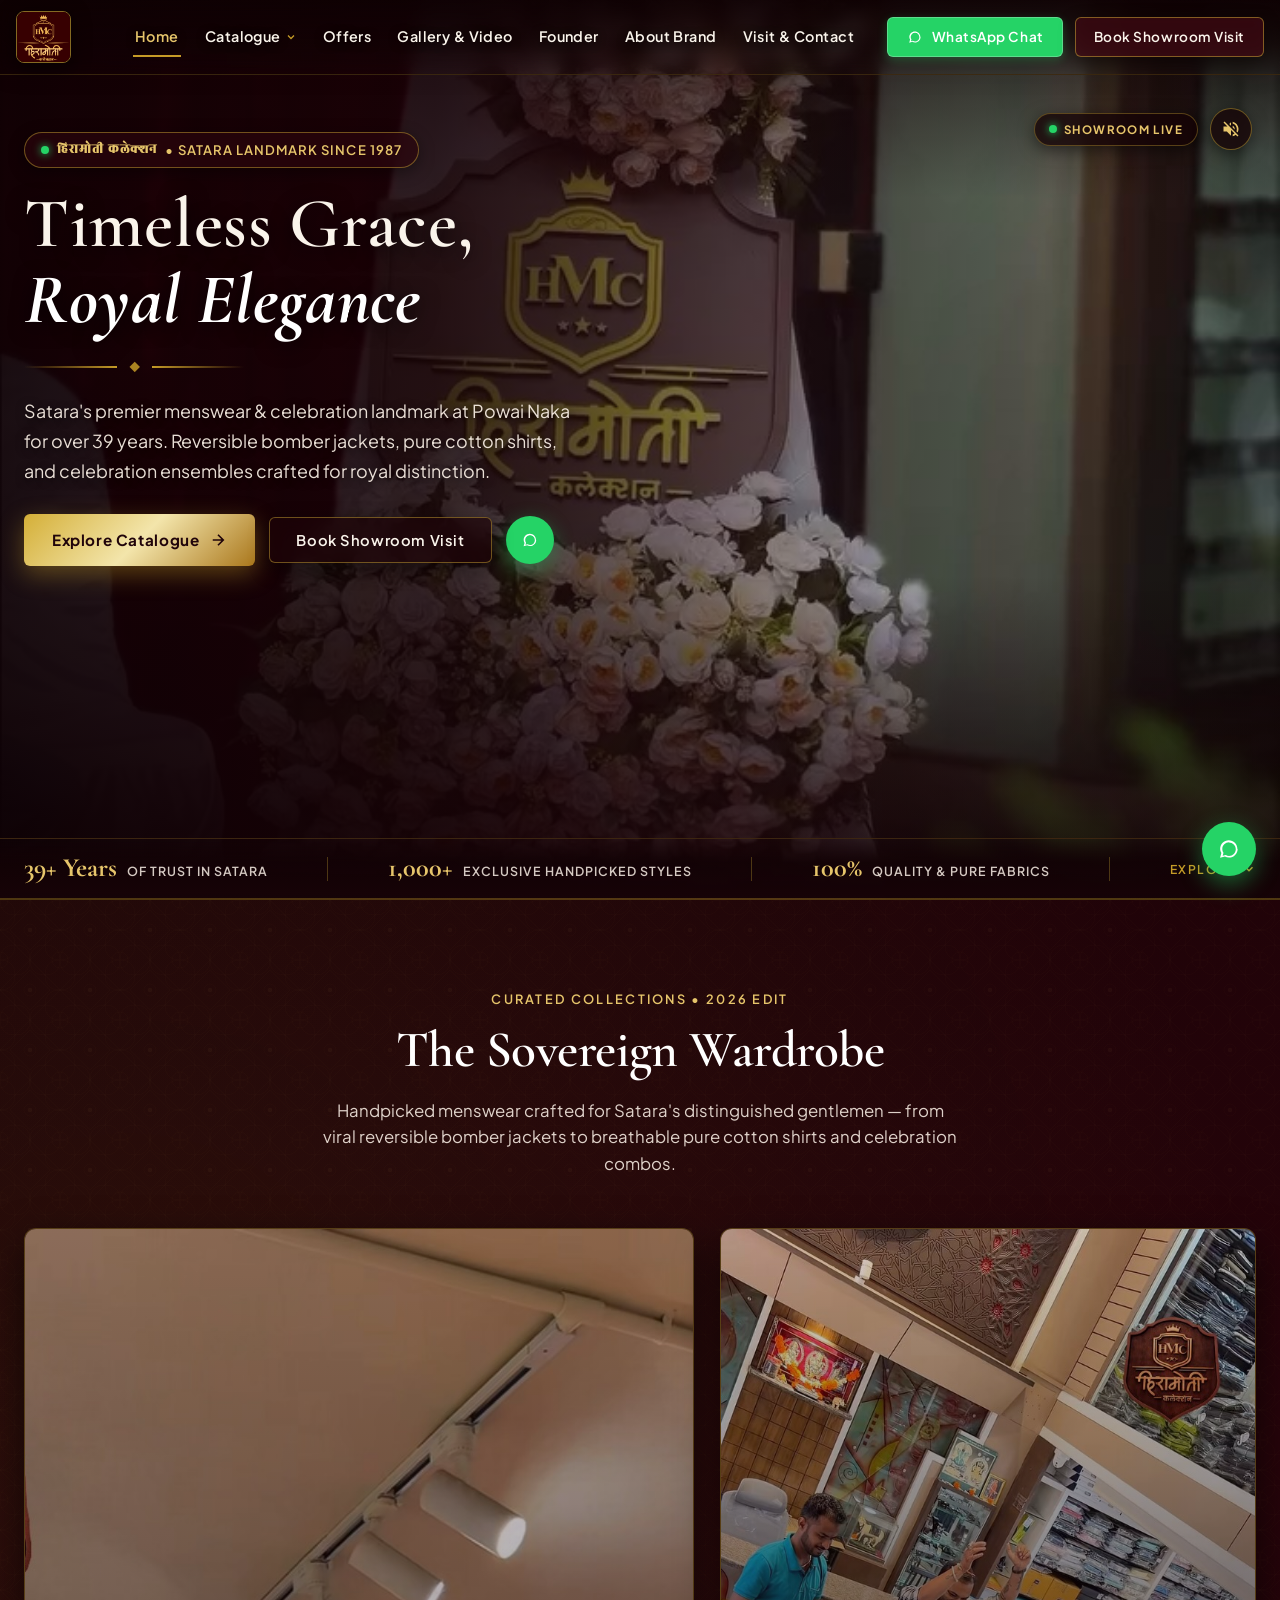
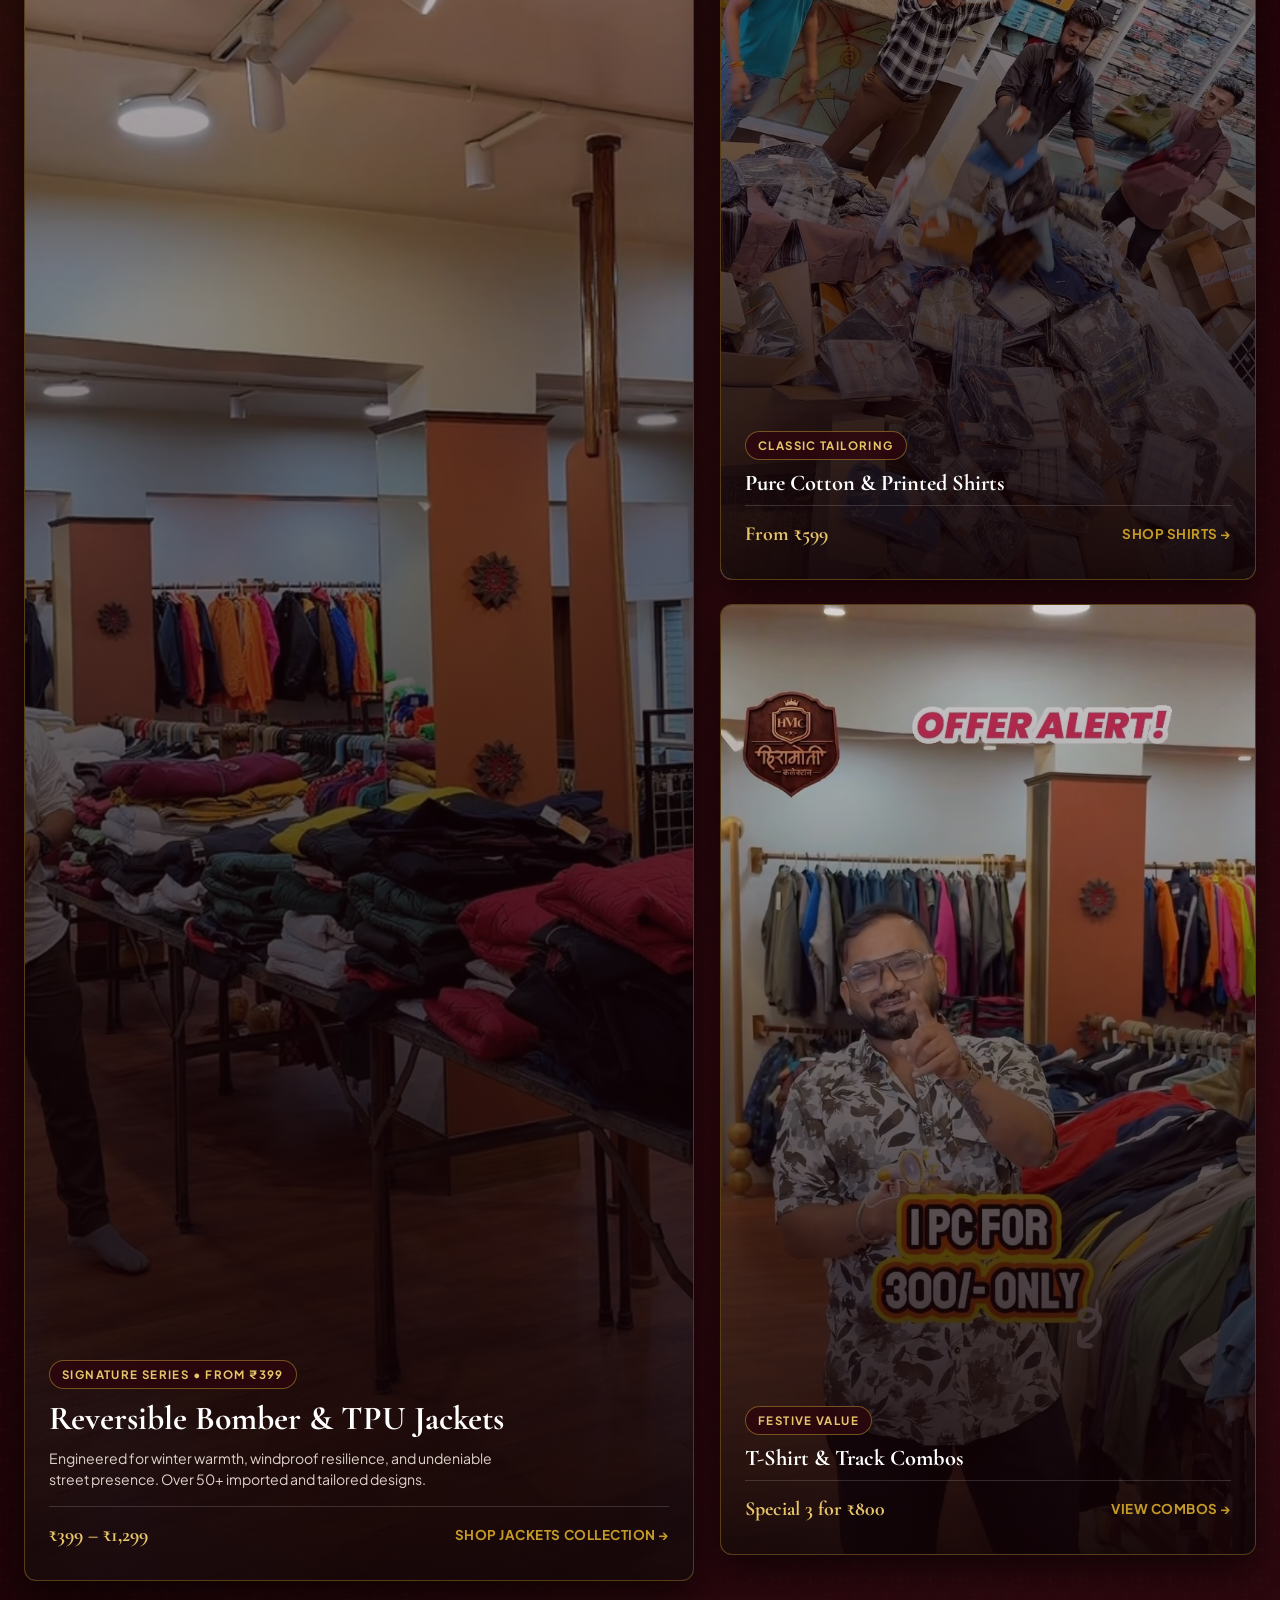
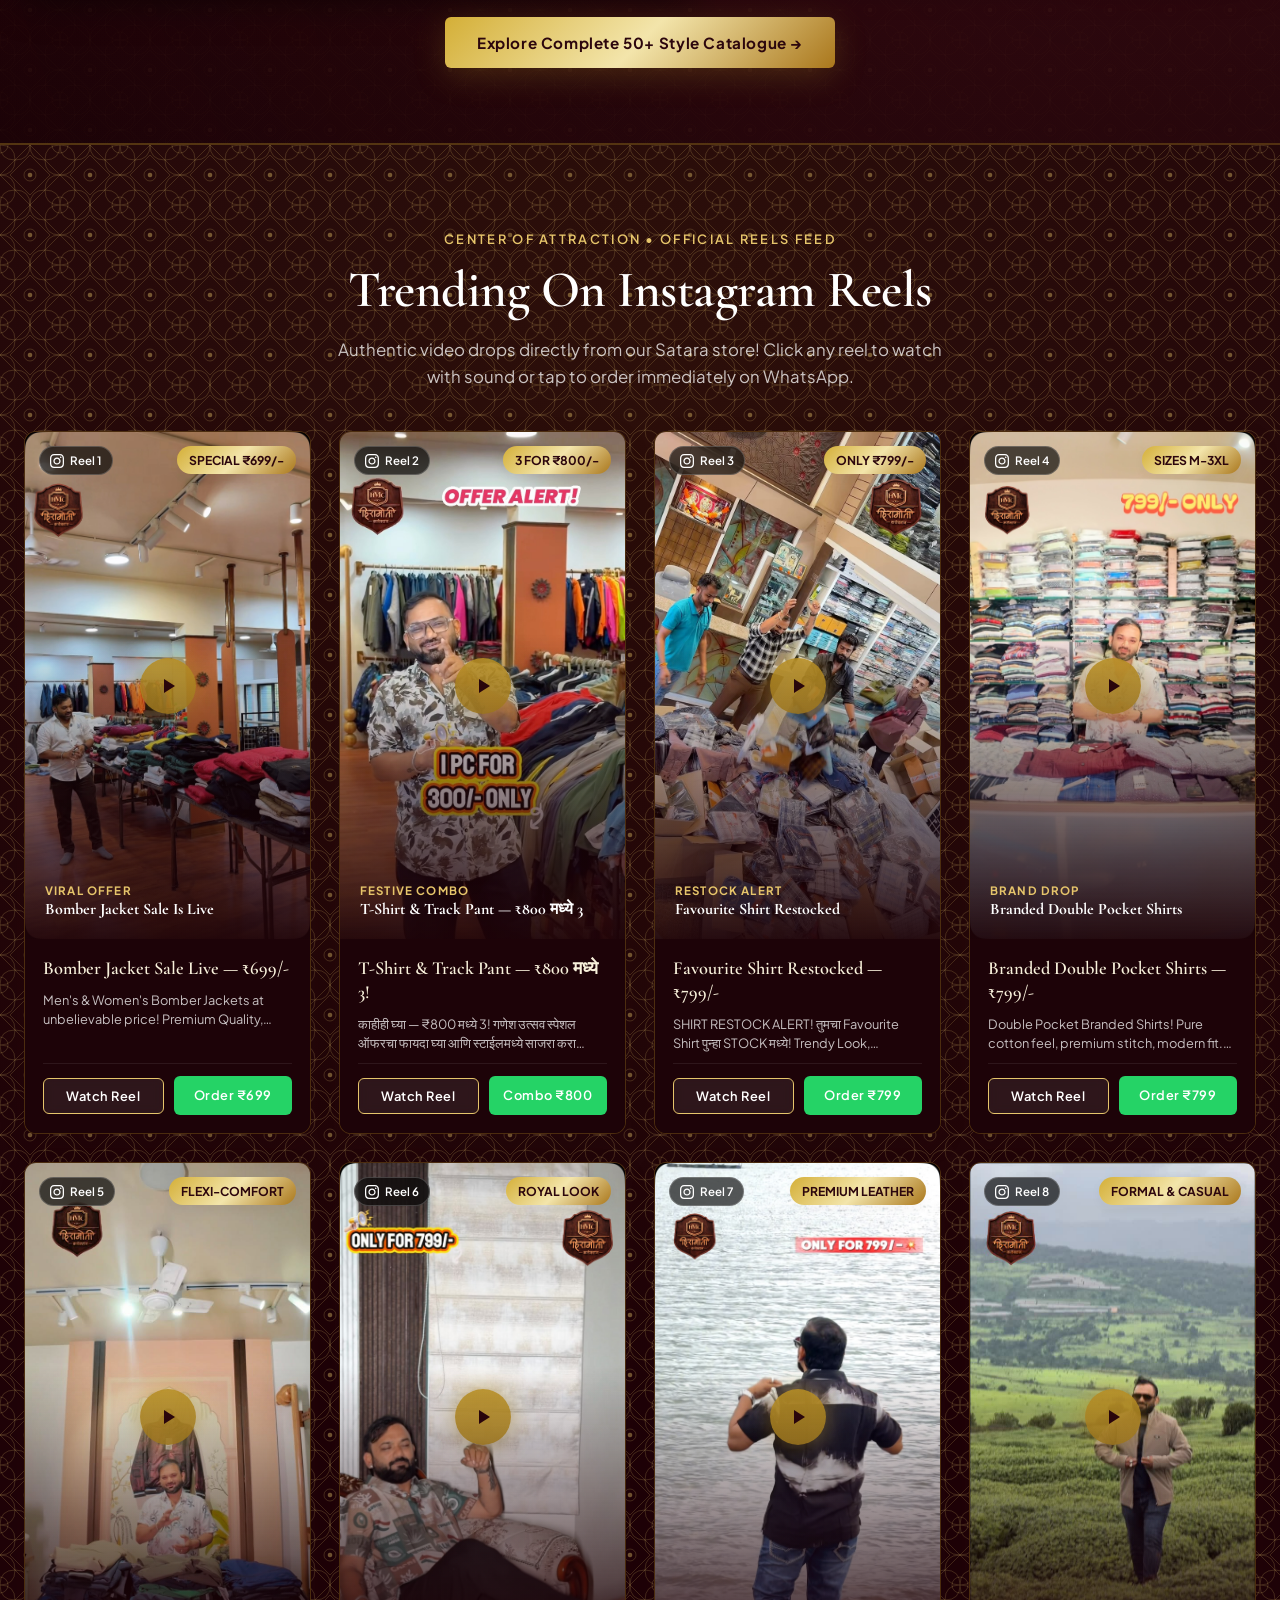
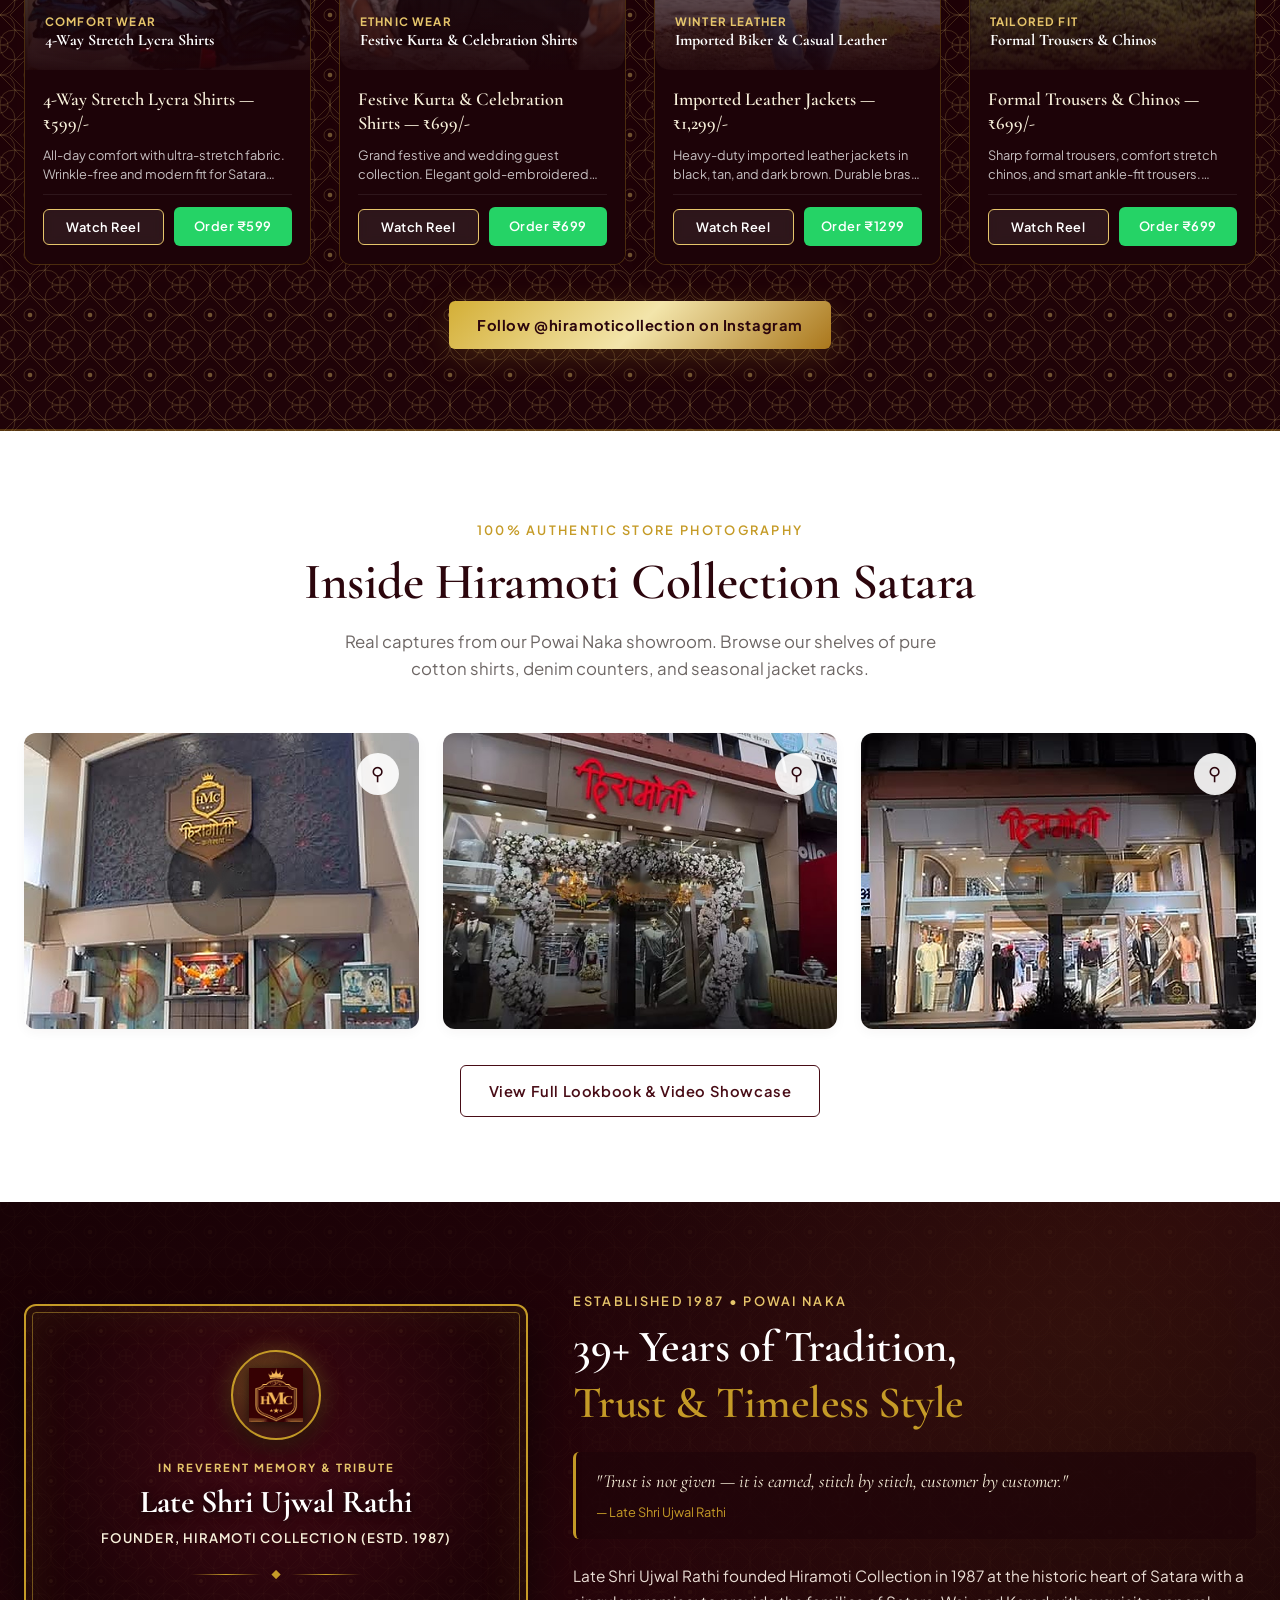
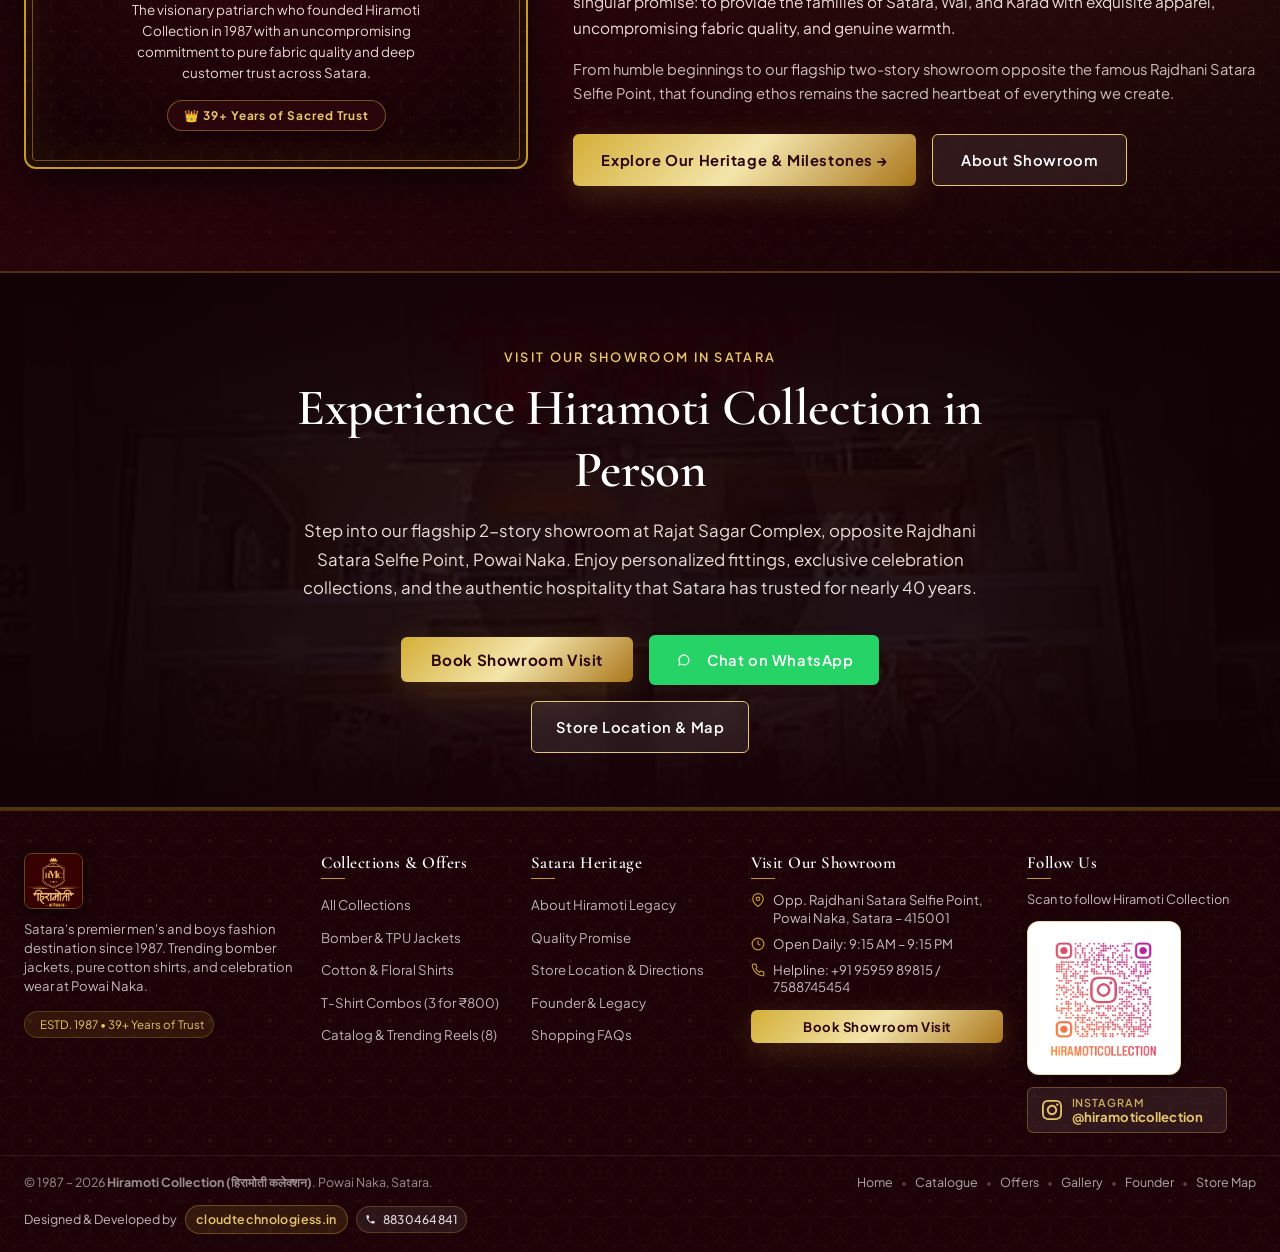
==== commit cca0036c: "final commit" ====
--- a/index.html
+++ b/index.html
@@ -592,7 +592,7 @@
 
         <div class="gallery-grid">
           <!-- Real Store Interior Reception -->
-          <div class="gallery-item wide" onclick="openLightbox('assets/images/hiramoti_interior_reception.jpg', 'Grand Showroom Reception & Royal HMC Plaque', 'Opp. Rajdhani Satara Selfie Point, Powai Naka Satara')">
+          <div class="gallery-item" onclick="openLightbox('assets/images/hiramoti_interior_reception.jpg', 'Grand Showroom Reception & Royal HMC Plaque', 'Opp. Rajdhani Satara Selfie Point, Powai Naka Satara')">
             <img src="assets/images/hiramoti_interior_reception.jpg" alt="Hiramoti Collection Grand Reception" loading="lazy">
             <span class="gallery-zoom-icon">&#9906;</span>
             <div class="gallery-hover-info">
@@ -608,16 +608,6 @@
             <div class="gallery-hover-info">
               <h4>Showroom Entrance &amp; Signboard</h4>
               <p>Iconic red neon sign &amp; floral archway</p>
-            </div>
-          </div>
-
-          <!-- Real Shirts Section -->
-          <div class="gallery-item" onclick="openLightbox('assets/images/real_store_shirts.jpg', 'Branded Cotton & Lycra Shirts Shelf', 'Over 500+ fresh formal and printed shirt pieces')">
-            <img src="assets/images/real_store_shirts.jpg" alt="Branded Cotton Shirts Shelf" loading="lazy">
-            <span class="gallery-zoom-icon">&#9906;</span>
-            <div class="gallery-hover-info">
-              <h4>Branded Cotton &amp; Lycra Shirts</h4>
-              <p>Available in sizes M to 3XL • Starting ₹599</p>
             </div>
           </div>
 
--- a/css/style.css
+++ b/css/style.css
@@ -1777,6 +1777,15 @@
   display: grid;
   grid-template-columns: repeat(auto-fill, minmax(320px, 1fr));
   gap: 24px;
+}
+
+@media (min-width: 992px) {
+  .gallery-section .gallery-grid {
+    grid-template-columns: repeat(3, 1fr);
+  }
+  .gallery-section .gallery-item {
+    aspect-ratio: 4/3;
+  }
 }
 
 .gallery-item {
@@ -5715,6 +5724,15 @@
     justify-content: center;
   }
 
+  /* Real Store Photography Gallery Mobile Grid */
+  .gallery-grid {
+    grid-template-columns: 1fr;
+    gap: 18px;
+  }
+  .gallery-item {
+    aspect-ratio: 16/11;
+  }
+
   /* Compact showroom cinema section to eliminate unnecessary space above footer */
   .showroom-cinema-section {
     padding: 38px 0 20px;
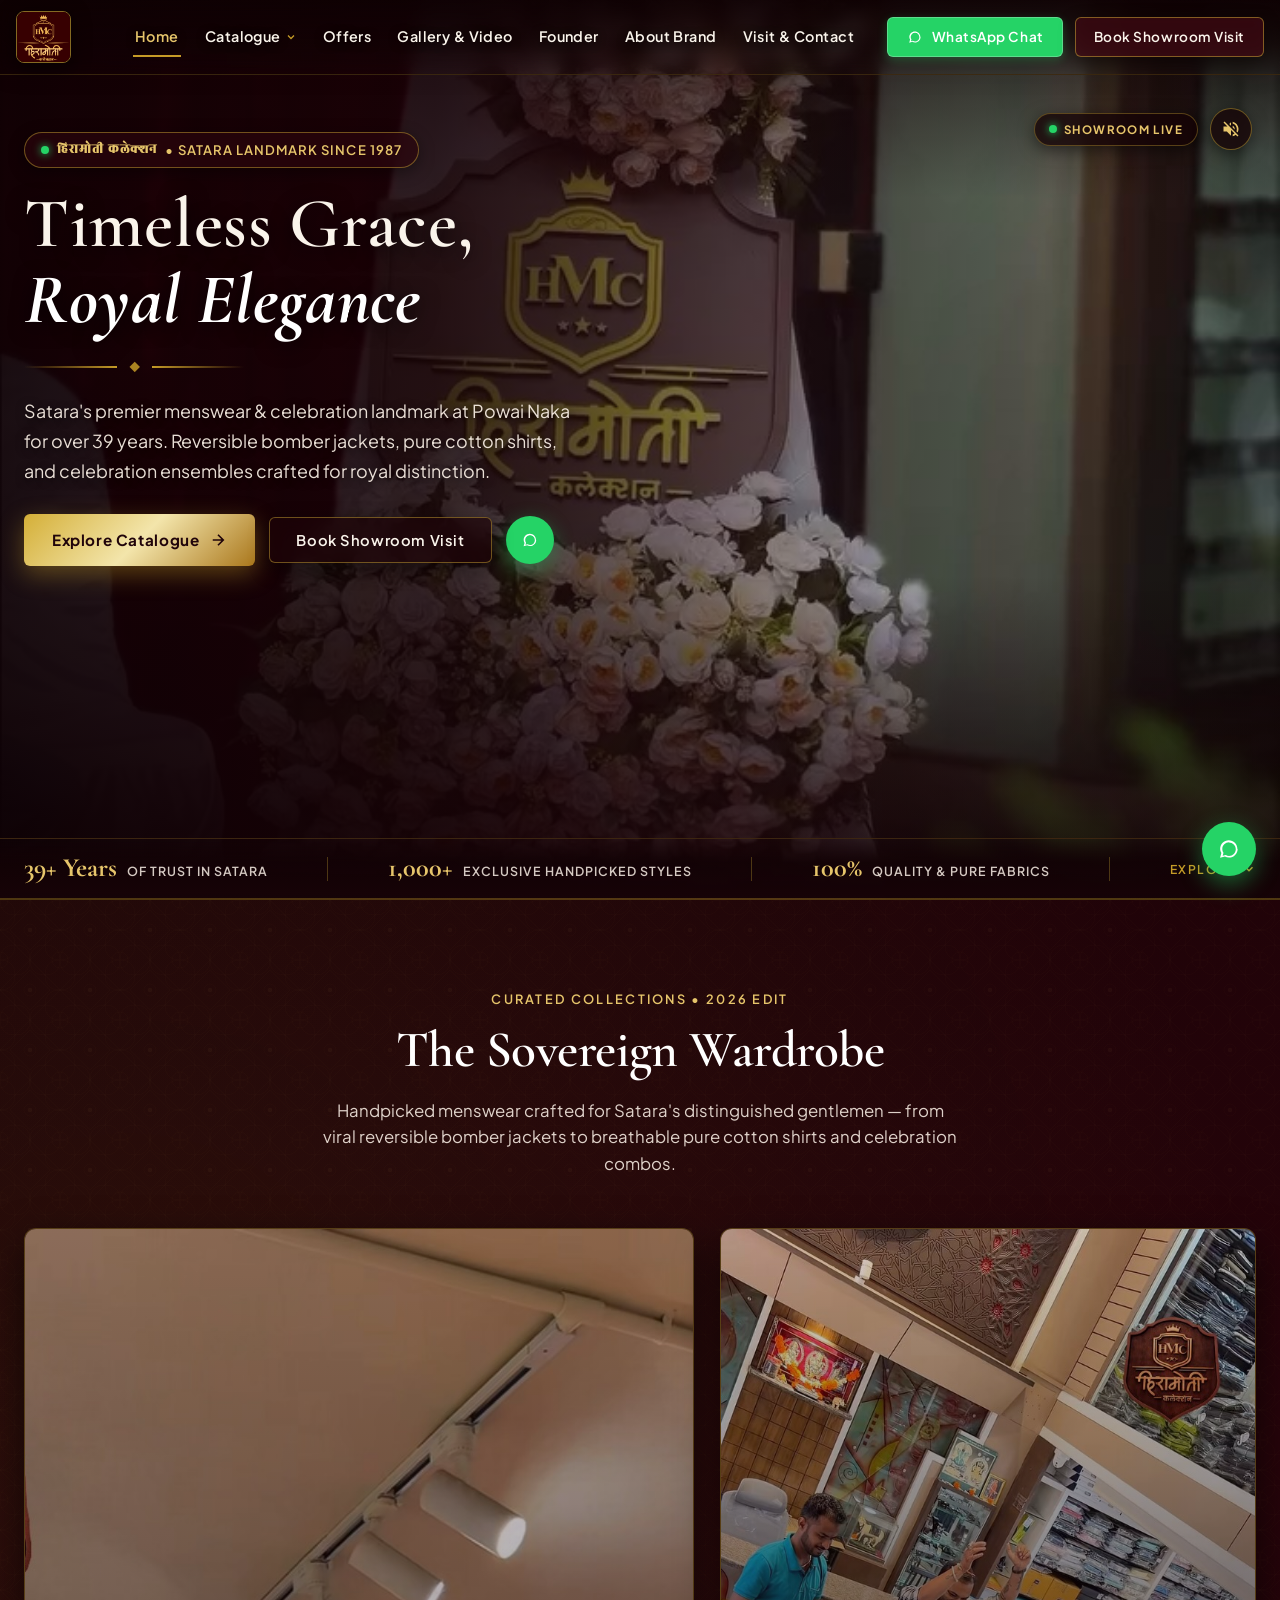
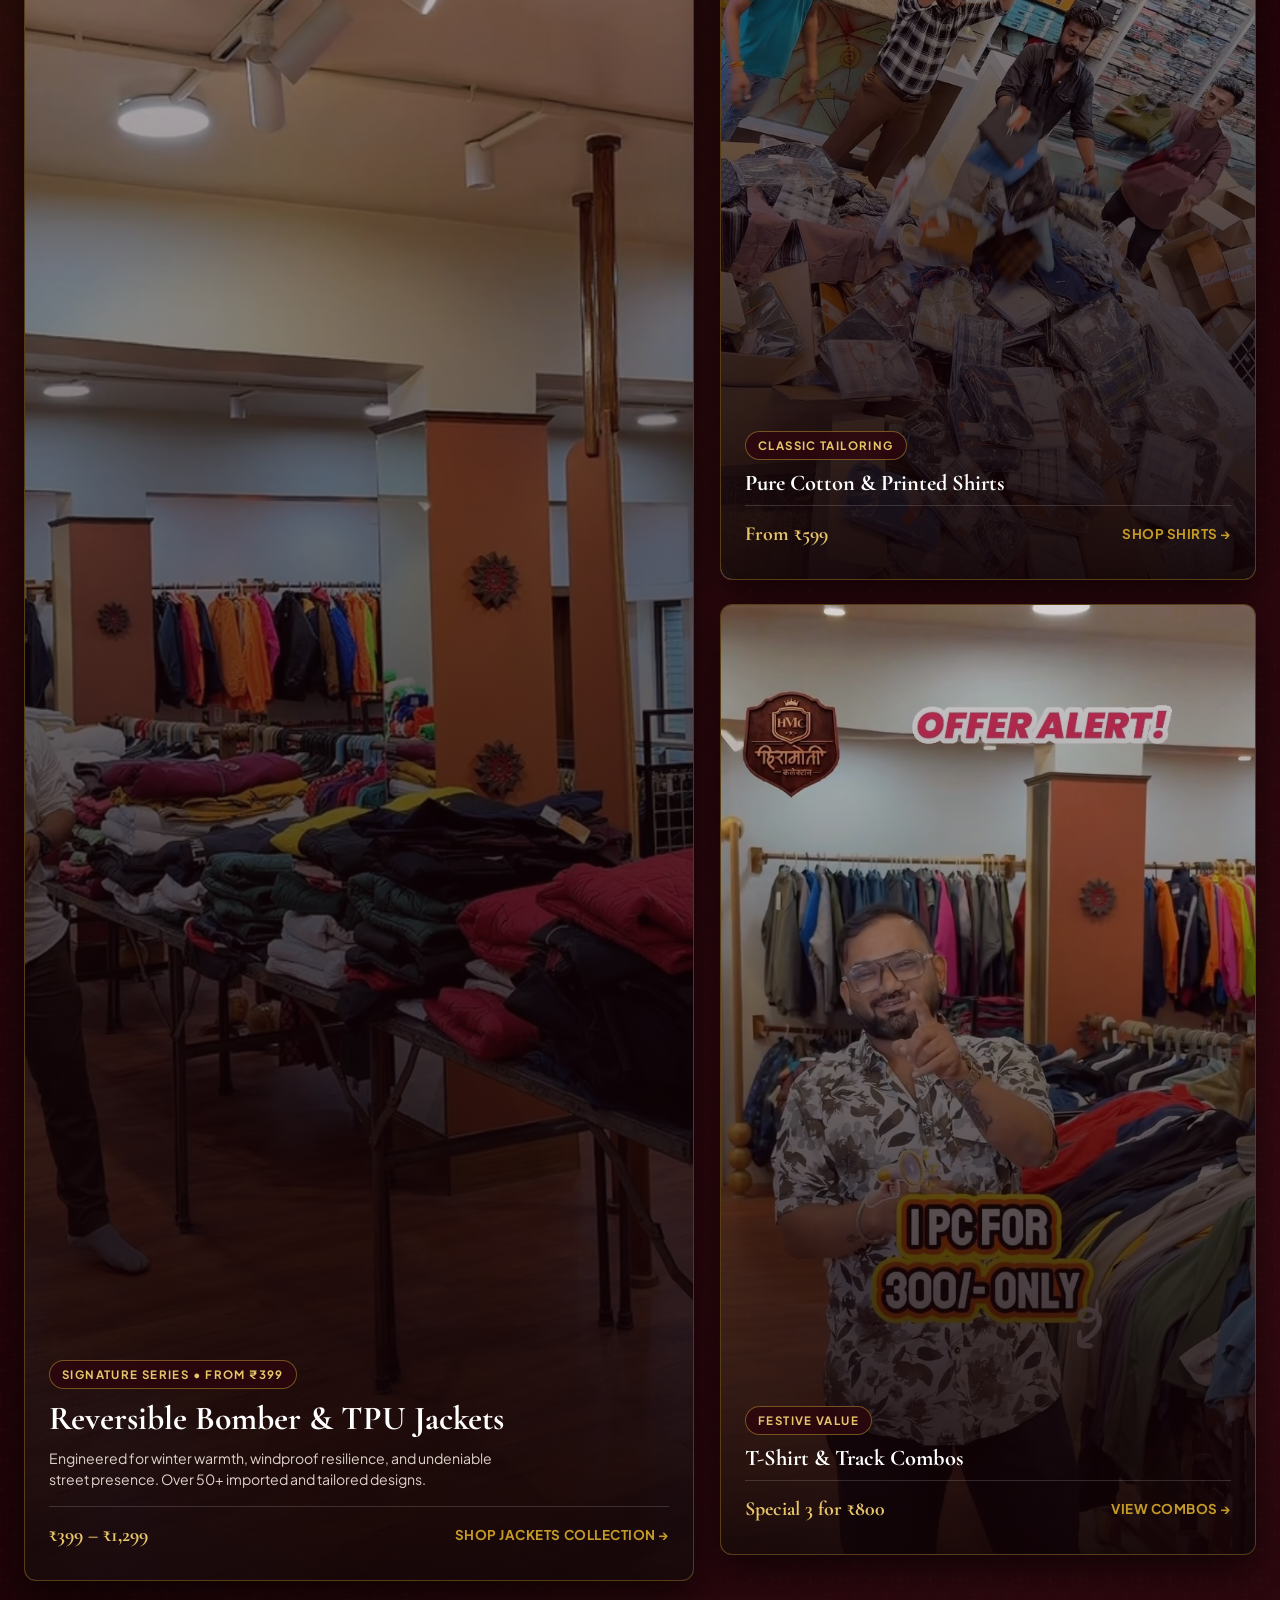
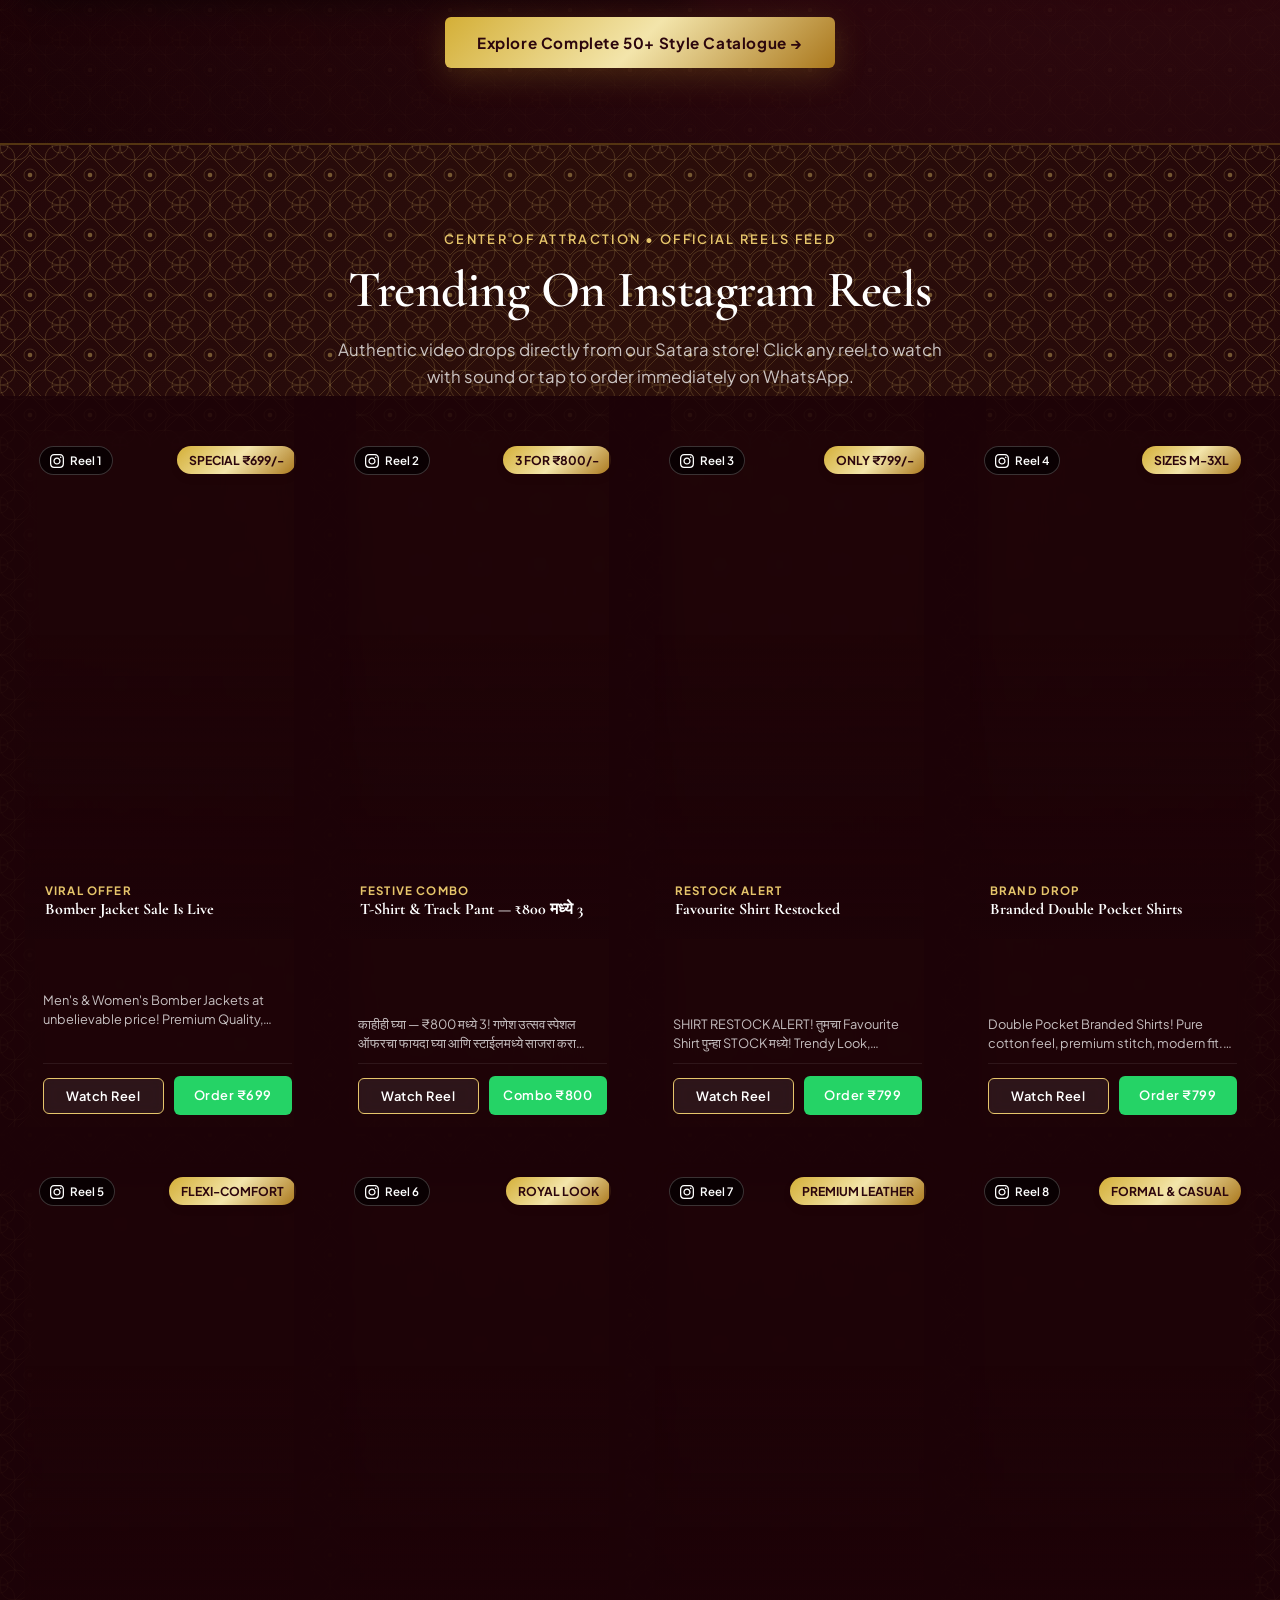
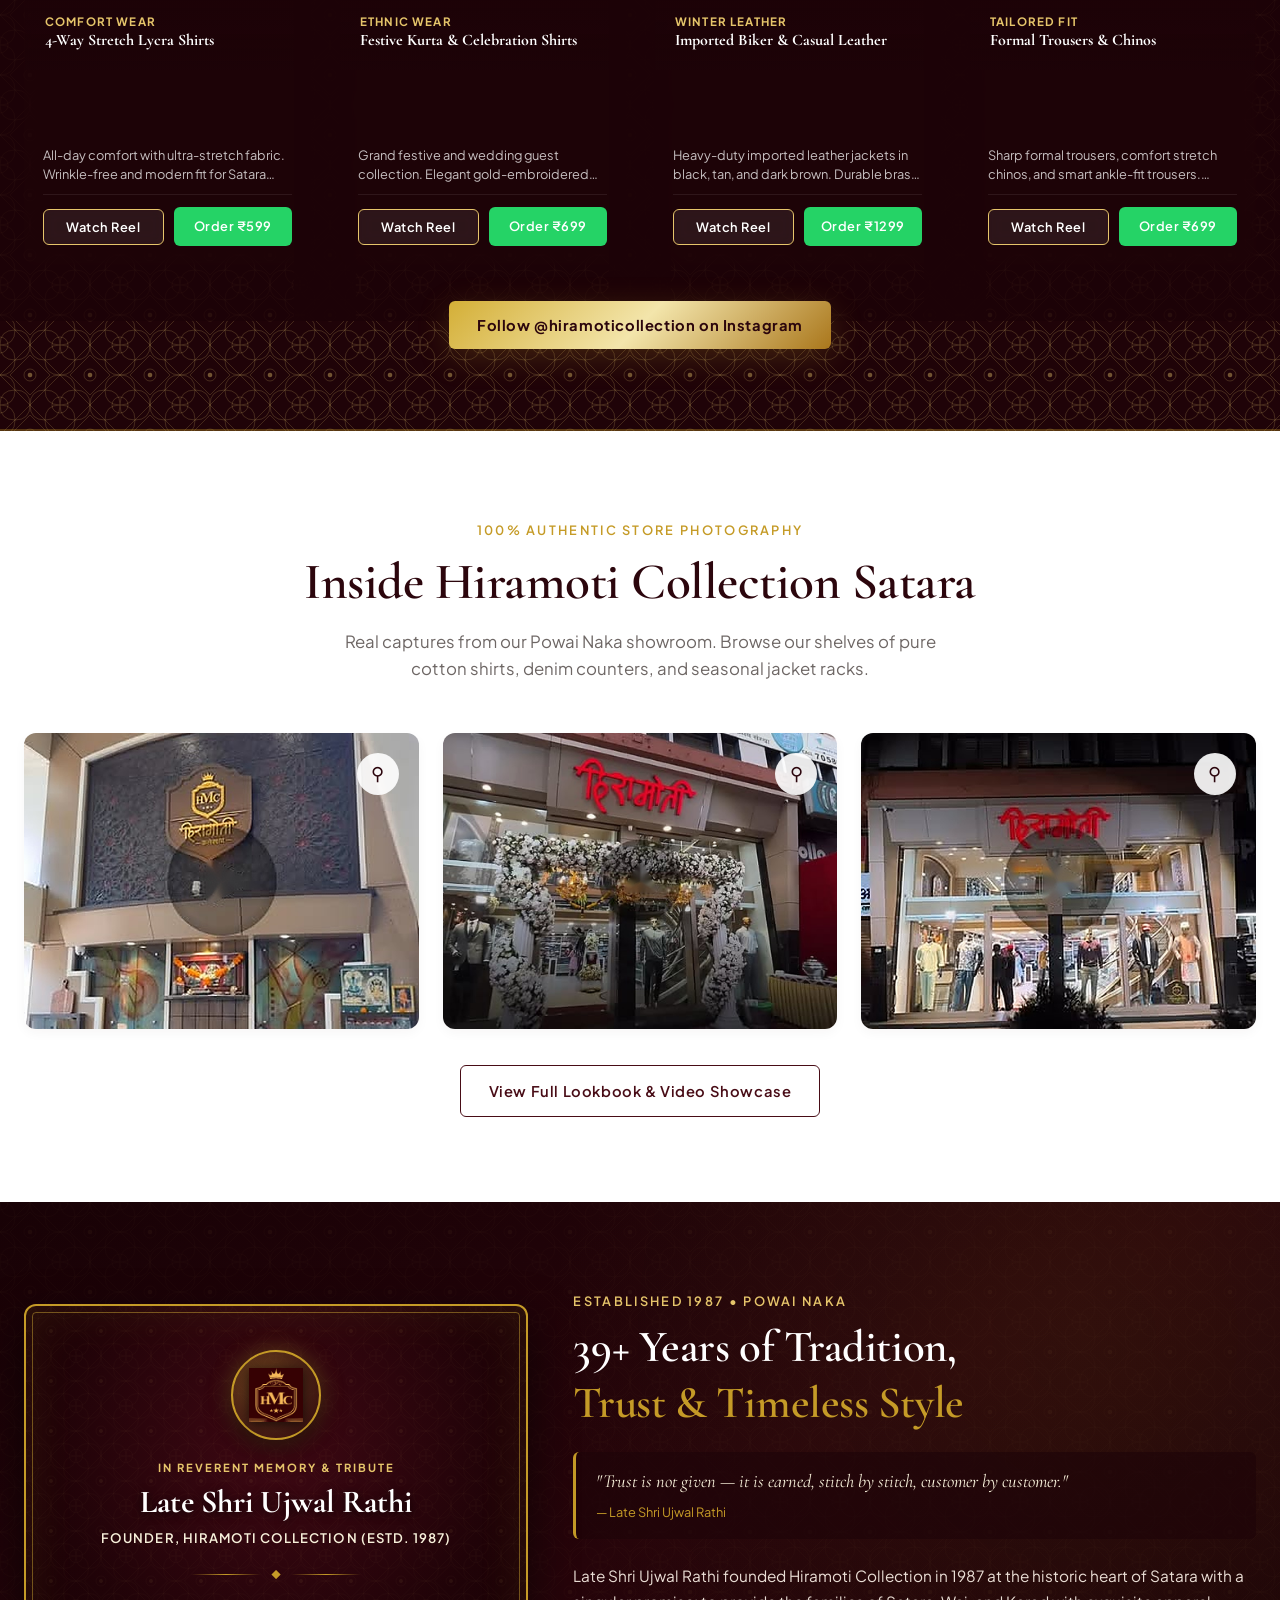
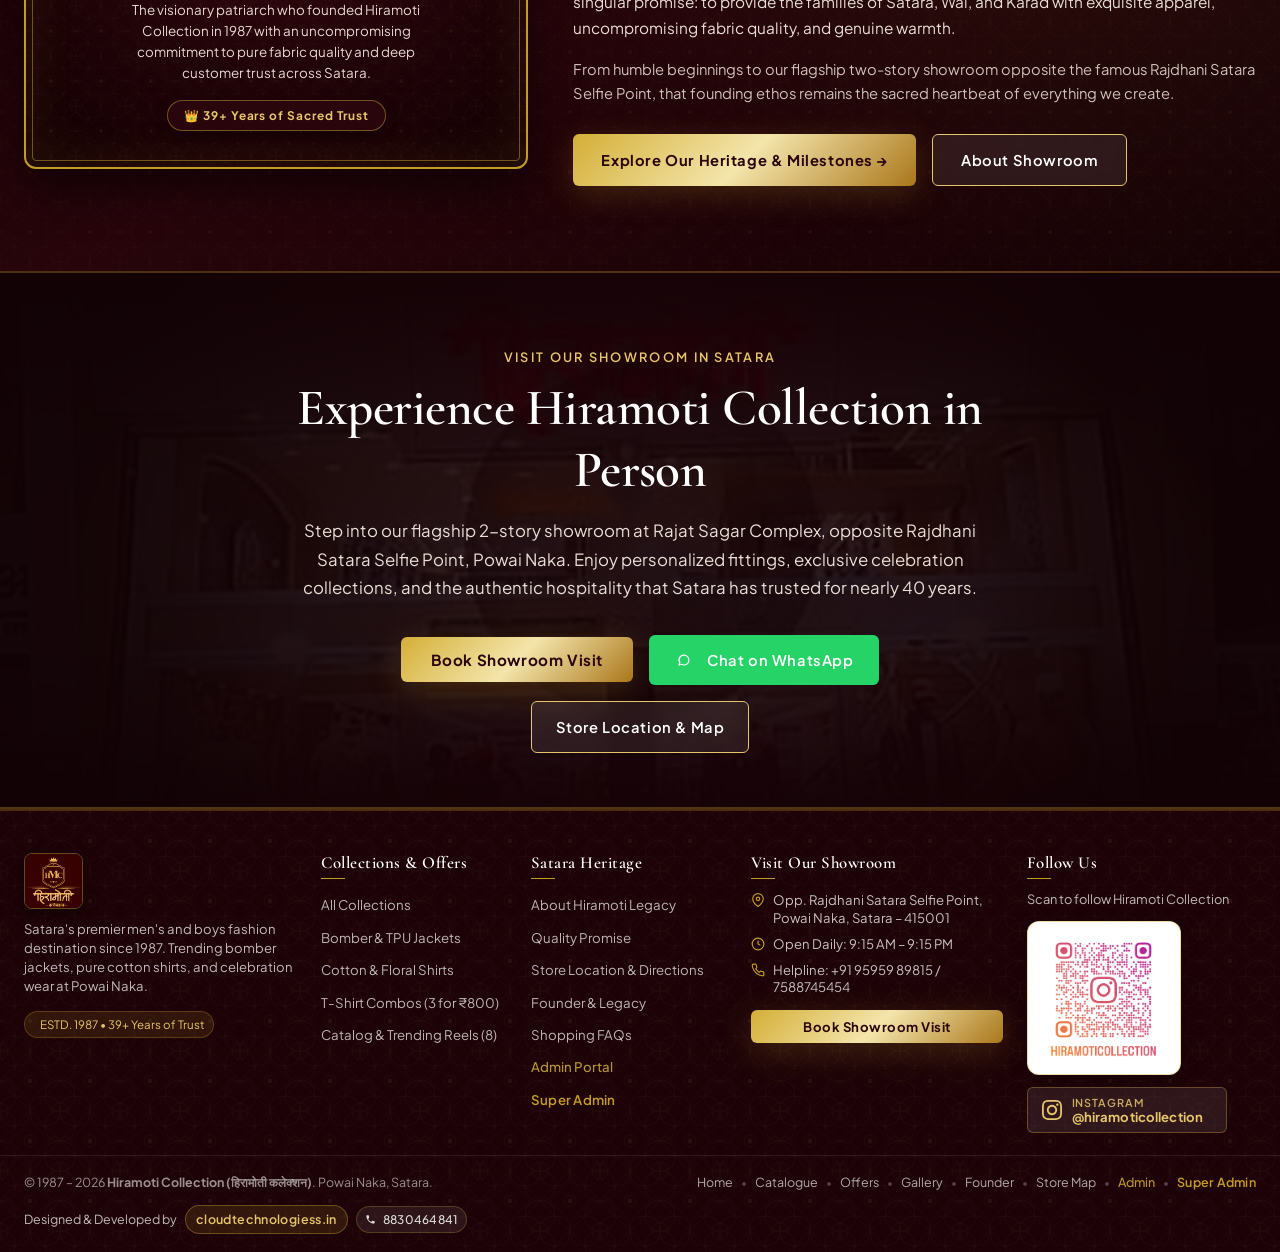
==== commit 9cb9691d: "inti commit" ====
--- a/index.html
+++ b/index.html
@@ -757,6 +757,8 @@
           <li><a href="contact.html">Store Location &amp; Directions</a></li>
           <li><a href="founder.html">Founder &amp; Legacy</a></li>
           <li><a href="contact.html#faq">Shopping FAQs</a></li>
+          <li><a href="admin/index.html?role=admin" class="footer-admin-link">Admin Portal</a></li>
+          <li><a href="admin/index.html?role=super_admin" class="footer-superadmin-link">Super Admin</a></li>
         </ul>
       </div>
 
@@ -816,6 +818,10 @@
           <a href="founder.html">Founder</a>
           <span>•</span>
           <a href="contact.html">Store Map</a>
+          <span>•</span>
+          <a href="admin/index.html?role=admin" class="footer-admin-link" title="Store Admin Portal">Admin</a>
+          <span>•</span>
+          <a href="admin/index.html?role=super_admin" class="footer-superadmin-link" title="Super Admin Portal">Super Admin</a>
         </div>
         <div class="developer-credit">
           <span>Designed &amp; Developed by</span>
--- a/css/style.css
+++ b/css/style.css
@@ -2798,6 +2798,31 @@
   color: rgba(255, 255, 255, 0.25);
   font-size: 0.7rem;
 }
+
+.footer-admin-link {
+  color: rgba(212, 175, 55, 0.85) !important;
+  font-weight: 500;
+  transition: all var(--transition-fast);
+}
+
+.footer-admin-link:hover {
+  color: var(--color-gold-light) !important;
+  text-decoration: underline;
+}
+
+.footer-superadmin-link {
+  color: var(--color-gold) !important;
+  font-weight: 600;
+  letter-spacing: 0.02em;
+  transition: all var(--transition-fast);
+}
+
+.footer-superadmin-link:hover {
+  color: #fff !important;
+  text-shadow: 0 0 8px rgba(212, 175, 55, 0.8);
+  text-decoration: underline;
+}
+
 
 .developer-credit {
   display: inline-flex;
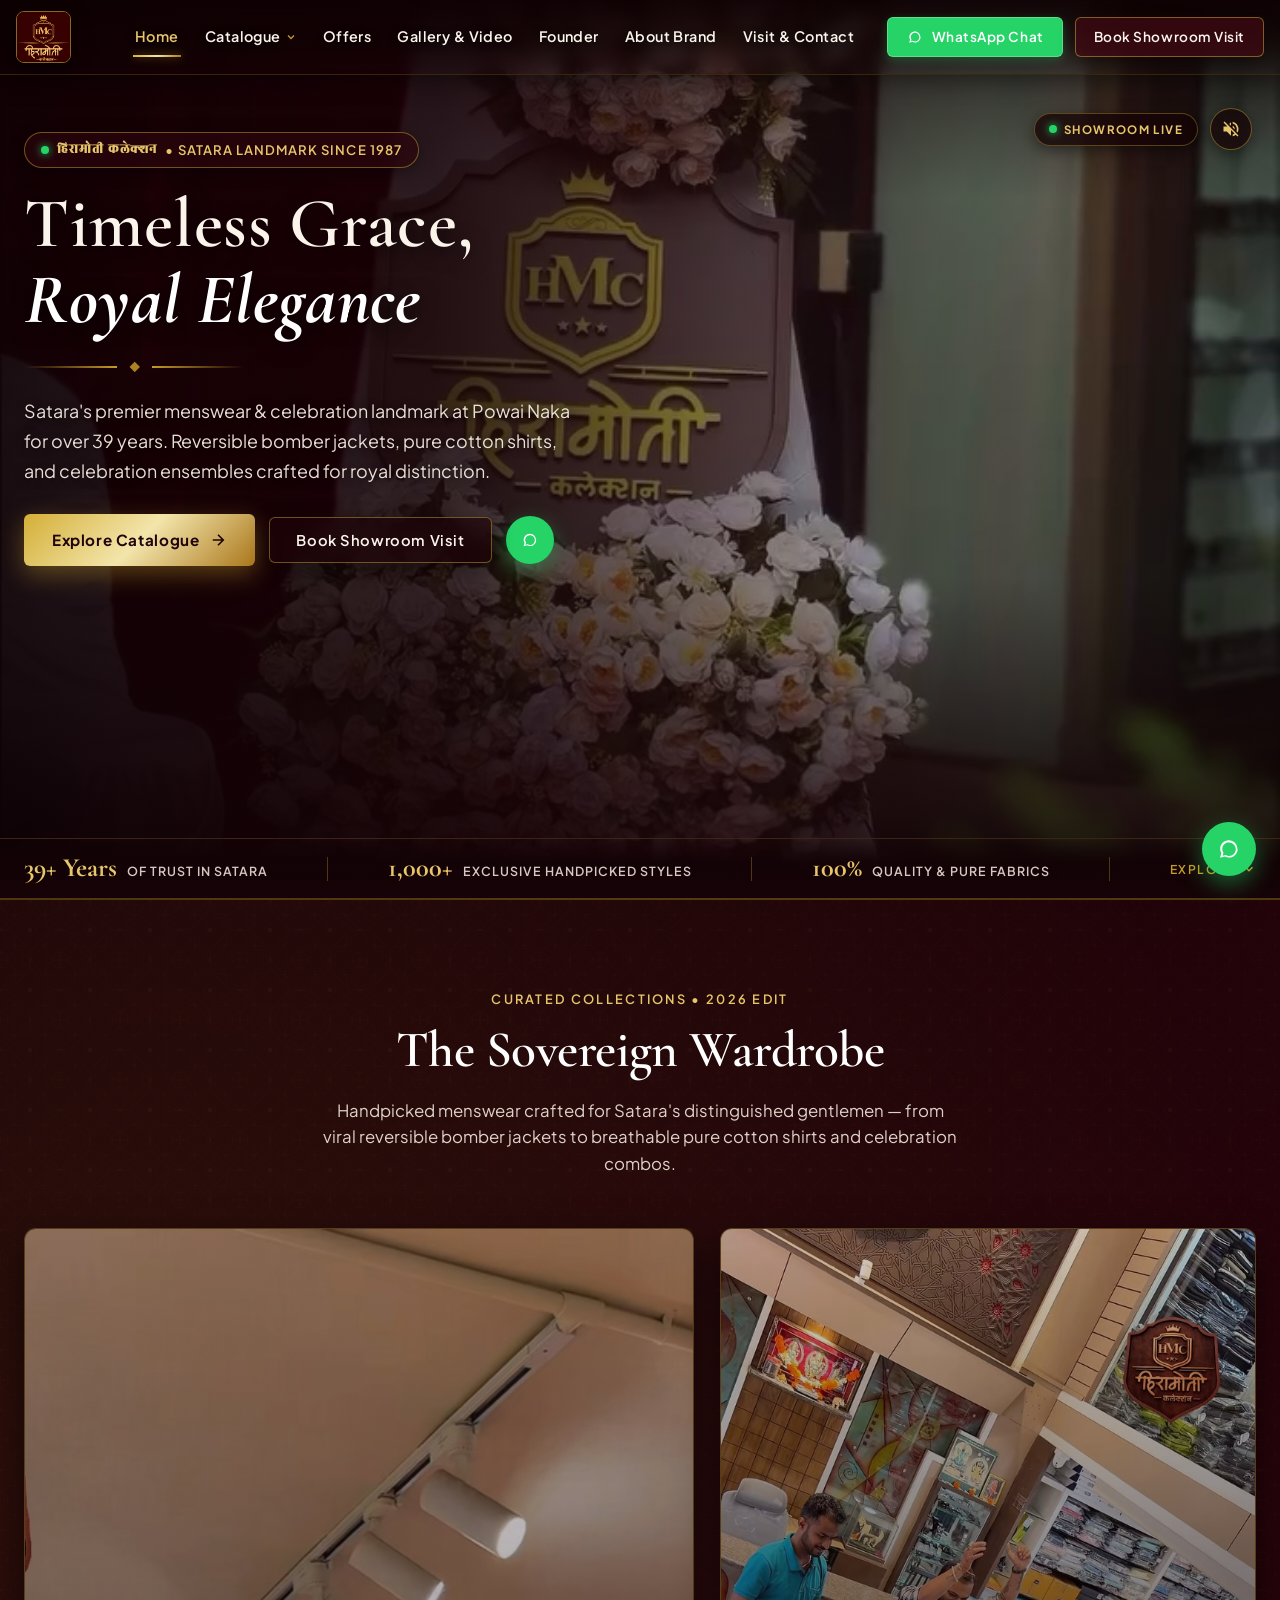
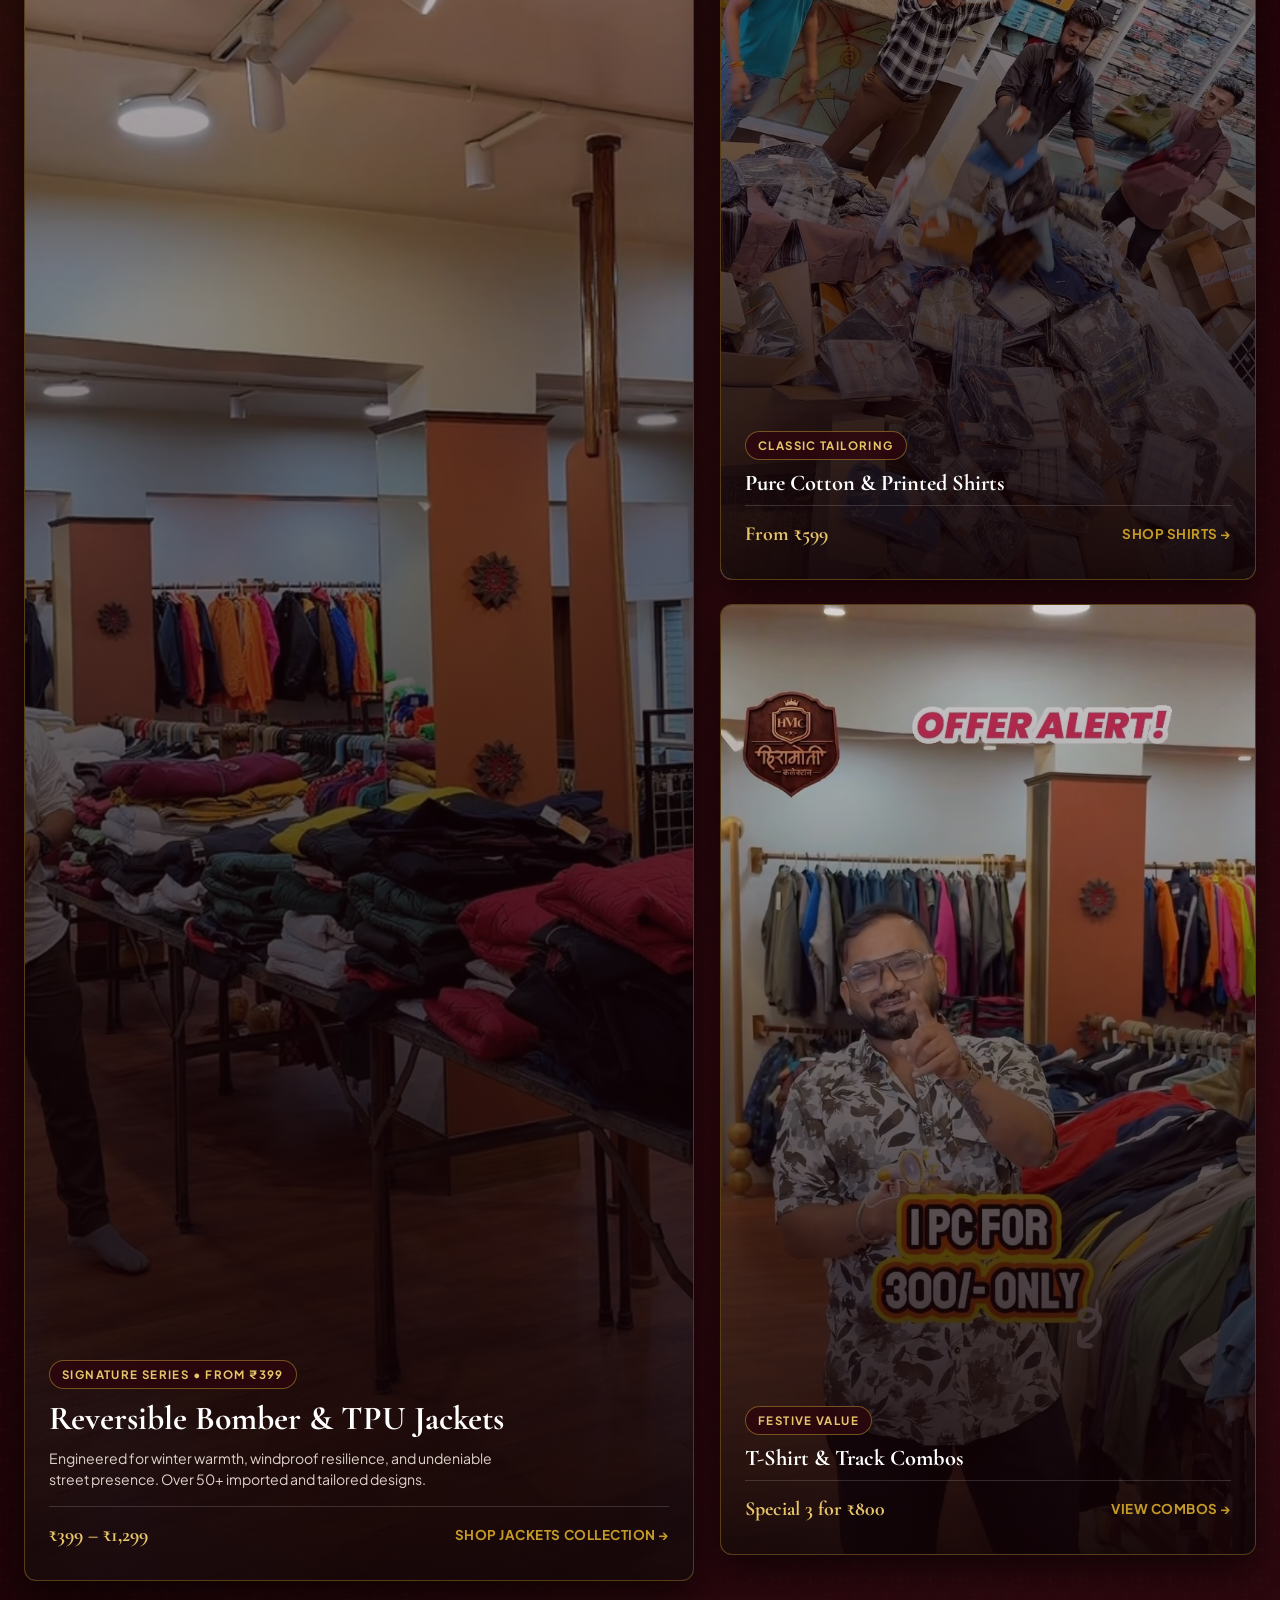
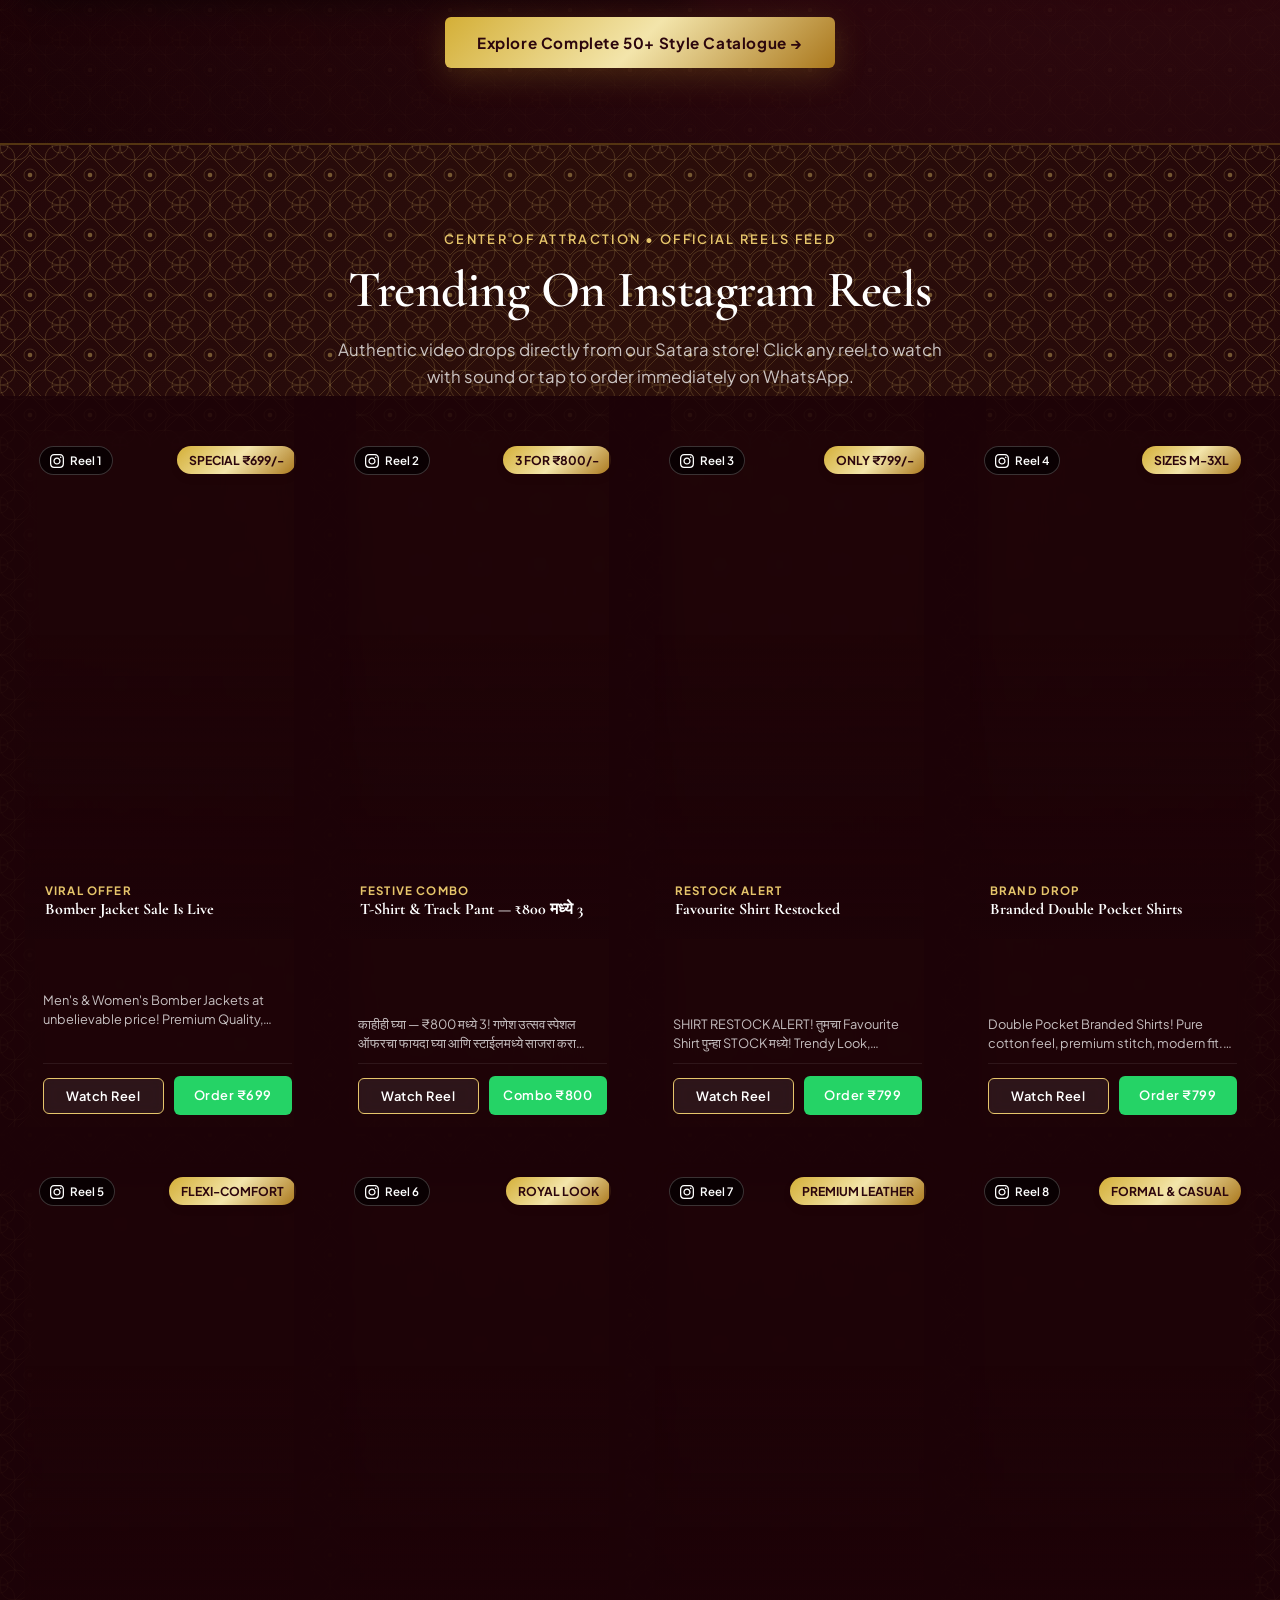
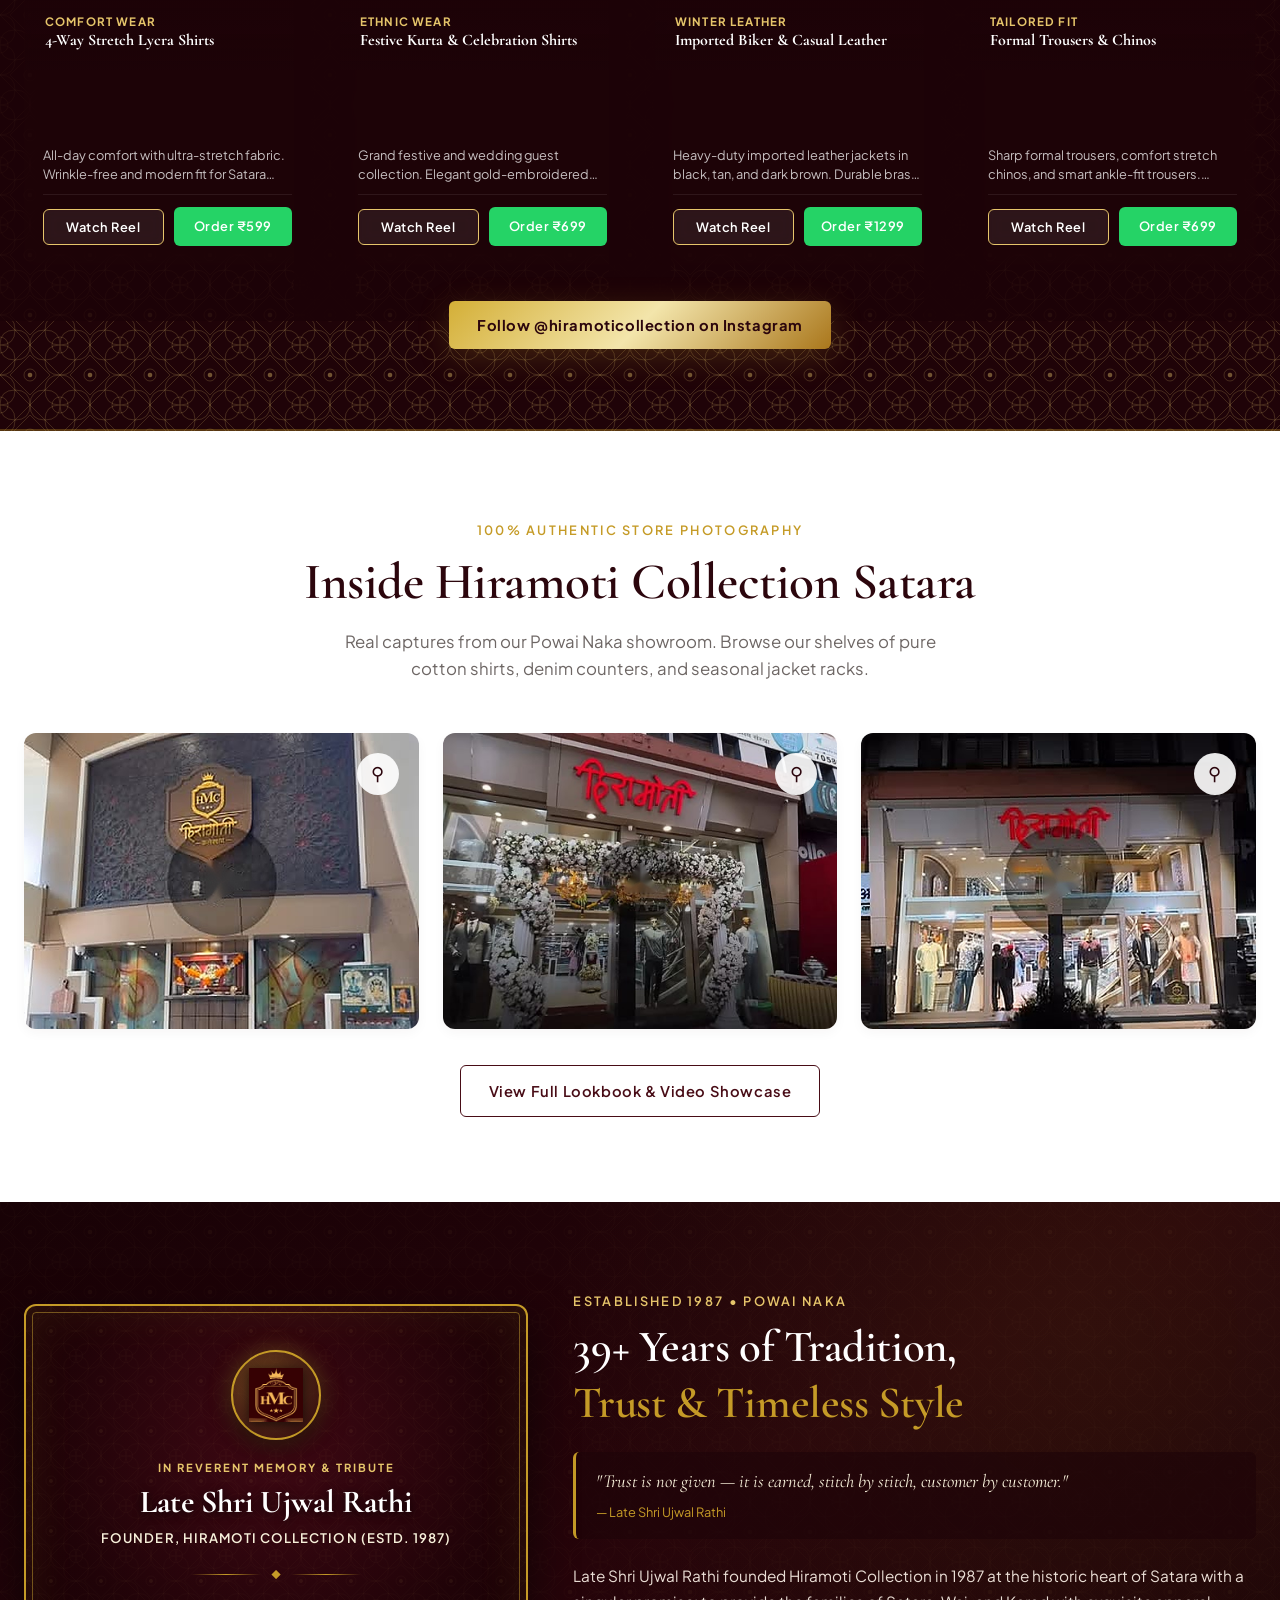
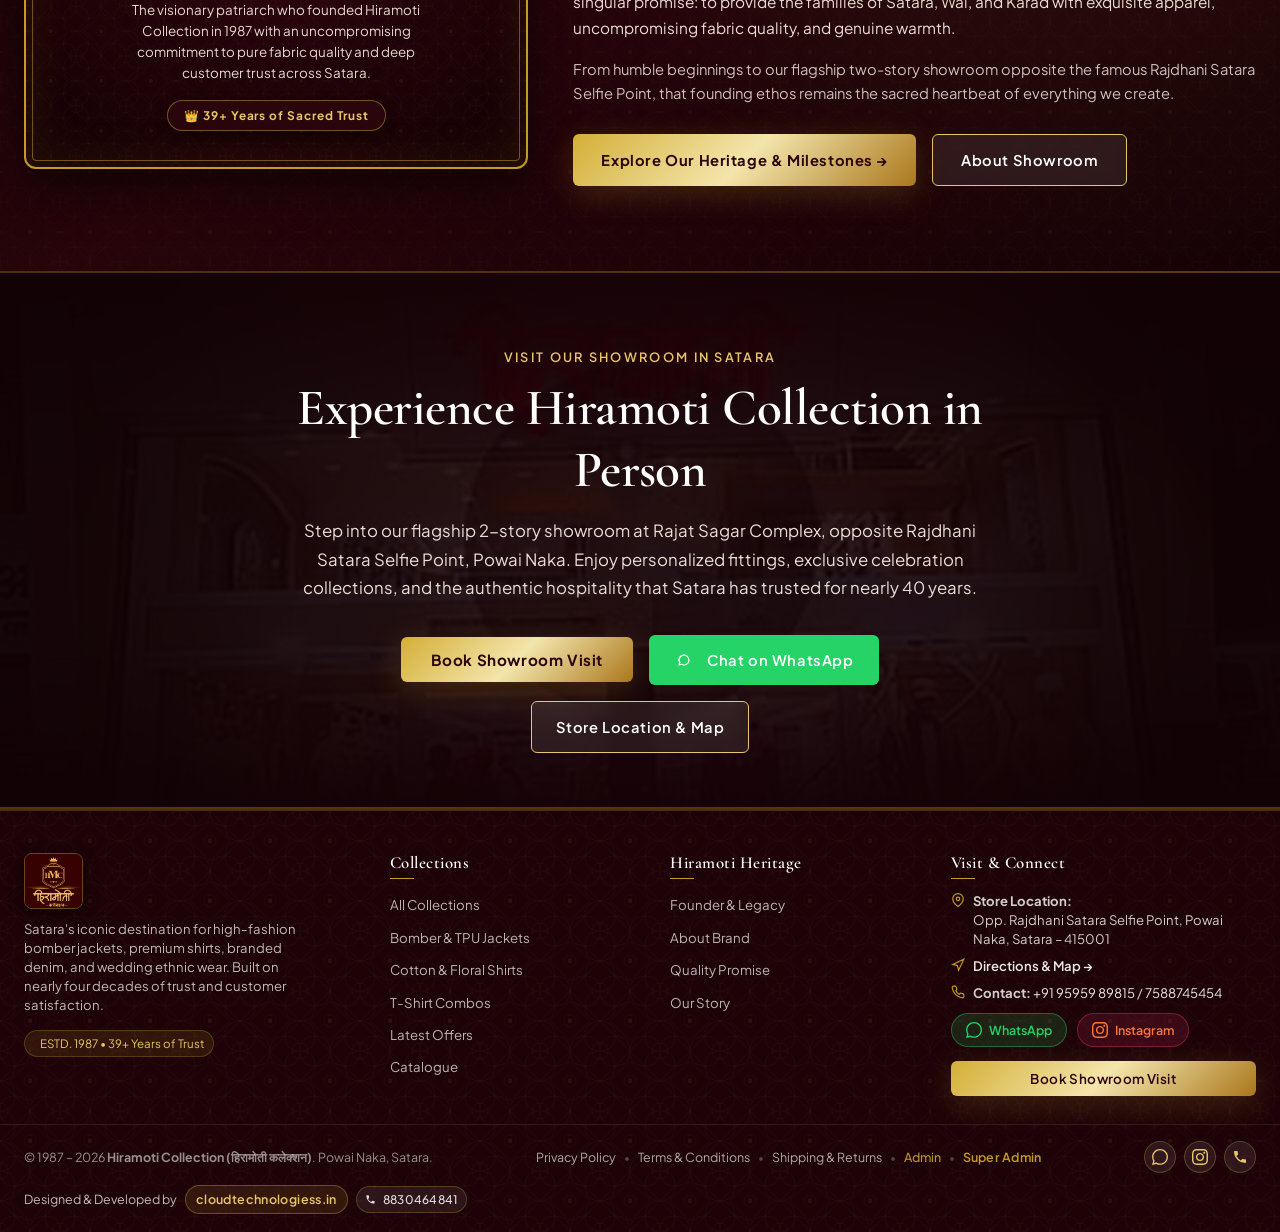
==== commit 2b549bf7: "fin commit" ====
--- a/index.html
+++ b/index.html
@@ -720,17 +720,18 @@
     </section>
   </main>
 
-  <!-- ======================================================== -->
-  <!-- FOOTER (PRESERVED 5-COLUMN BALANCED WITH QR & INSTAGRAM) -->
+    <!-- ======================================================== -->
+  <!-- FOOTER (PREMIUM 4-COLUMN RESPONSIVE ARCHITECTURE)        -->
   <!-- ======================================================== -->
   <footer class="site-footer">
     <div class="container footer-grid">
+      <!-- COLUMN 1: HIRAMOTI COLLECTION -->
       <div class="footer-col brand-col">
         <a href="index.html" class="brand-logo footer-logo" aria-label="Hiramoti Collection Satara">
           <img src="assets/images/hiramoti_header_logo.png" alt="Hiramoti Collection Satara" class="brand-logo-img footer-logo-img">
         </a>
         <p class="footer-tagline">
-          Satara's premier men's and boys fashion destination since 1987. Trending bomber jackets, pure cotton shirts, and celebration wear at Powai Naka.
+          Satara's iconic destination for high-fashion bomber jackets, premium shirts, branded denim, and wedding ethnic wear. Built on nearly four decades of trust and customer satisfaction.
         </p>
         <div class="footer-heritage-badge">
           <span class="badge-dot"></span>
@@ -738,91 +739,107 @@
         </div>
       </div>
 
+      <!-- COLUMN 2: COLLECTIONS -->
       <div class="footer-col links-col">
-        <h4 class="footer-heading">Collections &amp; Offers</h4>
+        <h4 class="footer-heading">Collections</h4>
         <ul class="footer-links">
           <li><a href="collections.html?category=all">All Collections</a></li>
           <li><a href="collections.html?category=jackets">Bomber &amp; TPU Jackets</a></li>
           <li><a href="collections.html?category=shirts">Cotton &amp; Floral Shirts</a></li>
-          <li><a href="collections.html?category=casual">T-Shirt Combos (3 for ₹800)</a></li>
-          <li><a href="catalog.html">Catalog &amp; Trending Reels (8)</a></li>
+          <li><a href="collections.html?category=casual">T-Shirt Combos</a></li>
+          <li><a href="catalog.html">Latest Offers</a></li>
+          <li><a href="collections.html">Catalogue</a></li>
         </ul>
       </div>
 
+      <!-- COLUMN 3: HIRAMOTI HERITAGE -->
       <div class="footer-col links-col">
-        <h4 class="footer-heading">Satara Heritage</h4>
+        <h4 class="footer-heading">Hiramoti Heritage</h4>
         <ul class="footer-links">
-          <li><a href="about.html">About Hiramoti Legacy</a></li>
+          <li><a href="founder.html">Founder &amp; Legacy</a></li>
+          <li><a href="about.html">About Brand</a></li>
           <li><a href="about.html#craftsmanship">Quality Promise</a></li>
-          <li><a href="contact.html">Store Location &amp; Directions</a></li>
-          <li><a href="founder.html">Founder &amp; Legacy</a></li>
-          <li><a href="contact.html#faq">Shopping FAQs</a></li>
-          <li><a href="admin/index.html?role=admin" class="footer-admin-link">Admin Portal</a></li>
-          <li><a href="admin/index.html?role=super_admin" class="footer-superadmin-link">Super Admin</a></li>
+          <li><a href="about.html#story">Our Story</a></li>
         </ul>
       </div>
 
+      <!-- COLUMN 4: VISIT & CONNECT -->
       <div class="footer-col contact-col">
-        <h4 class="footer-heading">Visit Our Showroom</h4>
+        <h4 class="footer-heading">Visit &amp; Connect</h4>
         <div class="footer-contact-item">
           <svg viewBox="0 0 24 24" fill="none" stroke="currentColor" stroke-width="2"><path d="M21 10c0 7-9 13-9 13s-9-6-9-13a9 9 0 0 1 18 0z"/><circle cx="12" cy="10" r="3"/></svg>
-          <span>Opp. Rajdhani Satara Selfie Point, Powai Naka, Satara – 415001</span>
-        </div>
+          <div class="footer-contact-text">
+            <strong>Store Location:</strong><br>
+            Opp. Rajdhani Satara Selfie Point, Powai Naka, Satara – 415001
+          </div>
+        </div>
+
         <div class="footer-contact-item">
-          <svg viewBox="0 0 24 24" fill="none" stroke="currentColor" stroke-width="2"><circle cx="12" cy="12" r="10"/><polyline points="12 6 12 12 16 14"/></svg>
-          <span>Open Daily: 9:15 AM – 9:15 PM</span>
-        </div>
+          <svg viewBox="0 0 24 24" fill="none" stroke="currentColor" stroke-width="2"><polygon points="3 11 22 2 13 21 11 13 3 11"/></svg>
+          <div class="footer-contact-text">
+            <a href="https://maps.google.com/?q=Hiramoti+Collection+Satara+Powai+Naka" target="_blank" rel="noopener" class="footer-direction-link">
+              Directions &amp; Map &rarr;
+            </a>
+          </div>
+        </div>
+
         <div class="footer-contact-item">
           <svg viewBox="0 0 24 24" fill="none" stroke="currentColor" stroke-width="2"><path d="M22 16.92v3a2 2 0 0 1-2.18 2 19.79 19.79 0 0 1-8.63-3.07 19.5 19.5 0 0 1-6-6 19.79 19.79 0 0 1-3.07-8.67A2 2 0 0 1 4.11 2h3a2 2 0 0 1 2 1.72 12.84 12.84 0 0 0 .7 2.81 2 2 0 0 1-.45 2.11L8.09 9.91a16 16 0 0 0 6 6l1.27-1.27a2 2 0 0 1 2.11-.45 12.84 12.84 0 0 0 2.81.7A2 2 0 0 1 22 16.92z"/></svg>
-          <span>Helpline: <a href="tel:09595989815">+91 95959 89815</a> / <a href="tel:07588745454">7588745454</a></span>
-        </div>
+          <div class="footer-contact-text">
+            <strong>Contact:</strong> <a href="tel:09595989815">+91 95959 89815</a> / <a href="tel:07588745454">7588745454</a>
+          </div>
+        </div>
+
+        <div class="footer-connect-pills">
+          <a href="https://wa.me/919595989815?text=Hello%20Hiramoti%20Collection%20Satara!%20I%20am%20interested%20in%20your%20clothing%20collections." target="_blank" rel="noopener" class="footer-pill-btn whatsapp-pill" title="Chat on WhatsApp">
+            <svg viewBox="0 0 24 24" width="16" height="16" fill="currentColor"><path d="M.057 24l1.687-6.163c-1.041-1.804-1.588-3.849-1.587-5.946.003-6.556 5.338-11.891 11.893-11.891 3.181.001 6.167 1.24 8.413 3.488 2.245 2.248 3.481 5.236 3.48 8.414-.003 6.557-5.338 11.892-11.893 11.892-1.99-.001-3.951-.5-5.688-1.448l-6.305 1.654zm6.597-3.807c1.676.995 3.276 1.591 5.392 1.592 5.448 0 9.886-4.434 9.889-9.885.002-5.462-4.415-9.89-9.881-9.892-5.452 0-9.887 4.434-9.889 9.884-.001 2.225.651 3.891 1.746 5.634l-.999 3.648 3.742-.981z"/></svg>
+            <span>WhatsApp</span>
+          </a>
+          <a href="https://www.instagram.com/hiramoticollection/" target="_blank" rel="noopener" class="footer-pill-btn instagram-pill" title="Follow on Instagram">
+            <svg viewBox="0 0 24 24" width="16" height="16" fill="currentColor"><path d="M12 2.163c3.204 0 3.584.012 4.85.07 3.252.148 4.771 1.691 4.919 4.919.058 1.265.069 1.645.069 4.849 0 3.205-.012 3.584-.069 4.849-.149 3.225-1.664 4.771-4.919 4.919-1.266.058-1.644.07-4.85.07-3.204 0-3.584-.012-4.849-.07-3.26-.149-4.771-1.699-4.919-4.92-.058-1.265-.07-1.644-.07-4.849 0-3.204.013-3.583.07-4.849.149-3.227 1.664-4.771 4.919-4.919 1.266-.057 1.645-.069 4.849-.069zm0-2.163c-3.259 0-3.667.014-4.947.072-4.358.2-6.78 2.618-6.98 6.98-.059 1.281-.073 1.689-.073 4.948 0 3.259.014 3.668.072 4.948.2 4.358 2.618 6.78 6.98 6.98 1.281.058 1.689.072 4.948.072 3.259 0 3.668-.014 4.948-.072 4.354-.2 6.782-2.618 6.979-6.98.059-1.28.073-1.689.073-4.948 0-3.259-.014-3.667-.072-4.947-.196-4.354-2.617-6.78-6.979-6.98-1.281-.059-1.69-.073-4.949-.073zm0 5.838c-3.403 0-6.162 2.759-6.162 6.162s2.759 6.163 6.162 6.163 6.162-2.759 6.162-6.163c0-3.403-2.759-6.162-6.162-6.162zm0 10.162c-2.209 0-4-1.79-4-4 0-2.209 1.791-4 4-4s4 1.791 4 4c0 2.21-1.791 4-4 4zm6.406-11.845c-.796 0-1.441.645-1.441 1.44s.645 1.44 1.441 1.44c.795 0 1.439-.645 1.439-1.44s-.644-1.44-1.439-1.44z"/></svg>
+            <span>Instagram</span>
+          </a>
+        </div>
+
         <div style="margin-top: 14px;">
-          <button type="button" class="btn btn-gold" style="width: 100%; padding: 8px 14px; font-size: 0.82rem;" onclick="openBookVisitModal()">
+          <button type="button" class="btn btn-gold footer-book-btn" onclick="openBookVisitModal()">
             Book Showroom Visit
           </button>
         </div>
       </div>
-
-      <div class="footer-col follow-col">
-        <h4 class="footer-heading">Follow Us</h4>
-        <p class="footer-qr-sub">Scan to follow Hiramoti Collection</p>
-        <div class="footer-qr-wrapper">
-          <div class="footer-qr-card">
-            <img src="assets/images/hiramoticollection_qr.png" alt="Scan to follow @hiramoticollection on Instagram" class="footer-qr-img" width="136" height="136" loading="lazy">
-          </div>
-        </div>
-        <a href="https://www.instagram.com/hiramoticollection/" target="_blank" rel="noopener noreferrer" class="footer-instagram-link" title="Open Hiramoti Collection Instagram Profile">
-          <svg class="instagram-icon" width="18" height="18" viewBox="0 0 24 24" fill="currentColor" aria-hidden="true"><path d="M12 2.163c3.204 0 3.584.012 4.85.07 3.252.148 4.771 1.691 4.919 4.919.058 1.265.069 1.645.069 4.849 0 3.205-.012 3.584-.069 4.849-.149 3.225-1.664 4.771-4.919 4.919-1.266.058-1.644.07-4.85.07-3.204 0-3.584-.012-4.849-.07-3.26-.149-4.771-1.699-4.919-4.92-.058-1.265-.07-1.644-.07-4.849 0-3.204.013-3.583.07-4.849.149-3.227 1.664-4.771 4.919-4.919 1.266-.057 1.645-.069 4.849-.069zm0-2.163c-3.259 0-3.667.014-4.947.072-4.358.2-6.78 2.618-6.98 6.98-.059 1.281-.073 1.689-.073 4.948 0 3.259.014 3.668.072 4.948.2 4.358 2.618 6.78 6.98 6.98 1.281.058 1.689.072 4.948.072 3.259 0 3.668-.014 4.948-.072 4.354-.2 6.782-2.618 6.979-6.98.059-1.28.073-1.689.073-4.948 0-3.259-.014-3.667-.072-4.947-.196-4.354-2.617-6.78-6.979-6.98-1.281-.059-1.69-.073-4.949-.073zm0 5.838c-3.403 0-6.162 2.759-6.162 6.162s2.759 6.163 6.162 6.163 6.162-2.759 6.162-6.163c0-3.403-2.759-6.162-6.162-6.162zm0 10.162c-2.209 0-4-1.79-4-4 0-2.209 1.791-4 4-4s4 1.791 4 4c0 2.21-1.791 4-4 4zm6.406-11.845c-.796 0-1.441.645-1.441 1.44s.645 1.44 1.441 1.44c.795 0 1.439-.645 1.439-1.44s-.644-1.44-1.439-1.44z"/></svg>
-          <div class="footer-ig-text">
-            <span class="ig-label">Instagram</span>
-            <span class="ig-handle">@hiramoticollection</span>
-          </div>
-        </a>
-      </div>
     </div>
 
+    <!-- BOTTOM FOOTER BAR -->
     <div class="footer-bottom">
       <div class="container footer-bottom-container">
         <p class="copyright">
           &copy; 1987 – 2026 <strong>Hiramoti Collection (हिरामोती कलेक्शन)</strong>. Powai Naka, Satara.
         </p>
+
         <div class="footer-bottom-links">
-          <a href="index.html">Home</a>
+          <a href="privacy.html">Privacy Policy</a>
           <span>•</span>
-          <a href="collections.html">Catalogue</a>
+          <a href="terms.html">Terms &amp; Conditions</a>
           <span>•</span>
-          <a href="catalog.html">Offers</a>
-          <span>•</span>
-          <a href="gallery.html">Gallery</a>
-          <span>•</span>
-          <a href="founder.html">Founder</a>
-          <span>•</span>
-          <a href="contact.html">Store Map</a>
+          <a href="shipping.html">Shipping &amp; Returns</a>
           <span>•</span>
           <a href="admin/index.html?role=admin" class="footer-admin-link" title="Store Admin Portal">Admin</a>
           <span>•</span>
           <a href="admin/index.html?role=super_admin" class="footer-superadmin-link" title="Super Admin Portal">Super Admin</a>
         </div>
+
+        <div class="footer-social-icons">
+          <a href="https://wa.me/919595989815" target="_blank" rel="noopener" class="social-btn" aria-label="WhatsApp">
+            <svg viewBox="0 0 24 24" width="16" height="16" fill="currentColor"><path d="M.057 24l1.687-6.163c-1.041-1.804-1.588-3.849-1.587-5.946.003-6.556 5.338-11.891 11.893-11.891 3.181.001 6.167 1.24 8.413 3.488 2.245 2.248 3.481 5.236 3.48 8.414-.003 6.557-5.338 11.892-11.893 11.892-1.99-.001-3.951-.5-5.688-1.448l-6.305 1.654zm6.597-3.807c1.676.995 3.276 1.591 5.392 1.592 5.448 0 9.886-4.434 9.889-9.885.002-5.462-4.415-9.89-9.881-9.892-5.452 0-9.887 4.434-9.889 9.884-.001 2.225.651 3.891 1.746 5.634l-.999 3.648 3.742-.981z"/></svg>
+          </a>
+          <a href="https://www.instagram.com/hiramoticollection/" target="_blank" rel="noopener" class="social-btn" aria-label="Instagram">
+            <svg viewBox="0 0 24 24" width="16" height="16" fill="currentColor"><path d="M12 2.163c3.204 0 3.584.012 4.85.07 3.252.148 4.771 1.691 4.919 4.919.058 1.265.069 1.645.069 4.849 0 3.205-.012 3.584-.069 4.849-.149 3.225-1.664 4.771-4.919 4.919-1.266.058-1.644.07-4.85.07-3.204 0-3.584-.012-4.849-.07-3.26-.149-4.771-1.699-4.919-4.92-.058-1.265-.07-1.644-.07-4.849 0-3.204.013-3.583.07-4.849.149-3.227 1.664-4.771 4.919-4.919 1.266-.057 1.645-.069 4.849-.069zm0-2.163c-3.259 0-3.667.014-4.947.072-4.358.2-6.78 2.618-6.98 6.98-.059 1.281-.073 1.689-.073 4.948 0 3.259.014 3.668.072 4.948.2 4.358 2.618 6.78 6.98 6.98 1.281.058 1.689.072 4.948.072 3.259 0 3.668-.014 4.948-.072 4.354-.2 6.782-2.618 6.979-6.98.059-1.28.073-1.689.073-4.948 0-3.259-.014-3.667-.072-4.947-.196-4.354-2.617-6.78-6.979-6.98-1.281-.059-1.69-.073-4.949-.073zm0 5.838c-3.403 0-6.162 2.759-6.162 6.162s2.759 6.163 6.162 6.163 6.162-2.759 6.162-6.163c0-3.403-2.759-6.162-6.162-6.162zm0 10.162c-2.209 0-4-1.79-4-4 0-2.209 1.791-4 4-4s4 1.791 4 4c0 2.21-1.791 4-4 4zm6.406-11.845c-.796 0-1.441.645-1.441 1.44s.645 1.44 1.441 1.44c.795 0 1.439-.645 1.439-1.44s-.644-1.44-1.439-1.44z"/></svg>
+          </a>
+          <a href="tel:09595989815" class="social-btn" aria-label="Call Store">
+            <svg viewBox="0 0 24 24" width="16" height="16" fill="currentColor"><path d="M20.01 15.38c-1.23 0-2.42-.2-3.53-.56a.977.977 0 0 0-1.01.24l-2.2 2.2a15.053 15.053 0 0 1-6.59-6.59l2.2-2.21a.96.96 0 0 0 .25-1A11.36 11.36 0 0 1 8.57 3.9a1 1 0 0 0-1-1H4c-.55 0-1 .45-1 1 0 9.39 7.61 17 17 17 .55 0 1-.45 1-1v-3.52a1 1 0 0 0-.99-1z"/></svg>
+          </a>
+        </div>
+
         <div class="developer-credit">
           <span>Designed &amp; Developed by</span>
           <a href="https://wa.me/918830464841?text=Hello%20cloudtechnologiess.in!%20I%20saw%20the%20Hiramoti%20Collection%20website%20and%20want%20to%20inquire%20about%20website%20design%20and%20development." target="_blank" rel="noopener" class="developer-link" title="Contact cloudtechnologiess.in on WhatsApp">
--- a/css/style.css
+++ b/css/style.css
@@ -418,18 +418,28 @@
   position: sticky;
   top: 0;
   z-index: 1000;
-  background: linear-gradient(180deg, rgba(251, 248, 243, 0.98) 0%, rgba(246, 240, 231, 0.98) 100%);
+  background: linear-gradient(180deg, #1b0307 0%, #25050c 50%, #2c060d 100%);
   backdrop-filter: blur(16px);
   -webkit-backdrop-filter: blur(16px);
-  border-bottom: 1.5px solid rgba(197, 155, 39, 0.35);
-  box-shadow: 0 4px 20px rgba(44, 6, 13, 0.06);
+  border-bottom: 1.5px solid rgba(197, 155, 39, 0.32);
+  box-shadow: 0 4px 22px rgba(0, 0, 0, 0.45);
   transition: all var(--transition-normal);
 }
 
+.site-header:not(.cinema-header)::before {
+  content: '';
+  position: absolute;
+  inset: 0;
+  background-image: var(--pattern-jaali-dark);
+  background-size: 60px 60px;
+  opacity: 0.12;
+  pointer-events: none;
+}
+
 .site-header.scrolled {
-  background: rgba(247, 241, 232, 0.99);
+  background: rgba(18, 2, 5, 0.98);
   border-bottom-color: var(--color-gold);
-  box-shadow: 0 6px 24px rgba(44, 6, 13, 0.12);
+  box-shadow: 0 8px 30px rgba(0, 0, 0, 0.65);
 }
 
 .header-container {
@@ -531,10 +541,11 @@
   font-size: 0.90rem;
   font-weight: 600;
   letter-spacing: 0.02em;
-  color: var(--color-burgundy-dark);
+  color: #FAF4EB;
   position: relative;
   padding: 8px 2px;
   white-space: nowrap;
+  transition: color var(--transition-fast);
 }
 
 .nav-link::after {
@@ -544,12 +555,13 @@
   left: 0;
   width: 0;
   height: 2px;
-  background: var(--color-gold);
+  background: var(--color-gold-gradient);
+  box-shadow: 0 0 8px rgba(212, 175, 55, 0.6);
   transition: width var(--transition-fast);
 }
 
 .nav-link:hover, .nav-link.active {
-  color: var(--color-burgundy-light);
+  color: var(--color-gold-light);
 }
 
 .nav-link:hover::after, .nav-link.active::after {
@@ -587,12 +599,12 @@
   top: 100%;
   left: -16px;
   min-width: 280px;
-  background: rgba(255, 255, 255, 0.98);
+  background: linear-gradient(180deg, #26050c 0%, #1a0206 100%);
   backdrop-filter: blur(14px);
   -webkit-backdrop-filter: blur(14px);
-  border: 1.5px solid var(--color-gold-border);
+  border: 1.5px solid rgba(197, 155, 39, 0.45);
   border-radius: var(--radius-md);
-  box-shadow: 0 16px 40px rgba(44, 6, 13, 0.16);
+  box-shadow: 0 16px 40px rgba(0, 0, 0, 0.65), 0 0 20px rgba(197, 155, 39, 0.08);
   padding: 8px 0;
   opacity: 0;
   visibility: hidden;
@@ -614,23 +626,24 @@
   padding: 10px 18px;
   font-size: 0.86rem;
   font-weight: 500;
-  color: var(--color-charcoal);
+  color: #FAF4EB;
   transition: all var(--transition-fast);
   border-left: 3px solid transparent;
 }
 
 .dropdown-link:hover {
-  background: var(--color-sand-light);
-  color: var(--color-burgundy);
+  background: rgba(212, 175, 55, 0.14);
+  color: var(--color-gold-light);
   border-left-color: var(--color-gold);
   padding-left: 22px;
 }
 
 .dropdown-tag {
   font-size: 0.7rem;
-  color: var(--color-gold);
+  color: var(--color-gold-pale);
   font-weight: 600;
-  background: rgba(197, 155, 39, 0.12);
+  background: rgba(197, 155, 39, 0.22);
+  border: 1px solid rgba(197, 155, 39, 0.35);
   padding: 2px 7px;
   border-radius: var(--radius-full);
 }
@@ -704,18 +717,41 @@
 }
 
 .header-actions .header-cta {
-  background: var(--color-burgundy);
-  color: var(--color-white);
-  border: 1.5px solid rgba(212, 175, 55, 0.45);
-  box-shadow: 0 3px 10px rgba(44, 6, 13, 0.2);
+  background: linear-gradient(135deg, rgba(85, 14, 26, 0.95) 0%, rgba(55, 6, 15, 0.95) 100%);
+  color: #FAF4EB;
+  border: 1.5px solid rgba(212, 175, 55, 0.65);
+  box-shadow: 0 4px 16px rgba(0, 0, 0, 0.4), inset 0 0 10px rgba(212, 175, 55, 0.12);
+  font-weight: 600;
+  transition: all var(--transition-fast);
 }
 
 .header-actions .header-cta:hover {
-  background: var(--color-burgundy-dark);
-  color: var(--color-gold-pale);
-  border-color: var(--color-gold);
+  background: var(--color-gold-gradient);
+  color: var(--color-burgundy-dark);
+  border-color: var(--color-gold-light);
   transform: translateY(-2px);
-  box-shadow: 0 6px 16px rgba(44, 6, 13, 0.3);
+  box-shadow: 0 8px 24px rgba(197, 155, 39, 0.45);
+}
+
+.btn-whatsapp-header {
+  background: var(--color-whatsapp);
+  color: #ffffff !important;
+  border: 1px solid rgba(255, 255, 255, 0.25);
+  box-shadow: 0 3px 12px rgba(37, 211, 102, 0.3);
+  padding: 8px 16px;
+  border-radius: var(--radius-sm);
+  font-weight: 600;
+  font-size: 0.85rem;
+  display: inline-flex;
+  align-items: center;
+  gap: 8px;
+  transition: all var(--transition-fast);
+}
+
+.btn-whatsapp-header:hover {
+  background: var(--color-whatsapp-dark);
+  box-shadow: 0 6px 18px rgba(37, 211, 102, 0.4);
+  transform: translateY(-2px);
 }
 
 .mobile-toggle {
@@ -726,10 +762,10 @@
   height: 40px;
   padding: 0;
   border-radius: 8px;
-  background: rgba(72, 12, 22, 0.08);
-  border: 1.5px solid rgba(197, 155, 39, 0.50);
-  color: var(--color-burgundy);
-  box-shadow: 0 2px 8px rgba(44, 6, 13, 0.08);
+  background: rgba(44, 6, 13, 0.85);
+  border: 1.5px solid rgba(212, 175, 55, 0.7);
+  color: #F8E7C9;
+  box-shadow: 0 2px 10px rgba(0, 0, 0, 0.5), inset 0 0 8px rgba(212, 175, 55, 0.15);
   cursor: pointer;
   transition: all var(--transition-fast);
   flex-shrink: 0;
@@ -738,9 +774,11 @@
 
 .mobile-toggle:hover,
 .mobile-toggle:active {
-  background: rgba(72, 12, 22, 0.16);
-  border-color: var(--color-gold);
-  color: var(--color-burgundy-dark);
+  background: rgba(212, 175, 55, 0.25);
+  border-color: #E6C56B;
+  color: #FFFFFF;
+  box-shadow: 0 4px 16px rgba(212, 175, 55, 0.4);
+  transform: translateY(-1px);
 }
 
 .mobile-toggle svg {
@@ -756,7 +794,9 @@
 .mobile-drawer {
   position: fixed;
   top: 0;
-  right: -100%;
+  right: 0;
+  transform: translateX(100%);
+  visibility: hidden;
   width: 100%;
   max-width: 380px;
   height: 100vh;
@@ -766,12 +806,13 @@
   padding: 30px;
   display: flex;
   flex-direction: column;
-  transition: right var(--transition-normal);
+  transition: transform var(--transition-normal), visibility var(--transition-normal);
   overflow-y: auto;
 }
 
 .mobile-drawer.open {
-  right: 0;
+  transform: translateX(0);
+  visibility: visible;
 }
 
 .drawer-header {
@@ -2530,9 +2571,9 @@
 
 .footer-grid {
   display: grid;
-  grid-template-columns: 1.25fr 0.85fr 0.9fr 1.15fr 1.05fr;
-  gap: 24px;
-  margin-bottom: 22px;
+  grid-template-columns: 1.35fr 1fr 1fr 1.25fr;
+  gap: 36px;
+  margin-bottom: 28px;
 }
 
 .footer-col.follow-col {
@@ -2823,6 +2864,113 @@
   text-decoration: underline;
 }
 
+.footer-social-icons {
+  display: flex;
+  align-items: center;
+  gap: 8px;
+}
+
+.footer-social-icons .social-btn {
+  width: 32px;
+  height: 32px;
+  border-radius: 50%;
+  background: rgba(255, 255, 255, 0.08);
+  border: 1px solid rgba(212, 175, 55, 0.25);
+  color: var(--color-gold-light);
+  display: inline-flex;
+  align-items: center;
+  justify-content: center;
+  transition: all var(--transition-fast);
+  text-decoration: none;
+}
+
+.footer-social-icons .social-btn:hover {
+  background: var(--color-gold);
+  color: var(--color-burgundy-dark);
+  transform: translateY(-2px);
+  border-color: var(--color-gold);
+}
+
+.footer-connect-pills {
+  display: flex;
+  gap: 10px;
+  flex-wrap: wrap;
+  margin: 10px 0 12px;
+}
+
+.footer-pill-btn {
+  display: inline-flex;
+  align-items: center;
+  gap: 7px;
+  padding: 6px 14px;
+  border-radius: var(--radius-full);
+  font-size: 0.78rem;
+  font-weight: 600;
+  text-decoration: none;
+  transition: all var(--transition-fast);
+}
+
+.footer-pill-btn.whatsapp-pill {
+  background: rgba(37, 211, 102, 0.15);
+  border: 1px solid rgba(37, 211, 102, 0.4);
+  color: #25d366;
+}
+
+.footer-pill-btn.whatsapp-pill:hover {
+  background: #25d366;
+  color: #ffffff;
+  transform: translateY(-2px);
+  box-shadow: 0 4px 14px rgba(37, 211, 102, 0.35);
+}
+
+.footer-pill-btn.instagram-pill {
+  background: rgba(225, 48, 108, 0.15);
+  border: 1px solid rgba(225, 48, 108, 0.4);
+  color: #f77737;
+}
+
+.footer-pill-btn.instagram-pill:hover {
+  background: linear-gradient(45deg, #f09433 0%, #e6683c 25%, #dc2743 50%, #cc2366 75%, #bc1888 100%);
+  color: #ffffff;
+  transform: translateY(-2px);
+  box-shadow: 0 4px 14px rgba(225, 48, 108, 0.35);
+}
+
+.footer-direction-link {
+  color: var(--color-gold-light);
+  font-weight: 600;
+  text-decoration: underline;
+  text-underline-offset: 3px;
+  transition: color var(--transition-fast);
+}
+
+.footer-direction-link:hover {
+  color: #ffffff;
+}
+
+.footer-book-btn {
+  width: 100%;
+  padding: 9px 16px;
+  font-size: 0.84rem;
+  font-weight: 600;
+  letter-spacing: 0.03em;
+}
+
+.footer-contact-text {
+  font-size: 0.82rem;
+  line-height: 1.45;
+  color: rgba(255, 255, 255, 0.8);
+}
+
+.footer-contact-text a {
+  color: rgba(255, 255, 255, 0.9);
+  text-decoration: none;
+  transition: color var(--transition-fast);
+}
+
+.footer-contact-text a:hover {
+  color: var(--color-gold-light);
+}
 
 .developer-credit {
   display: inline-flex;
@@ -3267,36 +3415,15 @@
     padding: 30px 0 16px;
   }
   .footer-grid {
-    grid-template-columns: 1fr 1fr;
-    gap: 20px 16px;
-    margin-bottom: 18px;
+    grid-template-columns: 1fr;
+    gap: 26px;
+    margin-bottom: 20px;
   }
   .footer-col.brand-col {
-    grid-column: 1 / -1;
     margin-bottom: 2px;
   }
   .footer-col.contact-col {
-    grid-column: 1 / -1;
     margin-top: 2px;
-  }
-  .footer-col.follow-col {
-    grid-column: 1 / -1;
-    margin-top: 6px;
-    display: flex;
-    flex-direction: column;
-    align-items: center;
-    text-align: center;
-  }
-  .footer-col.follow-col h4::after {
-    left: 50%;
-    transform: translateX(-50%);
-  }
-  .footer-qr-wrapper {
-    justify-content: center;
-  }
-  .footer-qr-img {
-    width: 128px;
-    height: 128px;
   }
   .footer-bottom {
     text-align: center;
@@ -3306,9 +3433,16 @@
     flex-direction: column;
     justify-content: center;
     text-align: center;
-    gap: 8px;
+    gap: 12px;
   }
   .footer-bottom-links {
+    justify-content: center;
+    flex-wrap: wrap;
+  }
+  .footer-social-icons {
+    justify-content: center;
+  }
+  .developer-credit {
     justify-content: center;
     flex-wrap: wrap;
   }
@@ -3324,6 +3458,8 @@
     display: flex;
     align-items: center;
     justify-content: center;
+    max-width: calc(100vw - 36px);
+    box-sizing: border-box;
   }
   .floating-whatsapp span,
   .whatsapp-float span {
@@ -4223,9 +4359,57 @@
 
 /* Founder Tribute Section */
 .founder-tribute-section {
-  padding: 85px 0 70px;
-  background: linear-gradient(180deg, var(--color-cream) 0%, #f4ede0 100%);
-  position: relative;
+  padding: 48px 0 70px;
+  background: linear-gradient(180deg, #1b0307 0%, #29050d 140px, var(--color-cream) 240px, #f4ede0 100%);
+  position: relative;
+}
+
+.founder-tribute-section::before {
+  content: '';
+  position: absolute;
+  top: 0;
+  left: 0;
+  right: 0;
+  height: 220px;
+  background-image: var(--pattern-jaali-dark);
+  background-size: 60px 60px;
+  opacity: 0.15;
+  pointer-events: none;
+}
+
+.founder-tribute-section .timeline-header {
+  position: relative;
+  z-index: 2;
+  margin-bottom: 36px;
+  text-align: center;
+}
+
+.founder-tribute-section .timeline-header-tag {
+  background: rgba(212, 175, 55, 0.2);
+  border: 1px solid var(--color-gold);
+  color: var(--color-gold-light);
+  font-weight: 700;
+  letter-spacing: 0.15em;
+  font-size: 0.78rem;
+  padding: 5px 14px;
+  border-radius: var(--radius-full);
+  display: inline-block;
+  margin-bottom: 12px;
+}
+
+.founder-tribute-section .timeline-header-title {
+  color: var(--color-gold-pale);
+  font-family: var(--font-serif);
+  font-size: clamp(2.2rem, 4vw, 3rem);
+  margin-bottom: 10px;
+  line-height: 1.2;
+}
+
+.founder-tribute-section .timeline-header-sub {
+  color: rgba(248, 241, 219, 0.88);
+  font-size: 1.05rem;
+  max-width: 650px;
+  margin: 0 auto;
 }
 
 .founder-tribute-card {
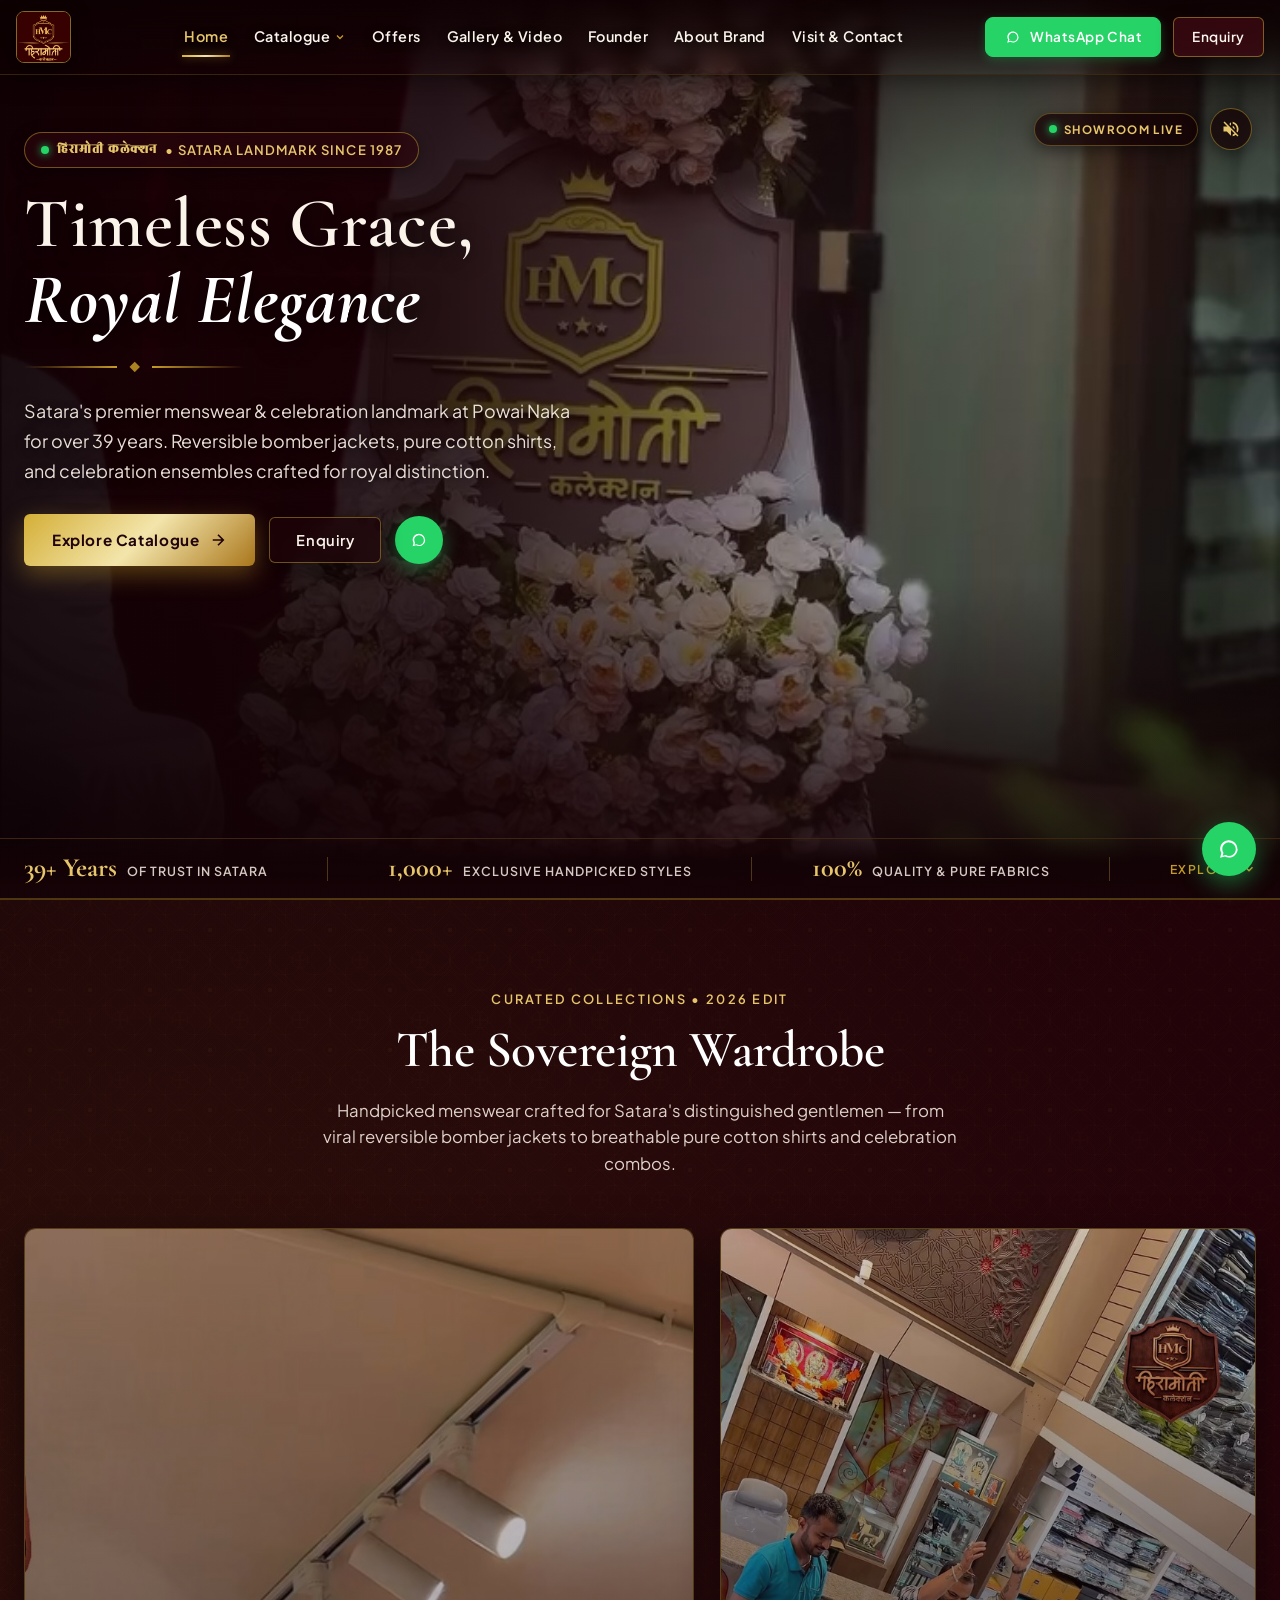
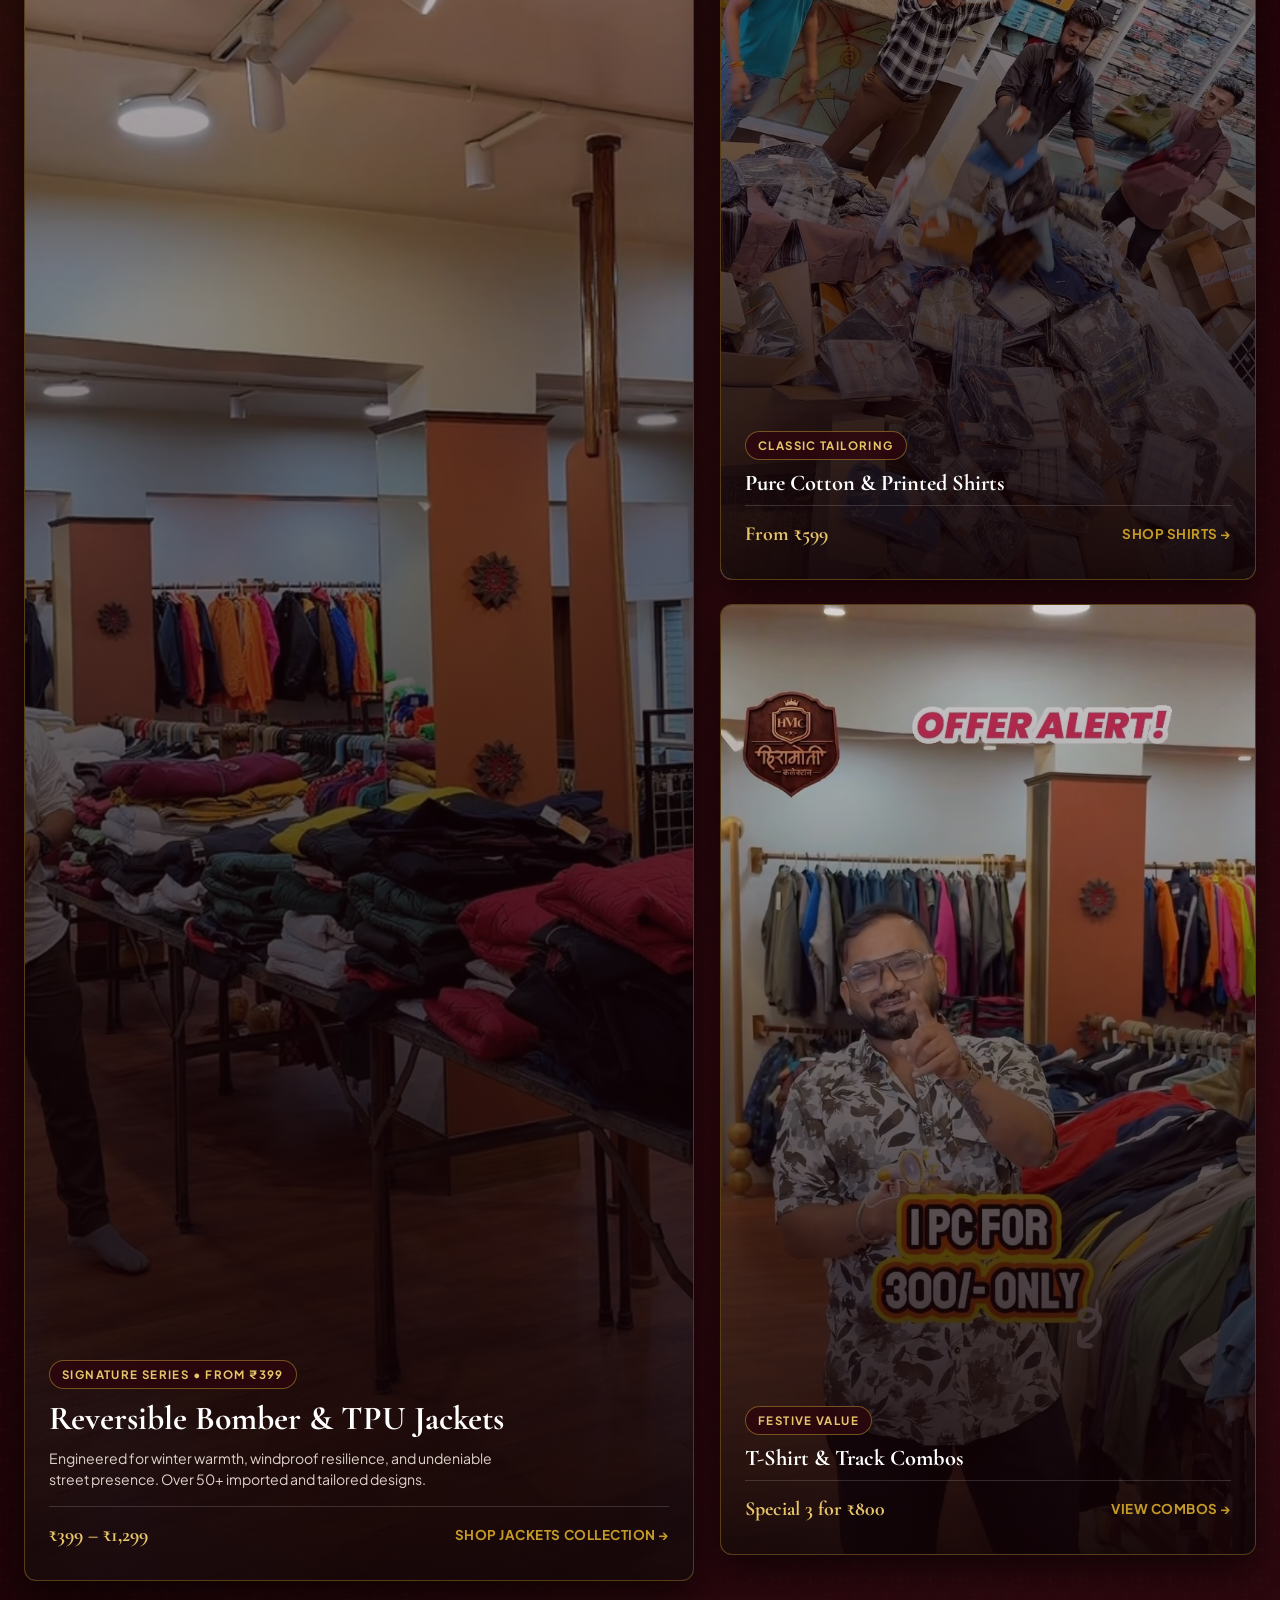
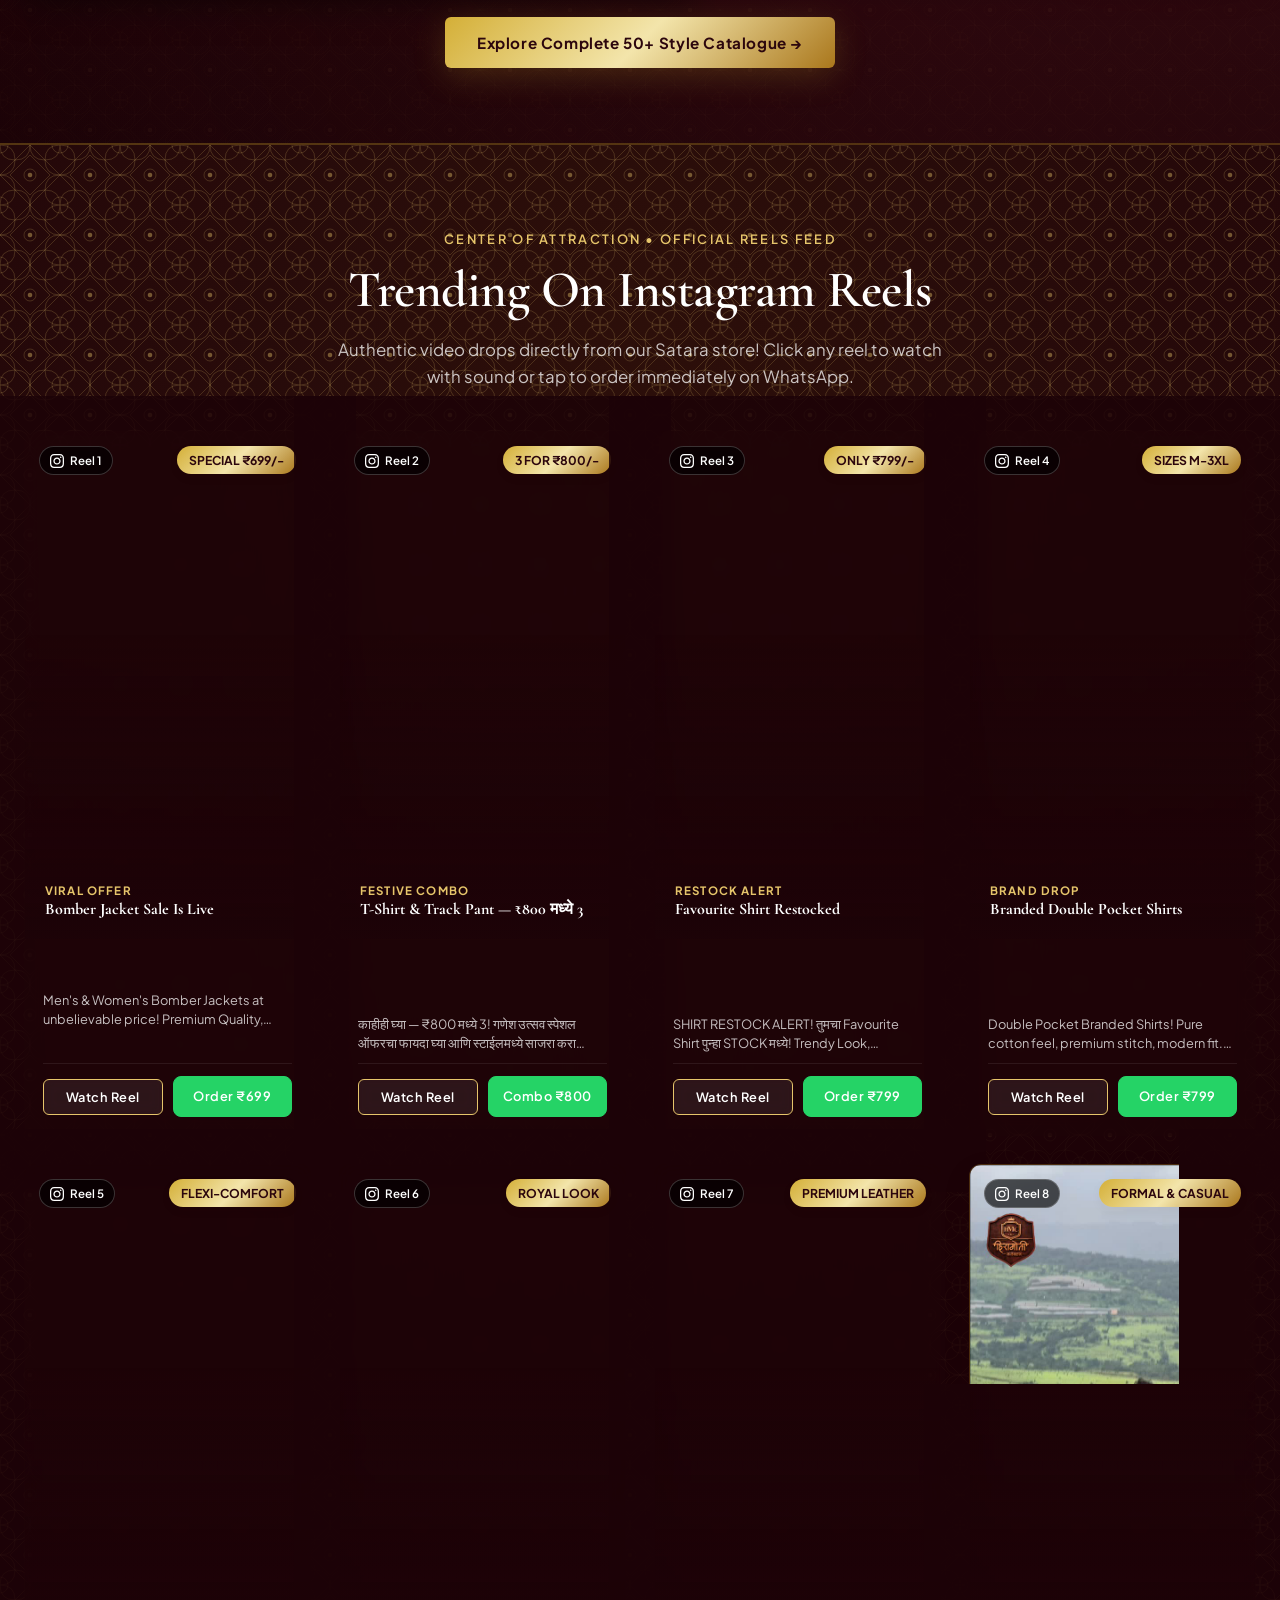
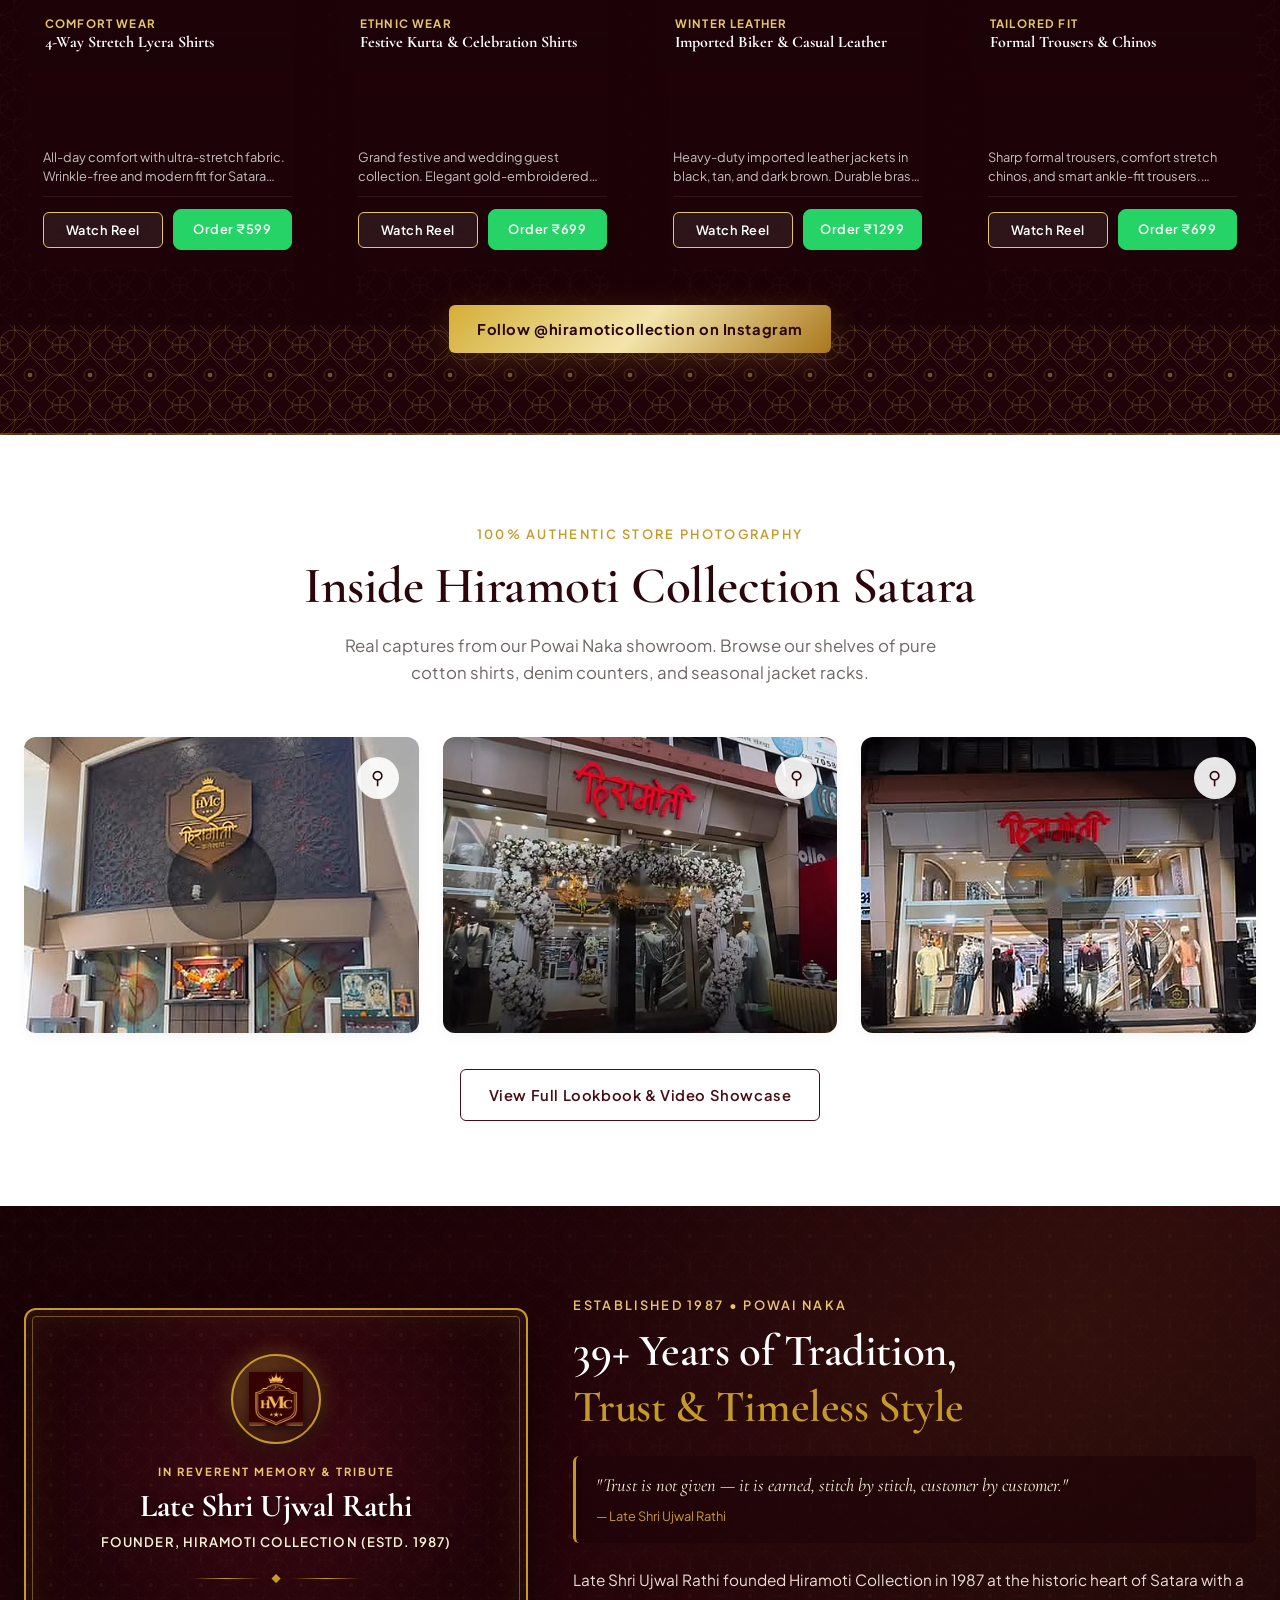
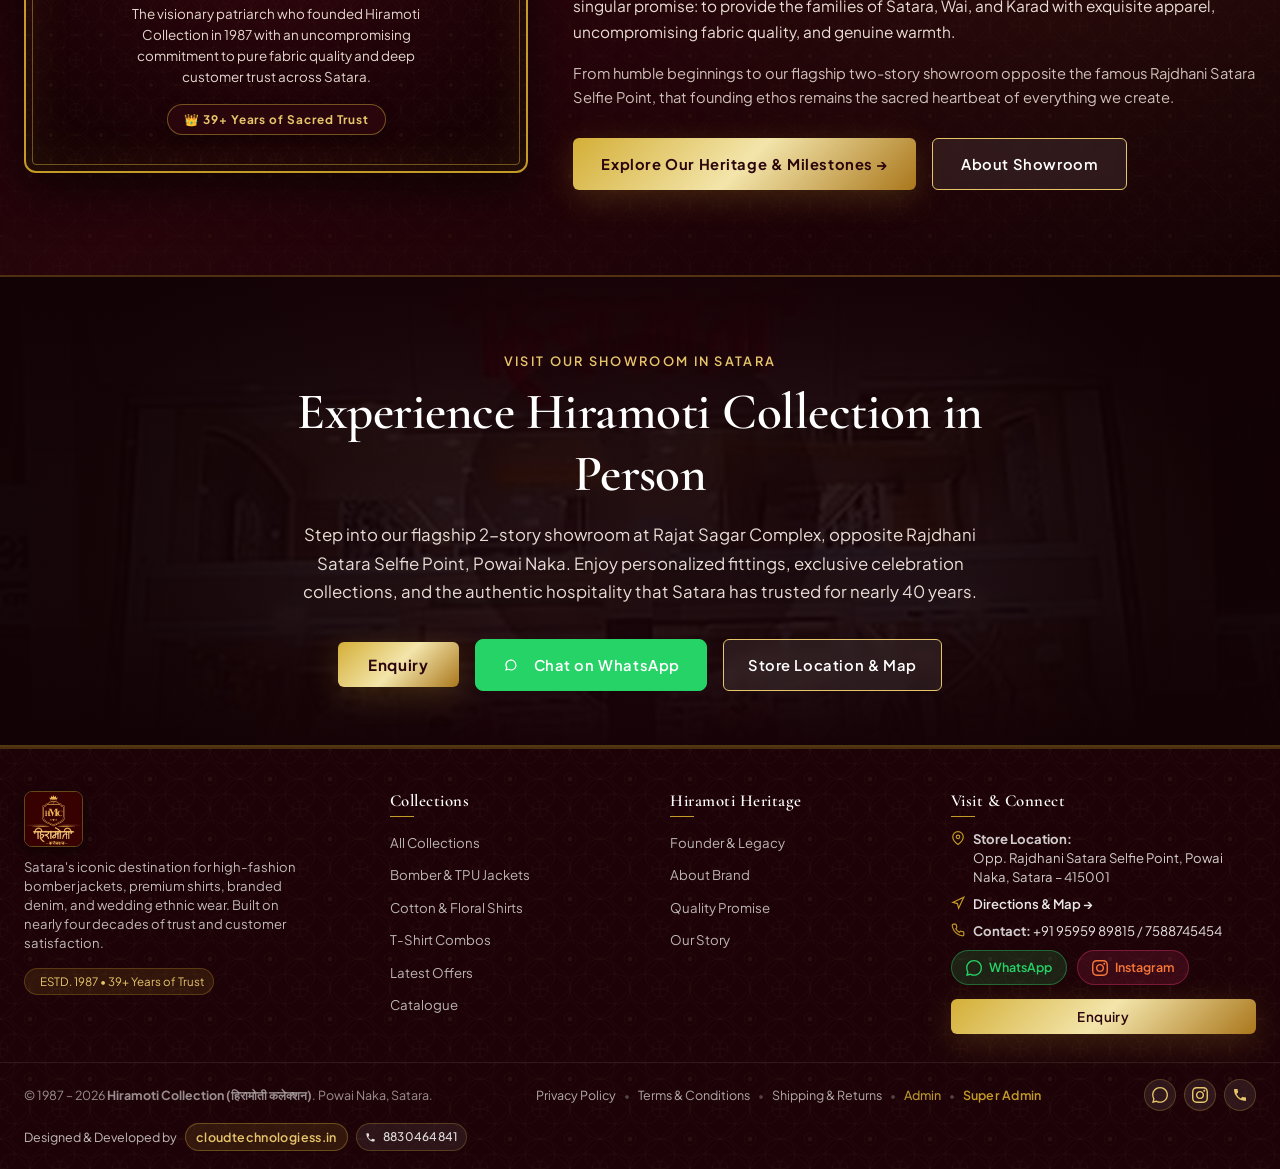
==== commit 5ebfcdc3: "new chnages" ====
--- a/index.html
+++ b/index.html
@@ -54,6 +54,14 @@
               <span>Festive &amp; Ethnic Wear</span>
               <span class="dropdown-tag">Royal</span>
             </a>
+                      <a href="collections.html?category=technosport" class="dropdown-link">
+              <span>TechnoSport</span>
+              <span class="dropdown-tag" style="background: rgba(220, 38, 38, 0.25); color: #fca5a5; font-weight: 700;">10% OFF</span>
+            </a>
+            <a href="collections.html?category=hosiery" class="dropdown-link">
+              <span>Hosiery</span>
+              <span class="dropdown-tag">Essentials</span>
+            </a>
           </div>
         </div>
 
@@ -71,7 +79,7 @@
           <span class="wa-text-full">WhatsApp Chat</span>
           <span class="wa-text-short">WhatsApp</span>
         </a>
-        <button type="button" class="btn btn-hero-cta header-cta" onclick="openBookVisitModal()">Book Showroom Visit</button>
+        <button type="button" class="btn btn-hero-cta header-cta" onclick="openEnquiryModal()">Enquiry</button>
         <button class="mobile-toggle" aria-label="Open Navigation Menu">
           <svg width="28" height="28" viewBox="0 0 24 24" fill="none" stroke="currentColor" stroke-width="2">
             <line x1="3" y1="12" x2="21" y2="12"/>
@@ -113,7 +121,7 @@
       <a href="about.html" class="nav-link">About Showroom</a>
       <a href="contact.html" class="nav-link">Store Location &amp; Contact</a>
       
-      <button type="button" class="btn btn-primary" style="margin-top: 15px; width: 100%;" onclick="openBookVisitModal()">Book Showroom Visit</button>
+      <button type="button" class="btn btn-primary" style="margin-top: 15px; width: 100%;" onclick="openEnquiryModal()">Enquiry</button>
     </nav>
     <div class="drawer-footer">
       <p style="font-size: 0.85rem; color: var(--color-muted); margin-bottom: 12px;">Rajat Sagar Complex, Opp. Rajdhani Satara Selfie Point, Powai Naka Satara</p>
@@ -186,8 +194,8 @@
                 Explore Catalogue
                 <svg width="18" height="18" viewBox="0 0 24 24" fill="none" stroke="currentColor" stroke-width="2.2"><path d="M5 12h14M12 5l7 7-7 7"/></svg>
               </a>
-              <button type="button" class="btn btn-hero-glass" onclick="openBookVisitModal()">
-                Book Showroom Visit
+              <button type="button" class="btn btn-hero-glass" onclick="openEnquiryModal()">
+                Enquiry
               </button>
               <a href="https://wa.me/919595989815?text=Hello%20Hiramoti%20Collection%20Satara!%20I%20am%20watching%20your%20store%20video%20and%20want%20to%20inquire." target="_blank" rel="noopener" class="btn-hero-wa" title="Chat on WhatsApp" aria-label="Chat on WhatsApp">
                 <svg width="20" height="20" viewBox="0 0 24 24" fill="currentColor"><path d="M12.031 6.172c-3.181 0-5.767 2.586-5.768 5.766-.001 1.298.38 2.27 1.019 3.287l-.711 2.598 2.664-.699c.971.53 1.83.81 2.802.81 3.181 0 5.767-2.587 5.768-5.766.001-3.182-2.586-5.768-5.774-5.768zm7.391 5.766c-.001 4.075-3.316 7.39-7.391 7.39-1.282 0-2.485-.333-3.535-.916l-4.148 1.088 1.107-4.045c-.682-1.12-1.045-2.417-1.045-3.517 0-4.076 3.315-7.391 7.391-7.391 4.076 0 7.392 3.315 7.392 7.391z"/></svg>
@@ -705,8 +713,8 @@
           Step into our flagship 2-story showroom at Rajat Sagar Complex, opposite Rajdhani Satara Selfie Point, Powai Naka. Enjoy personalized fittings, exclusive celebration collections, and the authentic hospitality that Satara has trusted for nearly 40 years.
         </p>
         <div class="showroom-actions">
-          <button type="button" class="btn btn-gold" onclick="openBookVisitModal()" style="padding: 13px 30px; font-size: 0.95rem;">
-            Book Showroom Visit
+          <button type="button" class="btn btn-gold" onclick="openEnquiryModal()" style="padding: 13px 30px; font-size: 0.95rem;">
+            Enquiry
           </button>
           <a href="https://wa.me/919595989815?text=Hello%20Hiramoti%20Collection%20Satara!%20I%20want%20to%20visit%20your%20showroom%20at%20Powai%20Naka." target="_blank" rel="noopener" class="btn btn-whatsapp" style="padding: 13px 26px;">
             <svg width="18" height="18" viewBox="0 0 24 24" fill="currentColor" style="vertical-align: -2px; margin-right: 4px;"><path d="M12.031 6.172c-3.181 0-5.767 2.586-5.768 5.766-.001 1.298.38 2.27 1.019 3.287l-.711 2.598 2.664-.699c.971.53 1.83.81 2.802.81 3.181 0 5.767-2.587 5.768-5.766.001-3.182-2.586-5.768-5.774-5.768zm7.391 5.766c-.001 4.075-3.316 7.39-7.391 7.39-1.282 0-2.485-.333-3.535-.916l-4.148 1.088 1.107-4.045c-.682-1.12-1.045-2.417-1.045-3.517 0-4.076 3.315-7.391 7.391-7.391 4.076 0 7.392 3.315 7.392 7.391z"/></svg>
@@ -802,8 +810,8 @@
         </div>
 
         <div style="margin-top: 14px;">
-          <button type="button" class="btn btn-gold footer-book-btn" onclick="openBookVisitModal()">
-            Book Showroom Visit
+          <button type="button" class="btn btn-gold footer-book-btn" onclick="openEnquiryModal()">
+            Enquiry
           </button>
         </div>
       </div>
@@ -891,21 +899,21 @@
         <p>Schedule your personalized trial &amp; shopping session. We will keep your sizes and preferred styles ready!</p>
       </div>
       <div class="appointment-body">
-        <form id="appointment-form" onsubmit="submitAppointmentForm(event)">
+        <form id="appointment-form" name="appointment" method="POST" action="/api/enquiry" onsubmit="submitAppointmentForm(event)" autocomplete="on">
           <div class="apt-row">
             <div class="apt-form-group">
-              <label class="apt-form-label">Full Name <span class="req">*</span></label>
-              <input type="text" id="apt-name" class="apt-form-input" placeholder="e.g. Rahul Patil" required>
+              <label class="apt-form-label" for="apt-name">Full Name <span class="req">*</span></label>
+              <input type="text" id="apt-name" name="name" class="apt-form-input" placeholder="e.g. Rahul Patil" required autocomplete="name">
             </div>
             <div class="apt-form-group">
-              <label class="apt-form-label">WhatsApp / Mobile Number <span class="req">*</span></label>
-              <input type="tel" id="apt-phone" class="apt-form-input" placeholder="e.g. 98220 12345" required>
+              <label class="apt-form-label" for="apt-phone">WhatsApp / Mobile Number <span class="req">*</span></label>
+              <input type="tel" id="apt-phone" name="phone" class="apt-form-input" placeholder="e.g. 98220 12345" required autocomplete="tel" inputmode="tel">
             </div>
           </div>
 
           <div class="apt-form-group">
-            <label class="apt-form-label">Your Area / Address (Satara / Nearby) <span class="req">*</span></label>
-            <input type="text" id="apt-address" class="apt-form-input" placeholder="e.g. Powai Naka, Sadar Bazar, Karad, Wai..." required>
+            <label class="apt-form-label" for="apt-address">Your Area / Address (Satara / Nearby) <span class="req">*</span></label>
+            <input type="text" id="apt-address" name="address" class="apt-form-input" placeholder="e.g. Powai Naka, Sadar Bazar, Karad, Wai..." required autocomplete="street-address">
           </div>
 
           <div class="apt-row">
@@ -1197,5 +1205,6 @@
     });
   </script>
   <script src="js/api-bridge.js"></script>
+  <script src="js/enquiry-modal.js"></script>
 </body>
 </html>
--- a/css/style.css
+++ b/css/style.css
@@ -4274,14 +4274,17 @@
   position: relative;
   width: 100%;
   height: 250px;
-  background: var(--color-burgundy-deep);
+  background: #140206;
   overflow: hidden;
+  display: flex;
+  align-items: center;
+  justify-content: center;
 }
 
 .timeline-media-img {
   width: 100%;
   height: 100%;
-  object-fit: cover;
+  object-fit: contain;
   display: block;
   transition: transform var(--transition-slow);
 }
@@ -4359,9 +4362,15 @@
 
 /* Founder Tribute Section */
 .founder-tribute-section {
-  padding: 48px 0 70px;
+  padding: 34px 0 60px;
   background: linear-gradient(180deg, #1b0307 0%, #29050d 140px, var(--color-cream) 240px, #f4ede0 100%);
   position: relative;
+}
+
+@media (max-width: 768px) {
+  .founder-tribute-section {
+    padding: 22px 0 40px;
+  }
 }
 
 .founder-tribute-section::before {
@@ -6090,6 +6099,145 @@
   transform: scale(1.22) rotate(-6deg);
 }
 
+/* Promotional 10% OFF Badge on Category Chips (TechnoSport & Hosiery) */
+.chip-discount-badge {
+  display: inline-block;
+  font-size: 0.70rem;
+  font-weight: 800;
+  letter-spacing: 0.03em;
+  margin-left: 6px;
+  padding: 2px 7px;
+  border-radius: 4px;
+  background: rgba(185, 28, 28, 0.12);
+  color: #b91c1c;
+  line-height: 1.25;
+  vertical-align: middle;
+  transition: all 0.2s ease;
+  box-shadow: inset 0 0 0 1px rgba(185, 28, 28, 0.18);
+}
+
+.cat-filter-btn:hover .chip-discount-badge {
+  background: rgba(185, 28, 28, 0.20);
+  box-shadow: inset 0 0 0 1px rgba(185, 28, 28, 0.32);
+}
+
+.cat-filter-btn.btn-gold .chip-discount-badge,
+.cat-filter-btn.active .chip-discount-badge {
+  background: #b91c1c;
+  color: #ffffff;
+  box-shadow: 0 2px 6px rgba(185, 28, 28, 0.40);
+}
+
+/* Direct Ecommerce Layout - No Large Page Header */
+.catalogue-main-layout {
+  padding: 24px 0 70px;
+}
+
+@media (max-width: 768px) {
+  .catalogue-main-layout {
+    padding: 16px 0 50px;
+  }
+}
+
+/* Direct Offers Layout - No Large Page Header */
+.offers-main-layout {
+  padding: 34px 0 50px;
+  background: rgba(251, 248, 244, 0.45);
+  position: relative;
+}
+
+@media (max-width: 768px) {
+  .offers-main-layout {
+    padding: 22px 0 35px;
+  }
+}
+
+/* Direct Layouts for Inner Pages - No Large Page Headers */
+.contact-main-layout,
+.about-main-layout,
+.reels-main-layout {
+  padding: 32px 0 60px;
+}
+
+@media (max-width: 768px) {
+  .contact-main-layout,
+  .about-main-layout,
+  .reels-main-layout {
+    padding: 20px 0 40px;
+  }
+}
+
+.policy-main-layout {
+  max-width: 860px;
+  padding: 34px 20px 70px;
+  line-height: 1.8;
+  color: var(--color-charcoal);
+  font-size: 0.95rem;
+}
+
+.policy-header-compact {
+  text-align: center;
+  margin-bottom: 32px;
+  padding-bottom: 20px;
+  border-bottom: 1px solid rgba(212, 175, 55, 0.25);
+}
+
+.policy-header-compact .policy-title {
+  font-family: var(--font-serif);
+  font-size: clamp(2rem, 3.5vw, 2.4rem);
+  color: var(--color-burgundy-dark);
+  margin-top: 10px;
+  margin-bottom: 8px;
+}
+
+.policy-header-compact .policy-desc {
+  color: var(--color-muted);
+  max-width: 680px;
+  margin: 0 auto;
+  font-size: 0.95rem;
+}
+
+.policy-card {
+  background: var(--color-white);
+  border: 1px solid rgba(212, 175, 55, 0.35);
+  border-radius: var(--radius-md);
+  padding: 28px 32px;
+  margin-bottom: 24px;
+  box-shadow: 0 4px 18px rgba(42, 5, 16, 0.05);
+  line-height: 1.8;
+  color: var(--color-charcoal);
+}
+
+.policy-card h2 {
+  font-family: var(--font-serif);
+  color: var(--color-burgundy-dark);
+  font-size: 1.35rem;
+  margin-bottom: 12px;
+  border-bottom: 1px solid rgba(212, 175, 55, 0.2);
+  padding-bottom: 8px;
+}
+
+.policy-card ul {
+  padding-left: 20px;
+  margin-top: 8px;
+}
+
+.policy-card li {
+  margin-bottom: 6px;
+}
+
+@media (max-width: 768px) {
+  .policy-main-layout {
+    padding: 22px 16px 50px;
+  }
+  .policy-header-compact .policy-title {
+    font-size: 1.8rem;
+  }
+  .policy-card {
+    padding: 20px;
+  }
+}
+
 /* Mobile responsive filter bar: touch-scrollable chip carousel */
 @media (max-width: 768px) {
   .filter-bar {
@@ -6116,3 +6264,820 @@
   }
 }
 
+/* ============================================================ */
+/* ECOMMERCE CATALOGUE & FULL PRODUCT IMAGE ARCHITECTURE       */
+/* ============================================================ */
+.catalog-toolbar-wrapper {
+  margin-bottom: 25px;
+}
+
+.catalog-search-sort-bar {
+  display: flex;
+  flex-wrap: wrap;
+  align-items: center;
+  justify-content: space-between;
+  gap: 16px;
+  background: rgba(255, 255, 255, 0.96);
+  padding: 14px 18px;
+  border-radius: var(--radius-md);
+  border: 1.5px solid var(--color-gold-border);
+  box-shadow: var(--shadow-sm);
+  margin-bottom: 18px;
+}
+
+.catalog-search-box {
+  position: relative;
+  flex: 1 1 260px;
+  max-width: 480px;
+}
+
+.catalog-search-box svg {
+  position: absolute;
+  left: 14px;
+  top: 50%;
+  transform: translateY(-50%);
+  color: var(--color-gold);
+  pointer-events: none;
+}
+
+.catalog-search-input {
+  width: 100%;
+  padding: 9px 14px 9px 38px;
+  border: 1.5px solid var(--color-border);
+  border-radius: var(--radius-full);
+  font-size: 0.86rem;
+  background: #fdfbf7;
+  color: var(--color-burgundy-dark);
+  transition: all var(--transition-fast);
+}
+
+.catalog-search-input:focus {
+  outline: none;
+  border-color: var(--color-gold);
+  background: #ffffff;
+  box-shadow: 0 0 0 3px rgba(197, 155, 39, 0.15);
+}
+
+.catalog-filter-controls {
+  display: flex;
+  align-items: center;
+  flex-wrap: wrap;
+  gap: 14px;
+}
+
+.catalog-sort-select {
+  padding: 8px 14px;
+  border-radius: var(--radius-sm);
+  border: 1.5px solid var(--color-border);
+  background: #ffffff;
+  font-size: 0.82rem;
+  color: var(--color-burgundy-dark);
+  cursor: pointer;
+  font-weight: 500;
+}
+
+.catalog-in-stock-label {
+  display: flex;
+  align-items: center;
+  gap: 6px;
+  font-size: 0.82rem;
+  font-weight: 600;
+  color: var(--color-burgundy-dark);
+  cursor: pointer;
+  user-select: none;
+}
+
+.catalog-results-header {
+  display: flex;
+  align-items: center;
+  justify-content: space-between;
+  margin-bottom: 22px;
+  padding-bottom: 12px;
+  border-bottom: 1px solid var(--color-gold-border);
+}
+
+.catalog-results-title {
+  font-family: var(--font-serif);
+  font-size: 1.3rem;
+  font-weight: 600;
+  color: var(--color-burgundy-dark);
+  margin: 0;
+}
+
+.catalog-count-pill {
+  display: inline-block;
+  background: var(--color-cream);
+  color: var(--color-burgundy-dark);
+  padding: 4px 12px;
+  border-radius: var(--radius-full);
+  font-size: 0.78rem;
+  font-weight: 700;
+  border: 1px solid var(--color-gold-border);
+}
+
+/* ============================================================ */
+/* PRODUCT CARD (FULL IMAGE + BELOW-IMAGE KPIS)                 */
+/* ============================================================ */
+.ecommerce-product-card {
+  background: #ffffff;
+  border-radius: var(--radius-md);
+  border: 1.5px solid var(--color-gold-border);
+  box-shadow: var(--shadow-sm);
+  overflow: hidden;
+  display: flex;
+  flex-direction: column;
+  transition: transform var(--transition-fast), box-shadow var(--transition-fast), border-color var(--transition-fast);
+}
+
+.ecommerce-product-card:hover {
+  transform: translateY(-5px);
+  box-shadow: var(--shadow-md);
+  border-color: var(--color-gold);
+}
+
+/* Controlled aspect-ratio, contain, subtle canvas */
+.product-image-wrapper {
+  position: relative;
+  width: 100%;
+  aspect-ratio: 1/1;
+  background: linear-gradient(135deg, #fdfbf7 0%, #f7f2ea 100%);
+  border-bottom: 1px solid rgba(197, 155, 39, 0.2);
+  padding: 16px;
+  display: flex;
+  align-items: center;
+  justify-content: center;
+  overflow: hidden;
+  cursor: pointer;
+}
+
+.product-image-wrapper img {
+  width: 100%;
+  height: 100%;
+  object-fit: contain;
+  display: block;
+  transition: transform var(--transition-normal);
+}
+
+.ecommerce-product-card:hover .product-image-wrapper img {
+  transform: scale(1.04);
+}
+
+/* Below-image KPI layout */
+.product-kpi-container {
+  padding: 16px 18px 18px;
+  display: flex;
+  flex-direction: column;
+  flex: 1;
+}
+
+.product-brand-line {
+  display: flex;
+  align-items: center;
+  justify-content: space-between;
+  margin-bottom: 6px;
+  gap: 6px;
+}
+
+.product-brand-name {
+  font-size: 0.72rem;
+  font-weight: 800;
+  text-transform: uppercase;
+  letter-spacing: 0.08em;
+  color: var(--color-burgundy);
+  white-space: nowrap;
+  overflow: hidden;
+  text-overflow: ellipsis;
+}
+
+.product-brand-badge {
+  font-size: 0.68rem;
+  font-weight: 700;
+  text-transform: uppercase;
+  padding: 2px 8px;
+  border-radius: var(--radius-full);
+  background: rgba(197, 155, 39, 0.15);
+  color: var(--color-burgundy-dark);
+  white-space: nowrap;
+}
+
+.product-title-link {
+  color: var(--color-burgundy-dark);
+  text-decoration: none;
+  cursor: pointer;
+}
+
+.product-title-link:hover {
+  color: var(--color-gold);
+}
+
+.product-title {
+  font-family: var(--font-serif);
+  font-size: 1.12rem;
+  font-weight: 600;
+  line-height: 1.35;
+  margin-bottom: 4px;
+}
+
+.product-marathi-title {
+  font-family: var(--font-marathi);
+  font-size: 0.8rem;
+  color: var(--color-gold);
+  margin-bottom: 8px;
+}
+
+.product-short-desc {
+  font-size: 0.78rem;
+  color: var(--color-muted);
+  line-height: 1.45;
+  margin-bottom: 12px;
+  display: -webkit-box;
+  -webkit-line-clamp: 2;
+  -webkit-box-orient: vertical;
+  overflow: hidden;
+}
+
+.product-price-section {
+  display: flex;
+  align-items: baseline;
+  flex-wrap: wrap;
+  gap: 8px;
+  margin-bottom: 10px;
+}
+
+.product-sale-price {
+  font-size: 1.35rem;
+  font-weight: 800;
+  color: var(--color-burgundy-dark);
+}
+
+.product-original-price {
+  font-size: 0.84rem;
+  color: var(--color-muted);
+  text-decoration: line-through;
+}
+
+.product-discount-badge {
+  background: #dc2626;
+  color: #ffffff;
+  font-size: 0.72rem;
+  font-weight: 700;
+  padding: 2px 7px;
+  border-radius: 4px;
+  letter-spacing: 0.02em;
+}
+
+.product-kpi-status-row {
+  display: flex;
+  align-items: center;
+  justify-content: space-between;
+  margin-bottom: 14px;
+  font-size: 0.75rem;
+  gap: 6px;
+}
+
+.stock-indicator {
+  display: inline-flex;
+  align-items: center;
+  gap: 4px;
+  font-weight: 700;
+}
+
+.stock-indicator.in-stock {
+  color: #15803d;
+}
+
+.stock-indicator.out-of-stock {
+  color: #dc2626;
+}
+
+.product-sizes-pill {
+  font-size: 0.7rem;
+  color: var(--color-muted);
+  background: #f3ede2;
+  padding: 2px 7px;
+  border-radius: 4px;
+  max-width: 130px;
+  overflow: hidden;
+  text-overflow: ellipsis;
+  white-space: nowrap;
+}
+
+.product-card-actions {
+  margin-top: auto;
+  display: flex;
+  gap: 8px;
+}
+
+.btn-card-details {
+  flex: 1;
+  padding: 8px 10px;
+  font-size: 0.78rem;
+  font-weight: 600;
+  border-radius: var(--radius-sm);
+  border: 1.5px solid var(--color-gold);
+  background: #ffffff;
+  color: var(--color-burgundy-dark);
+  cursor: pointer;
+  transition: all var(--transition-fast);
+}
+
+.btn-card-details:hover {
+  background: var(--color-gold);
+  color: #ffffff;
+}
+
+.btn-card-enquire {
+  flex: 1;
+  padding: 8px 10px;
+  font-size: 0.78rem;
+  font-weight: 600;
+  border-radius: var(--radius-sm);
+  background: #25D366;
+  color: #ffffff;
+  border: 1.5px solid #25D366;
+  text-align: center;
+  text-decoration: none;
+  display: inline-flex;
+  align-items: center;
+  justify-content: center;
+  gap: 4px;
+  transition: all var(--transition-fast);
+}
+
+.btn-card-enquire:hover {
+  background: #1eb757;
+  color: #ffffff;
+}
+
+/* ============================================================ */
+/* PRODUCT DETAIL MODAL                                         */
+/* ============================================================ */
+.product-modal-backdrop {
+  position: fixed;
+  inset: 0;
+  background: rgba(18, 2, 5, 0.85);
+  backdrop-filter: blur(8px);
+  -webkit-backdrop-filter: blur(8px);
+  z-index: 9999;
+  display: none;
+  align-items: center;
+  justify-content: center;
+  padding: 20px;
+}
+
+.product-modal-backdrop.open {
+  display: flex;
+}
+
+.product-modal-card {
+  position: relative;
+  background: #ffffff;
+  border: 2px solid var(--color-gold);
+  border-radius: var(--radius-md);
+  max-width: 840px;
+  width: 100%;
+  max-height: 90vh;
+  overflow-y: auto;
+  box-shadow: 0 20px 50px rgba(0, 0, 0, 0.5);
+  display: grid;
+  grid-template-columns: 1fr 1.15fr;
+  animation: modalFadeIn 0.25s ease-out;
+}
+
+@media (max-width: 768px) {
+  .product-modal-card {
+    grid-template-columns: 1fr;
+    max-height: 94vh;
+  }
+}
+
+.product-modal-close {
+  position: absolute;
+  top: 14px;
+  right: 14px;
+  width: 36px;
+  height: 36px;
+  border-radius: 50%;
+  background: #ffffff;
+  border: 1.5px solid var(--color-border);
+  color: var(--color-burgundy-dark);
+  font-size: 1.25rem;
+  display: flex;
+  align-items: center;
+  justify-content: center;
+  cursor: pointer;
+  z-index: 10;
+  box-shadow: var(--shadow-sm);
+}
+
+.product-modal-img-col {
+  background: linear-gradient(135deg, #fdfbf7 0%, #f7f2ea 100%);
+  padding: 28px;
+  display: flex;
+  align-items: center;
+  justify-content: center;
+  border-right: 1px solid var(--color-gold-border);
+}
+
+.product-modal-img-col img {
+  max-width: 100%;
+  max-height: 360px;
+  object-fit: contain;
+  display: block;
+}
+
+.product-modal-content-col {
+  padding: 28px 24px;
+  display: flex;
+  flex-direction: column;
+}
+
+@media (max-width: 600px) {
+  #catalog-products-grid {
+    grid-template-columns: repeat(2, 1fr) !important;
+    gap: 12px !important;
+  }
+  .product-kpi-container {
+    padding: 12px 10px 14px;
+  }
+  .product-title {
+    font-size: 0.95rem;
+  }
+  .product-short-desc {
+    display: none;
+  }
+  .product-card-actions {
+    flex-direction: column;
+    gap: 6px;
+  }
+}
+
+
+
+/* ==========================================================================
+   HIRAMOTI PREMIUM CUSTOMER ENQUIRY & LEAD MODAL STYLES
+   ========================================================================== */
+.hm-modal-backdrop {
+  position: fixed;
+  inset: 0;
+  background: rgba(14, 2, 4, 0.88);
+  backdrop-filter: blur(10px);
+  -webkit-backdrop-filter: blur(10px);
+  z-index: 10000;
+  display: flex;
+  align-items: center;
+  justify-content: center;
+  padding: 20px;
+  opacity: 0;
+  visibility: hidden;
+  pointer-events: none;
+  transition: opacity 0.3s cubic-bezier(0.16, 1, 0.3, 1), visibility 0.3s;
+}
+
+.hm-modal-backdrop.active {
+  opacity: 1;
+  visibility: visible;
+  pointer-events: auto;
+}
+
+.hm-modal-dialog {
+  background: linear-gradient(145deg, #1f0408 0%, #2e060d 50%, #170205 100%);
+  border: 1.5px solid rgba(212, 175, 55, 0.6);
+  border-radius: 16px;
+  box-shadow: 0 25px 70px rgba(0, 0, 0, 0.8), 0 0 35px rgba(212, 175, 55, 0.2);
+  width: 100%;
+  max-width: 580px;
+  max-height: 90vh;
+  overflow-y: auto;
+  position: relative;
+  color: #ffffff;
+  transform: translateY(20px) scale(0.97);
+  transition: transform 0.3s cubic-bezier(0.16, 1, 0.3, 1);
+}
+
+.hm-modal-backdrop.active .hm-modal-dialog {
+  transform: translateY(0) scale(1);
+}
+
+.hm-modal-header {
+  padding: 24px 28px 18px;
+  border-bottom: 1px solid rgba(212, 175, 55, 0.25);
+  display: flex;
+  align-items: flex-start;
+  justify-content: space-between;
+  background: rgba(0, 0, 0, 0.2);
+}
+
+.hm-badge-gold {
+  display: inline-block;
+  font-size: 0.68rem;
+  font-weight: 700;
+  text-transform: uppercase;
+  letter-spacing: 0.12em;
+  color: #f7e1a0;
+  background: rgba(212, 175, 55, 0.18);
+  border: 1px solid rgba(212, 175, 55, 0.4);
+  padding: 3px 10px;
+  border-radius: 20px;
+  margin-bottom: 6px;
+}
+
+.hm-modal-title {
+  font-family: 'Cinzel', 'Playfair Display', Georgia, serif;
+  font-size: 1.35rem;
+  font-weight: 700;
+  color: #fff;
+  letter-spacing: 0.02em;
+  margin: 0;
+}
+
+.hm-modal-close {
+  background: transparent;
+  border: 1px solid rgba(255, 255, 255, 0.2);
+  color: #f7e1a0;
+  width: 34px;
+  height: 34px;
+  border-radius: 50%;
+  font-size: 1.4rem;
+  display: flex;
+  align-items: center;
+  justify-content: center;
+  cursor: pointer;
+  line-height: 1;
+  transition: all 0.2s ease;
+}
+
+.hm-modal-close:hover {
+  background: rgba(212, 175, 55, 0.25);
+  border-color: #d4af37;
+  color: #fff;
+  transform: rotate(90deg);
+}
+
+.hm-modal-body {
+  padding: 24px 28px 28px;
+}
+
+/* Alert Error */
+.hm-alert-error {
+  background: rgba(220, 38, 38, 0.2);
+  border: 1px solid #dc2626;
+  color: #fca5a5;
+  padding: 10px 14px;
+  border-radius: 8px;
+  font-size: 0.85rem;
+  margin-bottom: 18px;
+}
+
+/* Product Chip Preview */
+.hm-product-chip {
+  background: rgba(255, 255, 255, 0.06);
+  border: 1px solid rgba(212, 175, 55, 0.35);
+  border-radius: 10px;
+  padding: 10px 14px;
+  margin-bottom: 18px;
+  display: flex;
+  align-items: center;
+  gap: 14px;
+}
+
+.hm-product-chip-img-box {
+  width: 52px;
+  height: 52px;
+  border-radius: 8px;
+  overflow: hidden;
+  border: 1px solid rgba(212, 175, 55, 0.4);
+  background: #000;
+  flex-shrink: 0;
+}
+
+.hm-product-chip-img-box img {
+  width: 100%;
+  height: 100%;
+  object-fit: cover;
+}
+
+.hm-product-chip-info {
+  flex: 1;
+  min-width: 0;
+}
+
+.hm-chip-badge {
+  display: inline-block;
+  font-size: 0.65rem;
+  text-transform: uppercase;
+  letter-spacing: 0.08em;
+  color: #d4af37;
+  font-weight: 700;
+}
+
+.hm-chip-title {
+  font-size: 0.95rem;
+  font-weight: 600;
+  color: #fff;
+  margin: 2px 0 4px;
+  white-space: nowrap;
+  overflow: hidden;
+  text-overflow: ellipsis;
+}
+
+.hm-chip-meta {
+  font-size: 0.78rem;
+  color: rgba(255, 255, 255, 0.75);
+  display: flex;
+  align-items: center;
+  gap: 8px;
+}
+
+.hm-chip-discount {
+  background: rgba(220, 38, 38, 0.8);
+  color: #fff;
+  font-size: 0.65rem;
+  padding: 1px 6px;
+  border-radius: 4px;
+  font-weight: 700;
+}
+
+/* Form Layout */
+.hm-form-row {
+  display: grid;
+  grid-template-columns: 1fr 1fr;
+  gap: 16px;
+  margin-bottom: 14px;
+}
+
+.hm-form-group {
+  margin-bottom: 14px;
+}
+
+.hm-form-label {
+  display: block;
+  font-size: 0.8rem;
+  font-weight: 600;
+  color: #e5d7ba;
+  margin-bottom: 6px;
+  letter-spacing: 0.02em;
+}
+
+.hm-req {
+  color: #f87171;
+  font-weight: 700;
+}
+
+.hm-form-input,
+.hm-form-select,
+.hm-form-textarea {
+  width: 100%;
+  background: rgba(0, 0, 0, 0.35);
+  border: 1px solid rgba(212, 175, 55, 0.35);
+  border-radius: 8px;
+  padding: 10px 14px;
+  color: #ffffff;
+  font-size: 0.9rem;
+  transition: border-color 0.2s, box-shadow 0.2s, background-color 0.2s;
+  box-sizing: border-box;
+}
+
+.hm-form-input:focus,
+.hm-form-select:focus,
+.hm-form-textarea:focus {
+  outline: none;
+  border-color: #d4af37;
+  background: rgba(0, 0, 0, 0.55);
+  box-shadow: 0 0 0 3px rgba(212, 175, 55, 0.2);
+}
+
+/* Chrome & Safari Luxury Autofill Styling */
+.hm-form-input:-webkit-autofill,
+.hm-form-input:-webkit-autofill:hover, 
+.hm-form-input:-webkit-autofill:focus, 
+.hm-form-input:-webkit-autofill:active {
+  -webkit-box-shadow: 0 0 0 1000px #24050a inset !important;
+  -webkit-text-fill-color: #ffffff !important;
+  caret-color: #d4af37 !important;
+  border-color: rgba(212, 175, 55, 0.6) !important;
+  transition: background-color 5000s ease-in-out 0s;
+}
+
+.hm-form-select option {
+  background: #230409;
+  color: #ffffff;
+}
+
+.hm-form-textarea {
+  resize: vertical;
+  min-height: 60px;
+}
+
+.hm-submit-btn {
+  background: linear-gradient(135deg, #d4af37 0%, #b8902d 100%) !important;
+  color: #1a0307 !important;
+  border: none !important;
+  border-radius: 8px !important;
+  box-shadow: 0 4px 15px rgba(212, 175, 55, 0.35) !important;
+  cursor: pointer;
+  transition: all 0.2s ease !important;
+  display: inline-flex !important;
+  align-items: center !important;
+  justify-content: center !important;
+}
+
+.hm-submit-btn:hover {
+  background: linear-gradient(135deg, #f0cc5d 0%, #cfa73c 100%) !important;
+  transform: translateY(-1px);
+  box-shadow: 0 6px 20px rgba(212, 175, 55, 0.45) !important;
+}
+
+.hm-form-footer-note {
+  font-size: 0.72rem;
+  color: rgba(255, 255, 255, 0.55);
+  text-align: center;
+  margin-top: 12px;
+  margin-bottom: 0;
+  line-height: 1.4;
+}
+
+/* Success Card */
+.hm-success-card {
+  text-align: center;
+  padding: 10px 6px 14px;
+}
+
+.hm-success-icon {
+  width: 60px;
+  height: 60px;
+  background: rgba(37, 211, 102, 0.15);
+  border: 2px solid #25D366;
+  border-radius: 50%;
+  color: #25D366;
+  font-size: 2rem;
+  font-weight: 700;
+  display: flex;
+  align-items: center;
+  justify-content: center;
+  margin: 0 auto 16px;
+  box-shadow: 0 0 20px rgba(37, 211, 102, 0.25);
+}
+
+.hm-success-title {
+  font-family: 'Cinzel', 'Playfair Display', Georgia, serif;
+  font-size: 1.35rem;
+  color: #fff;
+  margin-bottom: 8px;
+}
+
+.hm-success-desc {
+  font-size: 0.9rem;
+  color: rgba(255, 255, 255, 0.85);
+  margin-bottom: 20px;
+  line-height: 1.5;
+}
+
+.hm-success-summary-box {
+  background: rgba(0, 0, 0, 0.35);
+  border: 1px solid rgba(212, 175, 55, 0.3);
+  border-radius: 8px;
+  padding: 14px 16px;
+  text-align: left;
+  margin-bottom: 22px;
+}
+
+.hm-success-actions {
+  display: flex;
+  flex-direction: column;
+  gap: 10px;
+}
+
+.btn-whatsapp {
+  background: #25D366 !important;
+  color: #ffffff !important;
+  border: 1px solid #25D366 !important;
+  border-radius: 8px !important;
+  text-decoration: none;
+  display: inline-flex;
+  align-items: center;
+  transition: all 0.2s ease;
+}
+
+.btn-whatsapp:hover {
+  background: #1eb757 !important;
+  color: #ffffff !important;
+  transform: translateY(-1px);
+  box-shadow: 0 4px 15px rgba(37, 211, 102, 0.35);
+}
+
+@media (max-width: 600px) {
+  .hm-form-row {
+    grid-template-columns: 1fr;
+    gap: 0;
+  }
+  .hm-modal-dialog {
+    max-height: 94vh;
+  }
+  .hm-modal-header {
+    padding: 18px 20px 14px;
+  }
+  .hm-modal-body {
+    padding: 18px 20px 22px;
+  }
+}
